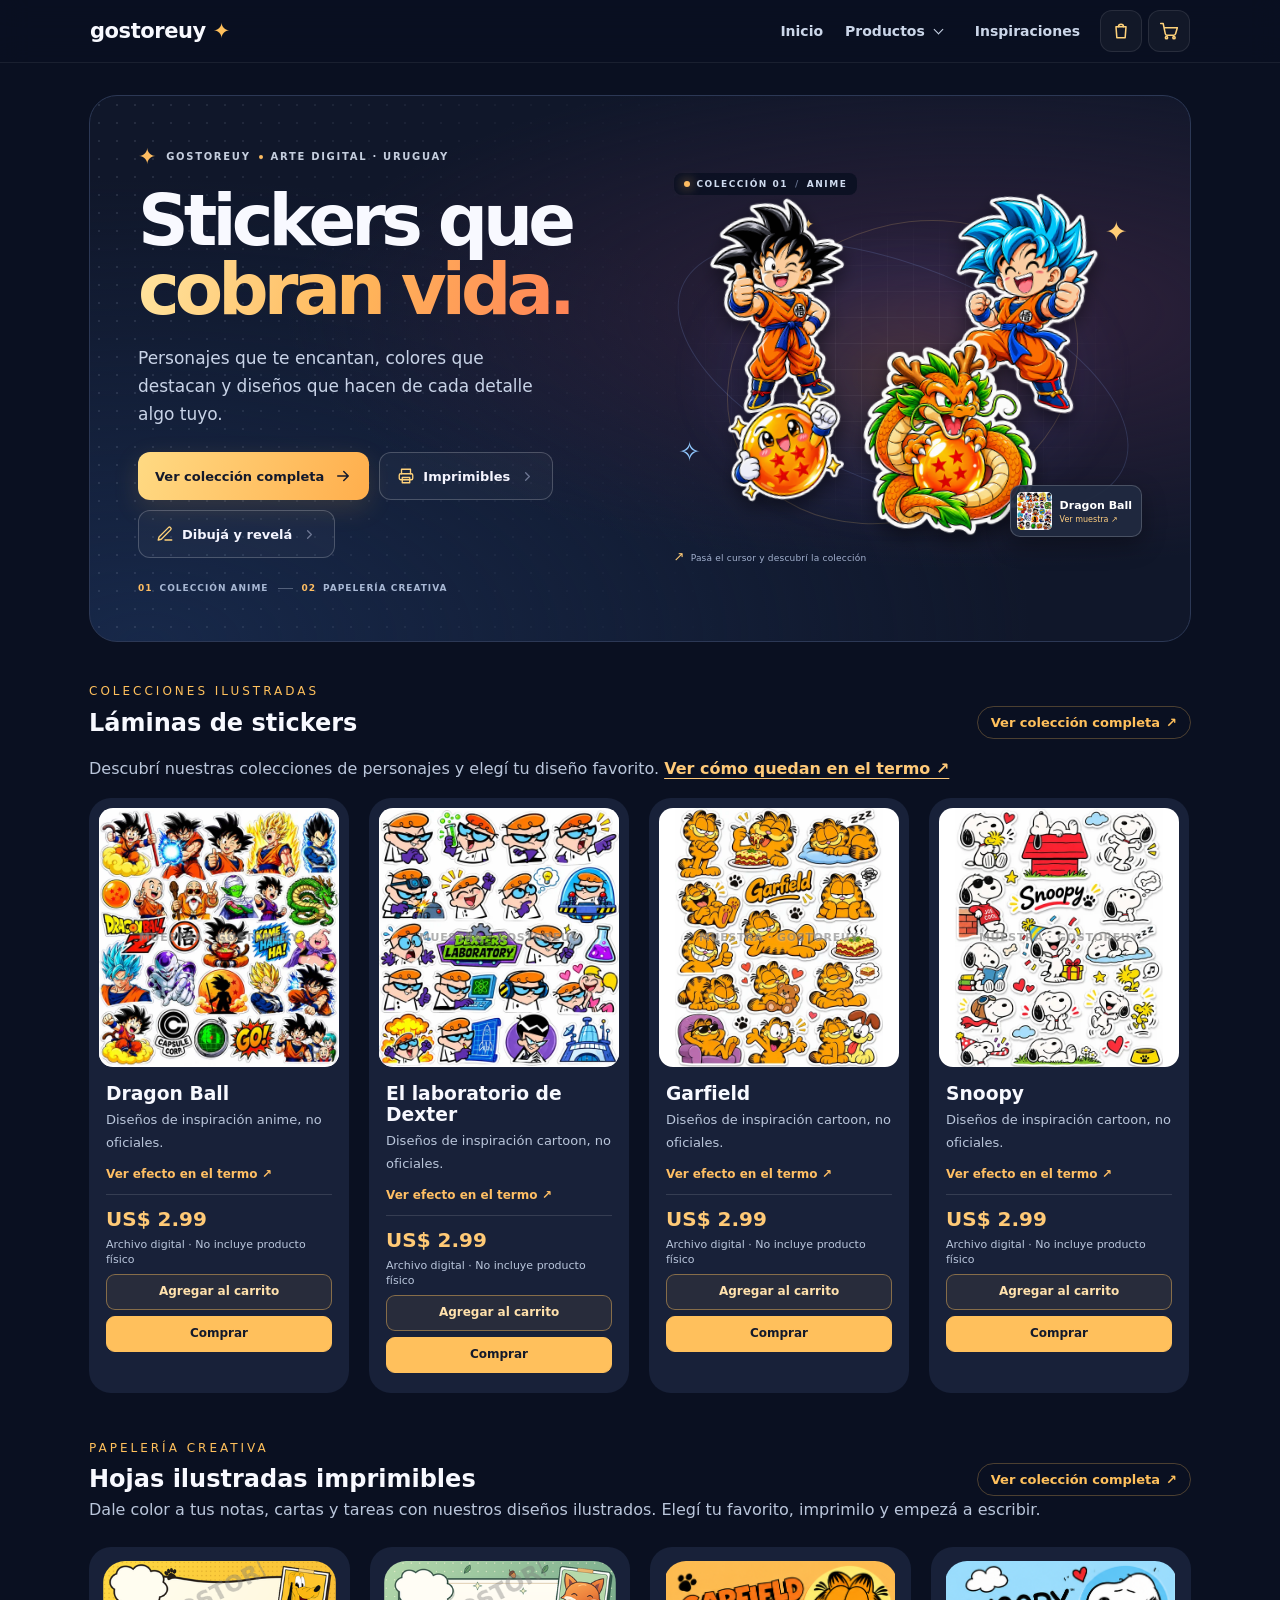
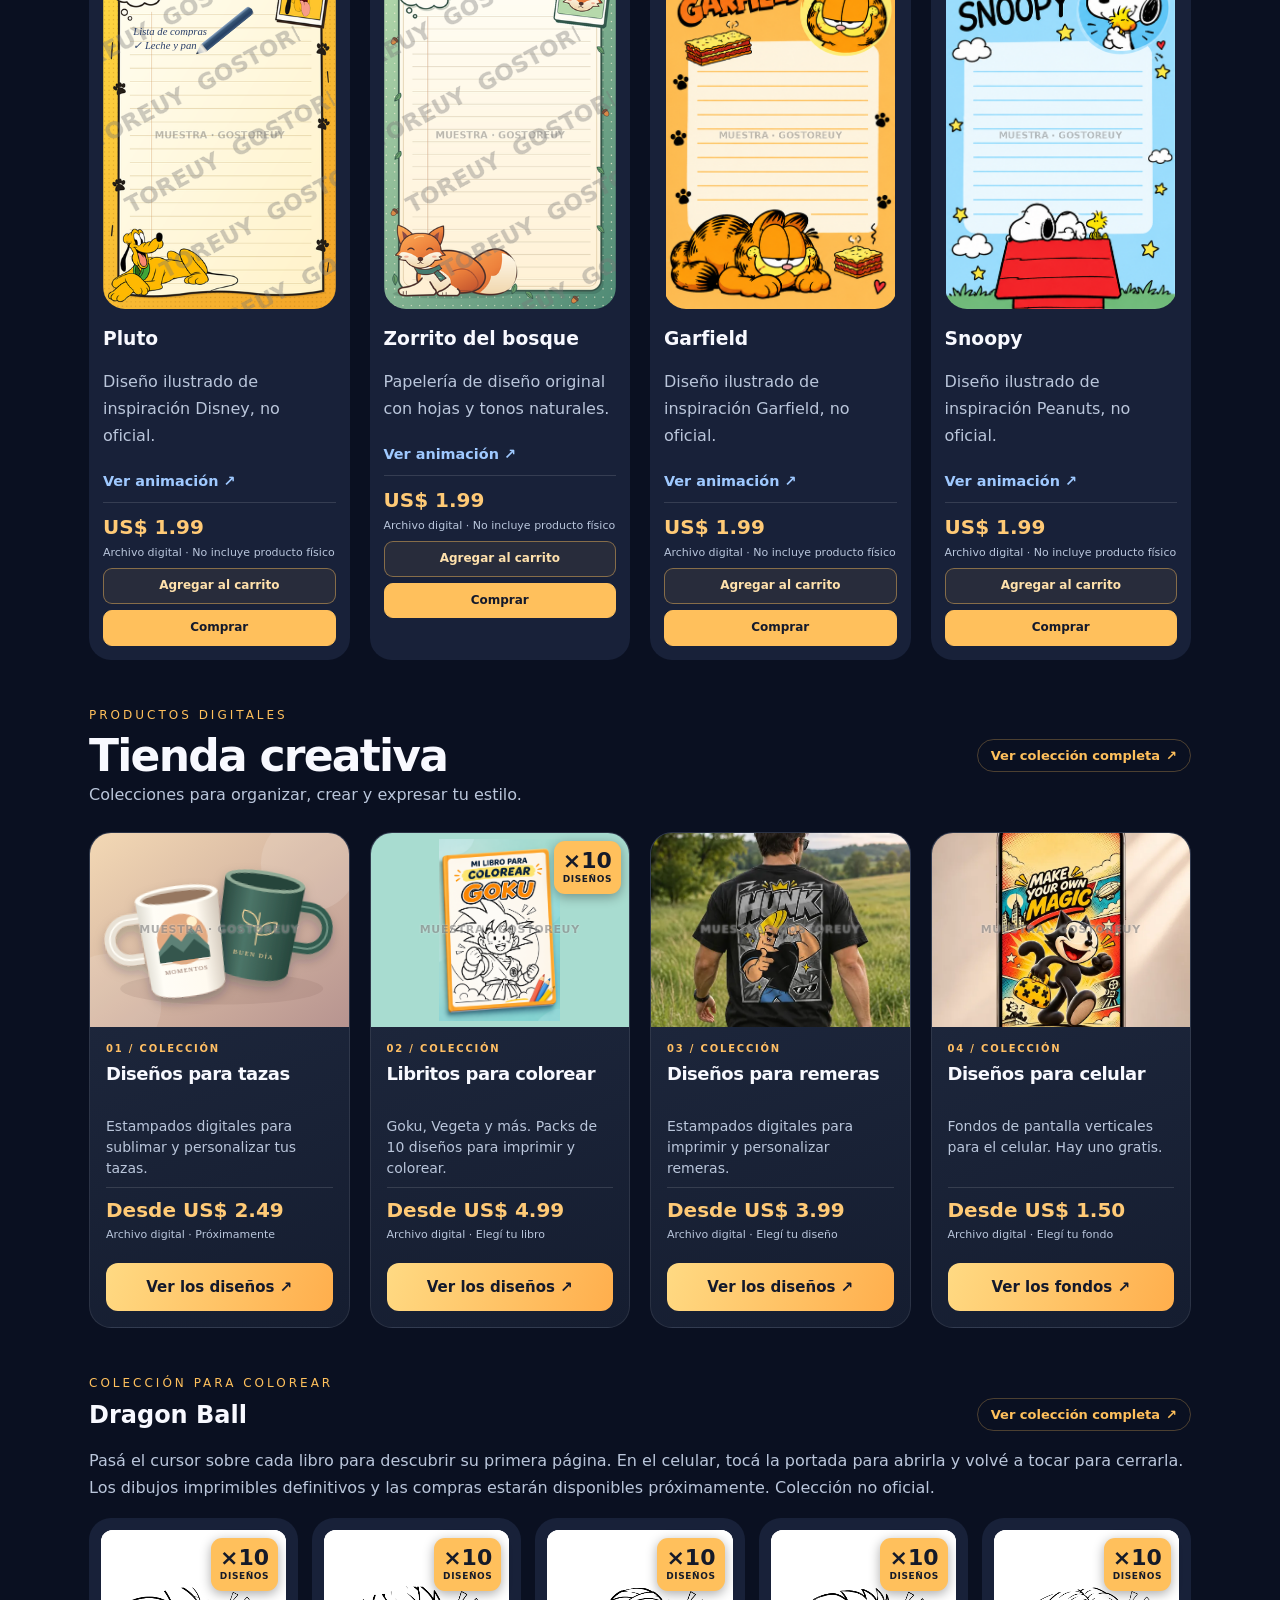
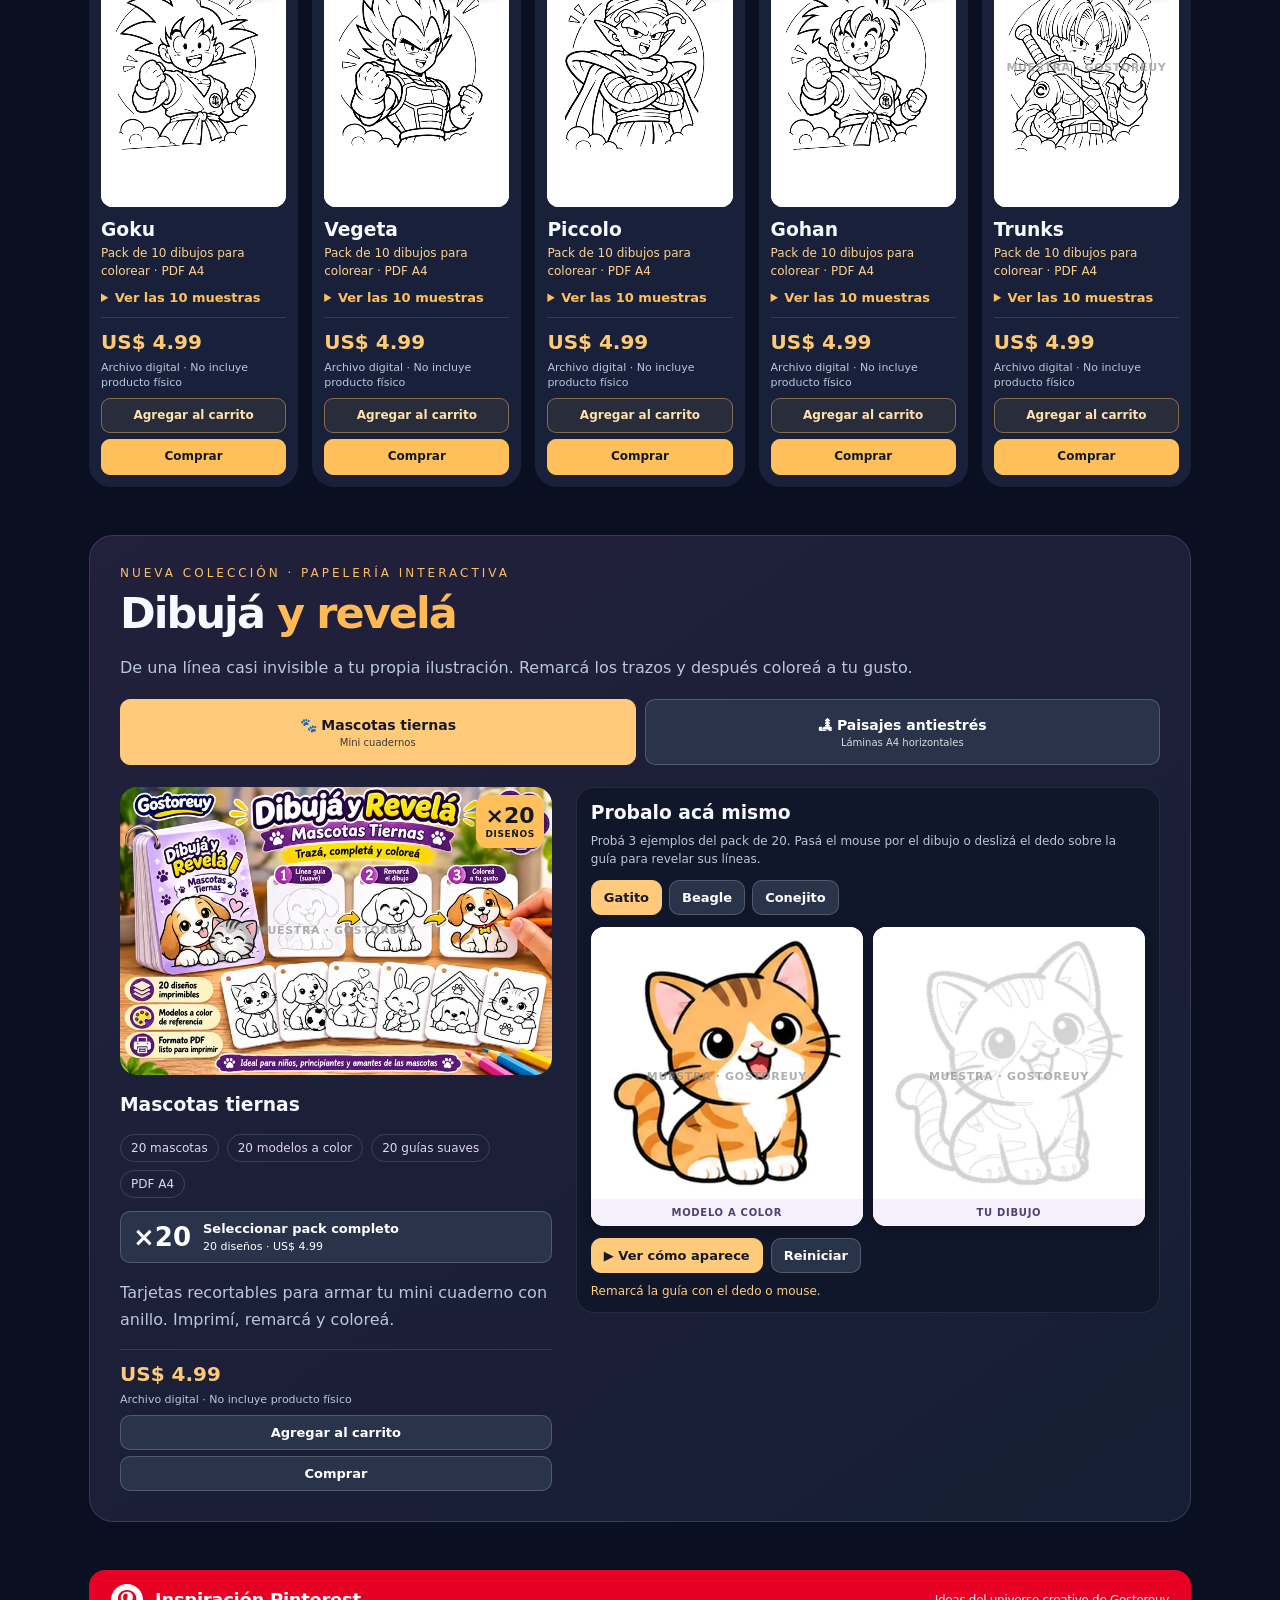
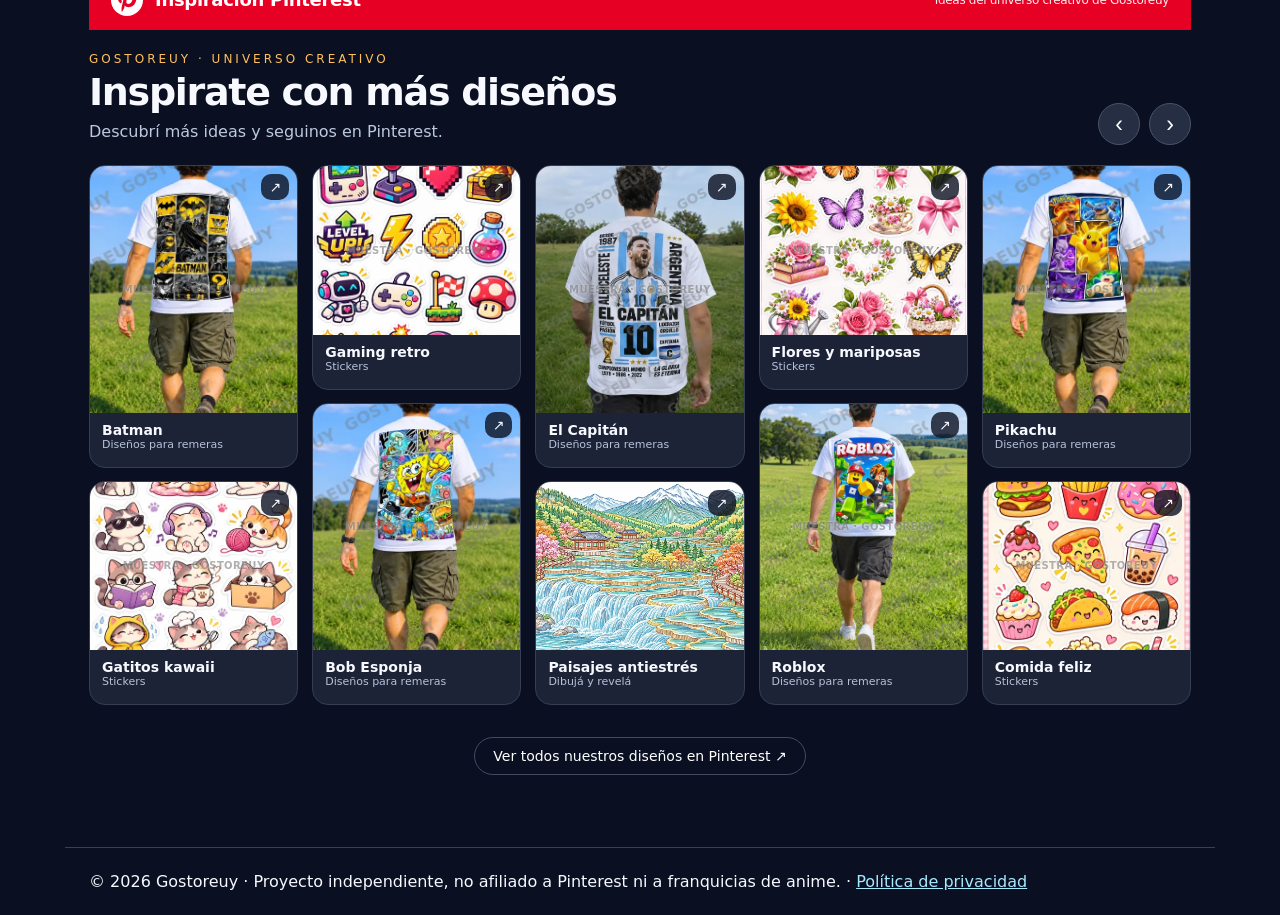
==== index.html @ 4f64a05c "Félix gratis: el botón del banner abre el formulario de mail y entrega el fondo Co-Authored-By: Clau" ====
<!doctype html><html lang="es"><head><meta name="p:domain_verify" content="42e2a59a33531551402f00660d3cdd75"/><meta charset="utf-8"><meta name="viewport" content="width=device-width, initial-scale=1"><title>Gostoreuy — Universo creativo</title><style>*{box-sizing:border-box}body{margin:0;background:#0a1021;color:#f8f9ff;font:16px system-ui}main,header,footer{max-width:1150px;margin:auto;padding:24px}header{display:flex;justify-content:space-between}a{color:#a7e9ff}h1{font-size:clamp(48px,8vw,92px);line-height:1;letter-spacing:-.06em;margin:18px 0}em{color:#ffba55;font-style:normal}p{color:#bac6db;line-height:1.7}.hero{display:grid;grid-template-columns:1fr 1fr;gap:32px;align-items:center;padding:45px 0}.hero img,.card img{width:100%;display:block;border-radius:22px}.tag{color:#ffc05c;text-transform:uppercase;letter-spacing:3px;font-size:12px}.btn{display:inline-block;background:#ffc05c;color:#131324;padding:13px 24px;border-radius:30px;text-decoration:none;font-weight:bold}.grid{display:grid;grid-template-columns:repeat(auto-fit,minmax(230px,1fr));gap:20px}.card{background:#182139;border-radius:22px;overflow:hidden;padding:14px}.card img{aspect-ratio:4/3;object-fit:cover}section{margin-bottom:48px}footer{border-top:1px solid #35405b}@media(max-width:700px){.hero{grid-template-columns:1fr}}.cuadernos-fila{grid-template-columns:repeat(4,minmax(0,1fr));align-items:stretch}.cuadernos-fila .card{min-width:0}@media(max-width:700px){.cuadernos-fila{grid-template-columns:repeat(4,minmax(155px,1fr));overflow-x:auto;padding-bottom:10px}}
/* Portada destacada */
.hero-feature{position:relative;isolation:isolate;display:grid;grid-template-columns:minmax(0,1.02fr) minmax(0,1fr);gap:clamp(20px,3vw,40px);align-items:center;padding:clamp(24px,4vw,48px);margin:8px 0 42px;border:1px solid #2c3855;border-radius:28px;background:radial-gradient(ellipse at 80% 40%,#30213b 0,transparent 55%),radial-gradient(ellipse at 5% 100%,#172849 0,transparent 60%),#10172a;overflow:hidden}
.hero-feature:before{content:"";position:absolute;inset:0;z-index:-1;opacity:.13;background-image:radial-gradient(#bdc9e2 1px,transparent 1px);background-size:18px 18px;mask-image:linear-gradient(90deg,#000,transparent 60%)}
.hero-copy{min-width:0;position:relative;z-index:3}
.hero-kicker{display:flex;gap:8px;align-items:center;flex-wrap:wrap;color:#c5cede;font-size:10px;font-weight:800;letter-spacing:1.7px}
.hero-kicker span{font-size:22px;color:#ffbd61}.hero-kicker i{width:4px;height:4px;border-radius:50%;background:#ffbd61}
.hero-feature h1{font-size:clamp(42px,5.5vw,76px);line-height:.98;letter-spacing:-.07em;font-weight:900;margin:18px 0 19px}
.hero-feature h1 em{white-space:nowrap;color:#ffc466;background:linear-gradient(105deg,#ffe5a0,#ffb75a 50%,#ff8256);background-clip:text;-webkit-background-clip:text;-webkit-text-fill-color:transparent}
.hero-copy p{font-size:clamp(14px,1.45vw,17px);line-height:1.65;max-width:410px;color:#c8d3e7;margin:0 0 24px}
.hero-actions{display:flex;gap:10px;flex-wrap:wrap}
.hero-primary,.hero-secondary{display:inline-flex;align-items:center;justify-content:center;gap:10px;min-height:48px;border-radius:12px;padding:12px 17px;text-decoration:none;font-weight:800;font-size:13px;transition:transform .2s}
.hero-primary{background:linear-gradient(110deg,#ffda83,#ffae4c);color:#14192b;box-shadow:0 8px 26px #ffb84a25}
.hero-secondary{border:1px solid #ffffff35;background:#ffffff08;color:#f5f5ff}.hero-primary:hover,.hero-secondary:hover{transform:translateY(-3px)}
.hero-categories{display:flex;align-items:center;gap:7px;flex-wrap:wrap;font-size:9px;font-weight:800;color:#a8b8d4;letter-spacing:1px;margin-top:25px}
.hero-categories span{color:#ffbe62}.hero-categories b{width:15px;height:1px;background:#52607a;margin:0 2px}
.sticker-stage{position:relative;isolation:isolate;width:100%;aspect-ratio:1.22;min-width:0;border-radius:20px;outline:none}
.stage-grid{position:absolute;inset:10% 3% 9%;border:1px solid #ffffff10;border-radius:20px;background-image:linear-gradient(#ffffff0b 1px,transparent 1px),linear-gradient(90deg,#ffffff0b 1px,transparent 1px);background-size:26px 26px;mask-image:radial-gradient(ellipse,#000 20%,transparent 76%)}
.stage-halo{position:absolute;inset:12% 4% 8%;background:radial-gradient(ellipse,#fcad5d24 0,#7477ff0e 49%,transparent 73%);filter:blur(10px);z-index:-1}
.stage-ring{position:absolute;border-radius:50%;border:1px solid #ffcd7630;pointer-events:none;inset:14% 12% 12%;transform:rotate(-25deg)}.ring-two{inset:24% 0 20%;border-color:#8eafff2b;transform:rotate(22deg)}
.stage-label{position:absolute;top:0;left:2%;display:flex;gap:7px;align-items:center;color:#cfdbef;font-size:9px;letter-spacing:1.5px;font-weight:800}.stage-label>span:not(.stage-dot){color:#65718e}.stage-dot{width:6px;height:6px;background:#ffbd62;border-radius:50%;box-shadow:0 0 12px #ffbd62}
.stage-star{position:absolute;color:#ffcd75;font-size:27px}.star-a{top:11%;right:3%}.star-b{bottom:25%;left:3%;color:#91c8ff}.star-c{top:11%;left:29%;font-size:14px}
.floating-sticker{position:absolute;z-index:2;--r:0deg;--shift:12px;--delay:0ms;animation:sticker-enter .85s cubic-bezier(.2,.8,.2,1) both;animation-delay:var(--delay);transition:transform .55s cubic-bezier(.18,.8,.3,1.25);transform:rotate(var(--r));pointer-events:none}
.hero-feature .floating-sticker img{display:block;width:100%;height:auto;object-fit:contain;border-radius:0;filter:drop-shadow(0 8px 9px #0007);pointer-events:none}
.sticker-goku{left:4%;top:7%;width:41%;--r:-9deg;--delay:80ms;--shift:8px;z-index:4}
.sticker-goku-blue{right:4%;top:5%;width:41%;--r:9deg;--delay:250ms;--shift:12px;z-index:3}
.sticker-dragon{left:37%;top:43%;width:45%;--r:-5deg;--delay:420ms;--shift:13px;z-index:5}
.sticker-esfera{left:13%;top:56%;width:25%;--r:-10deg;--delay:590ms;--shift:6px;z-index:6}
@keyframes sticker-enter{from{opacity:0;transform:translateX(-100px) translateY(18px) scale(.55) rotate(-22deg)}to{opacity:1;transform:translateX(0) rotate(var(--r)) scale(1)}}
@keyframes sticker-hover{0%{transform:translateX(0) rotate(var(--r))}45%{transform:translateX(var(--shift)) translateY(-12px) rotate(0deg) scale(1.05)}100%{transform:translateX(0) rotate(var(--r))}}
.sticker-stage:hover .floating-sticker,.sticker-stage:focus-within .floating-sticker{animation:sticker-hover 1.25s ease-in-out infinite;animation-delay:calc(var(--delay) * .7)}
.sheet-mini{position:absolute;bottom:7%;right:0;z-index:8;display:flex;align-items:center;gap:8px;background:#202a40eF;border:1px solid #ffffff30;box-shadow:0 8px 24px #0005;border-radius:10px;padding:6px 9px 6px 6px;text-decoration:none;color:#fff;transition:transform .2s}
.sheet-mini:hover{transform:translateY(-4px)}.hero-feature .sheet-mini img{width:35px;height:38px;object-fit:contain;background:white;border-radius:5px}.sheet-mini strong,.sheet-mini small{display:block}.sheet-mini strong{font-size:11px}.sheet-mini small{font-size:8px;margin-top:3px;color:#ffcf80}
.stage-hint{position:absolute;bottom:0;left:2%;font-size:9px;color:#a3b1ce;letter-spacing:.2px}.stage-hint span{color:#ffcb76;font-size:13px;margin-right:3px}
.hero-feature a:focus-visible,.sticker-stage:focus-visible{outline:2px solid #ffcb76;outline-offset:4px}
@media(max-width:850px){.hero-feature{padding:26px;gap:20px}.hero-feature h1{font-size:clamp(39px,5.7vw,54px)}.hero-actions a{padding:10px 13px}.stage-label{font-size:8px}}
@media(max-width:700px){.hero-feature{grid-template-columns:1fr;padding:25px 21px 19px;border-radius:22px;gap:21px;margin-top:0}.hero-feature h1{font-size:clamp(39px,10.5vw,65px)}.hero-copy p{margin-bottom:19px}.hero-categories{margin-top:19px}.sticker-stage{max-width:460px;margin:auto;aspect-ratio:1.2}.stage-hint{display:none}.sheet-mini{bottom:1%}}
@media(prefers-reduced-motion:reduce){.hero-feature *{animation:none!important;transition:none!important}.floating-sticker{opacity:1}}
.creative-shop h2{font-size:clamp(28px,4vw,44px);letter-spacing:-.04em;margin:12px 0 8px}.shop-intro{margin:0 0 24px}.shop-grid{grid-template-columns:repeat(3,minmax(0,1fr));gap:20px}.shop-card{padding:0;border:1px solid #ffffff16;background:linear-gradient(160deg,#202a40,#151d30);transition:transform .25s,box-shadow .25s}.shop-card:hover{transform:translateY(-5px);box-shadow:0 12px 32px #0005}.shop-card img{border-radius:0;aspect-ratio:4/3;object-fit:cover}.shop-details{padding:18px 20px 21px}.shop-index{color:#ffbf64;letter-spacing:1.8px;font-size:10px;font-weight:bold}.shop-card h3{font-size:20px;letter-spacing:-.5px;margin:10px 0}.shop-card p{font-size:14px;margin:0 0 16px;line-height:1.6}.shop-status{display:inline-block;color:#c4cfe2;font-size:11px;border:1px solid #ffffff24;padding:6px 10px;border-radius:20px}@media(max-width:700px){.shop-grid{grid-template-columns:1fr}.shop-card{max-width:460px;width:100%;margin:auto}}@media(prefers-reduced-motion:reduce){.shop-card{transition:none}}@media(min-width:1000px){.shop-grid{grid-template-columns:repeat(4,minmax(0,1fr))}.shop-details{padding:16px}.shop-card h3{font-size:18px}}@media(min-width:701px) and (max-width:999px){.shop-grid{grid-template-columns:repeat(2,minmax(0,1fr))}}.sticker-collection-grid{grid-template-columns:repeat(auto-fit,minmax(220px,260px));justify-content:start}.sticker-collection-card{padding:10px;transition:transform .25s}.sticker-collection-card:hover{transform:translateY(-4px)}.sticker-collection-card img{aspect-ratio:1/1.08;object-fit:contain;background:#fff;border-radius:14px}.sticker-collection-info{padding:3px 7px 10px}.sticker-collection-info h3{margin:13px 0 5px}.sticker-collection-info p{font-size:13px;margin:0 0 9px}.sticker-collection-info>a{font-size:12px;color:#ffbf64;text-decoration:none;font-weight:bold}@media(max-width:600px){.sticker-collection-grid{grid-template-columns:repeat(2,minmax(0,1fr));gap:12px}.sticker-collection-info{padding:2px 3px 8px}.sticker-collection-info h3{font-size:15px}}@media(prefers-reduced-motion:reduce){.sticker-collection-card{transition:none}}.coloring-grid{grid-template-columns:repeat(auto-fit,minmax(155px,1fr));gap:14px}.coloring-grid img{aspect-ratio:2/3;object-fit:contain}.coloring-grid h3{margin:12px 0 4px}.coloring-grid p{font-size:13px;margin:4px 0}@media(max-width:600px){.coloring-grid{grid-template-columns:repeat(2,minmax(0,1fr))}}
/* Libro interactivo: portada y vista previa de primera página */
.coloring-grid .book-card{min-width:0;padding:12px;overflow:hidden}
.book-toggle{position:relative;display:block;width:100%;aspect-ratio:2/3;padding:0;border:0;border-radius:12px;background:#fff;cursor:pointer;perspective:950px;isolation:isolate;overflow:hidden}
.book-page{position:absolute;inset:0;display:flex;align-items:center;justify-content:center;background:#fff;border-radius:10px;box-shadow:inset 5px 0 12px #00000015}
.book-page canvas{display:block;width:100%;height:100%;object-fit:contain}
.book-cover{position:absolute;inset:0;display:block;transform-origin:left center;transform:rotateY(0deg);backface-visibility:hidden;transition:transform .85s cubic-bezier(.22,.72,.18,1),opacity .65s;z-index:2;border-radius:10px;overflow:hidden}
.coloring-grid .book-cover img{display:block;width:100%;height:100%;object-fit:contain;aspect-ratio:2/3;border-radius:0}
.book-toggle[aria-expanded="true"] .book-cover{transform:rotateY(-110deg);opacity:0}
.book-toggle:focus-visible{outline:3px solid #ffbe64;outline-offset:3px}
.book-action{display:block;color:#ffca79;font-size:12px;font-weight:700;margin:9px 0 4px}
.book-card .shop-status{margin-top:5px;font-size:10px}
@media(prefers-reduced-motion:reduce){.book-cover{transition:none}}
.book-action[hidden]{display:none}.book-cover{transition:transform .75s cubic-bezier(.22,.72,.18,1),opacity .55s;}.book-toggle[aria-expanded="true"] .book-cover{transform:rotateY(-110deg);opacity:0}

/* Hover nativo: no depende de JavaScript ni del tipo de puntero principal. */
@media (any-hover:hover){#colorear .book-card:hover .book-cover{transform:rotateY(-110deg);opacity:0}}
#colorear .book-toggle[data-hover="true"] .book-cover{transform:rotateY(-110deg);opacity:0}
#colorear .book-cover{pointer-events:none}
#colorear .book-page{pointer-events:none}
@media(prefers-reduced-motion:reduce){#colorear .book-cover{transition:none}}

.termo-heading{font:inherit;font-weight:inherit;color:inherit;background:none;border:0;padding:0;cursor:pointer;text-align:left}.termo-heading:hover{color:#ffca79}.termo-link{color:#ffca79;background:none;border:0;font:inherit;font-weight:700;cursor:pointer;padding:0;text-decoration:underline;text-underline-offset:4px}.termo-heading:focus-visible,.termo-link:focus-visible,.termo-close:focus-visible{outline:2px solid #ffca79;outline-offset:4px}#termo-dialog{color:#f8f9ff;background:#182139;border:1px solid #ffffff30;border-radius:22px;padding:12px;width:min(480px,94vw);max-height:94dvh;box-shadow:0 20px 80px #0009}#termo-dialog::backdrop{background:#080b16c9;backdrop-filter:blur(5px)}.termo-bar{display:flex;align-items:center;justify-content:space-between;gap:10px;padding:4px 6px 12px}.termo-bar strong{font-size:15px}.termo-close{color:#fff;background:#2b3853;border:0;border-radius:99px;width:34px;height:34px;font-size:22px;cursor:pointer;flex-shrink:0}.termo-frame{display:block;border:0;width:100%;height:min(72dvh,690px);background:#1d1b19;border-radius:12px}.termo-footer{display:flex;align-items:center;justify-content:space-between;gap:8px;padding:12px 6px 2px;font-size:12px}.termo-footer a{color:#ffca79}.termo-repeat{background:#ffca79;border:0;border-radius:20px;color:#151d30;font-weight:700;padding:8px 12px;cursor:pointer}
</style><script>(()=>{const key=new URLSearchParams(location.search).get('coleccion');const valid=['stickers','hojas','tienda','libros','todos','tazas','remeras','biblioratos','revela','celular','inspiraciones'];if(valid.includes(key))document.documentElement.dataset.catalog=key;})();</script><style>
.collection-heading{display:flex;align-items:center;justify-content:space-between;gap:12px;flex-wrap:wrap;margin:8px 0 0}.collection-heading h2{margin:0}.collection-title{color:inherit;text-decoration:none}.collection-title:hover,.collection-title:focus-visible{color:#ffc05c}.collection-more,.collection-back{display:inline-flex;align-items:center;gap:6px;color:#ffc05c;font-weight:700;font-size:13px;text-decoration:none;border:1px solid #ffbf5c45;border-radius:999px;padding:8px 13px;white-space:nowrap}.collection-more:hover,.collection-back:hover{background:#ffc05c;color:#11182a}.collection-back{display:none}
html:not([data-catalog]) :is(#coleccion-stickers,#cuadernos) .grid>article:nth-of-type(n+5){display:none!important}
html:not([data-catalog]) #colorear .grid>article:nth-of-type(n+6){display:none!important}
#colorear .coloring-grid{grid-template-columns:repeat(5,minmax(0,1fr));align-items:stretch}
html[data-catalog] main>section{display:none!important}
html[data-catalog="stickers"] main>section#coleccion-stickers,html[data-catalog="hojas"] main>section#cuadernos,html[data-catalog="tienda"] main>section#galeria,html[data-catalog="libros"] main>section#colorear{display:block!important}
html[data-catalog] .collection-more{display:none}html[data-catalog] .collection-back{display:inline-flex}html[data-catalog] .collection-title{pointer-events:none}html[data-catalog] main>section{margin-top:20px}
@media(max-width:700px){#colorear .coloring-grid{grid-template-columns:repeat(2,minmax(0,1fr))}.collection-heading{align-items:flex-start}.collection-more,.collection-back{font-size:12px}html[data-catalog="hojas"] #cuadernos .cuadernos-fila{grid-template-columns:repeat(2,minmax(0,1fr));overflow:visible}}
</style><style id="shop-alignment">
#galeria .shop-grid{align-items:stretch;grid-auto-rows:1fr}
#galeria .shop-card{display:flex;flex-direction:column;align-self:stretch;width:100%;max-width:none;height:100%;margin:0;transition:box-shadow .25s,border-color .25s}
#galeria .shop-card:hover{transform:none;border-color:#ffbf6455;box-shadow:0 12px 32px #0005}
#galeria .shop-card>a{display:block;width:100%;flex:none}
#galeria .shop-card img{display:block;width:100%;aspect-ratio:4/3;object-fit:cover;flex:none;margin:0;border-radius:0}
#galeria .shop-details{display:flex;flex-direction:column;flex:1;align-items:flex-start;min-width:0}
#galeria .shop-card h3{min-height:2.6em;line-height:1.3;margin:10px 0}
#galeria .shop-card p{flex:1;margin-bottom:18px}
#galeria .shop-details>.btn,#galeria .shop-details>.shop-status{margin-top:auto;min-height:42px;display:inline-flex;align-items:center;justify-content:center;padding:9px 14px}
@media(max-width:700px){#galeria .shop-grid{grid-auto-rows:1fr}#galeria .shop-card h3{min-height:3.9em}}
</style><style id="revela-style">
#dibuja-revela{scroll-margin-top:18px;background:linear-gradient(145deg,#22203b,#151e34);border:1px solid #ffffff20;border-radius:24px;padding:clamp(16px,3vw,30px)}
#dibuja-revela h2{margin:8px 0;font-size:clamp(30px,4vw,43px);letter-spacing:-.045em}
#dibuja-revela .rv-layout{display:grid;grid-template-columns:minmax(0,.85fr) minmax(0,1.15fr);gap:24px;align-items:start}
#dibuja-revela .rv-cover{width:100%;display:block;border-radius:17px;aspect-ratio:3/2;object-fit:cover}
#dibuja-revela .rv-meta{display:flex;gap:8px;flex-wrap:wrap;margin:13px 0}
#dibuja-revela .rv-meta span{border:1px solid #ffffff25;border-radius:20px;padding:6px 10px;font-size:12px;color:#ded7ed}
#dibuja-revela .rv-demo{padding:14px;background:#10172a;border:1px solid #ffffff16;border-radius:18px}
#dibuja-revela .rv-demo h3{margin:0 0 6px}
#dibuja-revela .rv-select{display:flex;flex-wrap:wrap;gap:7px;margin:12px 0}
#dibuja-revela button{cursor:pointer;font:inherit;color:#fff;border:1px solid #ffffff30;background:#29344b;border-radius:10px;padding:9px 12px;font-size:13px;font-weight:700}
#dibuja-revela button[aria-pressed=true],#dibuja-revela .rv-play{background:#ffca79;color:#15182a;border-color:#ffca79}
#dibuja-revela button:focus-visible,#dibuja-revela canvas:focus-visible{outline:3px solid #ffca79;outline-offset:3px}
#dibuja-revela .rv-pair{display:grid;grid-template-columns:repeat(2,minmax(0,1fr));gap:10px}
#dibuja-revela .rv-paper{position:relative;background:#fff;border-radius:13px;overflow:hidden;box-shadow:0 5px 12px #0003}
#dibuja-revela canvas{display:block;width:100%;height:auto;aspect-ratio:1}
#dibuja-revela #rv-draw{touch-action:none;cursor:crosshair}
#dibuja-revela .rv-label{display:block;font-size:10px;text-align:center;letter-spacing:.7px;font-weight:800;padding:8px 3px;background:#f5f0fc;color:#50416e}
#dibuja-revela .rv-tools{display:flex;flex-wrap:wrap;gap:8px;margin-top:12px}
#dibuja-revela .rv-hint{font-size:12px;line-height:1.5;margin:9px 0 0}
#dibuja-revela .rv-status{font-size:12px;color:#ffca79;margin-top:11px}
@media(max-width:800px){#dibuja-revela .rv-layout{grid-template-columns:1fr}}
</style><style id="paisaje-a4-css">
#paisajes-antiestres{margin-top:30px;padding-top:26px;border-top:1px solid #ffffff22;scroll-margin-top:20px}
#paisajes-antiestres h3{font-size:clamp(24px,3vw,33px);letter-spacing:-.035em;margin:7px 0}
#paisajes-antiestres .pa-sheet{position:relative;display:block;width:100%;aspect-ratio:297/210;padding:0;border:0;border-radius:6px;background:#fff;perspective:1600px;isolation:isolate;overflow:hidden;box-shadow:0 10px 30px #0006;cursor:pointer}
#paisajes-antiestres .pa-sheet img{display:block;position:absolute;inset:0;width:100%;height:100%;object-fit:contain;border-radius:0;background:#fff;pointer-events:none}
#paisajes-antiestres .pa-guide{z-index:2;transform-origin:left center;backface-visibility:hidden;transition:transform .85s cubic-bezier(.22,.72,.18,1),opacity .6s}
#paisajes-antiestres .pa-sheet[aria-expanded=true] .pa-guide{transform:rotateY(-112deg);opacity:0}
@media(any-hover:hover){#paisajes-antiestres .pa-sheet:hover .pa-guide{transform:rotateY(-112deg);opacity:0}}
#paisajes-antiestres .pa-controls{display:flex;align-items:center;flex-wrap:wrap;gap:12px;margin-top:14px}
#paisajes-antiestres .pa-controls button{background:#ffca79;color:#15182a;border-color:#ffca79}
#paisajes-antiestres .pa-caption{font-size:12px;color:#c5d1e5;margin:10px 0}
@media(prefers-reduced-motion:reduce){#paisajes-antiestres .pa-guide{transition:none}}
</style><style id="rv-collection-tabs-css">
#dibuja-revela .rv-collections{display:grid;grid-template-columns:repeat(2,minmax(0,1fr));gap:9px;margin:18px 0 22px}
#dibuja-revela .rv-collections button{display:flex;flex-direction:column;align-items:center;justify-content:center;gap:4px;text-align:center;min-height:66px;padding:10px 6px;font-size:14px}
#dibuja-revela .rv-collections button small{font-size:10px;font-weight:500;opacity:.82}
#dibuja-revela .rv-collections button[aria-selected=true]{background:#ffca79;color:#15182a;border-color:#ffca79}
#dibuja-revela [role=tabpanel][hidden]{display:none!important}
#dibuja-revela #paisajes-antiestres{margin:0;padding:0;border:0}
#dibuja-revela .pa-banner{position:relative;overflow:hidden;border-radius:17px;background:#eee6d6;color:#24382d;padding:clamp(12px,2.5vw,25px);margin-bottom:20px}
#dibuja-revela .pa-banner-top{text-align:center;margin-bottom:12px}
#dibuja-revela .pa-banner-top strong{font-size:clamp(19px,4vw,35px);font-family:Georgia,serif;display:block;line-height:1.13}
#dibuja-revela .pa-banner-top small{display:block;margin:5px 0;color:#59604e;font-size:12px;font-weight:700}
#dibuja-revela .pa-banner-pair{display:grid;grid-template-columns:1fr 1fr;gap:9px}
#dibuja-revela .pa-banner-pair figure{margin:0;min-width:0}
#dibuja-revela .pa-banner-pair img{width:100%;display:block;aspect-ratio:297/210;object-fit:contain;background:#fff;border-radius:5px;box-shadow:0 3px 9px #44332525}
#dibuja-revela .pa-banner-pair figcaption{text-align:center;margin-top:7px;font-size:clamp(10px,2vw,13px);font-weight:750}
#dibuja-revela .pa-banner-bottom{text-align:center;font-size:12px;font-weight:700;margin:12px 0 0}
@media(max-width:420px){#dibuja-revela .rv-collections button{font-size:12px}}
</style><style>
.site-header{align-items:center;gap:16px;position:relative;z-index:30;flex-wrap:wrap}
.site-brand{font-weight:800;text-decoration:none;color:#f8f9ff;white-space:nowrap}
.site-nav{display:flex;align-items:center;justify-content:flex-end;gap:clamp(12px,2.5vw,28px);font-size:14px;font-weight:650}
.site-nav-link,.product-nav summary{color:#cbd6e9;text-decoration:none;white-space:nowrap;padding:9px 0}
.site-nav-link:hover,.product-nav summary:hover,.product-nav[open] summary{color:#ffc05c}
.product-nav{position:relative}
.product-nav summary{display:flex;align-items:center;gap:7px;cursor:pointer;list-style:none}
.product-nav summary::-webkit-details-marker{display:none}
.nav-chevron{width:7px;height:7px;border-right:1.5px solid currentColor;border-bottom:1.5px solid currentColor;transform:rotate(45deg);margin-top:-4px;transition:transform .18s}
.product-nav[open] .nav-chevron{transform:rotate(225deg);margin-top:3px}
.product-dropdown{position:absolute;top:calc(100% + 8px);right:0;width:252px;max-width:calc(100vw - 32px);background:#182139;border:1px solid #35405b;border-radius:14px;padding:7px;box-shadow:0 15px 38px #0008;z-index:40}
.product-dropdown a{display:block;padding:11px 13px;border-radius:8px;text-decoration:none;color:#e2e9f7;font-size:13px;line-height:1.35}
.product-dropdown a:hover,.product-dropdown a:focus-visible{background:#29344b;color:#ffc05c}
.site-nav a:focus-visible,.product-nav summary:focus-visible,.site-brand:focus-visible{outline:2px solid #ffc05c;outline-offset:4px;border-radius:4px}
#coleccion-stickers,#cuadernos,#colorear,#dibuja-revela,#producto-tazas,#producto-remeras,#producto-biblioratos{scroll-margin-top:24px}
@media(max-width:470px){.site-header{padding:18px 16px;gap:8px 12px}.site-nav{gap:16px;font-size:13px}.product-dropdown{right:-64px;width:236px}}
@media(prefers-reduced-motion:reduce){.nav-chevron{transition:none}}
</style><style id="all-products-navigation">
.product-nav-group{display:flex;align-items:center;gap:0;position:relative}
.product-nav-group .product-nav{position:static}
.product-nav-group .product-nav summary{padding:10px 8px;min-width:28px;min-height:36px;justify-content:center}
.product-nav-group .product-dropdown{top:100%;right:0}
html[data-catalog="todos"] .product-all-link{color:#ffc05c}
.all-products-heading{display:none}
html[data-catalog="todos"] .all-products-heading{display:block;margin:8px 0 32px}
.all-products-heading h1{font-size:clamp(36px,6vw,64px);margin:12px 0;letter-spacing:-.045em}
.all-products-heading p{margin:0}
html[data-catalog="todos"] main>section:not(.hero-feature){display:block!important}
html[data-catalog="todos"] .collection-back{display:none}
html[data-catalog="todos"] .collection-title{pointer-events:auto}
html[data-catalog="todos"] .collection-more{display:inline-flex}
@media(max-width:700px){html[data-catalog="todos"] #cuadernos .cuadernos-fila{grid-template-columns:repeat(2,minmax(0,1fr));overflow:visible}}
@media(max-width:470px){.product-nav-group .product-dropdown{right:-64px}}
</style><style id="pa-destinations-css">#paisajes-antiestres .pa-destination-collection{margin-top:32px;padding-top:24px;border-top:1px solid #ffffff22}html:not([data-catalog]) #paisajes-antiestres .pa-destination-collection{display:none}#paisajes-antiestres .pa-destination-grid{display:grid;grid-template-columns:repeat(auto-fit,minmax(225px,1fr));gap:14px}#paisajes-antiestres .pa-destination{min-width:0;background:#182139;border:1px solid #ffffff16;border-radius:15px;overflow:hidden}#paisajes-antiestres .pa-destination-preview{display:block;width:100%;padding:0;border:0;border-radius:0;background:#fff;cursor:zoom-in;overflow:hidden}#paisajes-antiestres .pa-destination-preview img{display:block;width:100%;height:auto;aspect-ratio:297/210;object-fit:contain;background:#fff}#paisajes-antiestres .pa-destination-info{padding:12px}#paisajes-antiestres .pa-destination-info h4{margin:6px 0 10px;font-size:17px}#pa-destination-dialog{color:#f8f9ff;background:#182139;border:1px solid #ffffff30;border-radius:16px;padding:12px;width:min(1100px,96vw);max-height:94dvh;box-shadow:0 20px 80px #0009}#pa-destination-dialog::backdrop{background:#080b16da}#pa-destination-dialog .pa-dialog-bar{display:flex;justify-content:space-between;align-items:center;gap:8px;margin-bottom:10px}#pa-destination-dialog img{display:block;width:100%;max-height:80dvh;object-fit:contain;background:#fff;border-radius:5px}@media(max-width:500px){#paisajes-antiestres .pa-destination-grid{grid-template-columns:repeat(2,minmax(0,1fr));gap:9px}#paisajes-antiestres .pa-destination-info{padding:8px}#paisajes-antiestres .pa-destination-info h4{font-size:14px}#paisajes-antiestres .pa-destination-info .tag{font-size:9px;letter-spacing:.5px}}</style><style id="isolated-product-categories">html[data-catalog="revela"] main>section#dibuja-revela,html:is([data-catalog="tazas"],[data-catalog="remeras"],[data-catalog="biblioratos"]) main>section#galeria{display:block!important}html:is([data-catalog="tazas"],[data-catalog="remeras"],[data-catalog="biblioratos"]) #galeria .shop-card{display:none}html[data-catalog="tazas"] #galeria #producto-tazas,html[data-catalog="remeras"] #galeria #producto-remeras,html[data-catalog="biblioratos"] #galeria #producto-biblioratos{display:flex}html:is([data-catalog="tazas"],[data-catalog="remeras"],[data-catalog="biblioratos"]) #galeria .shop-grid{grid-template-columns:minmax(0,340px)}</style><style id="remera-gallery">#galeria .remera-extra{display:none}html[data-catalog="remeras"] #galeria .remera-extra{display:flex!important}html[data-catalog="remeras"] #galeria .shop-grid{grid-template-columns:repeat(auto-fit,minmax(min(230px,100%),1fr))}html[data-catalog="remeras"] #galeria .shop-card:is(#producto-remeras,.remera-extra) img{display:block;width:100%;height:auto;aspect-ratio:3/4;object-fit:cover!important;object-position:center center!important}html[data-catalog="remeras"] #galeria .shop-card h3{min-height:0}</style><link rel="stylesheet" href="gostore-cart.css?v=history1"><style id="go-home-category-fix">#galeria .shop-details>.shop-status[hidden]{display:none!important}.go-choose-book{display:block;text-align:center;text-decoration:none;padding:9px 6px;border-radius:9px;font-size:12px;line-height:1.3}</style><style id="go-category-alignment">
#galeria .shop-card:not(.remera-extra):not(.taza-extra) .shop-details{padding:16px;gap:8px}
#galeria .shop-card:not(.remera-extra):not(.taza-extra) .shop-details>h3{min-height:0;margin:0;line-height:1.3;font-size:18px}
#galeria .shop-card:not(.remera-extra):not(.taza-extra) .shop-details>p{flex:none;margin:0;line-height:1.5;font-size:14px}
#galeria .shop-card:not(.remera-extra):not(.taza-extra) .shop-details>.shop-status{display:none!important}
#galeria .shop-card:not(.remera-extra):not(.taza-extra) .go-buy-panel{margin-top:auto;padding-top:10px;gap:6px;grid-template-rows:24px 29px 70px}
#galeria .shop-card:not(.remera-extra):not(.taza-extra) .go-buy-actions{grid-template-rows:repeat(2,minmax(0,1fr));gap:5px}
#galeria .shop-card:not(.remera-extra):not(.taza-extra) .go-price{line-height:24px}
#galeria #producto-libros .go-choose-book{align-self:end;min-height:33px;display:flex;align-items:center;justify-content:center}
#galeria #producto-libros>a{background:radial-gradient(ellipse,#3f526a,#141c2e)}
#galeria #producto-libros img{object-fit:contain;padding:6px}
@media(min-width:701px){#galeria .shop-card:not(.remera-extra):not(.taza-extra) .shop-details>h3{min-height:2.6em}#galeria .shop-card:not(.remera-extra):not(.taza-extra) .shop-details>p{min-height:4.5em}}
</style><style id="go-pack-quantities">
.go-pack-cover,#galeria #producto-libros>a{position:relative}.go-pack-badge{position:absolute;top:8px;right:8px;z-index:5;display:flex;flex-direction:column;align-items:center;justify-content:center;min-width:57px;min-height:53px;padding:6px 9px;background:#ffc05c;color:#151a29;font-size:22px;font-weight:900;line-height:1;border-radius:11px;box-shadow:0 3px 12px #0005;pointer-events:none}.go-pack-badge small{font-size:9px;letter-spacing:.6px;margin-top:3px}.go-pack-info{display:block;font-size:12px;color:#ffd18a;line-height:1.45;margin:5px 0}.go-pack-select{display:flex;align-items:center;gap:12px;text-align:left;width:100%;padding:11px 13px;margin:10px 0 14px;border:1px solid #ffbf6470;border-radius:12px;color:#ffdc9f;background:#ffbf6413;font:inherit;cursor:pointer}.go-pack-select>strong{font-size:26px;line-height:1}.go-pack-select>span{font-size:13px;font-weight:700}.go-pack-select small{display:block;font-size:11px;font-weight:400;margin-top:4px}.go-pack-select[aria-pressed=true]{border-color:#70cba1;color:#c8efd8;background:#70cba11a}.go-pack-select:focus-visible{outline:2px solid #ffc05c;outline-offset:2px}.shop-status[hidden]{display:none!important}
</style><style>.go-checkout.go-paypal{background:#ffc439;color:#003087;border-color:#ffc439}.go-checkout.go-paypal:disabled{opacity:.65}</style><style id="gostore-sample-watermarks">
/* Display-only watermarks: original product images and downloads are unchanged. */
.go-sample-image{display:block;position:relative;width:100%;flex:none}
#coleccion-stickers .sticker-collection-card>a:has(>img),#galeria .shop-card>a:has(>img),#paisajes-antiestres .pa-destination-preview{position:relative;display:block}
:is(.go-sample-image,#coleccion-stickers .sticker-collection-card>a:has(>img),#galeria .shop-card>a:has(>img),#colorear .book-cover,#colorear .book-page,#dibuja-revela .go-pack-cover:has(>.rv-cover),#dibuja-revela .rv-paper,#paisajes-antiestres .pa-sheet,#paisajes-antiestres .pa-destination-preview)::after{content:"MUESTRA · GOSTOREUY";position:absolute;top:50%;left:50%;transform:translate(-50%,-50%);color:rgba(90,90,90,.48);text-shadow:0 0 2px rgba(255,255,255,.55);font:700 11px/1.15 system-ui,sans-serif;letter-spacing:.65px;white-space:nowrap;pointer-events:none;z-index:8;text-align:center}
@media(max-width:480px){:is(.go-sample-image,#coleccion-stickers .sticker-collection-card>a:has(>img),#galeria .shop-card>a:has(>img),#colorear .book-cover,#colorear .book-page,#dibuja-revela .go-pack-cover:has(>.rv-cover),#dibuja-revela .rv-paper,#paisajes-antiestres .pa-sheet,#paisajes-antiestres .pa-destination-preview)::after{font-size:9px;letter-spacing:.3px}}
</style><style id="go-mobile-paper-compact">
@media(max-width:700px){
html #cuadernos .cuadernos-fila{grid-template-columns:repeat(2,minmax(0,1fr));gap:12px;overflow:visible;padding-bottom:0;align-items:stretch}
#cuadernos .paper-intro{font-size:14px;line-height:1.5;margin-bottom:14px!important}
#cuadernos .cuadernos-fila>article.card{display:flex;flex-direction:column;gap:7px;padding:10px;border-radius:16px;min-width:0}
#cuadernos .card>a:first-child{display:block;flex:none}
#cuadernos .card .hoja-preview,#cuadernos .card .hoja-preview img{border-radius:12px}
#cuadernos .card>h3{font-size:15px;line-height:1.2;min-height:2.4em;margin:2px 0 0}
#cuadernos .card>p{font-size:12px;line-height:1.4;margin:0;flex:1}
#cuadernos .card>.hoja-demo-link{font-size:12px;line-height:1.3;margin:0;padding:3px 0;align-self:flex-start}
#cuadernos .card>.go-buy-panel{display:flex;flex-direction:column;gap:5px;margin:0;padding-top:8px}
#cuadernos .card .go-price{font-size:16px;line-height:1.2}
#cuadernos .card .go-digital{font-size:10px;line-height:1.3;min-height:2.6em}
#cuadernos .card .go-buy-actions{display:grid;grid-template-columns:minmax(0,1fr);gap:5px}
#cuadernos .card .go-buy-actions button{width:100%;min-height:38px;padding:6px 4px;font-size:12px;line-height:1.2;border-radius:9px}
}
</style><style id="go-mobile-stickers-compact">
@media(max-width:700px){
#coleccion-stickers .sticker-collection-grid{grid-template-columns:repeat(2,minmax(0,1fr));gap:12px;align-items:stretch;justify-content:stretch}
#coleccion-stickers>p{font-size:14px;line-height:1.5;margin-bottom:14px}
#coleccion-stickers>p .termo-link{font-size:13px;line-height:1.4}
#coleccion-stickers .sticker-collection-card{display:flex;flex-direction:column;gap:7px;padding:10px;border-radius:16px;min-width:0}
#coleccion-stickers .sticker-collection-card>a:first-child{display:block;flex:none}
#coleccion-stickers .sticker-collection-card img{border-radius:12px}
#coleccion-stickers .sticker-collection-info{display:flex;flex-direction:column;flex:1;gap:7px;padding:0;min-width:0}
#coleccion-stickers .sticker-collection-info>h3{font-size:15px;line-height:1.2;min-height:2.4em;margin:2px 0 0;overflow-wrap:anywhere}
#coleccion-stickers .sticker-collection-info>p{font-size:12px;line-height:1.4;margin:0;flex:1}
#coleccion-stickers .sticker-collection-info>a{font-size:12px;line-height:1.3;margin:0;padding:3px 0;align-self:flex-start}
#coleccion-stickers .sticker-collection-info>.go-buy-panel{display:flex;flex-direction:column;gap:5px;margin:0;padding-top:8px}
#coleccion-stickers .go-price{font-size:16px;line-height:1.2}
#coleccion-stickers .go-digital{font-size:10px;line-height:1.3;min-height:2.6em}
#coleccion-stickers .go-buy-actions{display:grid;grid-template-columns:minmax(0,1fr);gap:5px}
#coleccion-stickers .go-buy-actions button{width:100%;min-height:38px;padding:6px 4px;font-size:12px;line-height:1.2;border-radius:9px}
}
</style><style id="go-mobile-nav-aligned">
@media(max-width:700px){
.site-header{display:flex;flex-direction:column;align-items:center;gap:8px;padding:14px 12px 10px}
.site-header>.site-brand{font-size:18px;line-height:1.3}
.site-header>.site-nav{display:grid;grid-template-columns:auto auto minmax(0,1fr) minmax(0,1fr);align-items:center;justify-content:stretch;gap:6px;width:100%;max-width:460px;font-size:12px}
.site-header .site-nav>a.site-nav-link,.site-header .site-nav>.product-nav-group{min-width:0;justify-self:stretch;min-height:40px;display:flex;align-items:center;justify-content:center;text-align:center}
.site-header .site-nav>a.site-nav-link,.site-header .product-nav-group>.site-nav-link{padding:6px 0;font-size:inherit}
.site-header .product-nav-group .product-nav summary{padding:6px 4px;min-width:19px;min-height:40px}
.site-header .product-nav-group .product-dropdown{left:0;right:auto;top:100%;transform:none;width:236px;max-width:calc(100vw - 24px);text-align:left}
.site-header .site-nav>.go-cart-toggle{justify-self:stretch;min-width:0;min-height:40px;margin:0;padding:6px 3px;font-size:12px;line-height:1.2;text-align:center;white-space:nowrap}
}
@media(max-width:350px){
.site-header>.site-nav{grid-template-columns:repeat(2,minmax(0,1fr))}
.site-header .product-nav-group .product-dropdown{left:auto;right:0}
}
</style><style id="go-category-title-links">#galeria .shop-category-title{color:inherit;text-decoration:none;display:inline-block}#galeria .shop-category-title:hover,#galeria .shop-category-title:focus-visible{color:#ffc05c;text-decoration:underline;text-underline-offset:3px}#galeria .shop-category-title:focus-visible{outline:2px solid #ffc05c;outline-offset:4px;border-radius:3px}</style><style id="go-pinterest-showcase-css">
#go-pinterest-showcase{margin:42px 0 36px;padding:0 0 12px;min-width:0}html[data-catalog] main>section#go-pinterest-showcase{display:none!important}
#go-pinterest-showcase .pin-banner{display:flex;align-items:center;gap:12px;background:#e60023;color:#fff;border-radius:16px 16px 0 0;padding:14px 22px;margin-bottom:22px;font-size:18px;font-weight:750;letter-spacing:-.3px;text-decoration:none}
#go-pinterest-showcase .pin-banner svg{width:32px;height:32px;flex:none}#go-pinterest-showcase .pin-banner small{margin-left:auto;font-size:12px;font-weight:500;opacity:.92}
#go-pinterest-showcase .head{display:flex;justify-content:space-between;align-items:end;gap:12px;margin-bottom:20px}#go-pinterest-showcase h2{font-size:clamp(26px,4vw,38px);letter-spacing:-1.3px;margin:5px 0;line-height:1.12}#go-pinterest-showcase p{margin:0;color:#bdc9df}#go-pinterest-showcase .nav{display:flex;gap:9px;flex-shrink:0}
#go-pinterest-showcase .nav button{background:#252e42;border:1px solid #48536a;border-radius:50%;width:42px;height:42px;color:#fff;font-size:23px;cursor:pointer}
#go-pinterest-showcase .rail{display:flex;gap:14px;overflow-x:auto;scroll-snap-type:x mandatory;scrollbar-width:thin;scrollbar-color:#586078 transparent;padding-bottom:14px;align-items:stretch}
#go-pinterest-showcase .stack{flex:0 0 calc((100% - 56px)/5);min-width:0;height:540px;display:grid;gap:13px;scroll-snap-align:start;grid-template-rows:minmax(0,1.35fr) minmax(0,1fr)}#go-pinterest-showcase .stack:nth-child(even){grid-template-rows:minmax(0,1fr) minmax(0,1.35fr)}
#go-pinterest-showcase .pin{position:relative;display:flex;flex-direction:column;min-height:0;color:inherit;text-decoration:none;overflow:hidden;border-radius:16px;background:#1c2337;border:1px solid #343d52;transition:border-color .2s}
#go-pinterest-showcase .pin:hover,#go-pinterest-showcase .pin:focus-visible{border-color:#ffca76;outline:2px solid #ffca76;outline-offset:-2px}
#go-pinterest-showcase .pin-media{position:relative;flex:1 1 0;min-height:0;overflow:hidden;display:block}#go-pinterest-showcase .pin-media img{width:100%;height:100%;display:block;object-fit:cover}
#go-pinterest-showcase .pin-media:after{content:"MUESTRA · GOSTOREUY";position:absolute;top:50%;left:50%;transform:translate(-50%,-50%);color:rgba(90,90,90,.48);text-shadow:0 0 2px rgba(255,255,255,.55);font:700 10px/1.15 system-ui;letter-spacing:.4px;white-space:nowrap;pointer-events:none}
#go-pinterest-showcase .info{flex:0 0 54px;min-height:54px;padding:9px 12px;overflow:hidden}#go-pinterest-showcase .info strong,#go-pinterest-showcase .info small{white-space:nowrap;overflow:hidden;text-overflow:ellipsis;display:block}#go-pinterest-showcase .info strong{font-size:14px}#go-pinterest-showcase .info small{font-size:11px;color:#b5c1d9}
#go-pinterest-showcase .out{position:absolute;top:8px;right:8px;background:#0d1222cc;padding:5px 8px;border-radius:10px;font-size:14px}
#go-pinterest-showcase .cta{display:flex;justify-content:center;margin:18px 0 0}#go-pinterest-showcase .cta a{border:1px solid #414c62;border-radius:999px;padding:10px 18px;text-decoration:none;color:#fff;font-size:14px}#go-pinterest-showcase .cta a:hover{background:#e60023;border-color:#e60023}
@media(max-width:800px){#go-pinterest-showcase .stack{flex-basis:calc((100% - 28px)/3);height:460px}#go-pinterest-showcase .pin-banner{padding:12px 15px}#go-pinterest-showcase .head{align-items:center}#go-pinterest-showcase .nav button{width:35px;height:35px}}
@media(max-width:480px){#go-pinterest-showcase .stack{flex-basis:calc((100% - 14px)/2);height:400px}#go-pinterest-showcase .pin-banner small{display:none}#go-pinterest-showcase .info{padding:8px;flex-basis:50px;min-height:50px}#go-pinterest-showcase .head p{font-size:13px}#go-pinterest-showcase .pin-media:after{font-size:8px}}
#colorear .go-book-samples{margin-top:10px;font-size:13px}#colorear .go-book-samples summary{cursor:pointer;font-weight:700;color:#ffc05c}#colorear .go-book-samples div{display:grid;grid-template-columns:repeat(2,1fr);gap:6px;margin-top:8px}#colorear .go-book-samples img{width:100%;height:auto;background:#fff;border-radius:6px;-webkit-user-drag:none;user-select:none}</style><style id="celular-tile-css">#producto-biblioratos{display:none!important}html[data-catalog="biblioratos"] #galeria #producto-biblioratos{display:flex!important}html[data-catalog="biblioratos"] #galeria #producto-celular{display:none!important}html:is([data-catalog="tazas"],[data-catalog="remeras"],[data-catalog="libros"]) #galeria #producto-celular{display:none!important}</style><style id="insp-css">html[data-catalog="inspiraciones"] main>section#inspiraciones{display:block!important}html:not([data-catalog]) #inspiraciones{display:none}html[data-catalog="todos"] #inspiraciones{display:none!important}#inspiraciones .insp-cat{margin:28px 0 10px;font-size:20px}#inspiraciones .insp-grid{display:grid;grid-template-columns:repeat(auto-fill,minmax(150px,1fr));gap:12px}#inspiraciones .insp-card{display:block;text-decoration:none;color:inherit;background:#182139;border:1px solid #ffffff16;border-radius:12px;overflow:hidden}#inspiraciones .insp-card img{display:block;width:100%;aspect-ratio:3/4;object-fit:cover;background:#fff;-webkit-user-drag:none;user-select:none}#inspiraciones .insp-card span{display:block;padding:8px 10px;font-size:13px;line-height:1.3}#inspiraciones .insp-paid{display:flex;flex-direction:column}#inspiraciones .insp-paid h3{font-size:14px;margin:8px 10px 0;line-height:1.3}#inspiraciones .insp-paid .shop-details{padding:0 0 10px;display:flex;flex-direction:column;flex:1}#inspiraciones .insp-paid .go-buy-panel{margin:8px 10px 0;padding:0;border:0;background:none;box-sizing:border-box;width:calc(100% - 20px);min-width:0}#inspiraciones .insp-paid .go-buy-actions{display:flex;flex-direction:column;gap:6px;width:100%}#inspiraciones .insp-paid .go-add,#inspiraciones .insp-paid .go-buy{width:100%;box-sizing:border-box}#inspiraciones .insp-paid .go-price{font-size:17px}#inspiraciones .insp-paid .go-digital{display:none}#inspiraciones .insp-paid .go-add,#inspiraciones .insp-paid .go-buy{font-size:13px;padding:8px 6px}@media(max-width:480px){#inspiraciones .insp-grid{grid-template-columns:repeat(2,minmax(0,1fr))}}</style><style id="celular-css">#celular .cel-hero{position:relative;width:100%;margin:18px auto 0;overflow:hidden;border-radius:16px;border:1px solid rgba(255,255,255,.12)}#celular .cel-hero img{display:block;width:100%;height:auto}#celular .cel-hero-claim{position:absolute;left:25%;width:50%;top:75%;height:12%;background:transparent;border:0;cursor:pointer}#celular .cel-hero-status{text-align:center;font-size:13px;margin:8px 0 0;color:#a9b3c6}@media(max-width:600px){#celular .cel-hero{border-radius:10px}}html[data-catalog="celular"] main>section#celular{display:block!important}html:not([data-catalog]) #celular{display:none}#celular .cel-card{max-width:360px;margin:18px auto 0;overflow:hidden}#celular .cel-grid{display:grid;grid-template-columns:repeat(auto-fill,minmax(240px,1fr));gap:18px;margin-top:22px}#celular .cel-grid .cel-card{margin:0;max-width:none}#celular .cel-card img{display:block;width:100%;height:auto;aspect-ratio:auto;object-fit:contain;background:#efe3d6}#celular .cel-badge{display:inline-block;background:#2fbf71;color:#08210f;font-weight:800;border-radius:20px;padding:4px 12px;font-size:13px}#celular .cel-btn{padding:12px 16px;border-radius:12px;border:0;font-weight:700;background:#ffc05c;color:#151d30;cursor:pointer;white-space:nowrap}#celular .cel-btn:disabled{opacity:.6;cursor:wait}#celular .cel-claim{max-width:560px;margin:14px auto 0;text-align:center}#celular .cel-claim label{display:block;font-weight:700;margin-bottom:8px}#celular .cel-claim-row{display:flex;gap:8px}#celular .cel-claim input{flex:1;min-width:0;box-sizing:border-box;padding:12px;border-radius:12px;border:1px solid #ffffff33;background:#0f1626;color:#fff;font-size:16px}#celular .cel-claim small{display:block;margin-top:8px;opacity:.75;font-size:12px}#celular .cel-msg{margin:10px 0 0;font-size:14px}#celular .cel-msg a{display:block;margin-top:8px;padding:12px;border-radius:12px;background:#2fbf71;color:#08210f;font-weight:800;text-align:center;text-decoration:none}@media(max-width:420px){#celular .cel-claim-row{flex-direction:column}}</style><style id="celular-grid-alignment">
#celular .cel-grid{grid-template-columns:repeat(auto-fill,minmax(min(100%,240px),1fr));grid-auto-rows:1fr;align-items:stretch}
#celular .cel-grid .cel-card{display:flex;flex-direction:column;gap:0;align-self:stretch;width:100%;height:100%;max-width:none;margin:0;padding:0;min-width:0;box-sizing:border-box;transition:box-shadow .25s,border-color .25s}
#celular .cel-grid .cel-card:hover{transform:none;border-color:#ffbf6455}
#celular .cel-grid .cel-card>img{display:block;flex:none;width:100%;height:auto;aspect-ratio:4/5;object-fit:contain;margin:0;border-radius:0}
#celular .cel-grid .shop-details{display:flex;flex-direction:column;flex:1;min-width:0;box-sizing:border-box;padding:16px}
#celular .cel-grid .shop-details h3{line-height:1.3;min-height:2.6em;margin:0 0 10px;overflow-wrap:anywhere}
#celular .cel-grid .go-buy-panel{margin-top:auto;display:grid;grid-template-columns:minmax(0,1fr);gap:6px;padding-top:12px;width:100%;box-sizing:border-box}
#celular .cel-grid .go-price{line-height:1.25}
#celular .cel-grid .go-digital{line-height:1.35;min-height:2.7em}
#celular .cel-grid .go-buy-actions{grid-template-columns:minmax(0,1fr);grid-template-rows:repeat(2,minmax(38px,auto));gap:6px}
#celular .cel-grid .go-buy-actions button{width:100%;min-height:38px;box-sizing:border-box}
</style><style id="tienda-movil-alturas">@media(max-width:700px){#galeria .shop-grid{grid-auto-rows:auto!important;align-items:start!important}}</style><link rel="stylesheet" href="gostore-header.css?v=2"></head><body><header class="site-header"><a class="site-brand" href="./">gostoreuy ✦</a><nav class="site-nav" aria-label="Navegación principal"><a class="site-nav-link" href="./">Inicio</a><div class="product-nav-group"><a class="site-nav-link product-all-link" href="./?coleccion=todos">Productos</a><details class="product-nav"><summary aria-label="Mostrar categorías de productos" title="Categorías de productos"><span class="nav-chevron" aria-hidden="true"></span></summary><div class="product-dropdown"><a href="./?coleccion=todos">Todos los productos</a><a href="./?coleccion=stickers#coleccion-stickers">Stickers</a><a href="./?coleccion=hojas#cuadernos">Hojas ilustradas imprimibles</a><a href="./?coleccion=tazas#producto-tazas">Diseños para tazas</a><a href="./?coleccion=libros#colorear">Libros para colorear</a><a href="./?coleccion=remeras#producto-remeras">Diseños para remeras</a><a href="./?coleccion=biblioratos#producto-biblioratos">Tiras para biblioratos</a><a href="./?coleccion=revela#dibuja-revela">Dibujá y revelá</a><a href="./?coleccion=celular#celular">Diseños para celular</a></div></details></div><a class="site-nav-link" href="./?coleccion=inspiraciones#inspiraciones">Inspiraciones</a></nav></header><main><div class="all-products-heading"><div class="tag">Catálogo GoStoreUY</div><h1>Todos los productos</h1><p>Explorá nuestras colecciones organizadas por categoría.</p></div><section class="hero hero-feature" id="stickers" aria-labelledby="hero-title">
<div class="hero-copy"><div class="hero-kicker"><span>✦</span> GOSTOREUY <i></i> ARTE DIGITAL · URUGUAY</div>
<h1 id="hero-title">Stickers que<br><em>cobran vida.</em></h1>
<p>Personajes que te encantan, colores que destacan y diseños que hacen de cada detalle algo tuyo.</p>
<div class="hero-actions"><a class="hero-primary" href="?coleccion=stickers#coleccion-stickers">Ver colección completa <svg class="ha-ico" viewBox="0 0 24 24" aria-hidden="true"><path d="M5 12h14M13 6l6 6-6 6"/></svg></a><a class="hero-secondary" href="#cuadernos"><span class="ha-l"><svg class="ha-ico" viewBox="0 0 24 24" aria-hidden="true"><path d="M6 9V3h12v6"/><rect x="3" y="9" width="18" height="8" rx="2"/><path d="M7 14h10v7H7z"/></svg>Imprimibles</span><svg class="ha-ico" viewBox="0 0 24 24" aria-hidden="true"><path d="M9 6l6 6-6 6"/></svg></a><a class="hero-secondary" href="#dibuja-revela"><span class="ha-l"><svg class="ha-ico" viewBox="0 0 24 24" aria-hidden="true"><path d="M12 20h9"/><path d="M16.5 3.5a2.1 2.1 0 0 1 3 3L7 19l-4 1 1-4z"/></svg>Dibujá y revelá</span><svg class="ha-ico" viewBox="0 0 24 24" aria-hidden="true"><path d="M9 6l6 6-6 6"/></svg></a></div>
<div class="hero-categories"><span>01</span> COLECCIÓN ANIME <b></b> <span>02</span> PAPELERÍA CREATIVA</div></div>
<div class="sticker-stage" tabindex="0" aria-label="Presentación animada de stickers de Dragon Ball. La colección completa está disponible en el enlace.">
<div class="stage-grid"></div><div class="stage-ring ring-one"></div><div class="stage-ring ring-two"></div><div class="stage-halo"></div><span class="stage-star star-a">✦</span><span class="stage-star star-b">✧</span><span class="stage-star star-c">✦</span>
<div class="stage-label"><span class="stage-dot"></span> COLECCIÓN 01 <span> / </span> ANIME</div><div class="floating-sticker sticker-goku"><img src="stickers/sticker-goku.png" alt="Goku" decoding="async"></div><div class="floating-sticker sticker-goku-blue"><img src="stickers/sticker-goku-blue.png" alt="Goku Super Saiyan Blue" decoding="async"></div><div class="floating-sticker sticker-dragon"><img src="stickers/sticker-dragon.png" alt="Dragón y esfera" decoding="async"></div><div class="floating-sticker sticker-esfera"><img src="stickers/sticker-esfera.png" alt="Esfera de cuatro estrellas" decoding="async"></div>
<a class="sheet-mini" href="assets/sticker-thumbs/stickers-dragon-ball.webp" aria-label="Ver vista previa de la lámina"><img src="assets/sticker-thumbs/stickers-dragon-ball.webp" alt="" decoding="async"><div><strong>Dragon Ball</strong><small>Ver muestra ↗</small></div></a>
<div class="stage-hint"><span>↗</span> Pasá el cursor y descubrí la colección</div></div>
</section><section id="coleccion-stickers" class="sticker-collection"><div class="tag">Colecciones ilustradas</div><div class="collection-heading"><h2><a class="collection-title" href="?coleccion=stickers#coleccion-stickers">Láminas de stickers</a></h2><a class="collection-more" href="?coleccion=stickers#coleccion-stickers">Ver colección completa <span aria-hidden="true">↗</span></a><a class="collection-back" href="./#coleccion-stickers">← Volver a la portada</a></div><p>Descubrí nuestras colecciones de personajes y elegí tu diseño favorito. <button class="termo-link" type="button" data-termo-demo aria-haspopup="dialog">Ver cómo quedan en el termo ↗</button></p><div class="grid sticker-collection-grid"><article class="card sticker-collection-card"><a href="demo-dragon-ball-prolijo.html?v=privada1" data-termo-demo data-coleccion="dragon-ball" aria-haspopup="dialog"><img src="assets/sticker-thumbs/stickers-dragon-ball.webp" alt="Lámina de stickers Dragon Ball" loading="lazy" decoding="async"></a><div class="sticker-collection-info"><h3>Dragon Ball</h3><p>Diseños de inspiración anime, no oficiales.</p><a href="demo-dragon-ball-prolijo.html?v=privada1" data-termo-demo data-coleccion="dragon-ball" aria-haspopup="dialog">Ver efecto en el termo ↗</a></div></article><article class="card sticker-collection-card"><a href="demo-termo-colecciones.html?coleccion=dexter&v=privada1" data-termo-demo data-coleccion="dexter" aria-haspopup="dialog"><img src="assets/sticker-thumbs/stickers-dexter.webp" alt="Lámina de stickers del Laboratorio de Dexter" loading="lazy" decoding="async"></a><div class="sticker-collection-info"><h3>El laboratorio de Dexter</h3><p>Diseños de inspiración cartoon, no oficiales.</p><a href="demo-termo-colecciones.html?coleccion=dexter&v=privada1" data-termo-demo data-coleccion="dexter" aria-haspopup="dialog">Ver efecto en el termo ↗</a></div></article><article class="card sticker-collection-card"><a href="demo-termo-colecciones.html?coleccion=garfield&v=privada1" data-termo-demo aria-haspopup="dialog"><img src="assets/sticker-thumbs/stickers-garfield.webp" alt="Lámina de stickers de Garfield" loading="lazy" decoding="async"></a><div class="sticker-collection-info"><h3>Garfield</h3><p>Diseños de inspiración cartoon, no oficiales.</p><a href="demo-termo-colecciones.html?coleccion=garfield&v=privada1" data-termo-demo aria-haspopup="dialog">Ver efecto en el termo ↗</a></div></article><article class="card sticker-collection-card"><a href="demo-termo-colecciones.html?coleccion=snoopy&v=privada1" data-termo-demo data-coleccion="snoopy" aria-haspopup="dialog"><img src="assets/sticker-thumbs/stickers-snoopy.webp" alt="Lámina de stickers de Snoopy" loading="lazy" decoding="async"></a><div class="sticker-collection-info"><h3>Snoopy</h3><p>Diseños de inspiración cartoon, no oficiales.</p><a href="demo-termo-colecciones.html?coleccion=snoopy&v=privada1" data-termo-demo data-coleccion="snoopy" aria-haspopup="dialog">Ver efecto en el termo ↗</a></div></article><article class="card sticker-collection-card"><a href="demo-termo-colecciones.html?coleccion=gatitos-kawaii&v=privada1" data-termo-demo data-coleccion="gatitos-kawaii" aria-haspopup="dialog"><img src="assets/sticker-thumbs/stickers-gatitos-kawaii.webp" alt="Lámina de stickers: Gatitos kawaii" loading="lazy" decoding="async"></a><div class="sticker-collection-info"><h3>Gatitos kawaii</h3><p>Lámina ilustrada de stickers.</p><a href="demo-termo-colecciones.html?coleccion=gatitos-kawaii&v=privada1" data-termo-demo data-coleccion="gatitos-kawaii" aria-haspopup="dialog">Ver efecto en el termo ↗</a></div></article><article class="card sticker-collection-card"><a href="demo-termo-colecciones.html?coleccion=perros-aventureros&v=privada1" data-termo-demo data-coleccion="perros-aventureros" aria-haspopup="dialog"><img src="assets/sticker-thumbs/stickers-perros-aventureros.webp" alt="Lámina de stickers: Perros aventureros" loading="lazy" decoding="async"></a><div class="sticker-collection-info"><h3>Perros aventureros</h3><p>Lámina ilustrada de stickers.</p><a href="demo-termo-colecciones.html?coleccion=perros-aventureros&v=privada1" data-termo-demo data-coleccion="perros-aventureros" aria-haspopup="dialog">Ver efecto en el termo ↗</a></div></article><article class="card sticker-collection-card"><a href="demo-termo-colecciones.html?coleccion=dinosaurios-tiernos&v=privada1" data-termo-demo data-coleccion="dinosaurios-tiernos" aria-haspopup="dialog"><img src="assets/sticker-thumbs/stickers-dinosaurios-tiernos.webp" alt="Lámina de stickers: Dinosaurios tiernos" loading="lazy" decoding="async"></a><div class="sticker-collection-info"><h3>Dinosaurios tiernos</h3><p>Lámina ilustrada de stickers.</p><a href="demo-termo-colecciones.html?coleccion=dinosaurios-tiernos&v=privada1" data-termo-demo data-coleccion="dinosaurios-tiernos" aria-haspopup="dialog">Ver efecto en el termo ↗</a></div></article><article class="card sticker-collection-card"><a href="demo-termo-colecciones.html?coleccion=espacio-magico&v=privada1" data-termo-demo data-coleccion="espacio-magico" aria-haspopup="dialog"><img src="assets/sticker-thumbs/stickers-espacio-magico.webp" alt="Lámina de stickers: Espacio mágico" loading="lazy" decoding="async"></a><div class="sticker-collection-info"><h3>Espacio mágico</h3><p>Lámina ilustrada de stickers.</p><a href="demo-termo-colecciones.html?coleccion=espacio-magico&v=privada1" data-termo-demo data-coleccion="espacio-magico" aria-haspopup="dialog">Ver efecto en el termo ↗</a></div></article><article class="card sticker-collection-card"><a href="demo-termo-colecciones.html?coleccion=comida-feliz&v=privada1" data-termo-demo data-coleccion="comida-feliz" aria-haspopup="dialog"><img src="assets/sticker-thumbs/stickers-comida-feliz.webp" alt="Lámina de stickers: Comida feliz" loading="lazy" decoding="async"></a><div class="sticker-collection-info"><h3>Comida feliz</h3><p>Lámina ilustrada de stickers.</p><a href="demo-termo-colecciones.html?coleccion=comida-feliz&v=privada1" data-termo-demo data-coleccion="comida-feliz" aria-haspopup="dialog">Ver efecto en el termo ↗</a></div></article><article class="card sticker-collection-card"><a href="demo-termo-colecciones.html?coleccion=verano&v=privada1" data-termo-demo data-coleccion="verano" aria-haspopup="dialog"><img src="assets/sticker-thumbs/stickers-verano.webp" alt="Lámina de stickers: Verano tropical" loading="lazy" decoding="async"></a><div class="sticker-collection-info"><h3>Verano tropical</h3><p>Lámina ilustrada de stickers.</p><a href="demo-termo-colecciones.html?coleccion=verano&v=privada1" data-termo-demo data-coleccion="verano" aria-haspopup="dialog">Ver efecto en el termo ↗</a></div></article><article class="card sticker-collection-card"><a href="demo-termo-colecciones.html?coleccion=flores-mariposas&v=privada1" data-termo-demo data-coleccion="flores-mariposas" aria-haspopup="dialog"><img src="assets/sticker-thumbs/stickers-flores-mariposas.webp" alt="Lámina de stickers: Flores y mariposas" loading="lazy" decoding="async"></a><div class="sticker-collection-info"><h3>Flores y mariposas</h3><p>Lámina ilustrada de stickers.</p><a href="demo-termo-colecciones.html?coleccion=flores-mariposas&v=privada1" data-termo-demo data-coleccion="flores-mariposas" aria-haspopup="dialog">Ver efecto en el termo ↗</a></div></article><article class="card sticker-collection-card"><a href="demo-termo-colecciones.html?coleccion=gaming-retro&v=privada1" data-termo-demo data-coleccion="gaming-retro" aria-haspopup="dialog"><img src="assets/sticker-thumbs/stickers-gaming-retro.webp" alt="Lámina de stickers: Gaming retro" loading="lazy" decoding="async"></a><div class="sticker-collection-info"><h3>Gaming retro</h3><p>Lámina ilustrada de stickers.</p><a href="demo-termo-colecciones.html?coleccion=gaming-retro&v=privada1" data-termo-demo data-coleccion="gaming-retro" aria-haspopup="dialog">Ver efecto en el termo ↗</a></div></article><article class="card sticker-collection-card"><a href="demo-termo-colecciones.html?coleccion=monstruos-divertidos&v=privada1" data-termo-demo data-coleccion="monstruos-divertidos" aria-haspopup="dialog"><img src="assets/sticker-thumbs/stickers-monstruos-divertidos.webp" alt="Lámina de stickers: Monstruos divertidos" loading="lazy" decoding="async"></a><div class="sticker-collection-info"><h3>Monstruos divertidos</h3><p>Lámina ilustrada de stickers.</p><a href="demo-termo-colecciones.html?coleccion=monstruos-divertidos&v=privada1" data-termo-demo data-coleccion="monstruos-divertidos" aria-haspopup="dialog">Ver efecto en el termo ↗</a></div></article><article class="card sticker-collection-card"><a href="demo-termo-colecciones.html?coleccion=vehiculos&v=privada1" data-termo-demo data-coleccion="vehiculos" aria-haspopup="dialog"><img src="assets/sticker-thumbs/stickers-vehiculos.webp" alt="Lámina de stickers: Vehículos kawaii" loading="lazy" decoding="async"></a><div class="sticker-collection-info"><h3>Vehículos kawaii</h3><p>Lámina ilustrada de stickers.</p><a href="demo-termo-colecciones.html?coleccion=vehiculos&v=privada1" data-termo-demo data-coleccion="vehiculos" aria-haspopup="dialog">Ver efecto en el termo ↗</a></div></article></div></section><section id="cuadernos"><div class="tag">Papelería creativa</div><div class="collection-heading"><h2><a class="collection-title" href="?coleccion=hojas#cuadernos">Hojas ilustradas imprimibles</a></h2><a class="collection-more" href="?coleccion=hojas#cuadernos">Ver colección completa <span aria-hidden="true">↗</span></a><a class="collection-back" href="./#cuadernos">← Volver a la portada</a></div><p class="paper-intro" style="margin:0 0 24px">Dale color a tus notas, cartas y tareas con nuestros diseños ilustrados. Elegí tu favorito, imprimilo y empezá a escribir.</p><div class="grid cuadernos-fila"><article class="card"><a href="demo-hojas-ilustradas.html?hoja=pluto&v=52fc22c" data-hoja-demo="pluto" data-original="cuaderno-pluto.svg" data-label="Lista de compras en la heladera" aria-haspopup="dialog"><span class="hoja-preview"><img style="aspect-ratio:2/3;object-fit:contain" src="cuaderno-pluto.svg" alt="Hoja de notas ilustrada de Pluto"><span class="hoja-ink" aria-hidden="true"></span><span class="hoja-pen" aria-hidden="true"></span></span></a><h3>Pluto</h3><p>Diseño ilustrado de inspiración Disney, no oficial.</p><a class="hoja-demo-link" href="demo-hojas-ilustradas.html?hoja=pluto&v=52fc22c" data-hoja-demo="pluto" data-original="cuaderno-pluto.svg" data-label="Lista de compras en la heladera" aria-haspopup="dialog">Ver animación ↗</a></article><article class="card"><a href="demo-hojas-ilustradas.html?hoja=zorrito&v=52fc22c" data-hoja-demo="zorrito" data-original="cuaderno-zorrito-bosque.svg" data-label="Carta sobre el escritorio" aria-haspopup="dialog"><span class="hoja-preview"><img style="aspect-ratio:2/3;object-fit:contain" src="cuaderno-zorrito-bosque.svg" alt="Hoja de notas ilustrada del zorrito del bosque"><span class="hoja-ink" aria-hidden="true"></span><span class="hoja-pen" aria-hidden="true"></span></span></a><h3>Zorrito del bosque</h3><p>Papelería de diseño original con hojas y tonos naturales.</p><a class="hoja-demo-link" href="demo-hojas-ilustradas.html?hoja=zorrito&v=52fc22c" data-hoja-demo="zorrito" data-original="cuaderno-zorrito-bosque.svg" data-label="Carta sobre el escritorio" aria-haspopup="dialog">Ver animación ↗</a></article><article class="card"><a href="demo-hojas-ilustradas.html?hoja=garfield&v=52fc22c" data-hoja-demo="garfield" data-original="cuaderno-garfield.png" data-label="Receta de lasaña" aria-haspopup="dialog"><span class="hoja-preview"><img style="aspect-ratio:2/3;object-fit:contain" src="cuaderno-garfield.png" alt="Hoja de notas ilustrada de Garfield"><span class="hoja-ink" aria-hidden="true"></span><span class="hoja-pen" aria-hidden="true"></span></span></a><h3>Garfield</h3><p>Diseño ilustrado de inspiración Garfield, no oficial.</p><a class="hoja-demo-link" href="demo-hojas-ilustradas.html?hoja=garfield&v=52fc22c" data-hoja-demo="garfield" data-original="cuaderno-garfield.png" data-label="Receta de lasaña" aria-haspopup="dialog">Ver animación ↗</a></article><article class="card"><a href="demo-hojas-ilustradas.html?hoja=snoopy&v=52fc22c" data-hoja-demo="snoopy" data-original="cuaderno-snoopy.png" data-label="Carta de amor" aria-haspopup="dialog"><span class="hoja-preview"><img style="aspect-ratio:2/3;object-fit:contain" src="cuaderno-snoopy.png" alt="Hoja de notas ilustrada de Snoopy"><span class="hoja-ink" aria-hidden="true"></span><span class="hoja-pen" aria-hidden="true"></span></span></a><h3>Snoopy</h3><p>Diseño ilustrado de inspiración Peanuts, no oficial.</p><a class="hoja-demo-link" href="demo-hojas-ilustradas.html?hoja=snoopy&v=52fc22c" data-hoja-demo="snoopy" data-original="cuaderno-snoopy.png" data-label="Carta de amor" aria-haspopup="dialog">Ver animación ↗</a></article></div></section><section id="galeria" class="creative-shop"><div class="tag">Productos digitales</div><div class="collection-heading"><h2><a class="collection-title" href="?coleccion=tienda#galeria">Tienda creativa</a></h2><a class="collection-more" href="?coleccion=tienda#galeria">Ver colección completa <span aria-hidden="true">↗</span></a><a class="collection-back" href="./#galeria">← Volver a la portada</a></div><p class="shop-intro">Colecciones para organizar, crear y expresar tu estilo.</p><div class="grid shop-grid"><article class="card shop-card" id="producto-tazas"><div class="go-sample-image"><img src="disenos-tazas.svg" alt="Vista conceptual: Tazas personalizadas" loading="eager" decoding="async"></div><div class="shop-details"><span class="shop-index">01 / COLECCIÓN</span><h3><a class="shop-category-title" href="?coleccion=tazas#producto-tazas">Diseños para tazas</a></h3><p>Estampados digitales para sublimar y personalizar tus tazas.</p><span class="shop-status">En preparación</span><a class="shop-cta" href="?coleccion=tazas#producto-tazas">Ver los diseños ↗</a></div></article><article class="card shop-card" id="producto-libros"><a href="?coleccion=libros#colorear"><img src="colorear/portada-goku.png" alt="Ejemplo de librito para colorear de Goku" loading="eager" decoding="async"><span class="go-pack-badge">×10<small>DISEÑOS</small></span></a><div class="shop-details"><span class="shop-index">02 / COLECCIÓN</span><h3><a class="shop-category-title" href="?coleccion=libros#colorear">Libritos para colorear</a></h3><p>Goku, Vegeta y más. Packs de 10 diseños para imprimir y colorear.</p><div class="go-buy-panel"><strong class="go-price">Desde US$ 4.99</strong><small class="go-digital">Archivo digital · Elegí tu libro</small></div><a class="shop-cta" href="?coleccion=libros#colorear">Ver los diseños ↗</a></div></article><article class="card shop-card" id="producto-remeras"><div class="go-sample-image"><img src="assets/remeras/johnny-bravo.webp" alt="Modelo de espaldas con remera negra estampada Johnny Bravo HUNK" loading="eager" decoding="async" style="object-position:center 15%;object-fit:cover"></div><div class="shop-details"><span class="shop-index">03 / COLECCIÓN</span><h3><a class="shop-category-title" href="?coleccion=remeras#producto-remeras">Diseños para remeras</a></h3><p>Estampados digitales para imprimir y personalizar remeras.</p><div class="go-buy-panel"><strong class="go-price">Desde US$ 3.99</strong><small class="go-digital">Archivo digital · Elegí tu diseño</small></div><a class="shop-cta" href="?coleccion=remeras#producto-remeras">Ver los diseños ↗</a></div></article><article class="card shop-card" id="producto-celular"><div class="go-sample-image"><img src="assets/celular/felix-wallpaper-mockup.webp" alt="Fondo de pantalla para celular, vista previa en el teléfono" loading="eager" decoding="async" style="object-fit:cover;object-position:center 20%"></div><div class="shop-details"><span class="shop-index">04 / COLECCIÓN</span><h3><a class="shop-category-title" href="?coleccion=celular#celular">Diseños para celular</a></h3><p>Fondos de pantalla verticales para el celular. Hay uno gratis.</p><div class="go-buy-panel"><strong class="go-price">Desde US$ 1.50</strong><small class="go-digital">Archivo digital · Elegí tu fondo</small></div><a class="shop-cta" href="?coleccion=celular#celular">Ver los fondos ↗</a></div></article><article class="card shop-card" id="producto-biblioratos"><div class="go-sample-image"><img src="tiras-bibliorato.svg" alt="Vista conceptual de etiquetas ilustradas para lomos de biblioratos" loading="eager" decoding="async"></div><div class="shop-details"><span class="shop-index">04 / COLECCIÓN</span><h3><a class="shop-category-title" href="?coleccion=biblioratos#producto-biblioratos">Tiras para biblioratos</a></h3><p>Etiquetas imprimibles para organizar biblioratos y carpetas.</p><span class="shop-status">En preparación</span><a class="shop-cta" href="?coleccion=biblioratos#producto-biblioratos">Ver los diseños ↗</a></div></article><article class="card shop-card remera-extra"><a href="remera-tom-jerry-campo.png"><img src="remera-tom-jerry-campo.png" alt="Modelo de espaldas con remera blanca estampada Tom y Jerry" loading="lazy" style="object-position:center;object-fit:contain;aspect-ratio:3/4"></a><div class="shop-details"><h3>Tom y Jerry</h3><span class="shop-status">En preparación</span></div></article><article class="card shop-card remera-extra"><a href="assets/remeras/felix.webp"><img src="assets/remeras/felix.webp" alt="Remera blanca con diseño Félix Make your own magic" loading="lazy" style="object-position:center;object-fit:contain;aspect-ratio:3/4"></a><div class="shop-details"><h3>Félix · Make your own magic</h3><span class="shop-status">En preparación</span></div></article><article class="card shop-card remera-extra"><a href="assets/remeras/johnny-bravo.webp"><img src="assets/remeras/johnny-bravo.webp" alt="Remera negra con diseño Johnny Bravo HUNK" loading="lazy" style="object-position:center;object-fit:contain;aspect-ratio:3/4"></a><div class="shop-details"><h3>Johnny Bravo · HUNK</h3><span class="shop-status">En preparación</span></div></article><article class="card shop-card remera-extra" data-oculto="breaking-bad" style="display:none!important"><a href="assets/remeras/breaking-bad.webp"><img src="assets/remeras/breaking-bad.webp" alt="Remera blanca con diseño Breaking Bad" loading="lazy" style="object-position:center;object-fit:contain;aspect-ratio:3/4"></a><div class="shop-details"><h3>Breaking Bad</h3><span class="shop-status">En preparación</span></div></article><article class="card shop-card remera-extra"><a href="assets/remeras/the-mask.webp"><img src="assets/remeras/the-mask.webp" alt="Remera negra con diseño The Mask" loading="lazy" style="object-position:center;object-fit:contain;aspect-ratio:3/4"></a><div class="shop-details"><h3>The Mask</h3><span class="shop-status">En preparación</span></div></article><article class="card shop-card remera-extra"><a href="assets/remeras/kairo.webp"><img src="assets/remeras/kairo.webp" alt="Kairo · Blazen · Dravaron en remera blanca" loading="lazy" style="object-position:center;object-fit:contain;aspect-ratio:3/4"></a><div class="shop-details"><h3>Kairo · Blazen · Dravaron</h3><span class="shop-status">En preparación</span></div></article><article class="card shop-card remera-extra"><a href="assets/remeras/goku.webp"><img src="assets/remeras/goku.webp" alt="Dragon Ball Z · Goku en remera blanca" loading="lazy" style="object-position:center;object-fit:contain;aspect-ratio:3/4"></a><div class="shop-details"><h3>Dragon Ball Z · Goku</h3><span class="shop-status">En preparación</span></div></article><article class="card shop-card remera-extra"><a href="assets/remeras/super-saiyan.webp"><img src="assets/remeras/super-saiyan.webp" alt="Dragon Ball Z · Super Saiyan en remera blanca" loading="lazy" style="object-position:center;object-fit:contain;aspect-ratio:3/4"></a><div class="shop-details"><h3>Dragon Ball Z · Super Saiyan</h3><span class="shop-status">En preparación</span></div></article><article class="card shop-card remera-extra"><a href="assets/remeras/merry-christmas.webp"><img src="assets/remeras/merry-christmas.webp" alt="Remera blanca con diseño navideño Merry Christmas" loading="lazy" style="object-position:center;object-fit:contain;aspect-ratio:3/4"></a><div class="shop-details"><h3>Merry Christmas</h3><span class="shop-status">En preparación</span></div></article><article class="card shop-card remera-extra"><a href="assets/remeras/roblox.webp"><img src="assets/remeras/roblox.webp" alt="Remera blanca con diseño Roblox caminando por el campo" loading="lazy" decoding="async" style="object-position:center;object-fit:contain;aspect-ratio:3/4"></a><div class="shop-details"><h3>Roblox</h3><span class="shop-status">En preparación</span></div></article><article class="card shop-card remera-extra"><a href="assets/remeras/el-capitan.webp"><img src="assets/remeras/el-capitan.webp" alt="Remera blanca con diseño El Capitán de Argentina caminando por el campo" loading="lazy" decoding="async" style="object-position:center;object-fit:contain;aspect-ratio:3/4"></a><div class="shop-details"><h3>El Capitán · Argentina</h3><span class="shop-status">En preparación</span></div></article><article class="card shop-card remera-extra"><a href="assets/remeras/sabandija.webp"><img src="assets/remeras/sabandija.webp" alt="Remera blanca con diseño Sabandija de Freezer caminando por el campo" loading="lazy" decoding="async" style="object-position:center;object-fit:contain;aspect-ratio:3/4"></a><div class="shop-details"><h3>Sabandija · Freezer</h3><span class="shop-status">En preparación</span></div></article><article class="card shop-card remera-extra"><a href="assets/remeras/dexter.webp"><img src="assets/remeras/dexter.webp" alt="Remera blanca con diseño del Laboratorio de Dexter caminando por el campo" loading="lazy" decoding="async" style="object-position:center;object-fit:contain;aspect-ratio:3/4"></a><div class="shop-details"><h3>El laboratorio de Dexter</h3><span class="shop-status">En preparación</span></div></article><article class="card shop-card remera-extra"><a href="assets/remeras/pokemon-pikachu.webp"><img src="assets/remeras/pokemon-pikachu.webp" alt="Remera blanca con diseño Pokémon 3D de Pikachu caminando por el campo" loading="lazy" decoding="async" style="object-position:center;object-fit:contain;aspect-ratio:3/4"></a><div class="shop-details"><h3>Pokémon · Pikachu 3D</h3><span class="shop-status">En preparación</span></div></article><article class="card shop-card remera-extra"><a href="assets/remeras/batman.webp"><img src="assets/remeras/batman.webp" alt="Remera blanca con diseño Batman caminando por el campo" loading="lazy" decoding="async" style="object-position:center;object-fit:contain;aspect-ratio:3/4"></a><div class="shop-details"><h3>Batman</h3><span class="shop-status">En preparación</span></div></article><article class="card shop-card remera-extra"><a href="assets/remeras/wolverine-weapon-x.webp"><img src="assets/remeras/wolverine-weapon-x.webp" alt="Remera blanca con diseño Wolverine Weapon X caminando por el campo" loading="lazy" decoding="async" style="object-position:center;object-fit:contain;aspect-ratio:3/4"></a><div class="shop-details"><h3>Wolverine · WEAPON X</h3><span class="shop-status">En preparación</span></div></article><article class="card shop-card remera-extra"><a href="assets/remeras/bob-esponja-anime.webp"><img src="assets/remeras/bob-esponja-anime.webp" alt="Remera blanca con diseño de Bob Esponja estilo anime caminando por el campo" loading="lazy" decoding="async" style="object-position:center;object-fit:contain;aspect-ratio:3/4"></a><div class="shop-details"><h3>Bob Esponja · Anime</h3><span class="shop-status">En preparación</span></div></article><article class="card shop-card remera-extra"><a href="assets/remeras/kobe-bryant.webp"><img src="assets/remeras/kobe-bryant.webp" alt="Remera blanca con diseño Kobe Bryant caminando por el campo" loading="lazy" decoding="async" style="object-position:center;object-fit:contain;aspect-ratio:3/4"></a><div class="shop-details"><h3>Kobe Bryant · 24</h3><span class="shop-status">En preparación</span></div></article></div></section><section id="colorear"><div class="tag">Colección para colorear</div><div class="collection-heading"><h2><a class="collection-title" href="?coleccion=libros#colorear">Dragon Ball</a></h2><a class="collection-more" href="?coleccion=libros#colorear">Ver colección completa <span aria-hidden="true">↗</span></a><a class="collection-back" href="./#colorear">← Volver a la portada</a></div><p>Pasá el cursor sobre cada libro para descubrir su primera página. En el celular, tocá la portada para abrirla y volvé a tocar para cerrarla. Los dibujos imprimibles definitivos y las compras estarán disponibles próximamente. Colección no oficial.</p><div class="grid coloring-grid"><article class="card book-card"><div class="go-pack-cover"><button type="button" class="book-toggle" aria-expanded="false" aria-label="Abrir libro de Goku" data-book="goku"><span class="book-page"><canvas width="600" height="900" role="img" aria-label="Vista previa en blanco y negro de Goku"></canvas></span><span class="book-cover"><img src="colorear/portada-goku.png" alt="Portada de Goku para colorear" loading="lazy"></span></button><span class="go-pack-badge">×10<small>DISEÑOS</small></span></div><h3>Goku</h3><span class="go-pack-info">Pack de 10 dibujos para colorear · PDF A4</span><details class="go-book-samples"><summary>Ver las 10 muestras</summary><div><img src="assets/goku-preview/goku-01.webp" alt="Muestra 1 del libro de Goku (con marca de agua)" width="360" height="450" loading="lazy" decoding="async" draggable="false"><img src="assets/goku-preview/goku-02.webp" alt="Muestra 2 del libro de Goku (con marca de agua)" width="360" height="450" loading="lazy" decoding="async" draggable="false"><img src="assets/goku-preview/goku-03.webp" alt="Muestra 3 del libro de Goku (con marca de agua)" width="360" height="450" loading="lazy" decoding="async" draggable="false"><img src="assets/goku-preview/goku-04.webp" alt="Muestra 4 del libro de Goku (con marca de agua)" width="360" height="450" loading="lazy" decoding="async" draggable="false"><img src="assets/goku-preview/goku-05.webp" alt="Muestra 5 del libro de Goku (con marca de agua)" width="360" height="450" loading="lazy" decoding="async" draggable="false"><img src="assets/goku-preview/goku-06.webp" alt="Muestra 6 del libro de Goku (con marca de agua)" width="360" height="450" loading="lazy" decoding="async" draggable="false"><img src="assets/goku-preview/goku-07.webp" alt="Muestra 7 del libro de Goku (con marca de agua)" width="360" height="450" loading="lazy" decoding="async" draggable="false"><img src="assets/goku-preview/goku-08.webp" alt="Muestra 8 del libro de Goku (con marca de agua)" width="360" height="450" loading="lazy" decoding="async" draggable="false"><img src="assets/goku-preview/goku-09.webp" alt="Muestra 9 del libro de Goku (con marca de agua)" width="360" height="450" loading="lazy" decoding="async" draggable="false"><img src="assets/goku-preview/goku-10.webp" alt="Muestra 10 del libro de Goku (con marca de agua)" width="360" height="450" loading="lazy" decoding="async" draggable="false"></div></details><span class="book-action" aria-live="polite" hidden></span><span class="shop-status">Compra próximamente</span></article><article class="card book-card"><div class="go-pack-cover"><button type="button" class="book-toggle" aria-expanded="false" aria-label="Abrir libro de Vegeta" data-book="vegeta"><span class="book-page"><canvas width="600" height="900" role="img" aria-label="Vista previa en blanco y negro de Vegeta"></canvas></span><span class="book-cover"><img src="colorear/portada-vegeta.png" alt="Portada de Vegeta para colorear" loading="lazy"></span></button><span class="go-pack-badge">×10<small>DISEÑOS</small></span></div><h3>Vegeta</h3><span class="go-pack-info">Pack de 10 dibujos para colorear · PDF A4</span><details class="go-book-samples"><summary>Ver las 10 muestras</summary><div><img src="assets/vegeta-preview/vegeta-01.webp" alt="Muestra 1 del libro de Vegeta (con marca de agua)" width="360" height="509" loading="lazy" decoding="async" draggable="false"><img src="assets/vegeta-preview/vegeta-02.webp" alt="Muestra 2 del libro de Vegeta (con marca de agua)" width="360" height="509" loading="lazy" decoding="async" draggable="false"><img src="assets/vegeta-preview/vegeta-03.webp" alt="Muestra 3 del libro de Vegeta (con marca de agua)" width="360" height="509" loading="lazy" decoding="async" draggable="false"><img src="assets/vegeta-preview/vegeta-04.webp" alt="Muestra 4 del libro de Vegeta (con marca de agua)" width="360" height="509" loading="lazy" decoding="async" draggable="false"><img src="assets/vegeta-preview/vegeta-05.webp" alt="Muestra 5 del libro de Vegeta (con marca de agua)" width="360" height="509" loading="lazy" decoding="async" draggable="false"><img src="assets/vegeta-preview/vegeta-06.webp" alt="Muestra 6 del libro de Vegeta (con marca de agua)" width="360" height="509" loading="lazy" decoding="async" draggable="false"><img src="assets/vegeta-preview/vegeta-07.webp" alt="Muestra 7 del libro de Vegeta (con marca de agua)" width="360" height="509" loading="lazy" decoding="async" draggable="false"><img src="assets/vegeta-preview/vegeta-08.webp" alt="Muestra 8 del libro de Vegeta (con marca de agua)" width="360" height="509" loading="lazy" decoding="async" draggable="false"><img src="assets/vegeta-preview/vegeta-09.webp" alt="Muestra 9 del libro de Vegeta (con marca de agua)" width="360" height="509" loading="lazy" decoding="async" draggable="false"><img src="assets/vegeta-preview/vegeta-10.webp" alt="Muestra 10 del libro de Vegeta (con marca de agua)" width="360" height="450" loading="lazy" decoding="async" draggable="false"></div></details><span class="book-action" aria-live="polite" hidden></span><span class="shop-status">Compra próximamente</span></article><article class="card book-card"><div class="go-pack-cover"><button type="button" class="book-toggle" aria-expanded="false" aria-label="Abrir libro de Piccolo" data-book="piccolo"><span class="book-page"><canvas width="600" height="900" role="img" aria-label="Vista previa en blanco y negro de Piccolo"></canvas></span><span class="book-cover"><img src="colorear/portada-piccolo.png" alt="Portada de Piccolo para colorear" loading="lazy"></span></button><span class="go-pack-badge">×10<small>DISEÑOS</small></span></div><h3>Piccolo</h3><span class="go-pack-info">Pack de 10 dibujos para colorear · PDF A4</span><details class="go-book-samples"><summary>Ver las 10 muestras</summary><div><img src="assets/piccolo-preview/piccolo-01.webp" alt="Muestra 1 del libro de Piccolo (con marca de agua)" width="360" height="450" loading="lazy" decoding="async" draggable="false"><img src="assets/piccolo-preview/piccolo-02.webp" alt="Muestra 2 del libro de Piccolo (con marca de agua)" width="360" height="450" loading="lazy" decoding="async" draggable="false"><img src="assets/piccolo-preview/piccolo-03.webp" alt="Muestra 3 del libro de Piccolo (con marca de agua)" width="360" height="450" loading="lazy" decoding="async" draggable="false"><img src="assets/piccolo-preview/piccolo-04.webp" alt="Muestra 4 del libro de Piccolo (con marca de agua)" width="360" height="450" loading="lazy" decoding="async" draggable="false"><img src="assets/piccolo-preview/piccolo-05.webp" alt="Muestra 5 del libro de Piccolo (con marca de agua)" width="360" height="450" loading="lazy" decoding="async" draggable="false"><img src="assets/piccolo-preview/piccolo-06.webp" alt="Muestra 6 del libro de Piccolo (con marca de agua)" width="360" height="450" loading="lazy" decoding="async" draggable="false"><img src="assets/piccolo-preview/piccolo-07.webp" alt="Muestra 7 del libro de Piccolo (con marca de agua)" width="360" height="450" loading="lazy" decoding="async" draggable="false"><img src="assets/piccolo-preview/piccolo-08.webp" alt="Muestra 8 del libro de Piccolo (con marca de agua)" width="360" height="450" loading="lazy" decoding="async" draggable="false"><img src="assets/piccolo-preview/piccolo-09.webp" alt="Muestra 9 del libro de Piccolo (con marca de agua)" width="360" height="450" loading="lazy" decoding="async" draggable="false"><img src="assets/piccolo-preview/piccolo-10.webp" alt="Muestra 10 del libro de Piccolo (con marca de agua)" width="360" height="450" loading="lazy" decoding="async" draggable="false"></div></details><span class="book-action" aria-live="polite" hidden></span><span class="shop-status">Compra próximamente</span></article><article class="card book-card"><div class="go-pack-cover"><button type="button" class="book-toggle" aria-expanded="false" aria-label="Abrir libro de Gohan" data-book="gohan"><span class="book-page"><canvas width="600" height="900" role="img" aria-label="Vista previa en blanco y negro de Gohan"></canvas></span><span class="book-cover"><img src="colorear/portada-gohan.png" alt="Portada de Gohan para colorear" loading="lazy"></span></button><span class="go-pack-badge">×10<small>DISEÑOS</small></span></div><h3>Gohan</h3><span class="go-pack-info">Pack de 10 dibujos para colorear · PDF A4</span><details class="go-book-samples"><summary>Ver las 10 muestras</summary><div><img src="assets/gohan-preview/gohan-01.webp" alt="Muestra 1 del libro de Gohan (con marca de agua)" width="360" height="480" loading="lazy" decoding="async" draggable="false"><img src="assets/gohan-preview/gohan-02.webp" alt="Muestra 2 del libro de Gohan (con marca de agua)" width="360" height="480" loading="lazy" decoding="async" draggable="false"><img src="assets/gohan-preview/gohan-03.webp" alt="Muestra 3 del libro de Gohan (con marca de agua)" width="360" height="480" loading="lazy" decoding="async" draggable="false"><img src="assets/gohan-preview/gohan-04.webp" alt="Muestra 4 del libro de Gohan (con marca de agua)" width="360" height="480" loading="lazy" decoding="async" draggable="false"><img src="assets/gohan-preview/gohan-05.webp" alt="Muestra 5 del libro de Gohan (con marca de agua)" width="360" height="480" loading="lazy" decoding="async" draggable="false"><img src="assets/gohan-preview/gohan-06.webp" alt="Muestra 6 del libro de Gohan (con marca de agua)" width="360" height="480" loading="lazy" decoding="async" draggable="false"><img src="assets/gohan-preview/gohan-07.webp" alt="Muestra 7 del libro de Gohan (con marca de agua)" width="360" height="480" loading="lazy" decoding="async" draggable="false"><img src="assets/gohan-preview/gohan-08.webp" alt="Muestra 8 del libro de Gohan (con marca de agua)" width="360" height="480" loading="lazy" decoding="async" draggable="false"><img src="assets/gohan-preview/gohan-09.webp" alt="Muestra 9 del libro de Gohan (con marca de agua)" width="360" height="480" loading="lazy" decoding="async" draggable="false"><img src="assets/gohan-preview/gohan-10.webp" alt="Muestra 10 del libro de Gohan (con marca de agua)" width="360" height="480" loading="lazy" decoding="async" draggable="false"></div></details><span class="book-action" aria-live="polite" hidden></span><span class="shop-status">Compra próximamente</span></article><article class="card book-card"><div class="go-pack-cover"><button type="button" class="book-toggle" aria-expanded="false" aria-label="Abrir libro de Trunks" data-book="trunks"><span class="book-page"><canvas width="600" height="900" role="img" aria-label="Vista previa en blanco y negro de Trunks"></canvas></span><span class="book-cover"><img src="colorear/portada-trunks.png" alt="Portada de Trunks para colorear" loading="lazy"></span></button><span class="go-pack-badge">×10<small>DISEÑOS</small></span></div><h3>Trunks</h3><span class="go-pack-info">Pack de 10 dibujos para colorear · PDF A4</span><details class="go-book-samples"><summary>Ver las 10 muestras</summary><div><img src="assets/trunks-preview/trunks-01.webp" alt="Muestra 1 del libro de Trunks (con marca de agua)" width="360" height="450" loading="lazy" decoding="async" draggable="false"><img src="assets/trunks-preview/trunks-02.webp" alt="Muestra 2 del libro de Trunks (con marca de agua)" width="360" height="450" loading="lazy" decoding="async" draggable="false"><img src="assets/trunks-preview/trunks-03.webp" alt="Muestra 3 del libro de Trunks (con marca de agua)" width="360" height="450" loading="lazy" decoding="async" draggable="false"><img src="assets/trunks-preview/trunks-04.webp" alt="Muestra 4 del libro de Trunks (con marca de agua)" width="360" height="450" loading="lazy" decoding="async" draggable="false"><img src="assets/trunks-preview/trunks-05.webp" alt="Muestra 5 del libro de Trunks (con marca de agua)" width="360" height="450" loading="lazy" decoding="async" draggable="false"><img src="assets/trunks-preview/trunks-06.webp" alt="Muestra 6 del libro de Trunks (con marca de agua)" width="360" height="450" loading="lazy" decoding="async" draggable="false"><img src="assets/trunks-preview/trunks-07.webp" alt="Muestra 7 del libro de Trunks (con marca de agua)" width="360" height="450" loading="lazy" decoding="async" draggable="false"><img src="assets/trunks-preview/trunks-08.webp" alt="Muestra 8 del libro de Trunks (con marca de agua)" width="360" height="450" loading="lazy" decoding="async" draggable="false"><img src="assets/trunks-preview/trunks-09.webp" alt="Muestra 9 del libro de Trunks (con marca de agua)" width="360" height="450" loading="lazy" decoding="async" draggable="false"><img src="assets/trunks-preview/trunks-10.webp" alt="Muestra 10 del libro de Trunks (con marca de agua)" width="360" height="450" loading="lazy" decoding="async" draggable="false"></div></details><span class="book-action" aria-live="polite" hidden></span><span class="shop-status">Compra próximamente</span></article></div></section><section id="dibuja-revela" aria-labelledby="rv-title">
<div class="tag">Nueva colección · Papelería interactiva</div><h2 id="rv-title">Dibujá <em>y revelá</em></h2>
<p>De una línea casi invisible a tu propia ilustración. Remarcá los trazos y después coloreá a tu gusto.</p>
<div class="rv-collections" id="rv-collections" role="tablist" aria-label="Elegí una colección de Dibujá y revelá"><button type="button" id="rv-tab-mascotas" role="tab" aria-selected="true" aria-controls="rv-mascotas"><span>🐾 Mascotas tiernas</span><small>Mini cuadernos</small></button><button type="button" id="rv-tab-paisajes" role="tab" aria-selected="false" aria-controls="paisajes-antiestres" tabindex="-1"><span>🏞 Paisajes antiestrés</span><small>Láminas A4 horizontales</small></button></div>
<div id="rv-mascotas" role="tabpanel" aria-labelledby="rv-tab-mascotas"><div class="rv-layout"><div><div class="go-pack-cover"><img class="rv-cover" src="assets/revela-portada.webp" alt="Dibujá y revelá, colección Mascotas tiernas de Gostoreuy" loading="lazy"><span class="go-pack-badge">×20<small>DISEÑOS</small></span></div><h3>Mascotas tiernas</h3><div class="rv-meta"><span>20 mascotas</span><span>20 modelos a color</span><span>20 guías suaves</span><span>PDF A4</span></div><button type="button" id="go-pet-pack-select" class="go-pack-select" aria-pressed="false"><strong>×20</strong><span>Seleccionar pack completo<small>20 diseños · US$ 4.99</small></span></button><p>Tarjetas recortables para armar tu mini cuaderno con anillo. Imprimí, remarcá y coloreá.</p><span class="shop-status">Compra próximamente</span></div>
<div class="rv-demo"><h3>Probalo acá mismo</h3><p class="rv-hint">Probá 3 ejemplos del pack de 20. Pasá el mouse por el dibujo o deslizá el dedo sobre la guía para revelar sus líneas.</p>
<div class="rv-select" role="group" aria-label="Elegir mascota"><button type="button" data-rv-pet="0" aria-pressed="true">Gatito</button><button type="button" data-rv-pet="1" aria-pressed="false">Beagle</button><button type="button" data-rv-pet="2" aria-pressed="false">Conejito</button></div>
<div class="rv-pair"><div class="rv-paper"><canvas id="rv-model" width="360" height="360" role="img" aria-label="Modelo a color"></canvas><span class="rv-label">MODELO A COLOR</span></div><div class="rv-paper"><canvas id="rv-draw" width="360" height="360" aria-label="Guía interactiva para revelar el dibujo"></canvas><span class="rv-label">TU DIBUJO</span></div></div>
<div class="rv-tools"><button class="rv-play" id="rv-play" type="button">▶ Ver cómo aparece</button><button id="rv-reset" type="button">Reiniciar</button></div><div class="rv-status" id="rv-status" role="status">Cargando muestra…</div></div></div>
</div>
<div id="paisajes-antiestres" role="tabpanel" aria-labelledby="rv-tab-paisajes" hidden><div class="pa-banner"><div class="pa-banner-top"><strong>Dibujá y revelá<br>Paisajes antiestrés</strong><small>GOSTOREUY · COLECCIÓN IMPRIMIBLE</small></div><div class="pa-banner-pair"><figure><span class="go-sample-image"><img src="assets/paisaje-a4-guia.webp" alt="Lámina de cascadas con líneas grises tenues"></span><figcaption>1 · Guía suave</figcaption></figure><figure><span class="go-sample-image"><img src="assets/paisaje-a4-color.webp" alt="El mismo paisaje terminado con trazos de colores"></span><figcaption>2 · Revelá el color</figcaption></figure></div><div class="pa-banner-bottom">Imprimí, remarcá y relajate · A4 horizontal</div></div><div class="tag">Dibujá y revelá · Láminas de gran formato</div><h3 id="pa-title">Paisajes antiestrés</h3><p>Una lámina completa para disfrutar del dibujo línea por línea. Remarcá las guías suaves con lapiceras de colores, sin rellenar grandes superficies.</p><div class="rv-meta"><span>A4 horizontal · 29,7 × 21 cm</span><span>Guía de trazos tenues</span><span>Modelo a color</span></div>
<button class="pa-sheet" id="pa-sheet" type="button" aria-expanded="false" aria-label="Abrir la lámina para ver el paisaje a color"><img src="assets/paisaje-a4-color.webp" alt="Paisaje de cascadas y montañas revelado con trazos de colores" loading="lazy"><img class="pa-guide" src="assets/paisaje-a4-guia.webp" alt="El mismo paisaje con líneas grises tenues para remarcar" loading="lazy"></button>
<p class="pa-caption">Valle de las cascadas · Vista previa de la lámina A4 horizontal. Pasá el mouse por encima o tocá la lámina para revelar el color.</p><div class="pa-controls"><button id="pa-toggle" type="button" aria-controls="pa-sheet">Ver paisaje a color</button><span class="shop-status">Compra próximamente</span></div><div class="pa-destination-collection"><div class="tag">15 destinos · Colección turística</div><h3>Viajá dibujando</h3><p>Quince láminas independientes para remarcar y colorear a tu ritmo. Tocá cualquier imagen para ampliar los detalles.</p><div class="pa-destination-grid"><article class="pa-destination"><button type="button" class="pa-destination-preview" aria-label="Ampliar lámina de Nueva York"><img src="assets/paisajes-a4/01-nueva-york.webp" alt="Paisaje antiestrés de Nueva York, guía de trazos grises suaves" loading="lazy" decoding="async" width="1491" height="1055"></button><div class="pa-destination-info"><span class="tag">01 · A4 horizontal</span><h4>Nueva York</h4><span class="shop-status">Compra próximamente</span></div></article><article class="pa-destination"><button type="button" class="pa-destination-preview" aria-label="Ampliar lámina de París"><img src="assets/paisajes-a4/02-paris.webp" alt="Paisaje antiestrés de París, guía de trazos grises suaves" loading="lazy" decoding="async" width="1491" height="1055"></button><div class="pa-destination-info"><span class="tag">02 · A4 horizontal</span><h4>París</h4><span class="shop-status">Compra próximamente</span></div></article><article class="pa-destination"><button type="button" class="pa-destination-preview" aria-label="Ampliar lámina de Londres"><img src="assets/paisajes-a4/03-londres.webp" alt="Paisaje antiestrés de Londres, guía de trazos grises suaves" loading="lazy" decoding="async" width="1491" height="1055"></button><div class="pa-destination-info"><span class="tag">03 · A4 horizontal</span><h4>Londres</h4><span class="shop-status">Compra próximamente</span></div></article><article class="pa-destination"><button type="button" class="pa-destination-preview" aria-label="Ampliar lámina de Venecia"><img src="assets/paisajes-a4/04-venecia.webp" alt="Paisaje antiestrés de Venecia, guía de trazos grises suaves" loading="lazy" decoding="async" width="1491" height="1055"></button><div class="pa-destination-info"><span class="tag">04 · A4 horizontal</span><h4>Venecia</h4><span class="shop-status">Compra próximamente</span></div></article><article class="pa-destination"><button type="button" class="pa-destination-preview" aria-label="Ampliar lámina de Japón"><img src="assets/paisajes-a4/05-japon.webp" alt="Paisaje antiestrés de Japón, guía de trazos grises suaves" loading="lazy" decoding="async" width="1491" height="1055"></button><div class="pa-destination-info"><span class="tag">05 · A4 horizontal</span><h4>Japón</h4><span class="shop-status">Compra próximamente</span></div></article><article class="pa-destination"><button type="button" class="pa-destination-preview" aria-label="Ampliar lámina de Egipto"><img src="assets/paisajes-a4/06-egipto.webp" alt="Paisaje antiestrés de Egipto, guía de trazos grises suaves" loading="lazy" decoding="async" width="1491" height="1055"></button><div class="pa-destination-info"><span class="tag">06 · A4 horizontal</span><h4>Egipto</h4><span class="shop-status">Compra próximamente</span></div></article><article class="pa-destination"><button type="button" class="pa-destination-preview" aria-label="Ampliar lámina de China"><img src="assets/paisajes-a4/07-china.webp" alt="Paisaje antiestrés de China, guía de trazos grises suaves" loading="lazy" decoding="async" width="1492" height="1054"></button><div class="pa-destination-info"><span class="tag">07 · A4 horizontal</span><h4>China</h4><span class="shop-status">Compra próximamente</span></div></article><article class="pa-destination"><button type="button" class="pa-destination-preview" aria-label="Ampliar lámina de Río de Janeiro"><img src="assets/paisajes-a4/08-rio-de-janeiro.webp" alt="Paisaje antiestrés de Río de Janeiro, guía de trazos grises suaves" loading="lazy" decoding="async" width="1492" height="1054"></button><div class="pa-destination-info"><span class="tag">08 · A4 horizontal</span><h4>Río de Janeiro</h4><span class="shop-status">Compra próximamente</span></div></article><article class="pa-destination"><button type="button" class="pa-destination-preview" aria-label="Ampliar lámina de Países Bajos"><img src="assets/paisajes-a4/09-paises-bajos.webp" alt="Paisaje antiestrés de Países Bajos, guía de trazos grises suaves" loading="lazy" decoding="async" width="1492" height="1054"></button><div class="pa-destination-info"><span class="tag">09 · A4 horizontal</span><h4>Países Bajos</h4><span class="shop-status">Compra próximamente</span></div></article><article class="pa-destination"><button type="button" class="pa-destination-preview" aria-label="Ampliar lámina de Santorini"><img src="assets/paisajes-a4/10-santorini.webp" alt="Paisaje antiestrés de Santorini, guía de trazos grises suaves" loading="lazy" decoding="async" width="1492" height="1054"></button><div class="pa-destination-info"><span class="tag">10 · A4 horizontal</span><h4>Santorini</h4><span class="shop-status">Compra próximamente</span></div></article><article class="pa-destination"><button type="button" class="pa-destination-preview" aria-label="Ampliar lámina de Coliseo de Roma"><img src="assets/paisajes-a4/11-roma.webp" alt="Paisaje antiestrés de Coliseo de Roma, guía de trazos grises suaves" loading="lazy" decoding="async" width="1491" height="1055"></button><div class="pa-destination-info"><span class="tag">11 · A4 horizontal</span><h4>Coliseo de Roma</h4><span class="shop-status">Compra próximamente</span></div></article><article class="pa-destination"><button type="button" class="pa-destination-preview" aria-label="Ampliar lámina de Machu Picchu"><img src="assets/paisajes-a4/12-machu-picchu.webp" alt="Paisaje antiestrés de Machu Picchu, guía de trazos grises suaves" loading="lazy" decoding="async" width="1491" height="1055"></button><div class="pa-destination-info"><span class="tag">12 · A4 horizontal</span><h4>Machu Picchu</h4><span class="shop-status">Compra próximamente</span></div></article><article class="pa-destination"><button type="button" class="pa-destination-preview" aria-label="Ampliar lámina de Taj Mahal"><img src="assets/paisajes-a4/13-taj-mahal.webp" alt="Paisaje antiestrés de Taj Mahal, guía de trazos grises suaves" loading="lazy" decoding="async" width="1491" height="1055"></button><div class="pa-destination-info"><span class="tag">13 · A4 horizontal</span><h4>Taj Mahal</h4><span class="shop-status">Compra próximamente</span></div></article><article class="pa-destination"><button type="button" class="pa-destination-preview" aria-label="Ampliar lámina de Ópera de Sídney"><img src="assets/paisajes-a4/14-sidney.webp" alt="Paisaje antiestrés de Ópera de Sídney, guía de trazos grises suaves" loading="lazy" decoding="async" width="1491" height="1055"></button><div class="pa-destination-info"><span class="tag">14 · A4 horizontal</span><h4>Ópera de Sídney</h4><span class="shop-status">Compra próximamente</span></div></article><article class="pa-destination"><button type="button" class="pa-destination-preview" aria-label="Ampliar lámina de Cabaña junto al lago"><img src="assets/paisajes-a4/15-cabana-lago.webp" alt="Paisaje antiestrés de Cabaña junto al lago, guía de trazos grises suaves" loading="lazy" decoding="async" width="1491" height="1055"></button><div class="pa-destination-info"><span class="tag">15 · A4 horizontal</span><h4>Cabaña junto al lago</h4><span class="shop-status">Compra próximamente</span></div></article></div></div><dialog id="pa-destination-dialog" aria-labelledby="pa-destination-title"><div class="pa-dialog-bar"><strong id="pa-destination-title"></strong><button type="button" id="pa-destination-close" aria-label="Cerrar vista previa">Cerrar ×</button></div><div class="go-sample-image"><img id="pa-destination-full" alt=""></div></dialog></div>
<script id="pa-destinations-script">(()=>{const d=document.getElementById('pa-destination-dialog'),full=document.getElementById('pa-destination-full'),title=document.getElementById('pa-destination-title');document.querySelectorAll('.pa-destination-preview').forEach(b=>b.addEventListener('click',()=>{const im=b.querySelector('img');full.src=im.src;full.alt=im.alt;title.textContent=b.closest('article').querySelector('h4').textContent;d.showModal()}));document.getElementById('pa-destination-close').addEventListener('click',()=>d.close());d.addEventListener('click',e=>{if(e.target===d)d.close()});d.addEventListener('close',()=>{full.removeAttribute('src')})})();</script>
<script id="pa-script">(()=>{const s=document.getElementById('pa-sheet'),b=document.getElementById('pa-toggle');function toggle(){const open=s.getAttribute('aria-expanded')!=='true';s.setAttribute('aria-expanded',String(open));s.setAttribute('aria-label',open?'Cerrar la lámina y volver a la guía suave':'Abrir la lámina para ver el paisaje a color');b.textContent=open?'Volver a la guía suave':'Ver paisaje a color'}s.addEventListener('click',toggle);b.addEventListener('click',toggle)})();</script>
<script id="rv-collection-tabs-js">(()=>{const tabs=[document.getElementById('rv-tab-mascotas'),document.getElementById('rv-tab-paisajes')],panels=[document.getElementById('rv-mascotas'),document.getElementById('paisajes-antiestres')];function show(i){tabs.forEach((t,k)=>{t.setAttribute('aria-selected',String(k===i));t.tabIndex=k===i?0:-1;panels[k].hidden=k!==i})}function select(i){show(i);const u=new URL(location.href);u.hash=i?'paisajes-antiestres':'dibuja-revela';history.replaceState(null,'',u)}function fromHash(){show(location.hash==='#paisajes-antiestres'?1:0)}tabs.forEach((t,i)=>{t.addEventListener('click',()=>select(i));t.addEventListener('keydown',e=>{let j;if(e.key==='ArrowLeft'||e.key==='ArrowRight')j=1-i;else if(e.key==='Home')j=0;else if(e.key==='End')j=1;else return;e.preventDefault();select(j);tabs[j].focus()})});addEventListener('hashchange',fromHash);fromHash()})();</script>
</section>
<script id="revela-script">
(()=>{const root=document.getElementById('dibuja-revela'),model=root.querySelector('#rv-model'),draw=root.querySelector('#rv-draw'),m=model.getContext('2d'),d=draw.getContext('2d'),status=root.querySelector('#rv-status'),atlas=new Image();let pet=0,ready=false,run=0,last=null,held=false;
const tile=(ctx,row)=>ctx.drawImage(atlas,pet*360,row*360,360,360,0,0,360,360);
function reset(){run++;last=null;held=false;if(!ready)return;m.clearRect(0,0,360,360);tile(m,0);d.clearRect(0,0,360,360);tile(d,1);status.textContent='Remarcá la guía con el dedo o mouse.'}
function point(e){const r=draw.getBoundingClientRect();return{x:(e.clientX-r.left)*360/r.width,y:(e.clientY-r.top)*360/r.height}}
function brush(p,q=p){d.save();d.beginPath();const dx=q.x-p.x,dy=q.y-p.y,n=Math.max(1,Math.ceil(Math.hypot(dx,dy)/9));for(let k=0;k<=n;k++){const x=p.x+dx*k/n,y=p.y+dy*k/n;d.moveTo(x+24,y);d.arc(x,y,24,0,Math.PI*2)}d.clip();tile(d,2);d.restore()}
function mark(e){if(!ready)return;const p=point(e);brush(last||p,p);last=p;status.textContent='¡Los trazos están apareciendo!'}
draw.addEventListener('pointerdown',e=>{if(!ready)return;run++;held=true;last=null;draw.setPointerCapture(e.pointerId);mark(e)});
draw.addEventListener('pointermove',e=>{if(e.pointerType==='mouse'||held){run++;mark(e)}});
function stop(){held=false;last=null}draw.addEventListener('pointerup',stop);draw.addEventListener('pointercancel',stop);draw.addEventListener('lostpointercapture',stop);draw.addEventListener('pointerleave',()=>{if(!held)last=null});
root.querySelectorAll('[data-rv-pet]').forEach(b=>b.addEventListener('click',()=>{pet=Number(b.dataset.rvPet);root.querySelectorAll('[data-rv-pet]').forEach(x=>x.setAttribute('aria-pressed',String(x===b)));reset()}));
root.querySelector('#rv-reset').addEventListener('click',reset);
root.querySelector('#rv-play').addEventListener('click',()=>{if(!ready)return;reset();const token=run,t0=performance.now();status.textContent='Revelando el dibujo…';const reduced=matchMedia('(prefers-reduced-motion: reduce)').matches;function tick(t){if(token!==run)return;const h=reduced?360:Math.min(360,(t-t0)*360/3500);d.save();d.beginPath();d.rect(0,0,360,h);d.clip();tile(d,2);d.restore();if(h<360)requestAnimationFrame(tick);else status.textContent='¡Listo! Ahora podés colorearlo.'}requestAnimationFrame(tick)});
atlas.onload=()=>{ready=true;reset()};atlas.onerror=()=>status.textContent='No se pudo cargar la muestra. Recargá la página.';atlas.src='assets/revela-atlas.webp';
})();
</script><section id="go-pinterest-showcase" aria-labelledby="go-pinterest-title"><a class="pin-banner" href="https://www.pinterest.com/gvelazcamp/" target="_blank" rel="noopener noreferrer" aria-label="Abrir nuestro perfil de Pinterest"><svg viewBox="0 0 24 24" aria-label="Pinterest" role="img"><circle cx="12" cy="12" r="12" fill="white"/><path fill="#e60023" d="M10.4 16.2c.5.8 1.5 1.3 2.7 1.3 3.5 0 5.9-3.1 5.9-6.6 0-3.7-3-6.4-6.8-6.4-4.6 0-7 3.3-7 6.1 0 1.7.7 3.2 2.1 3.8.2.1.4 0 .4-.2l.4-1.3c.1-.2 0-.3-.1-.5-.4-.5-.7-1.1-.7-1.9 0-2.5 1.9-4.7 4.9-4.7 2.7 0 4.2 1.6 4.2 3.8 0 2.9-1.3 5.4-3.3 5.4-1.1 0-1.9-.9-1.6-2.1.4-1.4 1-3 1-4.1 0-.9-.5-1.6-1.4-1.6-1.1 0-2 1.2-2 2.7 0 1 .3 1.6.3 1.6l-1.3 5.4c-.3 1.3-.2 2.8-.1 3.7.1.2.3.2.4 0 .6-.8 1.4-2.1 1.7-3.4z"/></svg><span>Inspiración Pinterest</span><small>Ideas del universo creativo de Gostoreuy</small></a><div class="head"><div><div class="tag">GOSTOREUY · UNIVERSO CREATIVO</div><h2 id="go-pinterest-title">Inspirate con más diseños</h2><p>Descubrí más ideas y seguinos en Pinterest.</p></div><div class="nav"><button type="button" aria-label="Anterior" onclick="document.getElementById('go-pin-rail').scrollBy({left:-450,behavior:'smooth'})">‹</button><button type="button" aria-label="Siguiente" onclick="document.getElementById('go-pin-rail').scrollBy({left:450,behavior:'smooth'})">›</button></div></div><div class="rail" id="go-pin-rail"><div class="stack"><a class="pin tall" href="https://www.pinterest.com/pin/1047298088374891910/" target="_blank" rel="noopener noreferrer" aria-label="Batman · Ver pin en Pinterest"><span class="pin-media"><img src="assets/remeras/batman.webp" alt="Batman" loading="lazy" decoding="async"></span><span class="out">↗</span><div class="info"><strong>Batman</strong><small>Diseños para remeras</small></div></a><a class="pin short" href="https://www.pinterest.com/gvelazcamp/" target="_blank" rel="noopener noreferrer" aria-label="Gatitos kawaii · Ver perfil en Pinterest"><span class="pin-media"><img src="assets/sticker-thumbs/stickers-gatitos-kawaii.webp" alt="Gatitos kawaii" loading="lazy" decoding="async"></span><span class="out">↗</span><div class="info"><strong>Gatitos kawaii</strong><small>Stickers</small></div></a></div><div class="stack"><a class="pin short" href="https://www.pinterest.com/gvelazcamp/" target="_blank" rel="noopener noreferrer" aria-label="Gaming retro · Ver perfil en Pinterest"><span class="pin-media"><img src="assets/sticker-thumbs/stickers-gaming-retro.webp" alt="Gaming retro" loading="lazy" decoding="async"></span><span class="out">↗</span><div class="info"><strong>Gaming retro</strong><small>Stickers</small></div></a><a class="pin tall" href="https://www.pinterest.com/pin/1047298088374891870/" target="_blank" rel="noopener noreferrer" aria-label="Bob Esponja · Ver pin en Pinterest"><span class="pin-media"><img src="assets/remeras/bob-esponja-anime.webp" alt="Bob Esponja" loading="lazy" decoding="async"></span><span class="out">↗</span><div class="info"><strong>Bob Esponja</strong><small>Diseños para remeras</small></div></a></div><div class="stack"><a class="pin " href="https://www.pinterest.com/pin/1047298088374891954/" target="_blank" rel="noopener noreferrer" aria-label="El Capitán · Ver pin en Pinterest"><span class="pin-media"><img src="assets/remeras/el-capitan.webp" alt="El Capitán" loading="lazy" decoding="async"></span><span class="out">↗</span><div class="info"><strong>El Capitán</strong><small>Diseños para remeras</small></div></a><a class="pin short" href="https://www.pinterest.com/pin/1047298088374843343/" target="_blank" rel="noopener noreferrer" aria-label="Paisajes antiestrés · Ver pin en Pinterest"><span class="pin-media"><img src="assets/paisaje-a4-color.webp" alt="Paisajes antiestrés" loading="lazy" decoding="async"></span><span class="out">↗</span><div class="info"><strong>Paisajes antiestrés</strong><small>Dibujá y revelá</small></div></a></div><div class="stack"><a class="pin " href="https://www.pinterest.com/gvelazcamp/" target="_blank" rel="noopener noreferrer" aria-label="Flores y mariposas · Ver perfil en Pinterest"><span class="pin-media"><img src="assets/sticker-thumbs/stickers-flores-mariposas.webp" alt="Flores y mariposas" loading="lazy" decoding="async"></span><span class="out">↗</span><div class="info"><strong>Flores y mariposas</strong><small>Stickers</small></div></a><a class="pin " href="https://www.pinterest.com/pin/1047298088374891949/" target="_blank" rel="noopener noreferrer" aria-label="Roblox · Ver pin en Pinterest"><span class="pin-media"><img src="assets/remeras/roblox.webp" alt="Roblox" loading="lazy" decoding="async"></span><span class="out">↗</span><div class="info"><strong>Roblox</strong><small>Diseños para remeras</small></div></a></div><div class="stack"><a class="pin tall" href="https://www.pinterest.com/gvelazcamp/" target="_blank" rel="noopener noreferrer" aria-label="Pikachu · Ver perfil en Pinterest"><span class="pin-media"><img src="assets/remeras/pokemon-pikachu.webp" alt="Pikachu" loading="lazy" decoding="async"></span><span class="out">↗</span><div class="info"><strong>Pikachu</strong><small>Diseños para remeras</small></div></a><a class="pin short" href="https://www.pinterest.com/gvelazcamp/" target="_blank" rel="noopener noreferrer" aria-label="Comida feliz · Ver perfil en Pinterest"><span class="pin-media"><img src="assets/sticker-thumbs/stickers-comida-feliz.webp" alt="Comida feliz" loading="lazy" decoding="async"></span><span class="out">↗</span><div class="info"><strong>Comida feliz</strong><small>Stickers</small></div></a></div><div class="stack"><a class="pin " href="https://www.pinterest.com/gvelazcamp/" target="_blank" rel="noopener noreferrer" aria-label="The Mask · Ver perfil en Pinterest"><span class="pin-media"><img src="assets/remeras/the-mask.webp" alt="The Mask" loading="lazy" decoding="async"></span><span class="out">↗</span><div class="info"><strong>The Mask</strong><small>Diseños para remeras</small></div></a><a class="pin short" href="https://www.pinterest.com/gvelazcamp/" target="_blank" rel="noopener noreferrer" aria-label="Espacio mágico · Ver perfil en Pinterest"><span class="pin-media"><img src="assets/sticker-thumbs/stickers-espacio-magico.webp" alt="Espacio mágico" loading="lazy" decoding="async"></span><span class="out">↗</span><div class="info"><strong>Espacio mágico</strong><small>Stickers</small></div></a></div><div class="stack"><a class="pin tall" href="https://www.pinterest.com/gvelazcamp/" target="_blank" rel="noopener noreferrer" aria-label="Weapon X · Ver perfil en Pinterest"><span class="pin-media"><img src="assets/remeras/wolverine-weapon-x.webp" alt="Weapon X" loading="lazy" decoding="async"></span><span class="out">↗</span><div class="info"><strong>Weapon X</strong><small>Diseños para remeras</small></div></a><a class="pin short" href="https://www.pinterest.com/gvelazcamp/" target="_blank" rel="noopener noreferrer" aria-label="Mascotas tiernas · Ver perfil en Pinterest"><span class="pin-media"><img src="assets/revela-portada.webp" alt="Mascotas tiernas" loading="lazy" decoding="async"></span><span class="out">↗</span><div class="info"><strong>Mascotas tiernas</strong><small>Dibujá y revelá</small></div></a></div></div><div class="cta"><a href="https://www.pinterest.com/gvelazcamp/" target="_blank" rel="noopener noreferrer">Ver todos nuestros diseños en Pinterest ↗</a></div></section><section id="celular"><div class="tag">Fondos de pantalla</div><div class="collection-heading"><h2>Diseños para celular</h2><a class="collection-back" href="./#celular">← Volver a la portada</a></div><p>Fondos verticales para el celular, con vista previa en pantalla. Colección no oficial.</p><div class="cel-hero"><img src="assets/celular/banner-celular-felix.webp" alt="Diseños para celular. Félix: Make your own magic. Fondos verticales de alta calidad. Reclamar gratis – descargar." width="1672" height="941" decoding="async"><button type="button" class="cel-hero-claim" aria-label="Reclamar gratis – descargar: ir al formulario"></button></div><form class="cel-claim" id="claim-felix" novalidate><label for="claim-mail">Dejá tu mail y descargá el fondo de Félix gratis</label><div class="cel-claim-row"><input id="claim-mail" type="email" name="email" placeholder="tu@mail.com" autocomplete="email" required><button type="submit" class="cel-btn">Reclamar gratis</button></div><small>Usamos tu mail solo para registrar este reclamo.</small><p class="cel-msg" role="status" aria-live="polite"></p></form><div class="cel-grid"><article class="card shop-card cel-card cel-paid"><img src="assets/celular/popeye.webp" alt="Fondo de pantalla Popeye Power, vista previa en celular" loading="lazy" width="640" height="800"><div class="shop-details"><h3>Popeye Power</h3><span class="shop-status">En preparación</span></div></article><article class="card shop-card cel-card cel-paid"><img src="assets/celular/inspector-gadget.webp" alt="Fondo de pantalla Inspector Gadget, vista previa en celular" loading="lazy" width="640" height="800"><div class="shop-details"><h3>Inspector Gadget</h3><span class="shop-status">En preparación</span></div></article><article class="card shop-card cel-card cel-paid"><img src="assets/celular/inspector-gadget-curious.webp" alt="Fondo de pantalla Inspector Gadget · Stay Curious, vista previa en celular" loading="lazy" width="640" height="800"><div class="shop-details"><h3>Inspector Gadget · Stay Curious</h3><span class="shop-status">En preparación</span></div></article><article class="card shop-card cel-card cel-paid"><img src="assets/celular/samurai-jack.webp" alt="Fondo de pantalla Samurai Jack · Break the Limits, vista previa en celular" loading="lazy" width="640" height="800"><div class="shop-details"><h3>Samurai Jack · Break the Limits</h3><span class="shop-status">En preparación</span></div></article><article class="card shop-card cel-card cel-paid"><img src="assets/celular/pantera-rosa.webp" alt="Fondo de pantalla Pantera Rosa · Stay Cool, vista previa en celular" loading="lazy" width="640" height="800"><div class="shop-details"><h3>Pantera Rosa · Stay Cool</h3><span class="shop-status">En preparación</span></div></article><article class="card shop-card cel-card cel-paid"><img src="assets/celular/pantera-rosa-comic.webp" alt="Fondo de pantalla Pantera Rosa · Comic, vista previa en celular" loading="lazy" width="640" height="800"><div class="shop-details"><h3>Pantera Rosa · Comic</h3><span class="shop-status">En preparación</span></div></article><article class="card shop-card cel-card cel-paid"><img src="assets/celular/coraje.webp" alt="Fondo de pantalla Coraje · Stay Spooky, vista previa en celular" loading="lazy" width="640" height="800"><div class="shop-details"><h3>Coraje · Stay Spooky</h3><span class="shop-status">En preparación</span></div></article><article class="card shop-card cel-card cel-paid"><img src="assets/celular/sonic.webp" alt="Fondo de pantalla Sonic · Neon Speed, vista previa en celular" loading="lazy" width="640" height="800"><div class="shop-details"><h3>Sonic · Neon Speed</h3><span class="shop-status">En preparación</span></div></article><article class="card shop-card cel-card cel-paid"><img src="assets/celular/dexter.webp" alt="Fondo de pantalla Dexter · Genius Mode, vista previa en celular" loading="lazy" width="640" height="800"><div class="shop-details"><h3>Dexter · Genius Mode</h3><span class="shop-status">En preparación</span></div></article><article class="card shop-card cel-card cel-paid"><img src="assets/celular/scooby.webp" alt="Fondo de pantalla Scooby-Doo · Stay Spooky, vista previa en celular" loading="lazy" width="640" height="800"><div class="shop-details"><h3>Scooby-Doo · Stay Spooky</h3><span class="shop-status">En preparación</span></div></article><article class="card shop-card cel-card cel-paid"><img src="assets/celular/alien.webp" alt="Fondo de pantalla Buena Vibra Siempre, vista previa en celular" loading="lazy" width="640" height="800"><div class="shop-details"><h3>Buena Vibra Siempre</h3><span class="shop-status">En preparación</span></div></article><article class="card shop-card cel-card cel-paid"><img src="assets/celular/carpincho.webp" alt="Fondo de pantalla Carpincho World, vista previa en celular" loading="lazy" width="640" height="800"><div class="shop-details"><h3>Carpincho World</h3><span class="shop-status">En preparación</span></div></article><article class="card shop-card cel-card cel-paid"><img src="assets/celular/charizard.webp" alt="Fondo de pantalla Charizard · Retro Fire, vista previa en celular" loading="lazy" width="640" height="800"><div class="shop-details"><h3>Charizard · Retro Fire</h3><span class="shop-status">En preparación</span></div></article><article class="card shop-card cel-card cel-paid"><img src="assets/celular/gta-vice-city.webp" alt="Fondo de pantalla GTA Vice City · Miami Neon, vista previa en celular" loading="lazy" width="640" height="800"><div class="shop-details"><h3>GTA Vice City · Miami Neon</h3><span class="shop-status">En preparación</span></div></article><article class="card shop-card cel-card cel-paid"><img src="assets/celular/mickey.webp" alt="Fondo de pantalla Mickey Mouse · Magic World, vista previa en celular" loading="lazy" width="640" height="800"><div class="shop-details"><h3>Mickey Mouse · Magic World</h3><span class="shop-status">En preparación</span></div></article><article class="card shop-card cel-card cel-paid"><img src="assets/celular/midnight-ramen.webp" alt="Fondo de pantalla Midnight Ramen, vista previa en celular" loading="lazy" width="640" height="800"><div class="shop-details"><h3>Midnight Ramen</h3><span class="shop-status">En preparación</span></div></article><article class="card shop-card cel-card cel-paid"><img src="assets/celular/zombie-party.webp" alt="Fondo de pantalla Zombie Party, vista previa en celular" loading="lazy" width="640" height="800"><div class="shop-details"><h3>Zombie Party</h3><span class="shop-status">En preparación</span></div></article></div><p style="text-align:center;opacity:.8;margin-top:18px">Más fondos para celular, muy pronto.</p></section><section id="inspiraciones"><div class="tag">Galería</div><div class="collection-heading"><h2>Inspiraciones</h2><a class="collection-back" href="./#inspiraciones">← Volver a la portada</a></div><p>Pósters de GoStoreUY para imprimir, a US$ 1,50 cada uno. Las vistas previas tienen marca de agua; el archivo que recibís no. Colección no oficial.</p><h3 class="insp-cat">Pósters</h3><div class="insp-grid"><article class="insp-card insp-paid"><img src="assets/inspiraciones/pin-popeye-power-20261127.webp" alt="Popeye Power" loading="lazy" decoding="async" draggable="false"><div class="shop-details"><h3>Popeye Power</h3><span class="shop-status">En preparación</span></div></article><article class="insp-card insp-paid"><img src="assets/inspiraciones/pin-inspector-gadget-comic-20261127.webp" alt="Inspector Gadget" loading="lazy" decoding="async" draggable="false"><div class="shop-details"><h3>Inspector Gadget</h3><span class="shop-status">En preparación</span></div></article><article class="insp-card insp-paid"><img src="assets/inspiraciones/pin-inspector-gadget-stay-curious-20261127.webp" alt="Inspector Gadget · Stay Curious" loading="lazy" decoding="async" draggable="false"><div class="shop-details"><h3>Inspector Gadget · Stay Curious</h3><span class="shop-status">En preparación</span></div></article><article class="insp-card insp-paid"><img src="assets/inspiraciones/pin-samurai-jack-break-the-limits-20261127.webp" alt="Samurai Jack · Break the Limits" loading="lazy" decoding="async" draggable="false"><div class="shop-details"><h3>Samurai Jack · Break the Limits</h3><span class="shop-status">En preparación</span></div></article><article class="insp-card insp-paid"><img src="assets/inspiraciones/pin-pantera-rosa-stay-cool-20261127.webp" alt="Pantera Rosa · Stay Cool" loading="lazy" decoding="async" draggable="false"><div class="shop-details"><h3>Pantera Rosa · Stay Cool</h3><span class="shop-status">En preparación</span></div></article><article class="insp-card insp-paid"><img src="assets/inspiraciones/pin-pink-panther-comic-20261127.webp" alt="Pantera Rosa · Comic" loading="lazy" decoding="async" draggable="false"><div class="shop-details"><h3>Pantera Rosa · Comic</h3><span class="shop-status">En preparación</span></div></article><article class="insp-card insp-paid"><img src="assets/inspiraciones/pin-coraje-stay-spooky-20261127.webp" alt="Coraje · Stay Spooky" loading="lazy" decoding="async" draggable="false"><div class="shop-details"><h3>Coraje · Stay Spooky</h3><span class="shop-status">En preparación</span></div></article><article class="insp-card insp-paid"><img src="assets/inspiraciones/pin-sonic-neon-speed-20261127.webp" alt="Sonic · Neon Speed" loading="lazy" decoding="async" draggable="false"><div class="shop-details"><h3>Sonic · Neon Speed</h3><span class="shop-status">En preparación</span></div></article><article class="insp-card insp-paid"><img src="assets/inspiraciones/pin-dexter-genius-mode-20261127.webp" alt="Dexter · Genius Mode" loading="lazy" decoding="async" draggable="false"><div class="shop-details"><h3>Dexter · Genius Mode</h3><span class="shop-status">En preparación</span></div></article><article class="insp-card insp-paid"><img src="assets/inspiraciones/pin-scooby-doo-stay-spooky-20261127.webp" alt="Scooby-Doo · Stay Spooky" loading="lazy" decoding="async" draggable="false"><div class="shop-details"><h3>Scooby-Doo · Stay Spooky</h3><span class="shop-status">En preparación</span></div></article><article class="insp-card insp-paid"><img src="assets/inspiraciones/pin-felix-make-your-own-magic-20261127.webp" alt="Félix · Make your own magic" loading="lazy" decoding="async" draggable="false"><div class="shop-details"><h3>Félix · Make your own magic</h3><span class="shop-status">En preparación</span></div></article><article class="insp-card insp-paid"><img src="assets/inspiraciones/pin-buena-vibra-alien-20261126.webp" alt="Buena Vibra Siempre" loading="lazy" decoding="async" draggable="false"><div class="shop-details"><h3>Buena Vibra Siempre</h3><span class="shop-status">En preparación</span></div></article><article class="insp-card insp-paid"><img src="assets/inspiraciones/pin-carpincho-world-20261126.webp" alt="Carpincho World" loading="lazy" decoding="async" draggable="false"><div class="shop-details"><h3>Carpincho World</h3><span class="shop-status">En preparación</span></div></article><article class="insp-card insp-paid"><img src="assets/inspiraciones/pin-charizard-retro-20261126.webp" alt="Charizard · Retro Fire" loading="lazy" decoding="async" draggable="false"><div class="shop-details"><h3>Charizard · Retro Fire</h3><span class="shop-status">En preparación</span></div></article><article class="insp-card insp-paid"><img src="assets/inspiraciones/pin-gta-vice-city-pin-20261126.webp" alt="GTA Vice City · Miami Neon" loading="lazy" decoding="async" draggable="false"><div class="shop-details"><h3>GTA Vice City · Miami Neon</h3><span class="shop-status">En preparación</span></div></article><article class="insp-card insp-paid"><img src="assets/inspiraciones/pin-mickey-magic-20261126.webp" alt="Mickey Mouse · Magic World" loading="lazy" decoding="async" draggable="false"><div class="shop-details"><h3>Mickey Mouse · Magic World</h3><span class="shop-status">En preparación</span></div></article><article class="insp-card insp-paid"><img src="assets/inspiraciones/pin-midnight-ramen-20261127.webp" alt="Midnight Ramen" loading="lazy" decoding="async" draggable="false"><div class="shop-details"><h3>Midnight Ramen</h3><span class="shop-status">En preparación</span></div></article><article class="insp-card insp-paid"><img src="assets/inspiraciones/pin-zombie-party-20261126.webp" alt="Zombie Party" loading="lazy" decoding="async" draggable="false"><div class="shop-details"><h3>Zombie Party</h3><span class="shop-status">En preparación</span></div></article><article class="insp-card insp-paid"><img src="assets/inspiraciones/pin-find-your-magic-20261126.webp" alt="Find your Magic" loading="lazy" decoding="async" draggable="false"><div class="shop-details"><h3>Find your Magic</h3><span class="shop-status">En preparación</span></div></article></div></section></main><footer>© 2026 Gostoreuy · Proyecto independiente, no afiliado a Pinterest ni a franquicias de anime. · <a href="privacy.html">Política de privacidad</a></footer><script>
(()=>{const masks={goku:[[30,171],[57,163],[91,165],[113,157],[146,153],[159,158],[170,175],[205,160],[257,158],[268,320],[246,335],[225,398],[37,410]],vegeta:[[29,176],[68,167],[104,164],[129,153],[153,153],[178,153],[200,160],[245,157],[267,318],[244,337],[221,399],[38,410]],gohan:[[30,171],[63,165],[105,160],[146,157],[178,155],[201,157],[254,157],[268,319],[246,337],[223,399],[37,410]],piccolo:[[29,175],[60,167],[98,164],[143,155],[177,155],[204,157],[254,154],[268,320],[244,339],[220,400],[38,410]],trunks:[[29,175],[57,168],[94,164],[135,158],[174,153],[201,154],[250,157],[267,320],[244,336],[222,400],[38,410]]};
document.querySelectorAll('#colorear .book-toggle').forEach(btn=>{const img=btn.querySelector('img'),page=btn.querySelector('canvas'),ctx=page.getContext('2d'),label=btn.closest('article').querySelector('.book-action'),name=btn.closest('article').querySelector('h3').textContent;let ready=false;ctx.fillStyle='#fff';ctx.fillRect(0,0,600,900);
function prepare(){if(ready||!img.naturalWidth)return;const source=document.createElement('canvas');source.width=600;source.height=900;const c=source.getContext('2d',{willReadFrequently:true});c.fillStyle='#fff';c.fillRect(0,0,600,900);c.save();c.beginPath();masks[btn.dataset.book].forEach(([x,y],i)=>i?c.lineTo(x*2,y*2):c.moveTo(x*2,y*2));c.closePath();c.clip();c.drawImage(img,0,0,600,900);c.restore();const pixels=c.getImageData(0,0,600,900);for(let i=0;i<pixels.data.length;i+=4){const r=pixels.data[i],g=pixels.data[i+1],b=pixels.data[i+2],avg=(r+g+b)/3;const v=Math.max(r,g,b)-Math.min(r,g,b)>45?255:255-Math.min(255,Math.max(0,(150-avg)*2));pixels.data[i]=pixels.data[i+1]=pixels.data[i+2]=v;pixels.data[i+3]=255;}c.putImageData(pixels,0,0);ctx.fillStyle='#fff';ctx.fillRect(0,0,600,900);ctx.drawImage(source,50,290,505,538,35,167,530,565);ready=true;}
function safePrepare(){try{prepare()}catch(e){console.warn('Vista previa',e)}}if(img.complete&&img.naturalWidth)safePrepare();else img.addEventListener('load',safePrepare,{once:true});function setOpen(open){if(open=== (btn.getAttribute('aria-expanded')==='true'))return;if(open&&!ready){try{prepare()}catch(e){label.textContent='No se pudo cargar la muestra';return}if(!ready){label.textContent='Cargando muestra…';return}}btn.setAttribute('aria-expanded',String(open));btn.setAttribute('aria-label',(open?'Cerrar':'Abrir')+' libro de '+name);label.textContent=open?'Cerrar libro ↶':'Abrir libro ↗';} 
const card=btn.closest('article');
card.addEventListener('pointerenter',e=>{if(e.pointerType==='mouse'||e.pointerType==='pen'){btn.dataset.hover='true';safePrepare()}});
card.addEventListener('pointerleave',()=>{delete btn.dataset.hover;setOpen(false)});
btn.addEventListener('click',e=>{if(e.pointerType!=='mouse'||e.detail===0||!window.matchMedia('(any-hover:hover)').matches)setOpen(btn.getAttribute('aria-expanded')!=='true')});
btn.addEventListener('keydown',e=>{if(e.key==='Escape'){delete btn.dataset.hover;setOpen(false)}});
btn.addEventListener('blur',()=>{if(!card.matches(':hover')){delete btn.dataset.hover;setOpen(false)}});
});})();
</script><dialog id="termo-dialog" aria-labelledby="termo-title"><div class="termo-bar"><strong id="termo-title">Garfield · Personalizá tu termo</strong><button class="termo-close" type="button" aria-label="Cerrar demostración">×</button></div><iframe class="termo-frame" title="Animación original de stickers pegados al termo" src="about:blank" sandbox="allow-scripts allow-same-origin"></iframe><div class="termo-footer"><button class="termo-repeat" type="button">↻ Repetir efecto</button><a href="assets/sticker-thumbs/stickers-garfield.webp">Ver lámina completa ↗</a></div></dialog><script>(()=>{const d=document.getElementById('termo-dialog'),f=d.querySelector('iframe'),title=d.querySelector('#termo-title'),link=d.querySelector('.termo-footer a');const collections={'garfield':['Garfield','demo-termo-colecciones.html?coleccion=garfield&v=privada1','assets/sticker-thumbs/stickers-garfield.webp'],'dragon-ball':['Dragon Ball','demo-dragon-ball-prolijo.html?v=privada1','assets/sticker-thumbs/stickers-dragon-ball.webp'],'dexter':['El laboratorio de Dexter','demo-termo-colecciones.html?coleccion=dexter&v=privada1','assets/sticker-thumbs/stickers-dexter.webp'],'snoopy':['Snoopy','demo-termo-colecciones.html?coleccion=snoopy&v=privada1','assets/sticker-thumbs/stickers-snoopy.webp']};for(const [key,name] of Object.entries({"gatitos-kawaii":"Gatitos kawaii","perros-aventureros":"Perros aventureros","dinosaurios-tiernos":"Dinosaurios tiernos","espacio-magico":"Espacio mágico","comida-feliz":"Comida feliz","verano":"Verano tropical","flores-mariposas":"Flores y mariposas","gaming-retro":"Gaming retro","monstruos-divertidos":"Monstruos divertidos","vehiculos":"Vehículos"}))collections[key]=[name,'demo-termo-colecciones.html?coleccion='+key+'&v=privada1','assets/sticker-thumbs/stickers-'+key+'.webp'];let trigger=null,current=collections.garfield;function replay(){f.src=current[1]}document.querySelectorAll('[data-termo-demo]').forEach(el=>el.addEventListener('click',e=>{current=collections[el.dataset.coleccion]||collections.garfield;title.textContent=current[0]+' · Personalizá tu termo';link.href=current[2];trigger=el;if(typeof d.showModal!=='function'){e.preventDefault();location.href=current[1];return}try{d.showModal();replay();e.preventDefault()}catch(err){e.preventDefault();location.href=current[1]}}));d.querySelector('.termo-repeat').onclick=replay;d.querySelector('.termo-close').onclick=()=>d.close();d.addEventListener('click',e=>{if(e.target===d){const b=d.getBoundingClientRect();if(e.clientX<b.left||e.clientX>b.right||e.clientY<b.top||e.clientY>b.bottom)d.close()}});d.addEventListener('close',()=>{f.src='about:blank';if(trigger)trigger.focus()});})();</script><style>#cuadernos .hoja-demo-link{display:inline-block;margin-top:8px;color:#9fc9ff;font-size:.9rem;font-weight:600;text-decoration:none}#cuadernos .hoja-demo-link:hover{text-decoration:underline}#hoja-dialog{padding:0;border:1px solid #35415e;border-radius:16px;background:#161e30;color:#fff;width:min(94vw,540px);max-height:94dvh;overflow:hidden}#hoja-dialog::backdrop{background:#000b}#hoja-dialog .termo-frame{display:block;width:100%;height:min(72dvh,660px);border:0;background:#242323}</style><dialog id="hoja-dialog" aria-labelledby="hoja-title"><div class="termo-bar"><strong id="hoja-title">Hojas ilustradas</strong><button class="termo-close" type="button" aria-label="Cerrar">×</button></div><iframe class="termo-frame" title="Animación de escritura sobre la hoja de muestra" src="about:blank" sandbox="allow-scripts allow-same-origin"></iframe><div class="termo-footer"><button class="termo-repeat" type="button">↻ Repetir efecto</button><a class="hoja-original" href="cuaderno-pluto.svg" target="_blank" rel="noopener">Ver hoja de muestra ↗</a></div></dialog><script>(()=>{const d=document.getElementById('hoja-dialog'),f=d.querySelector('iframe'),t=d.querySelector('#hoja-title'),link=d.querySelector('.hoja-original');let active=null;function replay(){if(active)f.src=active.href}document.querySelectorAll('[data-hoja-demo]').forEach(a=>a.addEventListener('click',e=>{if(typeof d.showModal!=='function')return;try{active=a;t.textContent=a.dataset.label;link.href=a.dataset.original;d.showModal();replay();e.preventDefault()}catch(err){location.href=a.href}}));d.querySelector('.termo-close').onclick=()=>d.close();d.querySelector('.termo-repeat').onclick=replay;d.addEventListener('close',()=>{f.src='about:blank';active?.focus()});d.addEventListener('click',e=>{if(e.target!==d)return;const b=d.getBoundingClientRect();if(e.clientX<b.left||e.clientX>b.right||e.clientY<b.top||e.clientY>b.bottom)d.close()})})();</script><style>
#cuadernos .hoja-preview{position:relative;display:block;width:100%;aspect-ratio:2/3;overflow:hidden;border-radius:inherit}
#cuadernos .hoja-preview img{display:block;width:100%;height:100%;margin:0;object-fit:contain}
#cuadernos .hoja-ink{position:absolute;inset:0;pointer-events:none;overflow:hidden}
#cuadernos .hoja-ink span{position:absolute;display:block;white-space:nowrap;color:#293e69;font-family:"Segoe Print","Bradley Hand","Comic Sans MS",cursive;font-weight:500;font-style:italic;line-height:1;clip-path:inset(0 100% 0 0)}
#cuadernos .hoja-pen{position:absolute;z-index:2;pointer-events:none;width:31%;height:3%;opacity:0;transform:rotate(-39deg);transform-origin:0 50%;filter:drop-shadow(1px 2px 1px #0005);background:linear-gradient(180deg,#a6bedb 0%,#375676 35%,#243e62 70%,#476383 100%);clip-path:polygon(0 50%,13% 5%,98% 5%,100% 50%,98% 95%,13% 95%);border-radius:8px}
#cuadernos .hoja-pen::before{content:"";position:absolute;left:0;top:0;width:15%;height:100%;background:linear-gradient(90deg,#202c40 20%,#b8c1c9 25%,#f0ece1 80%,#b6b5b3)}
@media(prefers-reduced-motion:reduce){#cuadernos .hoja-pen{display:none}}
</style><script>(()=>{const section=document.getElementById('cuadernos');if(!section)return;
const cfg={pluto:{x:.13,y:.186,step:.041,lines:['Lista de compras','✓ Leche y pan','✓ Huevos','✓ Fruta fresca','✓ Queso','✓ Galletitas para Pluto']},zorrito:{x:.13,y:.185,step:.045,lines:['Querida amiga:','Que nunca te falten','los pequeños momentos','que hacen especial el día.','Te mando un abrazo.','Con cariño ♥']},garfield:{x:.12,y:.297,step:.041,lines:['Lasaña de Garfield','Salsa de tomate','Pasta y mucho queso','Capas de amor...','¡Al horno!','No compartir :)']},snoopy:{x:.13,y:.286,step:.041,lines:['Para alguien especial:','Gracias por hacer','mis días más lindos.','Te quiero hasta','la luna y de vuelta.','Con todo mi cariño ♥']}};
const cards=Array.from(section.querySelectorAll('article.card')).map(card=>{const a=card.querySelector('a[data-hoja-demo]');return {card,a,preview:a.querySelector('.hoja-preview'),ink:a.querySelector('.hoja-ink'),pen:a.querySelector('.hoja-pen'),cfg:cfg[a.dataset.hojaDemo],run:0,playing:false}});let active=null,autoStarted=false,userMoved=false;
const wait=ms=>new Promise(r=>setTimeout(r,ms));function reset(c){c.run++;c.playing=false;c.ink.replaceChildren();c.pen.style.opacity='0';if(active===c)active=null}
async function play(c){if(!c||c.playing)return;if(active&&active!==c)reset(active);reset(c);active=c;c.playing=true;const token=c.run,valid=()=>c.run===token;const reduced=matchMedia('(prefers-reduced-motion: reduce)').matches;await wait(100);if(!valid())return;
for(let i=0;i<c.cfg.lines.length;i++){if(!valid())return;const el=document.createElement('span');el.textContent=c.cfg.lines[i];el.style.left=(c.cfg.x*100)+'%';el.style.top=((c.cfg.y+i*c.cfg.step)*100)+'%';el.style.fontSize=Math.max(8,c.preview.clientWidth*.046)+'px';c.ink.appendChild(el);const width=el.offsetWidth/c.preview.clientWidth*100,ms=reduced?0:380+el.textContent.length*13;const start=performance.now();c.pen.style.opacity=reduced?'0':'1';await new Promise(resolve=>{function tick(now){if(!valid()){resolve();return}const t=ms?Math.min(1,(now-start)/ms):1;el.style.clipPath='inset(0 '+(100*(1-t))+'% 0 0)';c.pen.style.left=(c.cfg.x*100+width*t)+'%';c.pen.style.top=((c.cfg.y+i*c.cfg.step)*100+2.3+Math.sin(t*el.textContent.length*3)*.35)+'%';if(t<1)requestAnimationFrame(tick);else resolve()}requestAnimationFrame(tick)});await wait(65)}
if(valid()){c.pen.style.opacity='0';c.playing=false}}
cards.forEach(c=>{c.card.addEventListener('pointerenter',e=>{if(e.pointerType==='mouse'||e.pointerType==='pen'){userMoved=true;autoStarted=true;if(active!==c||!c.playing)play(c)}});c.card.addEventListener('pointerleave',e=>{if(e.pointerType==='mouse'||e.pointerType==='pen')reset(c)});c.a.addEventListener('focus',()=>{userMoved=true;autoStarted=true;if(active!==c||!c.playing)play(c)});c.a.addEventListener('blur',()=>{if(!c.card.matches(':hover'))reset(c)})});
function startFirst(){if(autoStarted||userMoved)return;autoStarted=true;play(cards[0])}if('IntersectionObserver'in window){const observer=new IntersectionObserver(entries=>{if(entries.some(e=>e.isIntersecting)){startFirst();observer.disconnect()}},{threshold:.25});observer.observe(cards[0].card)}else startFirst();
})();</script><script>(()=>{const menu=document.querySelector('.product-nav');if(!menu)return;menu.querySelectorAll('a').forEach(a=>a.addEventListener('click',()=>{menu.open=false}));document.addEventListener('click',e=>{if(menu.open&&!menu.contains(e.target))menu.open=false});document.addEventListener('keydown',e=>{if(e.key==='Escape'&&menu.open){menu.open=false;menu.querySelector('summary').focus()}})})();</script><script src="paypal-config.js?v=2"></script><script src="gostore-history.js?v=1"></script><script src="gostore-cart.js?v=history1"></script><script src="gostore-header.js?v=2"></script></body></html>
---- gostore-cart.css ----
.site-nav{flex-wrap:wrap}.go-cart-toggle{border:1px solid #ffc05c;background:#ffbf6417;color:#ffcf83;border-radius:11px;padding:9px 12px;font:inherit;font-size:13px;white-space:nowrap;cursor:pointer}.go-buy-panel{display:grid;gap:7px;border-top:1px solid #ffffff20;padding-top:12px;margin-top:12px;width:100%;min-width:0}.go-price{font-size:20px;color:#ffca76;font-weight:850;font-variant-numeric:tabular-nums}.go-digital{color:#b9c6dc;font-size:11px;line-height:1.35}.go-buy-actions{display:grid;gap:6px;grid-template-columns:1fr}.go-add,.go-buy,.go-checkout,.go-back,.go-close,.go-remove{font:inherit;cursor:pointer;border-radius:9px}.go-add,.go-buy{padding:9px 6px;font-size:12px;font-weight:750;line-height:1.3;white-space:normal}.go-add{color:#ffe1ac;background:#ffbf6412;border:1px solid #ffc05c70}.go-add[aria-pressed=true]{color:#c8efd8;border-color:#66c99c70;background:#66c99c13}.go-buy,.go-checkout{background:#ffc05c;color:#14192b;border:1px solid #ffc05c;font-weight:800}.go-buy:hover:not(:disabled),.go-checkout:hover:not(:disabled){background:#ffda91}.go-add:hover:not(:disabled){background:#ffbf6430}.go-buy-actions button:disabled,.go-checkout:disabled{opacity:.5;cursor:not-allowed}.go-cart-dialog{color:#f8f9ff;background:#10182b;border:1px solid #3a4761;border-radius:20px;padding:22px;width:min(94vw,490px);max-height:92dvh;overflow:auto;box-shadow:0 18px 60px #0009}.go-cart-dialog::backdrop{background:#030710bf}.go-cart-bar{display:flex;justify-content:space-between;align-items:center;gap:10px}.go-cart-bar h2{margin:0;font-size:24px}.go-close{background:transparent;color:#cdd8ea;border:1px solid #ffffff33;font-size:25px;width:38px;height:38px}.go-cart-note,.go-payment-note{font-size:13px;line-height:1.5;color:#bac6db}.go-cart-list{display:grid;gap:10px;margin:16px 0}.go-cart-item{display:grid;grid-template-columns:60px minmax(0,1fr) auto;align-items:center;gap:12px;padding:10px;background:#1b253b;border:1px solid #ffffff15;border-radius:11px}.go-cart-item img{width:60px;height:60px;object-fit:contain;border-radius:7px;background:#fff}.go-cart-info,.go-cart-end{display:grid;gap:4px}.go-cart-info strong{font-size:14px;overflow-wrap:anywhere}.go-cart-info small{color:#b4c3d9;font-size:11px}.go-cart-end{text-align:right;font-size:14px}.go-remove{font-size:12px;background:none;color:#d4def0;border:0;padding:4px;text-decoration:underline}.go-cart-footer{border-top:1px solid #ffffff25;padding-top:14px;display:grid;gap:10px}.go-total{display:flex;justify-content:space-between;align-items:center;font-size:16px}.go-total strong{color:#ffc05c;font-size:23px}.go-payment-note{margin:0}.go-checkout,.go-back{min-height:44px;padding:10px}.go-back{border:1px solid #ffffff35;background:transparent;color:#dbe4f5}.go-empty{text-align:center;padding:18px 0}.go-toast{position:fixed;bottom:18px;left:50%;transform:translate(-50%,12px);opacity:0;pointer-events:none;background:#26344d;border:1px solid #ffc05c80;color:white;padding:12px 18px;border-radius:12px;z-index:1000;transition:opacity .18s,transform .18s;font-size:14px;max-width:90vw}.go-toast.go-show{opacity:1;transform:translate(-50%,0)}.go-buy-panel button:focus-visible,.go-cart-dialog button:focus-visible,.go-cart-toggle:focus-visible{outline:2px solid #ffda91;outline-offset:2px}.pa-controls .go-buy-panel{flex-basis:100%}@media(max-width:540px){.site-nav{gap:9px;justify-content:flex-start}.go-cart-toggle{font-size:12px;padding:8px}.go-cart-dialog{padding:15px}.go-price{font-size:17px}.go-cart-item{gap:8px;grid-template-columns:49px minmax(0,1fr) auto}.go-cart-item img{width:49px;height:49px}}
.go-history-offer{margin-top:18px;padding:14px;border:1px solid #a78bfa65;background:#a78bfa12;border-radius:12px;display:grid;gap:8px}.go-history-offer p{margin:0}.go-history-offer button,.go-history-dialog button:not(.go-close){padding:10px 12px}.go-history-content{display:grid;gap:12px;margin-top:14px}.go-history-form{display:grid;gap:12px}.go-history-form label{display:grid;gap:6px;font-size:13px;color:#d9e3f4}.go-history-form input{font:inherit;width:100%;box-sizing:border-box;background:#202b43;color:#fff;border:1px solid #596882;border-radius:8px;padding:12px}.go-history-summary,.go-history-order{display:grid;gap:8px;padding:14px;border:1px solid #ffffff20;border-radius:12px;background:#1b253b;overflow-wrap:anywhere}.go-history-order ul{padding-left:19px;margin:4px 0;font-size:13px;line-height:1.6}.go-history-summary strong{color:#ffca76}.go-history-dialog .go-payment-note{min-height:1.4em}
---- gostore-header.css ----
/* Header compacto + botones hero (gostoreuy) */
html body .site-header.gh-ready{position:sticky!important;top:0;z-index:60!important;display:flex!important;flex-direction:row!important;flex-wrap:nowrap!important;align-items:center!important;justify-content:space-between!important;gap:20px!important;min-height:62px;max-width:none!important;width:100%!important;margin:0!important;box-sizing:border-box;padding:10px max(16px,calc((100% - 1100px)/2))!important;background:rgba(10,16,33,.82);-webkit-backdrop-filter:blur(14px);backdrop-filter:blur(14px);border-bottom:1px solid rgba(255,255,255,.07)}
html body .site-header.gh-ready>.site-brand{font-size:21px!important;letter-spacing:-.02em;line-height:1!important}
.gh-star{color:#ffc05c}
.gh-ready .site-nav{display:flex!important;align-items:center;gap:22px!important;margin-left:auto;width:auto!important;max-width:none!important;font-size:14px!important}
.gh-ready .site-nav>.go-cart-toggle{display:none!important}
.gh-actions{display:flex;gap:6px;flex-shrink:0}
.gh-ib{position:relative;width:42px;height:42px;display:grid;place-items:center;border-radius:12px;background:rgba(255,255,255,.04);border:1px solid rgba(255,255,255,.09);cursor:pointer;padding:0;color:#ffd27a}
.gh-ib:hover{background:rgba(255,193,107,.1);border-color:rgba(255,193,107,.4)}
.gh-ib:focus-visible,.gh-item:focus-visible,.gh-go:focus-visible{outline:2px solid #ffda91;outline-offset:2px}
.gh-ib svg,.gh-item svg,.gh-go svg{width:20px;height:20px;fill:none;stroke:currentColor;stroke-width:1.8;stroke-linecap:round;stroke-linejoin:round}
.gh-badge{position:absolute;top:-6px;right:-6px;min-width:19px;height:19px;padding:0 4px;border-radius:10px;background:linear-gradient(135deg,#ffd27a,#ff9a5a);color:#1a1204;font:800 11px/19px system-ui;text-align:center;border:2px solid #0a1021}
.gh-badge[hidden]{display:none}
.gh-menu{display:none}
@media(max-width:760px){
 .gh-ready .site-nav{display:none!important}
 .gh-menu{display:grid}
 html body .site-header.gh-ready{padding:10px 16px!important}
}
/* Drawer */
.gh-overlay{position:fixed;inset:0;background:rgba(3,5,12,.6);z-index:900;opacity:0;pointer-events:none;transition:opacity .2s}
.gh-overlay.open{opacity:1;pointer-events:auto}
.gh-drawer{position:fixed;top:0;right:0;bottom:0;width:min(86vw,320px);z-index:901;background:#0f1528;border-left:1px solid rgba(255,255,255,.08);padding:16px 16px 20px;display:flex;flex-direction:column;gap:2px;overflow-y:auto;transform:translateX(100%);transition:transform .25s ease;visibility:hidden;color:#f8f9ff}
.gh-drawer.open{transform:none;visibility:visible}
.gh-dtop{display:flex;justify-content:space-between;align-items:center;margin-bottom:14px}
.gh-dtop strong{font-size:19px}
.gh-item{display:flex;align-items:center;justify-content:space-between;width:100%;min-height:52px;padding:0 12px;border-radius:12px;background:none;border:0;color:#f8f9ff;font:600 15.5px system-ui;text-decoration:none;cursor:pointer;text-align:left}
.gh-item>span{display:flex;align-items:center;gap:12px}
.gh-item>span svg{color:#ffd27a}
.gh-item>svg{color:#6f7894;width:16px;height:16px;transition:transform .2s}
.gh-item:hover,.gh-acc[aria-expanded=true]{background:rgba(255,193,107,.08)}
.gh-acc[aria-expanded=true]>svg{transform:rotate(180deg)}
.gh-sub{margin:2px 0 8px 43px;border-left:1px solid rgba(255,255,255,.1);display:flex;flex-direction:column}
.gh-sub[hidden]{display:none}
.gh-sub a{padding:11px 14px;color:#aab1c7;font-size:14px;text-decoration:none}
.gh-sub a:hover{color:#ffc05c}
.gh-cartbox{margin-top:auto;border-radius:16px;padding:14px;background:rgba(255,193,107,.07);border:1px solid rgba(255,193,107,.25);display:grid;gap:4px}
.gh-cartbox small{color:#aab1c7;font-size:12.5px}
.gh-go{margin-top:10px;height:48px;border:0;border-radius:13px;background:linear-gradient(90deg,#ffd27a,#ffad5e);color:#1a1204;font:700 15px system-ui;display:flex;align-items:center;justify-content:center;gap:8px;cursor:pointer}
body.gh-lock{overflow:hidden}
/* Botones del hero */
.hero-actions .ha-ico{width:18px;height:18px;fill:none;stroke:currentColor;stroke-width:2;stroke-linecap:round;stroke-linejoin:round;flex-shrink:0}
.hero-secondary .ha-l{display:inline-flex;align-items:center;gap:8px}
.hero-secondary .ha-l .ha-ico{color:#ffd27a;stroke-width:1.8}
.hero-secondary>.ha-ico{color:#6f7894;width:15px;height:15px}
@media(max-width:700px){
 .hero-actions{display:grid!important;grid-template-columns:1fr 1fr;gap:10px!important}
 .hero-actions a.hero-primary{grid-column:1/-1;min-height:54px;font-size:15.5px;border-radius:14px;padding:0 16px}
 .hero-actions a.hero-secondary{min-height:52px;justify-content:center;padding:0 8px;font-size:13.5px;border-radius:14px;white-space:nowrap}
 .hero-secondary>.ha-ico{display:none}
}
/* Etiqueta de colección por encima de los stickers */
.stage-label{z-index:20;background:rgba(10,16,33,.85);padding:6px 10px;border-radius:8px}
/* Tienda creativa: las 4 tarjetas con el mismo formato */
#galeria .shop-card:not(.remera-extra):not(.taza-extra)>:is(a,.go-sample-image){position:relative;aspect-ratio:4/3;overflow:hidden}
#galeria .shop-card:not(.remera-extra):not(.taza-extra)>:is(a,.go-sample-image) img{width:100%!important;height:100%!important;aspect-ratio:auto!important;object-fit:cover!important}
#galeria #producto-libros>a{background:#a8dcd0}
#galeria #producto-libros>a img{object-fit:contain!important}
#galeria #producto-remeras .go-sample-image img{object-position:center 15%!important}
#galeria .shop-card:not(.remera-extra):not(.taza-extra) .go-buy-panel{grid-template-rows:auto!important;margin-top:auto}
#galeria .shop-card:not(.remera-extra):not(.taza-extra) .go-buy-actions{display:none!important}
#galeria .shop-card .shop-cta{order:99;margin-top:12px;width:100%;min-height:48px;display:flex;align-items:center;justify-content:center;border-radius:12px;background:linear-gradient(110deg,#ffda83,#ffae4c);color:#14192b;font-weight:800;font-size:15px;text-decoration:none;box-sizing:border-box}
#galeria .shop-card .shop-cta:hover{filter:brightness(1.05)}
#galeria .shop-card .shop-cta:focus-visible{outline:2px solid #ffda91;outline-offset:2px}
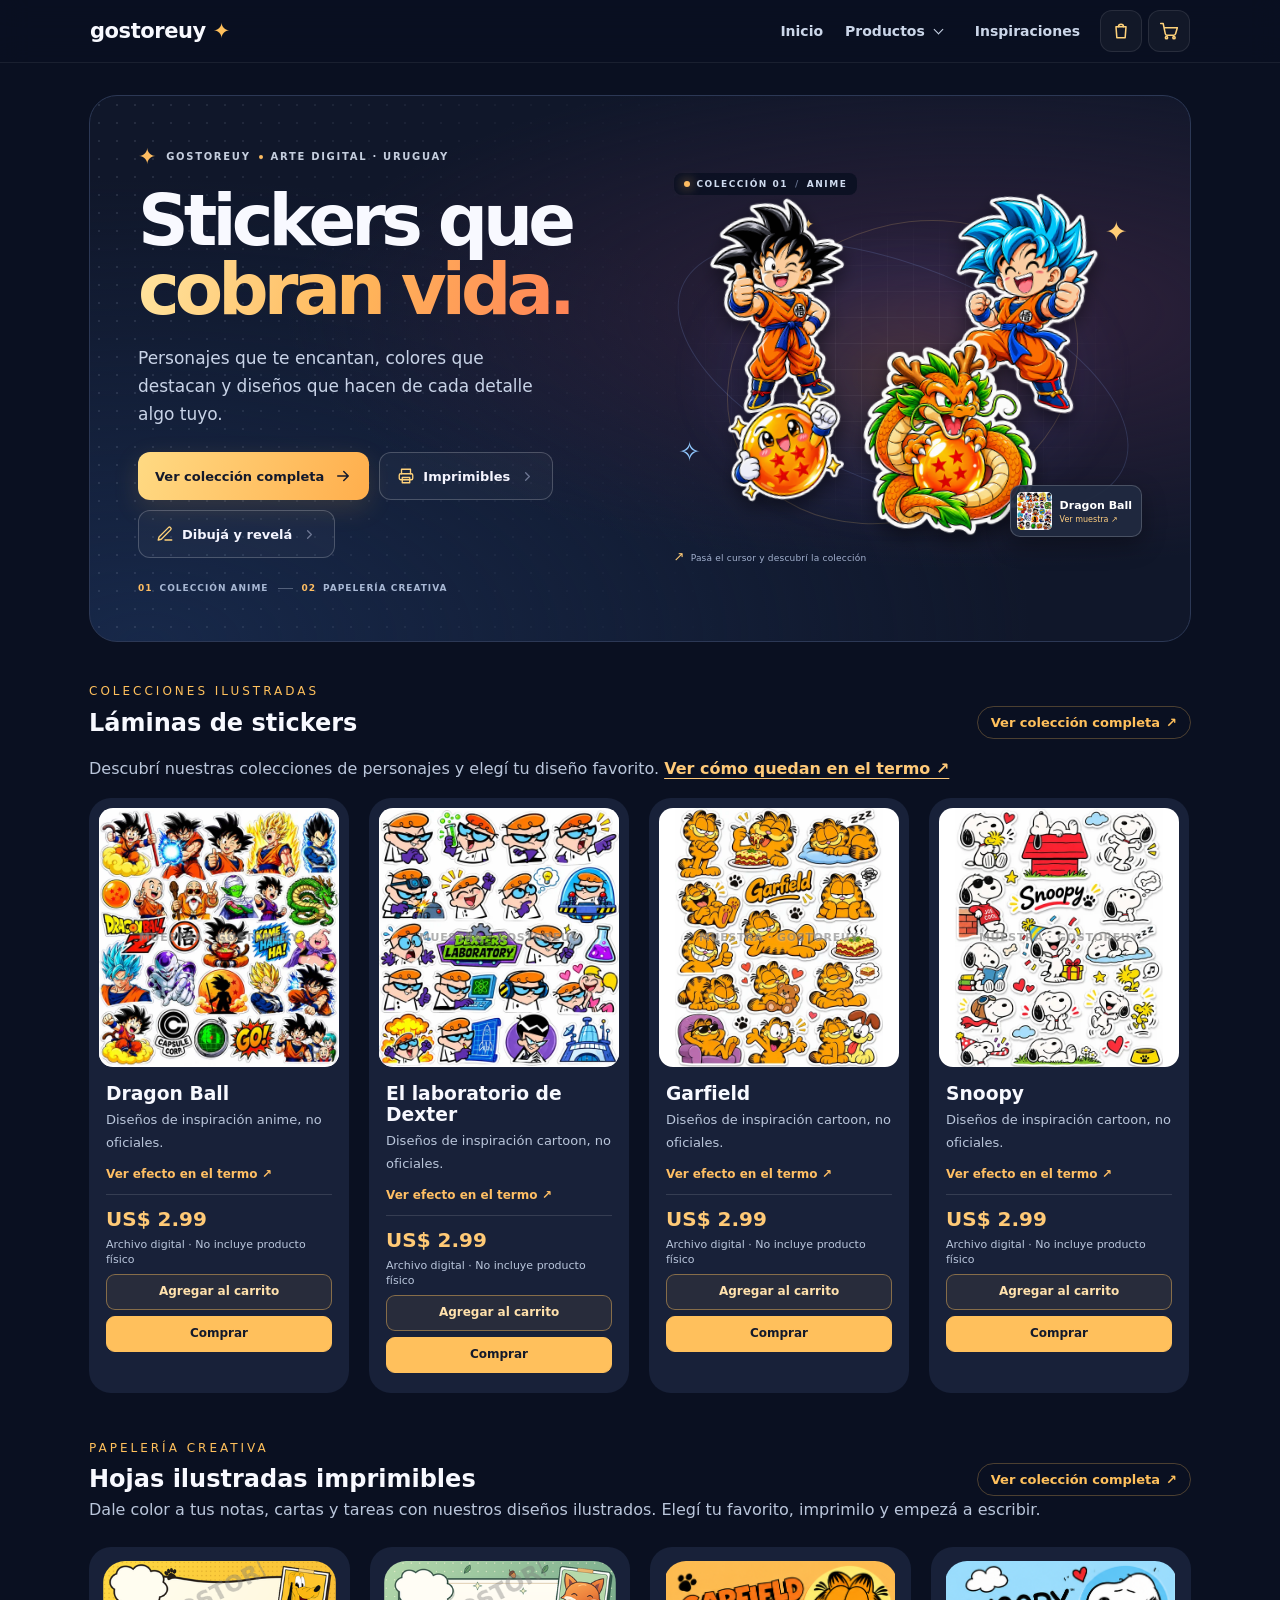
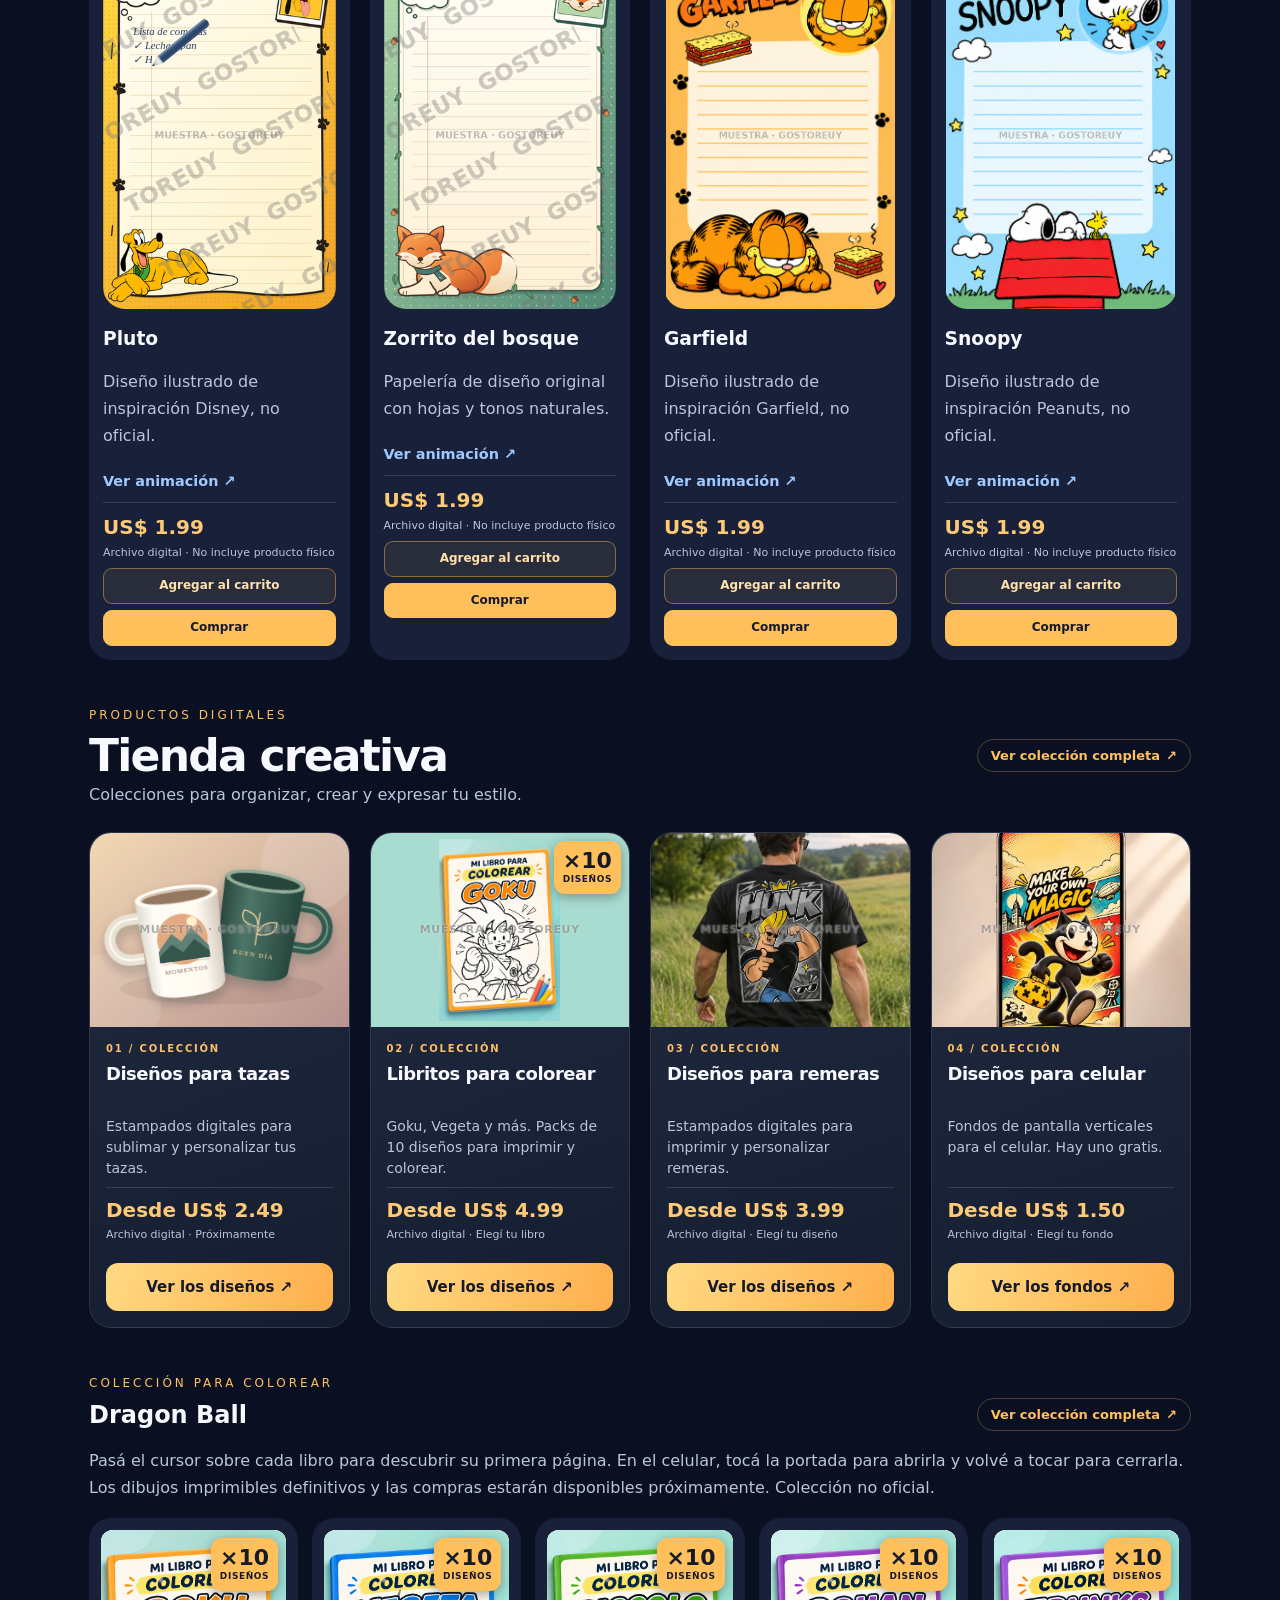
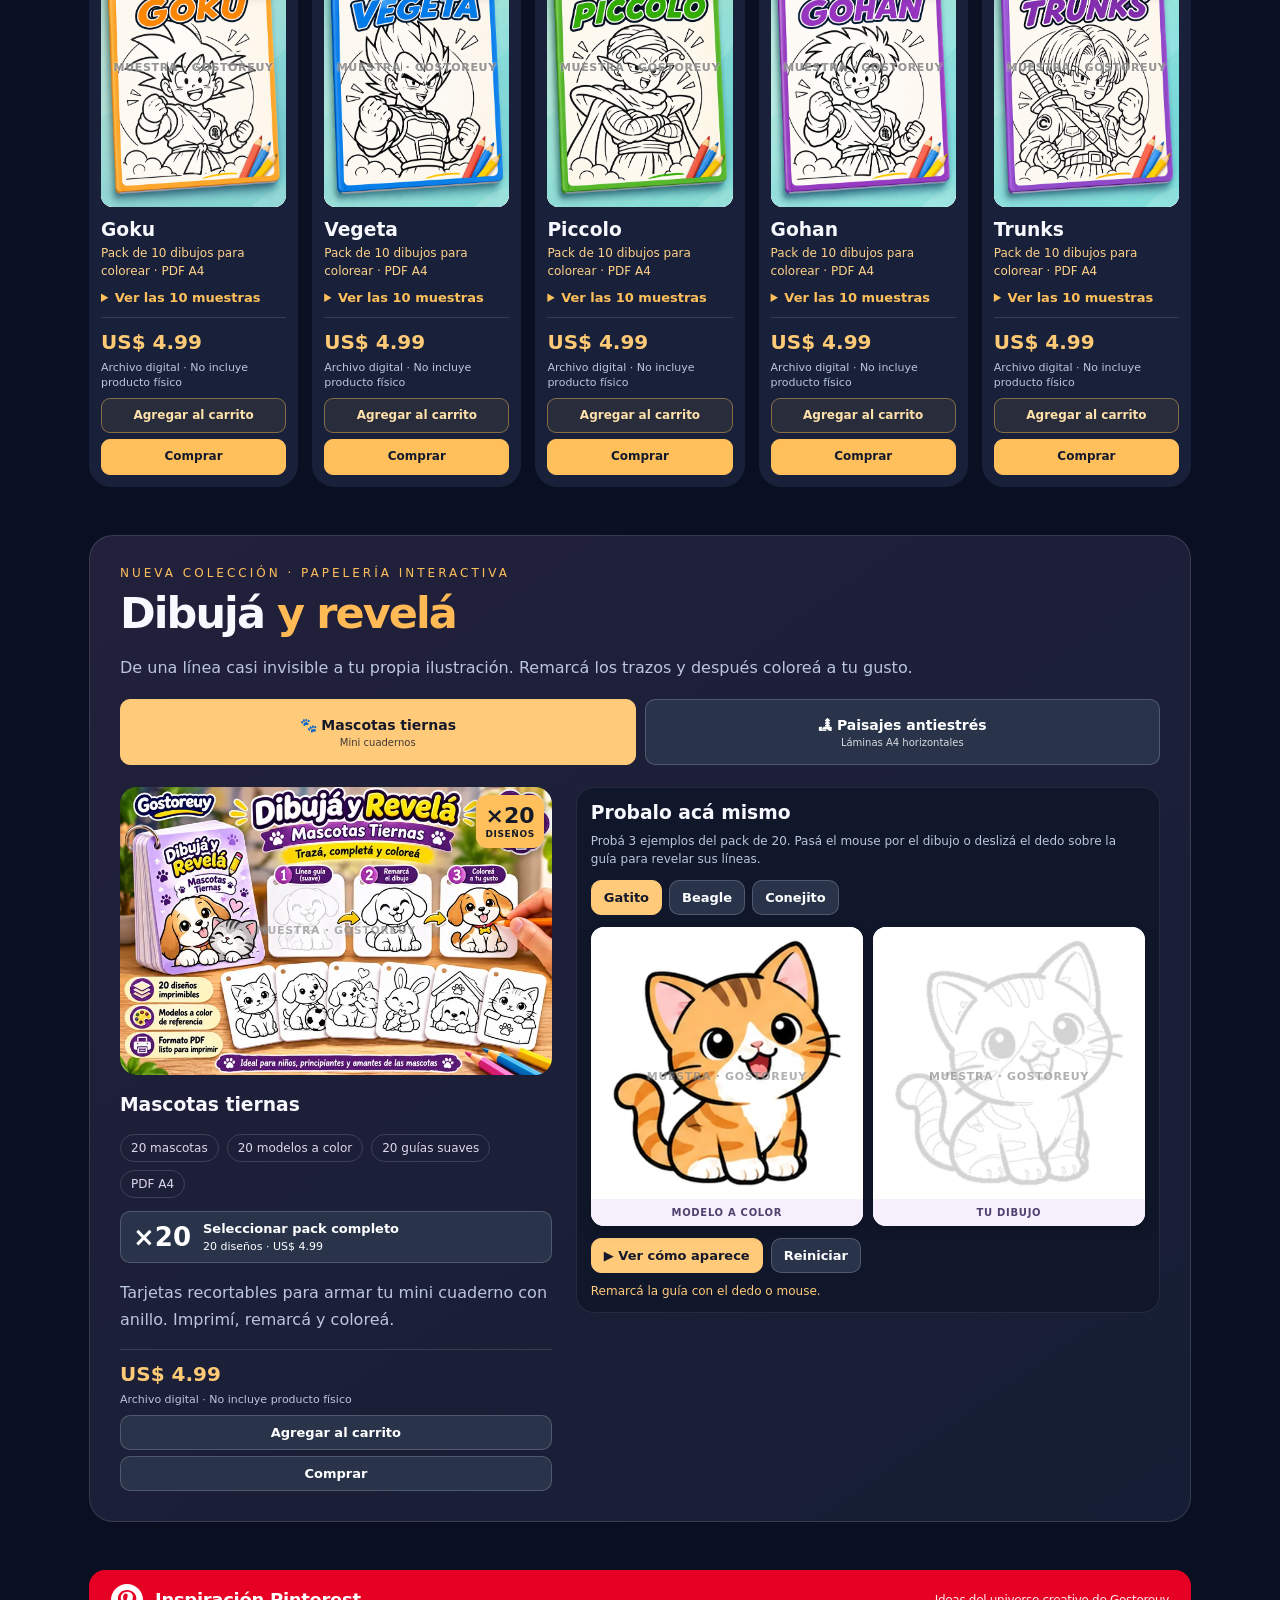
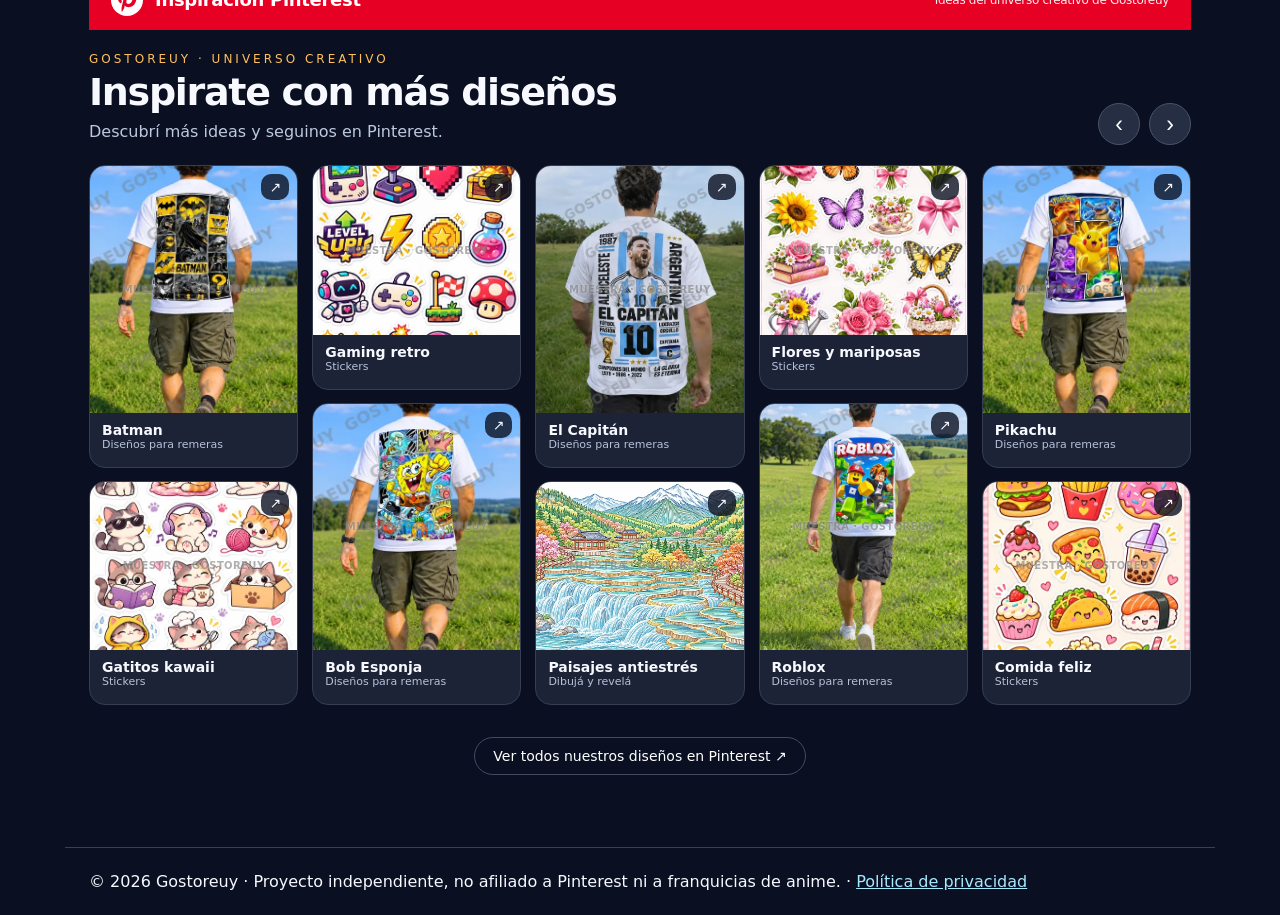
==== commit 07086d4e: "Reclamo gratis de Félix: casilla opcional de novedades con registro del permiso Co-Authored-By: Clau" ====
--- a/index.html
+++ b/index.html
@@ -250,7 +250,7 @@
 #go-pinterest-showcase .cta{display:flex;justify-content:center;margin:18px 0 0}#go-pinterest-showcase .cta a{border:1px solid #414c62;border-radius:999px;padding:10px 18px;text-decoration:none;color:#fff;font-size:14px}#go-pinterest-showcase .cta a:hover{background:#e60023;border-color:#e60023}
 @media(max-width:800px){#go-pinterest-showcase .stack{flex-basis:calc((100% - 28px)/3);height:460px}#go-pinterest-showcase .pin-banner{padding:12px 15px}#go-pinterest-showcase .head{align-items:center}#go-pinterest-showcase .nav button{width:35px;height:35px}}
 @media(max-width:480px){#go-pinterest-showcase .stack{flex-basis:calc((100% - 14px)/2);height:400px}#go-pinterest-showcase .pin-banner small{display:none}#go-pinterest-showcase .info{padding:8px;flex-basis:50px;min-height:50px}#go-pinterest-showcase .head p{font-size:13px}#go-pinterest-showcase .pin-media:after{font-size:8px}}
-#colorear .go-book-samples{margin-top:10px;font-size:13px}#colorear .go-book-samples summary{cursor:pointer;font-weight:700;color:#ffc05c}#colorear .go-book-samples div{display:grid;grid-template-columns:repeat(2,1fr);gap:6px;margin-top:8px}#colorear .go-book-samples img{width:100%;height:auto;background:#fff;border-radius:6px;-webkit-user-drag:none;user-select:none}</style><style id="celular-tile-css">#producto-biblioratos{display:none!important}html[data-catalog="biblioratos"] #galeria #producto-biblioratos{display:flex!important}html[data-catalog="biblioratos"] #galeria #producto-celular{display:none!important}html:is([data-catalog="tazas"],[data-catalog="remeras"],[data-catalog="libros"]) #galeria #producto-celular{display:none!important}</style><style id="insp-css">html[data-catalog="inspiraciones"] main>section#inspiraciones{display:block!important}html:not([data-catalog]) #inspiraciones{display:none}html[data-catalog="todos"] #inspiraciones{display:none!important}#inspiraciones .insp-cat{margin:28px 0 10px;font-size:20px}#inspiraciones .insp-grid{display:grid;grid-template-columns:repeat(auto-fill,minmax(150px,1fr));gap:12px}#inspiraciones .insp-card{display:block;text-decoration:none;color:inherit;background:#182139;border:1px solid #ffffff16;border-radius:12px;overflow:hidden}#inspiraciones .insp-card img{display:block;width:100%;aspect-ratio:3/4;object-fit:cover;background:#fff;-webkit-user-drag:none;user-select:none}#inspiraciones .insp-card span{display:block;padding:8px 10px;font-size:13px;line-height:1.3}#inspiraciones .insp-paid{display:flex;flex-direction:column}#inspiraciones .insp-paid h3{font-size:14px;margin:8px 10px 0;line-height:1.3}#inspiraciones .insp-paid .shop-details{padding:0 0 10px;display:flex;flex-direction:column;flex:1}#inspiraciones .insp-paid .go-buy-panel{margin:8px 10px 0;padding:0;border:0;background:none;box-sizing:border-box;width:calc(100% - 20px);min-width:0}#inspiraciones .insp-paid .go-buy-actions{display:flex;flex-direction:column;gap:6px;width:100%}#inspiraciones .insp-paid .go-add,#inspiraciones .insp-paid .go-buy{width:100%;box-sizing:border-box}#inspiraciones .insp-paid .go-price{font-size:17px}#inspiraciones .insp-paid .go-digital{display:none}#inspiraciones .insp-paid .go-add,#inspiraciones .insp-paid .go-buy{font-size:13px;padding:8px 6px}@media(max-width:480px){#inspiraciones .insp-grid{grid-template-columns:repeat(2,minmax(0,1fr))}}</style><style id="celular-css">#celular .cel-hero{position:relative;width:100%;margin:18px auto 0;overflow:hidden;border-radius:16px;border:1px solid rgba(255,255,255,.12)}#celular .cel-hero img{display:block;width:100%;height:auto}#celular .cel-hero-claim{position:absolute;left:25%;width:50%;top:75%;height:12%;background:transparent;border:0;cursor:pointer}#celular .cel-hero-status{text-align:center;font-size:13px;margin:8px 0 0;color:#a9b3c6}@media(max-width:600px){#celular .cel-hero{border-radius:10px}}html[data-catalog="celular"] main>section#celular{display:block!important}html:not([data-catalog]) #celular{display:none}#celular .cel-card{max-width:360px;margin:18px auto 0;overflow:hidden}#celular .cel-grid{display:grid;grid-template-columns:repeat(auto-fill,minmax(240px,1fr));gap:18px;margin-top:22px}#celular .cel-grid .cel-card{margin:0;max-width:none}#celular .cel-card img{display:block;width:100%;height:auto;aspect-ratio:auto;object-fit:contain;background:#efe3d6}#celular .cel-badge{display:inline-block;background:#2fbf71;color:#08210f;font-weight:800;border-radius:20px;padding:4px 12px;font-size:13px}#celular .cel-btn{padding:12px 16px;border-radius:12px;border:0;font-weight:700;background:#ffc05c;color:#151d30;cursor:pointer;white-space:nowrap}#celular .cel-btn:disabled{opacity:.6;cursor:wait}#celular .cel-claim{max-width:560px;margin:14px auto 0;text-align:center}#celular .cel-claim label{display:block;font-weight:700;margin-bottom:8px}#celular .cel-claim-row{display:flex;gap:8px}#celular .cel-claim input{flex:1;min-width:0;box-sizing:border-box;padding:12px;border-radius:12px;border:1px solid #ffffff33;background:#0f1626;color:#fff;font-size:16px}#celular .cel-claim small{display:block;margin-top:8px;opacity:.75;font-size:12px}#celular .cel-msg{margin:10px 0 0;font-size:14px}#celular .cel-msg a{display:block;margin-top:8px;padding:12px;border-radius:12px;background:#2fbf71;color:#08210f;font-weight:800;text-align:center;text-decoration:none}@media(max-width:420px){#celular .cel-claim-row{flex-direction:column}}</style><style id="celular-grid-alignment">
+#colorear .go-book-samples{margin-top:10px;font-size:13px}#colorear .go-book-samples summary{cursor:pointer;font-weight:700;color:#ffc05c}#colorear .go-book-samples div{display:grid;grid-template-columns:repeat(2,1fr);gap:6px;margin-top:8px}#colorear .go-book-samples img{width:100%;height:auto;background:#fff;border-radius:6px;-webkit-user-drag:none;user-select:none}</style><style id="celular-tile-css">#producto-biblioratos{display:none!important}html[data-catalog="biblioratos"] #galeria #producto-biblioratos{display:flex!important}html[data-catalog="biblioratos"] #galeria #producto-celular{display:none!important}html:is([data-catalog="tazas"],[data-catalog="remeras"],[data-catalog="libros"]) #galeria #producto-celular{display:none!important}</style><style id="insp-css">html[data-catalog="inspiraciones"] main>section#inspiraciones{display:block!important}html:not([data-catalog]) #inspiraciones{display:none}html[data-catalog="todos"] #inspiraciones{display:none!important}#inspiraciones .insp-cat{margin:28px 0 10px;font-size:20px}#inspiraciones .insp-grid{display:grid;grid-template-columns:repeat(auto-fill,minmax(150px,1fr));gap:12px}#inspiraciones .insp-card{display:block;text-decoration:none;color:inherit;background:#182139;border:1px solid #ffffff16;border-radius:12px;overflow:hidden}#inspiraciones .insp-card img{display:block;width:100%;aspect-ratio:3/4;object-fit:cover;background:#fff;-webkit-user-drag:none;user-select:none}#inspiraciones .insp-card span{display:block;padding:8px 10px;font-size:13px;line-height:1.3}#inspiraciones .insp-paid{display:flex;flex-direction:column}#inspiraciones .insp-paid h3{font-size:14px;margin:8px 10px 0;line-height:1.3}#inspiraciones .insp-paid .shop-details{padding:0 0 10px;display:flex;flex-direction:column;flex:1}#inspiraciones .insp-paid .go-buy-panel{margin:8px 10px 0;padding:0;border:0;background:none;box-sizing:border-box;width:calc(100% - 20px);min-width:0}#inspiraciones .insp-paid .go-buy-actions{display:flex;flex-direction:column;gap:6px;width:100%}#inspiraciones .insp-paid .go-add,#inspiraciones .insp-paid .go-buy{width:100%;box-sizing:border-box}#inspiraciones .insp-paid .go-price{font-size:17px}#inspiraciones .insp-paid .go-digital{display:none}#inspiraciones .insp-paid .go-add,#inspiraciones .insp-paid .go-buy{font-size:13px;padding:8px 6px}@media(max-width:480px){#inspiraciones .insp-grid{grid-template-columns:repeat(2,minmax(0,1fr))}}</style><style id="celular-css">#celular .cel-hero{position:relative;width:100%;margin:18px auto 0;overflow:hidden;border-radius:16px;border:1px solid rgba(255,255,255,.12)}#celular .cel-hero img{display:block;width:100%;height:auto}#celular .cel-hero-claim{position:absolute;left:25%;width:50%;top:75%;height:12%;background:transparent;border:0;cursor:pointer}#celular .cel-hero-status{text-align:center;font-size:13px;margin:8px 0 0;color:#a9b3c6}@media(max-width:600px){#celular .cel-hero{border-radius:10px}}html[data-catalog="celular"] main>section#celular{display:block!important}html:not([data-catalog]) #celular{display:none}#celular .cel-card{max-width:360px;margin:18px auto 0;overflow:hidden}#celular .cel-grid{display:grid;grid-template-columns:repeat(auto-fill,minmax(240px,1fr));gap:18px;margin-top:22px}#celular .cel-grid .cel-card{margin:0;max-width:none}#celular .cel-card img{display:block;width:100%;height:auto;aspect-ratio:auto;object-fit:contain;background:#efe3d6}#celular .cel-badge{display:inline-block;background:#2fbf71;color:#08210f;font-weight:800;border-radius:20px;padding:4px 12px;font-size:13px}#celular .cel-btn{padding:12px 16px;border-radius:12px;border:0;font-weight:700;background:#ffc05c;color:#151d30;cursor:pointer;white-space:nowrap}#celular .cel-btn:disabled{opacity:.6;cursor:wait}#celular .cel-claim{max-width:560px;margin:14px auto 0;text-align:center}#celular .cel-claim label{display:block;font-weight:700;margin-bottom:8px}#celular .cel-claim-row{display:flex;gap:8px}#celular .cel-claim input{flex:1;min-width:0;box-sizing:border-box;padding:12px;border-radius:12px;border:1px solid #ffffff33;background:#0f1626;color:#fff;font-size:16px}#celular .cel-claim label.cel-news{display:flex;align-items:flex-start;gap:8px;justify-content:center;text-align:left;font-weight:400;font-size:13px;margin:10px 0 0;cursor:pointer}#celular .cel-claim label.cel-news input{flex:none;width:18px;height:18px;margin:1px 0 0;padding:0}#celular .cel-claim small{display:block;margin-top:8px;opacity:.75;font-size:12px}#celular .cel-msg{margin:10px 0 0;font-size:14px}#celular .cel-msg a{display:block;margin-top:8px;padding:12px;border-radius:12px;background:#2fbf71;color:#08210f;font-weight:800;text-align:center;text-decoration:none}@media(max-width:420px){#celular .cel-claim-row{flex-direction:column}}</style><style id="celular-grid-alignment">
 #celular .cel-grid{grid-template-columns:repeat(auto-fill,minmax(min(100%,240px),1fr));grid-auto-rows:1fr;align-items:stretch}
 #celular .cel-grid .cel-card{display:flex;flex-direction:column;gap:0;align-self:stretch;width:100%;height:100%;max-width:none;margin:0;padding:0;min-width:0;box-sizing:border-box;transition:box-shadow .25s,border-color .25s}
 #celular .cel-grid .cel-card:hover{transform:none;border-color:#ffbf6455}
@@ -305,7 +305,7 @@
 root.querySelector('#rv-play').addEventListener('click',()=>{if(!ready)return;reset();const token=run,t0=performance.now();status.textContent='Revelando el dibujo…';const reduced=matchMedia('(prefers-reduced-motion: reduce)').matches;function tick(t){if(token!==run)return;const h=reduced?360:Math.min(360,(t-t0)*360/3500);d.save();d.beginPath();d.rect(0,0,360,h);d.clip();tile(d,2);d.restore();if(h<360)requestAnimationFrame(tick);else status.textContent='¡Listo! Ahora podés colorearlo.'}requestAnimationFrame(tick)});
 atlas.onload=()=>{ready=true;reset()};atlas.onerror=()=>status.textContent='No se pudo cargar la muestra. Recargá la página.';atlas.src='assets/revela-atlas.webp';
 })();
-</script><section id="go-pinterest-showcase" aria-labelledby="go-pinterest-title"><a class="pin-banner" href="https://www.pinterest.com/gvelazcamp/" target="_blank" rel="noopener noreferrer" aria-label="Abrir nuestro perfil de Pinterest"><svg viewBox="0 0 24 24" aria-label="Pinterest" role="img"><circle cx="12" cy="12" r="12" fill="white"/><path fill="#e60023" d="M10.4 16.2c.5.8 1.5 1.3 2.7 1.3 3.5 0 5.9-3.1 5.9-6.6 0-3.7-3-6.4-6.8-6.4-4.6 0-7 3.3-7 6.1 0 1.7.7 3.2 2.1 3.8.2.1.4 0 .4-.2l.4-1.3c.1-.2 0-.3-.1-.5-.4-.5-.7-1.1-.7-1.9 0-2.5 1.9-4.7 4.9-4.7 2.7 0 4.2 1.6 4.2 3.8 0 2.9-1.3 5.4-3.3 5.4-1.1 0-1.9-.9-1.6-2.1.4-1.4 1-3 1-4.1 0-.9-.5-1.6-1.4-1.6-1.1 0-2 1.2-2 2.7 0 1 .3 1.6.3 1.6l-1.3 5.4c-.3 1.3-.2 2.8-.1 3.7.1.2.3.2.4 0 .6-.8 1.4-2.1 1.7-3.4z"/></svg><span>Inspiración Pinterest</span><small>Ideas del universo creativo de Gostoreuy</small></a><div class="head"><div><div class="tag">GOSTOREUY · UNIVERSO CREATIVO</div><h2 id="go-pinterest-title">Inspirate con más diseños</h2><p>Descubrí más ideas y seguinos en Pinterest.</p></div><div class="nav"><button type="button" aria-label="Anterior" onclick="document.getElementById('go-pin-rail').scrollBy({left:-450,behavior:'smooth'})">‹</button><button type="button" aria-label="Siguiente" onclick="document.getElementById('go-pin-rail').scrollBy({left:450,behavior:'smooth'})">›</button></div></div><div class="rail" id="go-pin-rail"><div class="stack"><a class="pin tall" href="https://www.pinterest.com/pin/1047298088374891910/" target="_blank" rel="noopener noreferrer" aria-label="Batman · Ver pin en Pinterest"><span class="pin-media"><img src="assets/remeras/batman.webp" alt="Batman" loading="lazy" decoding="async"></span><span class="out">↗</span><div class="info"><strong>Batman</strong><small>Diseños para remeras</small></div></a><a class="pin short" href="https://www.pinterest.com/gvelazcamp/" target="_blank" rel="noopener noreferrer" aria-label="Gatitos kawaii · Ver perfil en Pinterest"><span class="pin-media"><img src="assets/sticker-thumbs/stickers-gatitos-kawaii.webp" alt="Gatitos kawaii" loading="lazy" decoding="async"></span><span class="out">↗</span><div class="info"><strong>Gatitos kawaii</strong><small>Stickers</small></div></a></div><div class="stack"><a class="pin short" href="https://www.pinterest.com/gvelazcamp/" target="_blank" rel="noopener noreferrer" aria-label="Gaming retro · Ver perfil en Pinterest"><span class="pin-media"><img src="assets/sticker-thumbs/stickers-gaming-retro.webp" alt="Gaming retro" loading="lazy" decoding="async"></span><span class="out">↗</span><div class="info"><strong>Gaming retro</strong><small>Stickers</small></div></a><a class="pin tall" href="https://www.pinterest.com/pin/1047298088374891870/" target="_blank" rel="noopener noreferrer" aria-label="Bob Esponja · Ver pin en Pinterest"><span class="pin-media"><img src="assets/remeras/bob-esponja-anime.webp" alt="Bob Esponja" loading="lazy" decoding="async"></span><span class="out">↗</span><div class="info"><strong>Bob Esponja</strong><small>Diseños para remeras</small></div></a></div><div class="stack"><a class="pin " href="https://www.pinterest.com/pin/1047298088374891954/" target="_blank" rel="noopener noreferrer" aria-label="El Capitán · Ver pin en Pinterest"><span class="pin-media"><img src="assets/remeras/el-capitan.webp" alt="El Capitán" loading="lazy" decoding="async"></span><span class="out">↗</span><div class="info"><strong>El Capitán</strong><small>Diseños para remeras</small></div></a><a class="pin short" href="https://www.pinterest.com/pin/1047298088374843343/" target="_blank" rel="noopener noreferrer" aria-label="Paisajes antiestrés · Ver pin en Pinterest"><span class="pin-media"><img src="assets/paisaje-a4-color.webp" alt="Paisajes antiestrés" loading="lazy" decoding="async"></span><span class="out">↗</span><div class="info"><strong>Paisajes antiestrés</strong><small>Dibujá y revelá</small></div></a></div><div class="stack"><a class="pin " href="https://www.pinterest.com/gvelazcamp/" target="_blank" rel="noopener noreferrer" aria-label="Flores y mariposas · Ver perfil en Pinterest"><span class="pin-media"><img src="assets/sticker-thumbs/stickers-flores-mariposas.webp" alt="Flores y mariposas" loading="lazy" decoding="async"></span><span class="out">↗</span><div class="info"><strong>Flores y mariposas</strong><small>Stickers</small></div></a><a class="pin " href="https://www.pinterest.com/pin/1047298088374891949/" target="_blank" rel="noopener noreferrer" aria-label="Roblox · Ver pin en Pinterest"><span class="pin-media"><img src="assets/remeras/roblox.webp" alt="Roblox" loading="lazy" decoding="async"></span><span class="out">↗</span><div class="info"><strong>Roblox</strong><small>Diseños para remeras</small></div></a></div><div class="stack"><a class="pin tall" href="https://www.pinterest.com/gvelazcamp/" target="_blank" rel="noopener noreferrer" aria-label="Pikachu · Ver perfil en Pinterest"><span class="pin-media"><img src="assets/remeras/pokemon-pikachu.webp" alt="Pikachu" loading="lazy" decoding="async"></span><span class="out">↗</span><div class="info"><strong>Pikachu</strong><small>Diseños para remeras</small></div></a><a class="pin short" href="https://www.pinterest.com/gvelazcamp/" target="_blank" rel="noopener noreferrer" aria-label="Comida feliz · Ver perfil en Pinterest"><span class="pin-media"><img src="assets/sticker-thumbs/stickers-comida-feliz.webp" alt="Comida feliz" loading="lazy" decoding="async"></span><span class="out">↗</span><div class="info"><strong>Comida feliz</strong><small>Stickers</small></div></a></div><div class="stack"><a class="pin " href="https://www.pinterest.com/gvelazcamp/" target="_blank" rel="noopener noreferrer" aria-label="The Mask · Ver perfil en Pinterest"><span class="pin-media"><img src="assets/remeras/the-mask.webp" alt="The Mask" loading="lazy" decoding="async"></span><span class="out">↗</span><div class="info"><strong>The Mask</strong><small>Diseños para remeras</small></div></a><a class="pin short" href="https://www.pinterest.com/gvelazcamp/" target="_blank" rel="noopener noreferrer" aria-label="Espacio mágico · Ver perfil en Pinterest"><span class="pin-media"><img src="assets/sticker-thumbs/stickers-espacio-magico.webp" alt="Espacio mágico" loading="lazy" decoding="async"></span><span class="out">↗</span><div class="info"><strong>Espacio mágico</strong><small>Stickers</small></div></a></div><div class="stack"><a class="pin tall" href="https://www.pinterest.com/gvelazcamp/" target="_blank" rel="noopener noreferrer" aria-label="Weapon X · Ver perfil en Pinterest"><span class="pin-media"><img src="assets/remeras/wolverine-weapon-x.webp" alt="Weapon X" loading="lazy" decoding="async"></span><span class="out">↗</span><div class="info"><strong>Weapon X</strong><small>Diseños para remeras</small></div></a><a class="pin short" href="https://www.pinterest.com/gvelazcamp/" target="_blank" rel="noopener noreferrer" aria-label="Mascotas tiernas · Ver perfil en Pinterest"><span class="pin-media"><img src="assets/revela-portada.webp" alt="Mascotas tiernas" loading="lazy" decoding="async"></span><span class="out">↗</span><div class="info"><strong>Mascotas tiernas</strong><small>Dibujá y revelá</small></div></a></div></div><div class="cta"><a href="https://www.pinterest.com/gvelazcamp/" target="_blank" rel="noopener noreferrer">Ver todos nuestros diseños en Pinterest ↗</a></div></section><section id="celular"><div class="tag">Fondos de pantalla</div><div class="collection-heading"><h2>Diseños para celular</h2><a class="collection-back" href="./#celular">← Volver a la portada</a></div><p>Fondos verticales para el celular, con vista previa en pantalla. Colección no oficial.</p><div class="cel-hero"><img src="assets/celular/banner-celular-felix.webp" alt="Diseños para celular. Félix: Make your own magic. Fondos verticales de alta calidad. Reclamar gratis – descargar." width="1672" height="941" decoding="async"><button type="button" class="cel-hero-claim" aria-label="Reclamar gratis – descargar: ir al formulario"></button></div><form class="cel-claim" id="claim-felix" novalidate><label for="claim-mail">Dejá tu mail y descargá el fondo de Félix gratis</label><div class="cel-claim-row"><input id="claim-mail" type="email" name="email" placeholder="tu@mail.com" autocomplete="email" required><button type="submit" class="cel-btn">Reclamar gratis</button></div><small>Usamos tu mail solo para registrar este reclamo.</small><p class="cel-msg" role="status" aria-live="polite"></p></form><div class="cel-grid"><article class="card shop-card cel-card cel-paid"><img src="assets/celular/popeye.webp" alt="Fondo de pantalla Popeye Power, vista previa en celular" loading="lazy" width="640" height="800"><div class="shop-details"><h3>Popeye Power</h3><span class="shop-status">En preparación</span></div></article><article class="card shop-card cel-card cel-paid"><img src="assets/celular/inspector-gadget.webp" alt="Fondo de pantalla Inspector Gadget, vista previa en celular" loading="lazy" width="640" height="800"><div class="shop-details"><h3>Inspector Gadget</h3><span class="shop-status">En preparación</span></div></article><article class="card shop-card cel-card cel-paid"><img src="assets/celular/inspector-gadget-curious.webp" alt="Fondo de pantalla Inspector Gadget · Stay Curious, vista previa en celular" loading="lazy" width="640" height="800"><div class="shop-details"><h3>Inspector Gadget · Stay Curious</h3><span class="shop-status">En preparación</span></div></article><article class="card shop-card cel-card cel-paid"><img src="assets/celular/samurai-jack.webp" alt="Fondo de pantalla Samurai Jack · Break the Limits, vista previa en celular" loading="lazy" width="640" height="800"><div class="shop-details"><h3>Samurai Jack · Break the Limits</h3><span class="shop-status">En preparación</span></div></article><article class="card shop-card cel-card cel-paid"><img src="assets/celular/pantera-rosa.webp" alt="Fondo de pantalla Pantera Rosa · Stay Cool, vista previa en celular" loading="lazy" width="640" height="800"><div class="shop-details"><h3>Pantera Rosa · Stay Cool</h3><span class="shop-status">En preparación</span></div></article><article class="card shop-card cel-card cel-paid"><img src="assets/celular/pantera-rosa-comic.webp" alt="Fondo de pantalla Pantera Rosa · Comic, vista previa en celular" loading="lazy" width="640" height="800"><div class="shop-details"><h3>Pantera Rosa · Comic</h3><span class="shop-status">En preparación</span></div></article><article class="card shop-card cel-card cel-paid"><img src="assets/celular/coraje.webp" alt="Fondo de pantalla Coraje · Stay Spooky, vista previa en celular" loading="lazy" width="640" height="800"><div class="shop-details"><h3>Coraje · Stay Spooky</h3><span class="shop-status">En preparación</span></div></article><article class="card shop-card cel-card cel-paid"><img src="assets/celular/sonic.webp" alt="Fondo de pantalla Sonic · Neon Speed, vista previa en celular" loading="lazy" width="640" height="800"><div class="shop-details"><h3>Sonic · Neon Speed</h3><span class="shop-status">En preparación</span></div></article><article class="card shop-card cel-card cel-paid"><img src="assets/celular/dexter.webp" alt="Fondo de pantalla Dexter · Genius Mode, vista previa en celular" loading="lazy" width="640" height="800"><div class="shop-details"><h3>Dexter · Genius Mode</h3><span class="shop-status">En preparación</span></div></article><article class="card shop-card cel-card cel-paid"><img src="assets/celular/scooby.webp" alt="Fondo de pantalla Scooby-Doo · Stay Spooky, vista previa en celular" loading="lazy" width="640" height="800"><div class="shop-details"><h3>Scooby-Doo · Stay Spooky</h3><span class="shop-status">En preparación</span></div></article><article class="card shop-card cel-card cel-paid"><img src="assets/celular/alien.webp" alt="Fondo de pantalla Buena Vibra Siempre, vista previa en celular" loading="lazy" width="640" height="800"><div class="shop-details"><h3>Buena Vibra Siempre</h3><span class="shop-status">En preparación</span></div></article><article class="card shop-card cel-card cel-paid"><img src="assets/celular/carpincho.webp" alt="Fondo de pantalla Carpincho World, vista previa en celular" loading="lazy" width="640" height="800"><div class="shop-details"><h3>Carpincho World</h3><span class="shop-status">En preparación</span></div></article><article class="card shop-card cel-card cel-paid"><img src="assets/celular/charizard.webp" alt="Fondo de pantalla Charizard · Retro Fire, vista previa en celular" loading="lazy" width="640" height="800"><div class="shop-details"><h3>Charizard · Retro Fire</h3><span class="shop-status">En preparación</span></div></article><article class="card shop-card cel-card cel-paid"><img src="assets/celular/gta-vice-city.webp" alt="Fondo de pantalla GTA Vice City · Miami Neon, vista previa en celular" loading="lazy" width="640" height="800"><div class="shop-details"><h3>GTA Vice City · Miami Neon</h3><span class="shop-status">En preparación</span></div></article><article class="card shop-card cel-card cel-paid"><img src="assets/celular/mickey.webp" alt="Fondo de pantalla Mickey Mouse · Magic World, vista previa en celular" loading="lazy" width="640" height="800"><div class="shop-details"><h3>Mickey Mouse · Magic World</h3><span class="shop-status">En preparación</span></div></article><article class="card shop-card cel-card cel-paid"><img src="assets/celular/midnight-ramen.webp" alt="Fondo de pantalla Midnight Ramen, vista previa en celular" loading="lazy" width="640" height="800"><div class="shop-details"><h3>Midnight Ramen</h3><span class="shop-status">En preparación</span></div></article><article class="card shop-card cel-card cel-paid"><img src="assets/celular/zombie-party.webp" alt="Fondo de pantalla Zombie Party, vista previa en celular" loading="lazy" width="640" height="800"><div class="shop-details"><h3>Zombie Party</h3><span class="shop-status">En preparación</span></div></article></div><p style="text-align:center;opacity:.8;margin-top:18px">Más fondos para celular, muy pronto.</p></section><section id="inspiraciones"><div class="tag">Galería</div><div class="collection-heading"><h2>Inspiraciones</h2><a class="collection-back" href="./#inspiraciones">← Volver a la portada</a></div><p>Pósters de GoStoreUY para imprimir, a US$ 1,50 cada uno. Las vistas previas tienen marca de agua; el archivo que recibís no. Colección no oficial.</p><h3 class="insp-cat">Pósters</h3><div class="insp-grid"><article class="insp-card insp-paid"><img src="assets/inspiraciones/pin-popeye-power-20261127.webp" alt="Popeye Power" loading="lazy" decoding="async" draggable="false"><div class="shop-details"><h3>Popeye Power</h3><span class="shop-status">En preparación</span></div></article><article class="insp-card insp-paid"><img src="assets/inspiraciones/pin-inspector-gadget-comic-20261127.webp" alt="Inspector Gadget" loading="lazy" decoding="async" draggable="false"><div class="shop-details"><h3>Inspector Gadget</h3><span class="shop-status">En preparación</span></div></article><article class="insp-card insp-paid"><img src="assets/inspiraciones/pin-inspector-gadget-stay-curious-20261127.webp" alt="Inspector Gadget · Stay Curious" loading="lazy" decoding="async" draggable="false"><div class="shop-details"><h3>Inspector Gadget · Stay Curious</h3><span class="shop-status">En preparación</span></div></article><article class="insp-card insp-paid"><img src="assets/inspiraciones/pin-samurai-jack-break-the-limits-20261127.webp" alt="Samurai Jack · Break the Limits" loading="lazy" decoding="async" draggable="false"><div class="shop-details"><h3>Samurai Jack · Break the Limits</h3><span class="shop-status">En preparación</span></div></article><article class="insp-card insp-paid"><img src="assets/inspiraciones/pin-pantera-rosa-stay-cool-20261127.webp" alt="Pantera Rosa · Stay Cool" loading="lazy" decoding="async" draggable="false"><div class="shop-details"><h3>Pantera Rosa · Stay Cool</h3><span class="shop-status">En preparación</span></div></article><article class="insp-card insp-paid"><img src="assets/inspiraciones/pin-pink-panther-comic-20261127.webp" alt="Pantera Rosa · Comic" loading="lazy" decoding="async" draggable="false"><div class="shop-details"><h3>Pantera Rosa · Comic</h3><span class="shop-status">En preparación</span></div></article><article class="insp-card insp-paid"><img src="assets/inspiraciones/pin-coraje-stay-spooky-20261127.webp" alt="Coraje · Stay Spooky" loading="lazy" decoding="async" draggable="false"><div class="shop-details"><h3>Coraje · Stay Spooky</h3><span class="shop-status">En preparación</span></div></article><article class="insp-card insp-paid"><img src="assets/inspiraciones/pin-sonic-neon-speed-20261127.webp" alt="Sonic · Neon Speed" loading="lazy" decoding="async" draggable="false"><div class="shop-details"><h3>Sonic · Neon Speed</h3><span class="shop-status">En preparación</span></div></article><article class="insp-card insp-paid"><img src="assets/inspiraciones/pin-dexter-genius-mode-20261127.webp" alt="Dexter · Genius Mode" loading="lazy" decoding="async" draggable="false"><div class="shop-details"><h3>Dexter · Genius Mode</h3><span class="shop-status">En preparación</span></div></article><article class="insp-card insp-paid"><img src="assets/inspiraciones/pin-scooby-doo-stay-spooky-20261127.webp" alt="Scooby-Doo · Stay Spooky" loading="lazy" decoding="async" draggable="false"><div class="shop-details"><h3>Scooby-Doo · Stay Spooky</h3><span class="shop-status">En preparación</span></div></article><article class="insp-card insp-paid"><img src="assets/inspiraciones/pin-felix-make-your-own-magic-20261127.webp" alt="Félix · Make your own magic" loading="lazy" decoding="async" draggable="false"><div class="shop-details"><h3>Félix · Make your own magic</h3><span class="shop-status">En preparación</span></div></article><article class="insp-card insp-paid"><img src="assets/inspiraciones/pin-buena-vibra-alien-20261126.webp" alt="Buena Vibra Siempre" loading="lazy" decoding="async" draggable="false"><div class="shop-details"><h3>Buena Vibra Siempre</h3><span class="shop-status">En preparación</span></div></article><article class="insp-card insp-paid"><img src="assets/inspiraciones/pin-carpincho-world-20261126.webp" alt="Carpincho World" loading="lazy" decoding="async" draggable="false"><div class="shop-details"><h3>Carpincho World</h3><span class="shop-status">En preparación</span></div></article><article class="insp-card insp-paid"><img src="assets/inspiraciones/pin-charizard-retro-20261126.webp" alt="Charizard · Retro Fire" loading="lazy" decoding="async" draggable="false"><div class="shop-details"><h3>Charizard · Retro Fire</h3><span class="shop-status">En preparación</span></div></article><article class="insp-card insp-paid"><img src="assets/inspiraciones/pin-gta-vice-city-pin-20261126.webp" alt="GTA Vice City · Miami Neon" loading="lazy" decoding="async" draggable="false"><div class="shop-details"><h3>GTA Vice City · Miami Neon</h3><span class="shop-status">En preparación</span></div></article><article class="insp-card insp-paid"><img src="assets/inspiraciones/pin-mickey-magic-20261126.webp" alt="Mickey Mouse · Magic World" loading="lazy" decoding="async" draggable="false"><div class="shop-details"><h3>Mickey Mouse · Magic World</h3><span class="shop-status">En preparación</span></div></article><article class="insp-card insp-paid"><img src="assets/inspiraciones/pin-midnight-ramen-20261127.webp" alt="Midnight Ramen" loading="lazy" decoding="async" draggable="false"><div class="shop-details"><h3>Midnight Ramen</h3><span class="shop-status">En preparación</span></div></article><article class="insp-card insp-paid"><img src="assets/inspiraciones/pin-zombie-party-20261126.webp" alt="Zombie Party" loading="lazy" decoding="async" draggable="false"><div class="shop-details"><h3>Zombie Party</h3><span class="shop-status">En preparación</span></div></article><article class="insp-card insp-paid"><img src="assets/inspiraciones/pin-find-your-magic-20261126.webp" alt="Find your Magic" loading="lazy" decoding="async" draggable="false"><div class="shop-details"><h3>Find your Magic</h3><span class="shop-status">En preparación</span></div></article></div></section></main><footer>© 2026 Gostoreuy · Proyecto independiente, no afiliado a Pinterest ni a franquicias de anime. · <a href="privacy.html">Política de privacidad</a></footer><script>
+</script><section id="go-pinterest-showcase" aria-labelledby="go-pinterest-title"><a class="pin-banner" href="https://www.pinterest.com/gvelazcamp/" target="_blank" rel="noopener noreferrer" aria-label="Abrir nuestro perfil de Pinterest"><svg viewBox="0 0 24 24" aria-label="Pinterest" role="img"><circle cx="12" cy="12" r="12" fill="white"/><path fill="#e60023" d="M10.4 16.2c.5.8 1.5 1.3 2.7 1.3 3.5 0 5.9-3.1 5.9-6.6 0-3.7-3-6.4-6.8-6.4-4.6 0-7 3.3-7 6.1 0 1.7.7 3.2 2.1 3.8.2.1.4 0 .4-.2l.4-1.3c.1-.2 0-.3-.1-.5-.4-.5-.7-1.1-.7-1.9 0-2.5 1.9-4.7 4.9-4.7 2.7 0 4.2 1.6 4.2 3.8 0 2.9-1.3 5.4-3.3 5.4-1.1 0-1.9-.9-1.6-2.1.4-1.4 1-3 1-4.1 0-.9-.5-1.6-1.4-1.6-1.1 0-2 1.2-2 2.7 0 1 .3 1.6.3 1.6l-1.3 5.4c-.3 1.3-.2 2.8-.1 3.7.1.2.3.2.4 0 .6-.8 1.4-2.1 1.7-3.4z"/></svg><span>Inspiración Pinterest</span><small>Ideas del universo creativo de Gostoreuy</small></a><div class="head"><div><div class="tag">GOSTOREUY · UNIVERSO CREATIVO</div><h2 id="go-pinterest-title">Inspirate con más diseños</h2><p>Descubrí más ideas y seguinos en Pinterest.</p></div><div class="nav"><button type="button" aria-label="Anterior" onclick="document.getElementById('go-pin-rail').scrollBy({left:-450,behavior:'smooth'})">‹</button><button type="button" aria-label="Siguiente" onclick="document.getElementById('go-pin-rail').scrollBy({left:450,behavior:'smooth'})">›</button></div></div><div class="rail" id="go-pin-rail"><div class="stack"><a class="pin tall" href="https://www.pinterest.com/pin/1047298088374891910/" target="_blank" rel="noopener noreferrer" aria-label="Batman · Ver pin en Pinterest"><span class="pin-media"><img src="assets/remeras/batman.webp" alt="Batman" loading="lazy" decoding="async"></span><span class="out">↗</span><div class="info"><strong>Batman</strong><small>Diseños para remeras</small></div></a><a class="pin short" href="https://www.pinterest.com/gvelazcamp/" target="_blank" rel="noopener noreferrer" aria-label="Gatitos kawaii · Ver perfil en Pinterest"><span class="pin-media"><img src="assets/sticker-thumbs/stickers-gatitos-kawaii.webp" alt="Gatitos kawaii" loading="lazy" decoding="async"></span><span class="out">↗</span><div class="info"><strong>Gatitos kawaii</strong><small>Stickers</small></div></a></div><div class="stack"><a class="pin short" href="https://www.pinterest.com/gvelazcamp/" target="_blank" rel="noopener noreferrer" aria-label="Gaming retro · Ver perfil en Pinterest"><span class="pin-media"><img src="assets/sticker-thumbs/stickers-gaming-retro.webp" alt="Gaming retro" loading="lazy" decoding="async"></span><span class="out">↗</span><div class="info"><strong>Gaming retro</strong><small>Stickers</small></div></a><a class="pin tall" href="https://www.pinterest.com/pin/1047298088374891870/" target="_blank" rel="noopener noreferrer" aria-label="Bob Esponja · Ver pin en Pinterest"><span class="pin-media"><img src="assets/remeras/bob-esponja-anime.webp" alt="Bob Esponja" loading="lazy" decoding="async"></span><span class="out">↗</span><div class="info"><strong>Bob Esponja</strong><small>Diseños para remeras</small></div></a></div><div class="stack"><a class="pin " href="https://www.pinterest.com/pin/1047298088374891954/" target="_blank" rel="noopener noreferrer" aria-label="El Capitán · Ver pin en Pinterest"><span class="pin-media"><img src="assets/remeras/el-capitan.webp" alt="El Capitán" loading="lazy" decoding="async"></span><span class="out">↗</span><div class="info"><strong>El Capitán</strong><small>Diseños para remeras</small></div></a><a class="pin short" href="https://www.pinterest.com/pin/1047298088374843343/" target="_blank" rel="noopener noreferrer" aria-label="Paisajes antiestrés · Ver pin en Pinterest"><span class="pin-media"><img src="assets/paisaje-a4-color.webp" alt="Paisajes antiestrés" loading="lazy" decoding="async"></span><span class="out">↗</span><div class="info"><strong>Paisajes antiestrés</strong><small>Dibujá y revelá</small></div></a></div><div class="stack"><a class="pin " href="https://www.pinterest.com/gvelazcamp/" target="_blank" rel="noopener noreferrer" aria-label="Flores y mariposas · Ver perfil en Pinterest"><span class="pin-media"><img src="assets/sticker-thumbs/stickers-flores-mariposas.webp" alt="Flores y mariposas" loading="lazy" decoding="async"></span><span class="out">↗</span><div class="info"><strong>Flores y mariposas</strong><small>Stickers</small></div></a><a class="pin " href="https://www.pinterest.com/pin/1047298088374891949/" target="_blank" rel="noopener noreferrer" aria-label="Roblox · Ver pin en Pinterest"><span class="pin-media"><img src="assets/remeras/roblox.webp" alt="Roblox" loading="lazy" decoding="async"></span><span class="out">↗</span><div class="info"><strong>Roblox</strong><small>Diseños para remeras</small></div></a></div><div class="stack"><a class="pin tall" href="https://www.pinterest.com/gvelazcamp/" target="_blank" rel="noopener noreferrer" aria-label="Pikachu · Ver perfil en Pinterest"><span class="pin-media"><img src="assets/remeras/pokemon-pikachu.webp" alt="Pikachu" loading="lazy" decoding="async"></span><span class="out">↗</span><div class="info"><strong>Pikachu</strong><small>Diseños para remeras</small></div></a><a class="pin short" href="https://www.pinterest.com/gvelazcamp/" target="_blank" rel="noopener noreferrer" aria-label="Comida feliz · Ver perfil en Pinterest"><span class="pin-media"><img src="assets/sticker-thumbs/stickers-comida-feliz.webp" alt="Comida feliz" loading="lazy" decoding="async"></span><span class="out">↗</span><div class="info"><strong>Comida feliz</strong><small>Stickers</small></div></a></div><div class="stack"><a class="pin " href="https://www.pinterest.com/gvelazcamp/" target="_blank" rel="noopener noreferrer" aria-label="The Mask · Ver perfil en Pinterest"><span class="pin-media"><img src="assets/remeras/the-mask.webp" alt="The Mask" loading="lazy" decoding="async"></span><span class="out">↗</span><div class="info"><strong>The Mask</strong><small>Diseños para remeras</small></div></a><a class="pin short" href="https://www.pinterest.com/gvelazcamp/" target="_blank" rel="noopener noreferrer" aria-label="Espacio mágico · Ver perfil en Pinterest"><span class="pin-media"><img src="assets/sticker-thumbs/stickers-espacio-magico.webp" alt="Espacio mágico" loading="lazy" decoding="async"></span><span class="out">↗</span><div class="info"><strong>Espacio mágico</strong><small>Stickers</small></div></a></div><div class="stack"><a class="pin tall" href="https://www.pinterest.com/gvelazcamp/" target="_blank" rel="noopener noreferrer" aria-label="Weapon X · Ver perfil en Pinterest"><span class="pin-media"><img src="assets/remeras/wolverine-weapon-x.webp" alt="Weapon X" loading="lazy" decoding="async"></span><span class="out">↗</span><div class="info"><strong>Weapon X</strong><small>Diseños para remeras</small></div></a><a class="pin short" href="https://www.pinterest.com/gvelazcamp/" target="_blank" rel="noopener noreferrer" aria-label="Mascotas tiernas · Ver perfil en Pinterest"><span class="pin-media"><img src="assets/revela-portada.webp" alt="Mascotas tiernas" loading="lazy" decoding="async"></span><span class="out">↗</span><div class="info"><strong>Mascotas tiernas</strong><small>Dibujá y revelá</small></div></a></div></div><div class="cta"><a href="https://www.pinterest.com/gvelazcamp/" target="_blank" rel="noopener noreferrer">Ver todos nuestros diseños en Pinterest ↗</a></div></section><section id="celular"><div class="tag">Fondos de pantalla</div><div class="collection-heading"><h2>Diseños para celular</h2><a class="collection-back" href="./#celular">← Volver a la portada</a></div><p>Fondos verticales para el celular, con vista previa en pantalla. Colección no oficial.</p><div class="cel-hero"><img src="assets/celular/banner-celular-felix.webp" alt="Diseños para celular. Félix: Make your own magic. Fondos verticales de alta calidad. Reclamar gratis – descargar." width="1672" height="941" decoding="async"><button type="button" class="cel-hero-claim" aria-label="Reclamar gratis – descargar: ir al formulario"></button></div><form class="cel-claim" id="claim-felix" novalidate><label for="claim-mail">Dejá tu mail y descargá el fondo de Félix gratis</label><div class="cel-claim-row"><input id="claim-mail" type="email" name="email" placeholder="tu@mail.com" autocomplete="email" required><button type="submit" class="cel-btn">Reclamar gratis</button></div><label class="cel-news"><input type="checkbox" name="accepts_news" id="claim-news"> Quiero recibir novedades y fondos nuevos de GoStoreUY por mail (opcional)</label><small id="claim-note">Usamos tu mail solo para registrar este reclamo.</small><p class="cel-msg" role="status" aria-live="polite"></p></form><div class="cel-grid"><article class="card shop-card cel-card cel-paid"><img src="assets/celular/popeye.webp" alt="Fondo de pantalla Popeye Power, vista previa en celular" loading="lazy" width="640" height="800"><div class="shop-details"><h3>Popeye Power</h3><span class="shop-status">En preparación</span></div></article><article class="card shop-card cel-card cel-paid"><img src="assets/celular/inspector-gadget.webp" alt="Fondo de pantalla Inspector Gadget, vista previa en celular" loading="lazy" width="640" height="800"><div class="shop-details"><h3>Inspector Gadget</h3><span class="shop-status">En preparación</span></div></article><article class="card shop-card cel-card cel-paid"><img src="assets/celular/inspector-gadget-curious.webp" alt="Fondo de pantalla Inspector Gadget · Stay Curious, vista previa en celular" loading="lazy" width="640" height="800"><div class="shop-details"><h3>Inspector Gadget · Stay Curious</h3><span class="shop-status">En preparación</span></div></article><article class="card shop-card cel-card cel-paid"><img src="assets/celular/samurai-jack.webp" alt="Fondo de pantalla Samurai Jack · Break the Limits, vista previa en celular" loading="lazy" width="640" height="800"><div class="shop-details"><h3>Samurai Jack · Break the Limits</h3><span class="shop-status">En preparación</span></div></article><article class="card shop-card cel-card cel-paid"><img src="assets/celular/pantera-rosa.webp" alt="Fondo de pantalla Pantera Rosa · Stay Cool, vista previa en celular" loading="lazy" width="640" height="800"><div class="shop-details"><h3>Pantera Rosa · Stay Cool</h3><span class="shop-status">En preparación</span></div></article><article class="card shop-card cel-card cel-paid"><img src="assets/celular/pantera-rosa-comic.webp" alt="Fondo de pantalla Pantera Rosa · Comic, vista previa en celular" loading="lazy" width="640" height="800"><div class="shop-details"><h3>Pantera Rosa · Comic</h3><span class="shop-status">En preparación</span></div></article><article class="card shop-card cel-card cel-paid"><img src="assets/celular/coraje.webp" alt="Fondo de pantalla Coraje · Stay Spooky, vista previa en celular" loading="lazy" width="640" height="800"><div class="shop-details"><h3>Coraje · Stay Spooky</h3><span class="shop-status">En preparación</span></div></article><article class="card shop-card cel-card cel-paid"><img src="assets/celular/sonic.webp" alt="Fondo de pantalla Sonic · Neon Speed, vista previa en celular" loading="lazy" width="640" height="800"><div class="shop-details"><h3>Sonic · Neon Speed</h3><span class="shop-status">En preparación</span></div></article><article class="card shop-card cel-card cel-paid"><img src="assets/celular/dexter.webp" alt="Fondo de pantalla Dexter · Genius Mode, vista previa en celular" loading="lazy" width="640" height="800"><div class="shop-details"><h3>Dexter · Genius Mode</h3><span class="shop-status">En preparación</span></div></article><article class="card shop-card cel-card cel-paid"><img src="assets/celular/scooby.webp" alt="Fondo de pantalla Scooby-Doo · Stay Spooky, vista previa en celular" loading="lazy" width="640" height="800"><div class="shop-details"><h3>Scooby-Doo · Stay Spooky</h3><span class="shop-status">En preparación</span></div></article><article class="card shop-card cel-card cel-paid"><img src="assets/celular/alien.webp" alt="Fondo de pantalla Buena Vibra Siempre, vista previa en celular" loading="lazy" width="640" height="800"><div class="shop-details"><h3>Buena Vibra Siempre</h3><span class="shop-status">En preparación</span></div></article><article class="card shop-card cel-card cel-paid"><img src="assets/celular/carpincho.webp" alt="Fondo de pantalla Carpincho World, vista previa en celular" loading="lazy" width="640" height="800"><div class="shop-details"><h3>Carpincho World</h3><span class="shop-status">En preparación</span></div></article><article class="card shop-card cel-card cel-paid"><img src="assets/celular/charizard.webp" alt="Fondo de pantalla Charizard · Retro Fire, vista previa en celular" loading="lazy" width="640" height="800"><div class="shop-details"><h3>Charizard · Retro Fire</h3><span class="shop-status">En preparación</span></div></article><article class="card shop-card cel-card cel-paid"><img src="assets/celular/gta-vice-city.webp" alt="Fondo de pantalla GTA Vice City · Miami Neon, vista previa en celular" loading="lazy" width="640" height="800"><div class="shop-details"><h3>GTA Vice City · Miami Neon</h3><span class="shop-status">En preparación</span></div></article><article class="card shop-card cel-card cel-paid"><img src="assets/celular/mickey.webp" alt="Fondo de pantalla Mickey Mouse · Magic World, vista previa en celular" loading="lazy" width="640" height="800"><div class="shop-details"><h3>Mickey Mouse · Magic World</h3><span class="shop-status">En preparación</span></div></article><article class="card shop-card cel-card cel-paid"><img src="assets/celular/midnight-ramen.webp" alt="Fondo de pantalla Midnight Ramen, vista previa en celular" loading="lazy" width="640" height="800"><div class="shop-details"><h3>Midnight Ramen</h3><span class="shop-status">En preparación</span></div></article><article class="card shop-card cel-card cel-paid"><img src="assets/celular/zombie-party.webp" alt="Fondo de pantalla Zombie Party, vista previa en celular" loading="lazy" width="640" height="800"><div class="shop-details"><h3>Zombie Party</h3><span class="shop-status">En preparación</span></div></article></div><p style="text-align:center;opacity:.8;margin-top:18px">Más fondos para celular, muy pronto.</p></section><section id="inspiraciones"><div class="tag">Galería</div><div class="collection-heading"><h2>Inspiraciones</h2><a class="collection-back" href="./#inspiraciones">← Volver a la portada</a></div><p>Pósters de GoStoreUY para imprimir, a US$ 1,50 cada uno. Las vistas previas tienen marca de agua; el archivo que recibís no. Colección no oficial.</p><h3 class="insp-cat">Pósters</h3><div class="insp-grid"><article class="insp-card insp-paid"><img src="assets/inspiraciones/pin-popeye-power-20261127.webp" alt="Popeye Power" loading="lazy" decoding="async" draggable="false"><div class="shop-details"><h3>Popeye Power</h3><span class="shop-status">En preparación</span></div></article><article class="insp-card insp-paid"><img src="assets/inspiraciones/pin-inspector-gadget-comic-20261127.webp" alt="Inspector Gadget" loading="lazy" decoding="async" draggable="false"><div class="shop-details"><h3>Inspector Gadget</h3><span class="shop-status">En preparación</span></div></article><article class="insp-card insp-paid"><img src="assets/inspiraciones/pin-inspector-gadget-stay-curious-20261127.webp" alt="Inspector Gadget · Stay Curious" loading="lazy" decoding="async" draggable="false"><div class="shop-details"><h3>Inspector Gadget · Stay Curious</h3><span class="shop-status">En preparación</span></div></article><article class="insp-card insp-paid"><img src="assets/inspiraciones/pin-samurai-jack-break-the-limits-20261127.webp" alt="Samurai Jack · Break the Limits" loading="lazy" decoding="async" draggable="false"><div class="shop-details"><h3>Samurai Jack · Break the Limits</h3><span class="shop-status">En preparación</span></div></article><article class="insp-card insp-paid"><img src="assets/inspiraciones/pin-pantera-rosa-stay-cool-20261127.webp" alt="Pantera Rosa · Stay Cool" loading="lazy" decoding="async" draggable="false"><div class="shop-details"><h3>Pantera Rosa · Stay Cool</h3><span class="shop-status">En preparación</span></div></article><article class="insp-card insp-paid"><img src="assets/inspiraciones/pin-pink-panther-comic-20261127.webp" alt="Pantera Rosa · Comic" loading="lazy" decoding="async" draggable="false"><div class="shop-details"><h3>Pantera Rosa · Comic</h3><span class="shop-status">En preparación</span></div></article><article class="insp-card insp-paid"><img src="assets/inspiraciones/pin-coraje-stay-spooky-20261127.webp" alt="Coraje · Stay Spooky" loading="lazy" decoding="async" draggable="false"><div class="shop-details"><h3>Coraje · Stay Spooky</h3><span class="shop-status">En preparación</span></div></article><article class="insp-card insp-paid"><img src="assets/inspiraciones/pin-sonic-neon-speed-20261127.webp" alt="Sonic · Neon Speed" loading="lazy" decoding="async" draggable="false"><div class="shop-details"><h3>Sonic · Neon Speed</h3><span class="shop-status">En preparación</span></div></article><article class="insp-card insp-paid"><img src="assets/inspiraciones/pin-dexter-genius-mode-20261127.webp" alt="Dexter · Genius Mode" loading="lazy" decoding="async" draggable="false"><div class="shop-details"><h3>Dexter · Genius Mode</h3><span class="shop-status">En preparación</span></div></article><article class="insp-card insp-paid"><img src="assets/inspiraciones/pin-scooby-doo-stay-spooky-20261127.webp" alt="Scooby-Doo · Stay Spooky" loading="lazy" decoding="async" draggable="false"><div class="shop-details"><h3>Scooby-Doo · Stay Spooky</h3><span class="shop-status">En preparación</span></div></article><article class="insp-card insp-paid"><img src="assets/inspiraciones/pin-felix-make-your-own-magic-20261127.webp" alt="Félix · Make your own magic" loading="lazy" decoding="async" draggable="false"><div class="shop-details"><h3>Félix · Make your own magic</h3><span class="shop-status">En preparación</span></div></article><article class="insp-card insp-paid"><img src="assets/inspiraciones/pin-buena-vibra-alien-20261126.webp" alt="Buena Vibra Siempre" loading="lazy" decoding="async" draggable="false"><div class="shop-details"><h3>Buena Vibra Siempre</h3><span class="shop-status">En preparación</span></div></article><article class="insp-card insp-paid"><img src="assets/inspiraciones/pin-carpincho-world-20261126.webp" alt="Carpincho World" loading="lazy" decoding="async" draggable="false"><div class="shop-details"><h3>Carpincho World</h3><span class="shop-status">En preparación</span></div></article><article class="insp-card insp-paid"><img src="assets/inspiraciones/pin-charizard-retro-20261126.webp" alt="Charizard · Retro Fire" loading="lazy" decoding="async" draggable="false"><div class="shop-details"><h3>Charizard · Retro Fire</h3><span class="shop-status">En preparación</span></div></article><article class="insp-card insp-paid"><img src="assets/inspiraciones/pin-gta-vice-city-pin-20261126.webp" alt="GTA Vice City · Miami Neon" loading="lazy" decoding="async" draggable="false"><div class="shop-details"><h3>GTA Vice City · Miami Neon</h3><span class="shop-status">En preparación</span></div></article><article class="insp-card insp-paid"><img src="assets/inspiraciones/pin-mickey-magic-20261126.webp" alt="Mickey Mouse · Magic World" loading="lazy" decoding="async" draggable="false"><div class="shop-details"><h3>Mickey Mouse · Magic World</h3><span class="shop-status">En preparación</span></div></article><article class="insp-card insp-paid"><img src="assets/inspiraciones/pin-midnight-ramen-20261127.webp" alt="Midnight Ramen" loading="lazy" decoding="async" draggable="false"><div class="shop-details"><h3>Midnight Ramen</h3><span class="shop-status">En preparación</span></div></article><article class="insp-card insp-paid"><img src="assets/inspiraciones/pin-zombie-party-20261126.webp" alt="Zombie Party" loading="lazy" decoding="async" draggable="false"><div class="shop-details"><h3>Zombie Party</h3><span class="shop-status">En preparación</span></div></article><article class="insp-card insp-paid"><img src="assets/inspiraciones/pin-find-your-magic-20261126.webp" alt="Find your Magic" loading="lazy" decoding="async" draggable="false"><div class="shop-details"><h3>Find your Magic</h3><span class="shop-status">En preparación</span></div></article></div></section></main><footer>© 2026 Gostoreuy · Proyecto independiente, no afiliado a Pinterest ni a franquicias de anime. · <a href="privacy.html">Política de privacidad</a></footer><script>
 (()=>{const masks={goku:[[30,171],[57,163],[91,165],[113,157],[146,153],[159,158],[170,175],[205,160],[257,158],[268,320],[246,335],[225,398],[37,410]],vegeta:[[29,176],[68,167],[104,164],[129,153],[153,153],[178,153],[200,160],[245,157],[267,318],[244,337],[221,399],[38,410]],gohan:[[30,171],[63,165],[105,160],[146,157],[178,155],[201,157],[254,157],[268,319],[246,337],[223,399],[37,410]],piccolo:[[29,175],[60,167],[98,164],[143,155],[177,155],[204,157],[254,154],[268,320],[244,339],[220,400],[38,410]],trunks:[[29,175],[57,168],[94,164],[135,158],[174,153],[201,154],[250,157],[267,320],[244,336],[222,400],[38,410]]};
 document.querySelectorAll('#colorear .book-toggle').forEach(btn=>{const img=btn.querySelector('img'),page=btn.querySelector('canvas'),ctx=page.getContext('2d'),label=btn.closest('article').querySelector('.book-action'),name=btn.closest('article').querySelector('h3').textContent;let ready=false;ctx.fillStyle='#fff';ctx.fillRect(0,0,600,900);
 function prepare(){if(ready||!img.naturalWidth)return;const source=document.createElement('canvas');source.width=600;source.height=900;const c=source.getContext('2d',{willReadFrequently:true});c.fillStyle='#fff';c.fillRect(0,0,600,900);c.save();c.beginPath();masks[btn.dataset.book].forEach(([x,y],i)=>i?c.lineTo(x*2,y*2):c.moveTo(x*2,y*2));c.closePath();c.clip();c.drawImage(img,0,0,600,900);c.restore();const pixels=c.getImageData(0,0,600,900);for(let i=0;i<pixels.data.length;i+=4){const r=pixels.data[i],g=pixels.data[i+1],b=pixels.data[i+2],avg=(r+g+b)/3;const v=Math.max(r,g,b)-Math.min(r,g,b)>45?255:255-Math.min(255,Math.max(0,(150-avg)*2));pixels.data[i]=pixels.data[i+1]=pixels.data[i+2]=v;pixels.data[i+3]=255;}c.putImageData(pixels,0,0);ctx.fillStyle='#fff';ctx.fillRect(0,0,600,900);ctx.drawImage(source,50,290,505,538,35,167,530,565);ready=true;}
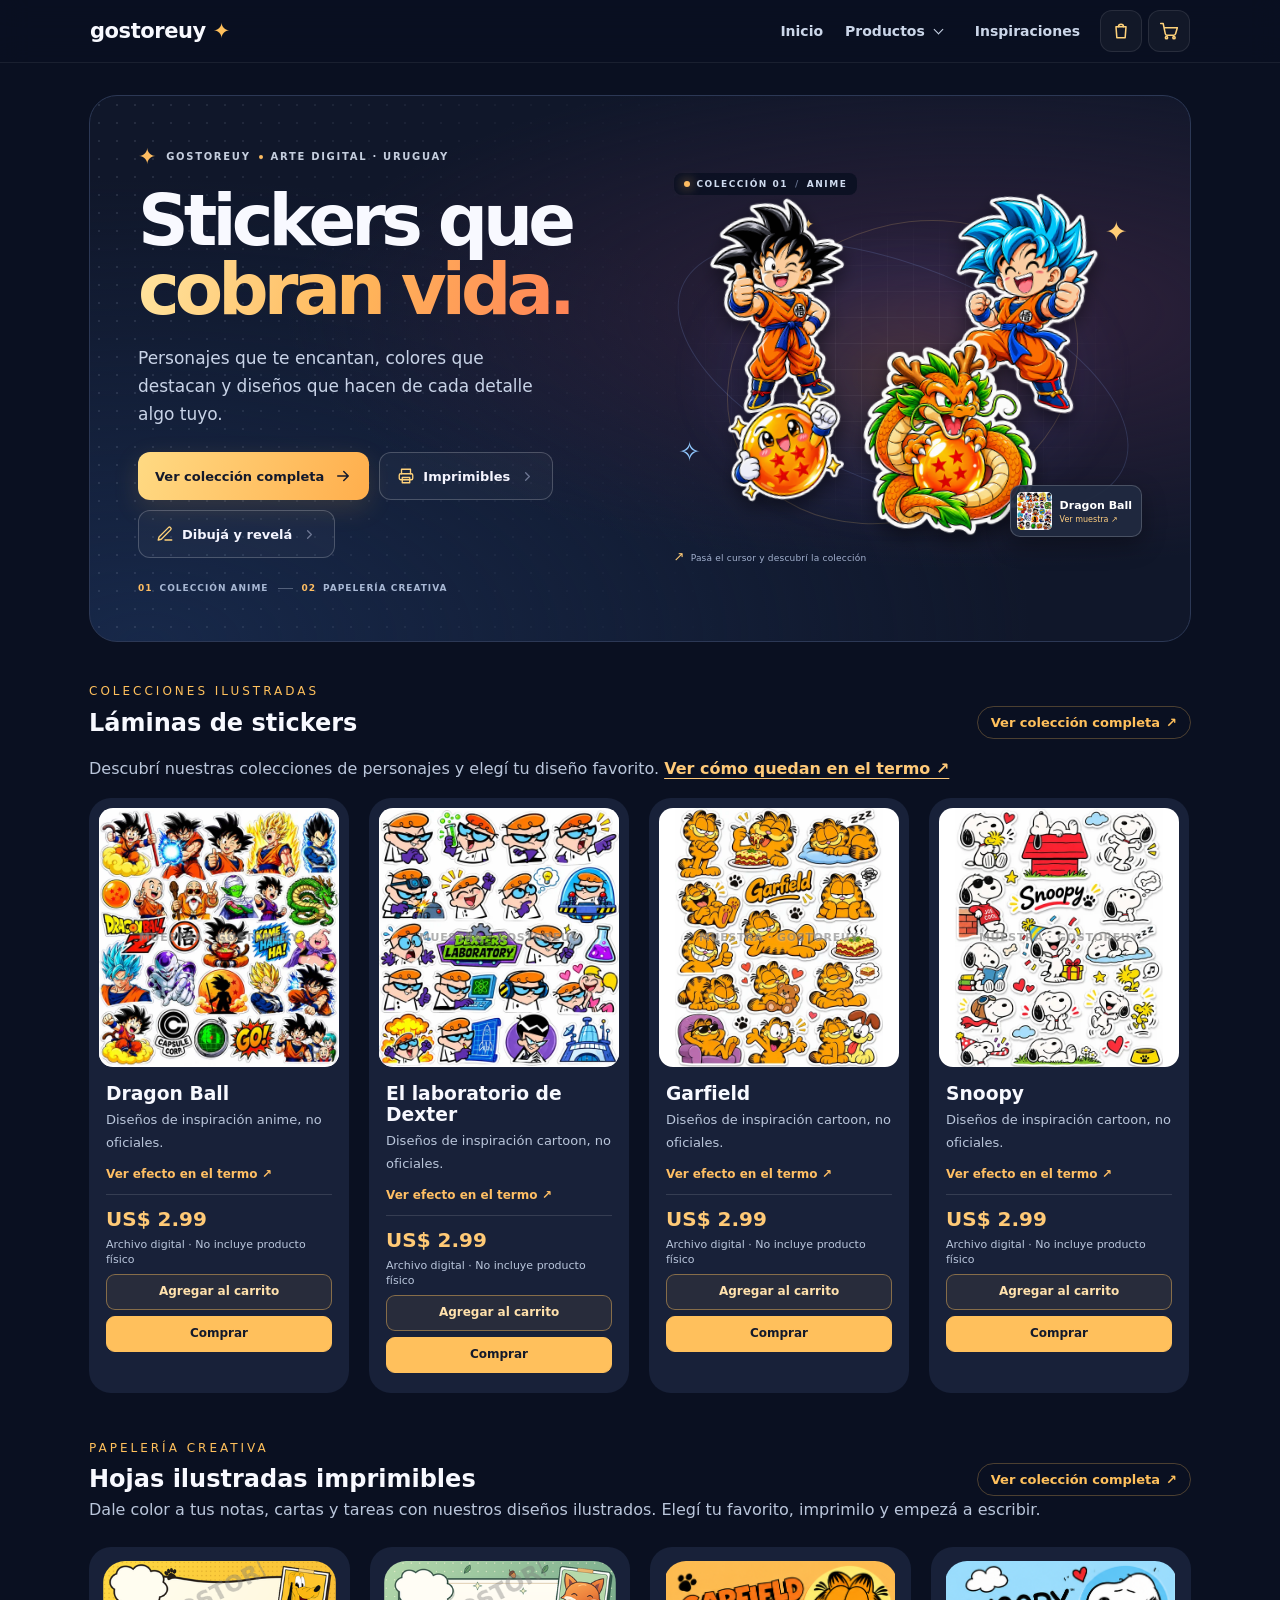
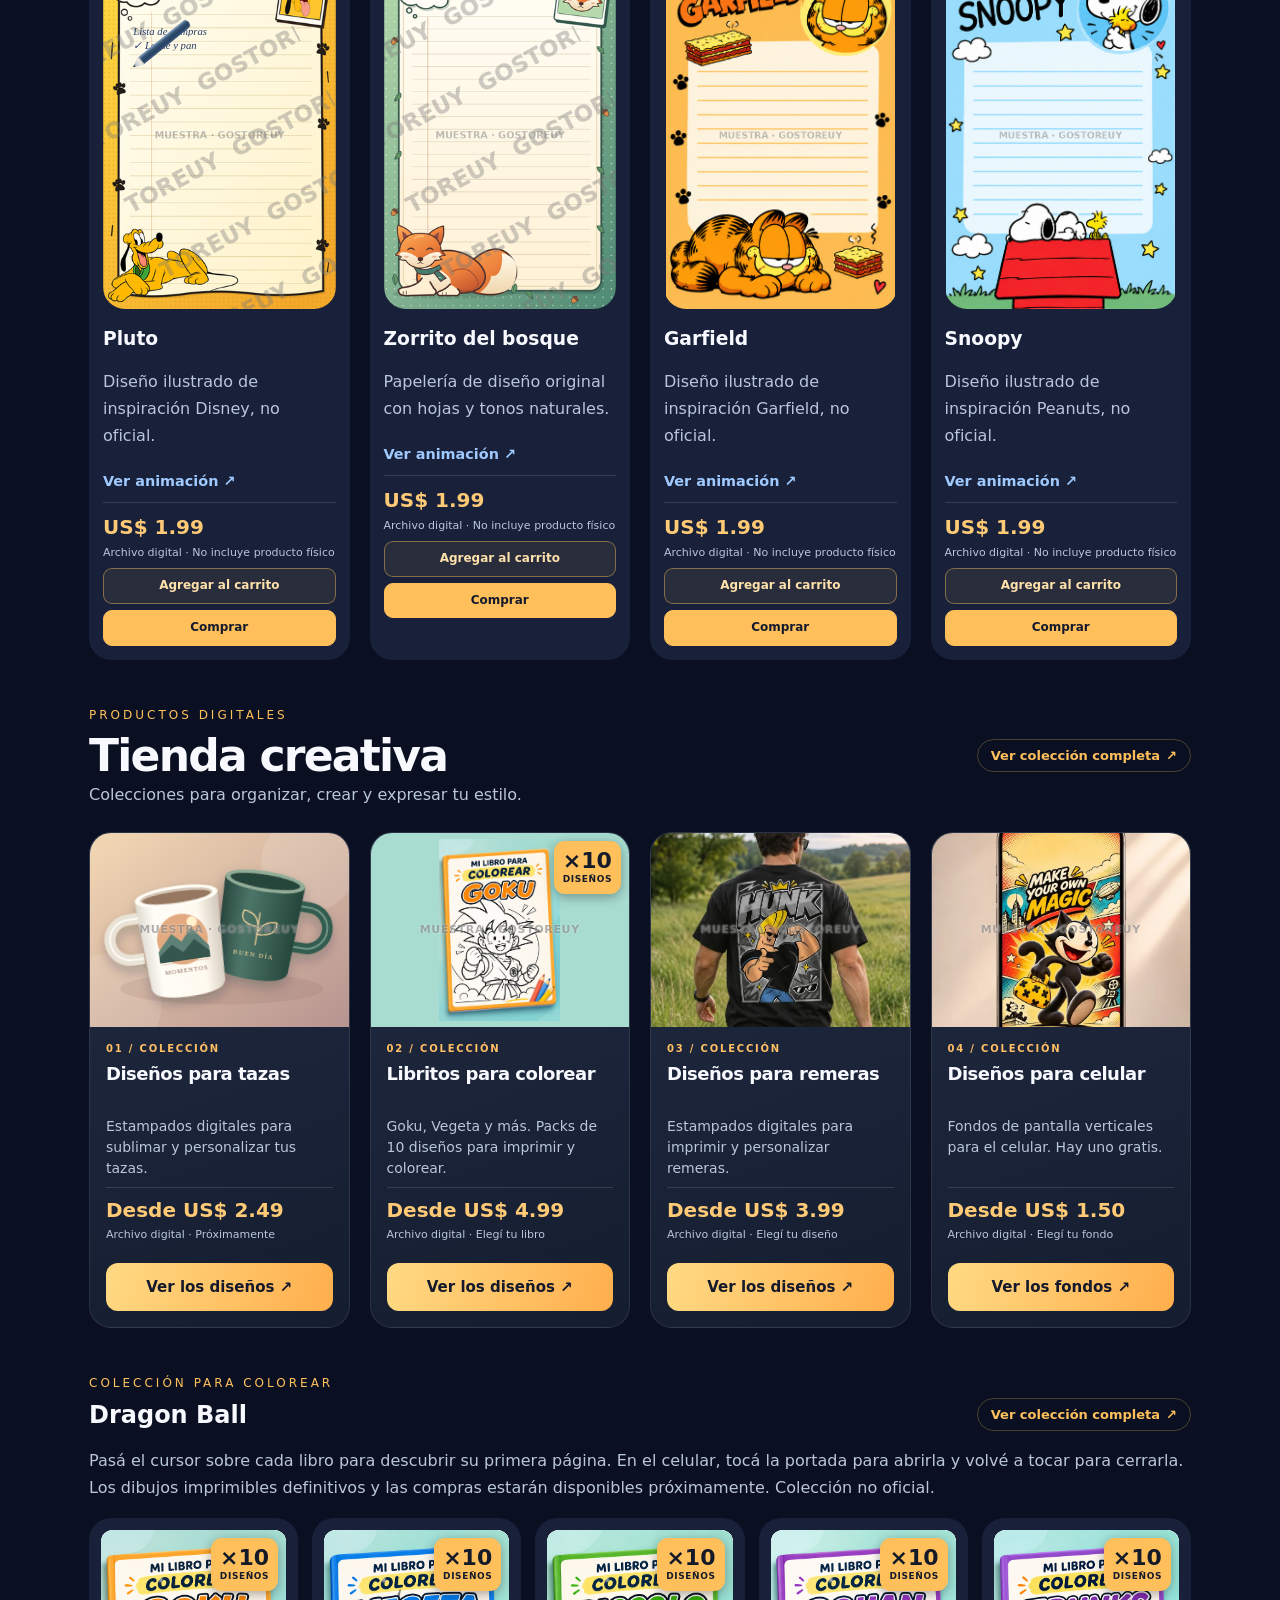
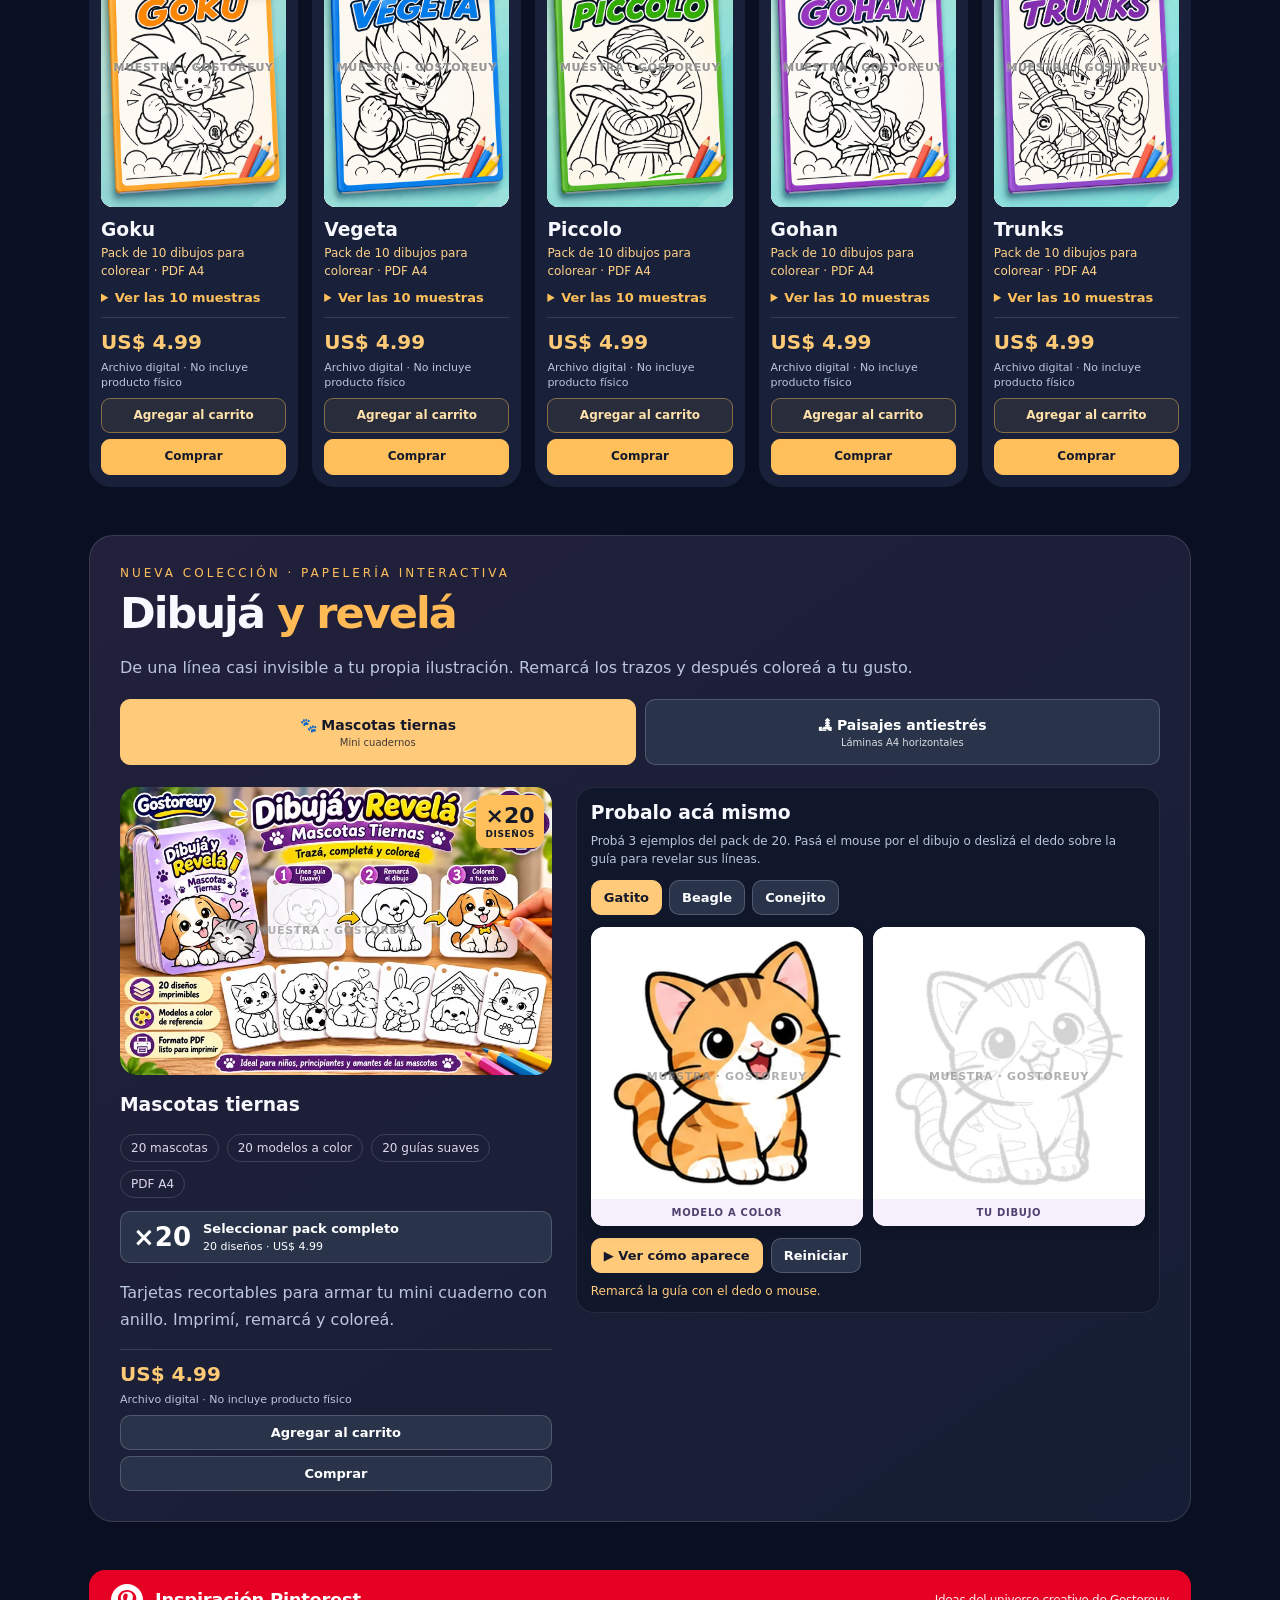
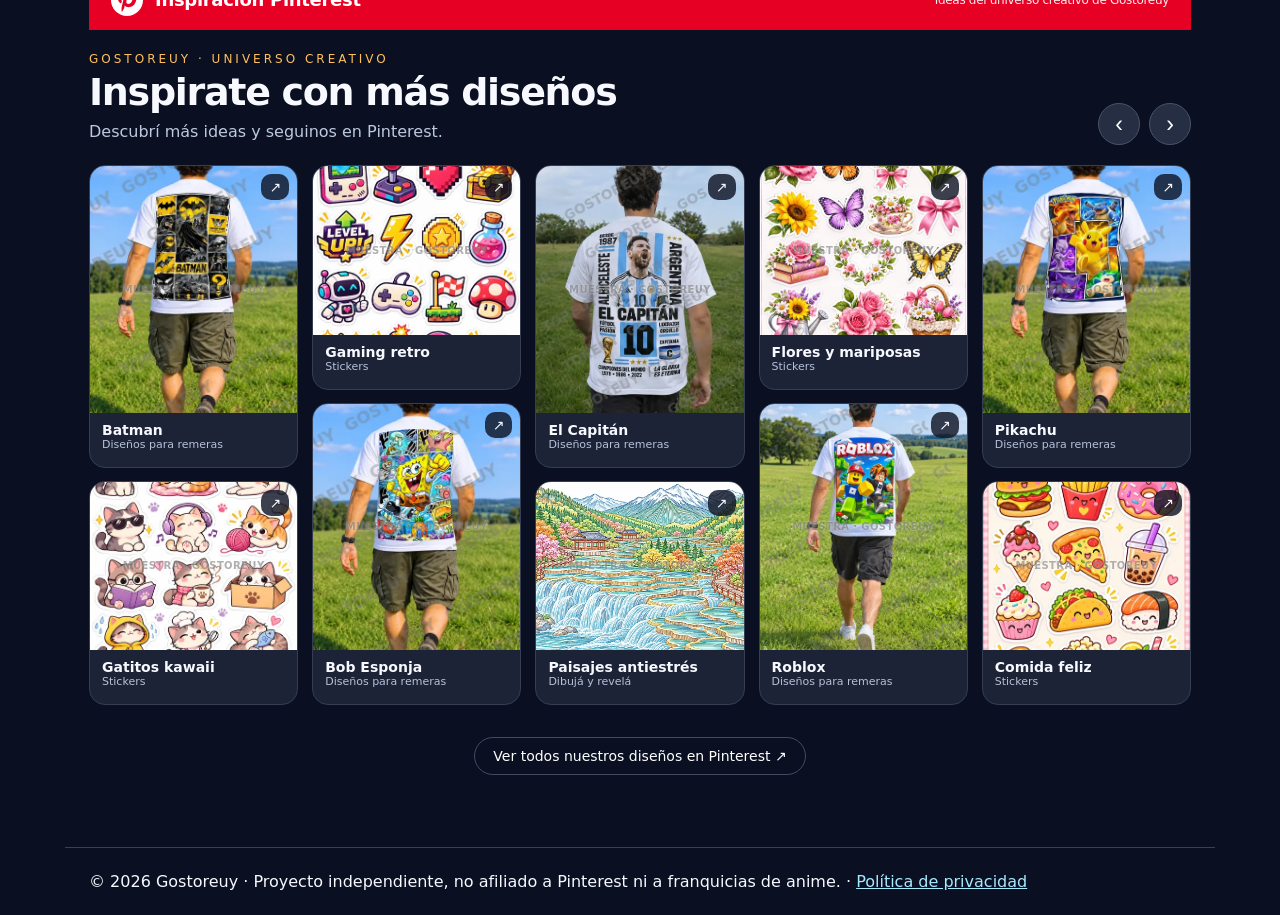
==== commit 4152444c: "Borrado de mail a pedido: acción delete en gostoreuy-claim y formulario "Borrar mi mail" Co-Authored" ====
--- a/index.html
+++ b/index.html
@@ -250,7 +250,7 @@
 #go-pinterest-showcase .cta{display:flex;justify-content:center;margin:18px 0 0}#go-pinterest-showcase .cta a{border:1px solid #414c62;border-radius:999px;padding:10px 18px;text-decoration:none;color:#fff;font-size:14px}#go-pinterest-showcase .cta a:hover{background:#e60023;border-color:#e60023}
 @media(max-width:800px){#go-pinterest-showcase .stack{flex-basis:calc((100% - 28px)/3);height:460px}#go-pinterest-showcase .pin-banner{padding:12px 15px}#go-pinterest-showcase .head{align-items:center}#go-pinterest-showcase .nav button{width:35px;height:35px}}
 @media(max-width:480px){#go-pinterest-showcase .stack{flex-basis:calc((100% - 14px)/2);height:400px}#go-pinterest-showcase .pin-banner small{display:none}#go-pinterest-showcase .info{padding:8px;flex-basis:50px;min-height:50px}#go-pinterest-showcase .head p{font-size:13px}#go-pinterest-showcase .pin-media:after{font-size:8px}}
-#colorear .go-book-samples{margin-top:10px;font-size:13px}#colorear .go-book-samples summary{cursor:pointer;font-weight:700;color:#ffc05c}#colorear .go-book-samples div{display:grid;grid-template-columns:repeat(2,1fr);gap:6px;margin-top:8px}#colorear .go-book-samples img{width:100%;height:auto;background:#fff;border-radius:6px;-webkit-user-drag:none;user-select:none}</style><style id="celular-tile-css">#producto-biblioratos{display:none!important}html[data-catalog="biblioratos"] #galeria #producto-biblioratos{display:flex!important}html[data-catalog="biblioratos"] #galeria #producto-celular{display:none!important}html:is([data-catalog="tazas"],[data-catalog="remeras"],[data-catalog="libros"]) #galeria #producto-celular{display:none!important}</style><style id="insp-css">html[data-catalog="inspiraciones"] main>section#inspiraciones{display:block!important}html:not([data-catalog]) #inspiraciones{display:none}html[data-catalog="todos"] #inspiraciones{display:none!important}#inspiraciones .insp-cat{margin:28px 0 10px;font-size:20px}#inspiraciones .insp-grid{display:grid;grid-template-columns:repeat(auto-fill,minmax(150px,1fr));gap:12px}#inspiraciones .insp-card{display:block;text-decoration:none;color:inherit;background:#182139;border:1px solid #ffffff16;border-radius:12px;overflow:hidden}#inspiraciones .insp-card img{display:block;width:100%;aspect-ratio:3/4;object-fit:cover;background:#fff;-webkit-user-drag:none;user-select:none}#inspiraciones .insp-card span{display:block;padding:8px 10px;font-size:13px;line-height:1.3}#inspiraciones .insp-paid{display:flex;flex-direction:column}#inspiraciones .insp-paid h3{font-size:14px;margin:8px 10px 0;line-height:1.3}#inspiraciones .insp-paid .shop-details{padding:0 0 10px;display:flex;flex-direction:column;flex:1}#inspiraciones .insp-paid .go-buy-panel{margin:8px 10px 0;padding:0;border:0;background:none;box-sizing:border-box;width:calc(100% - 20px);min-width:0}#inspiraciones .insp-paid .go-buy-actions{display:flex;flex-direction:column;gap:6px;width:100%}#inspiraciones .insp-paid .go-add,#inspiraciones .insp-paid .go-buy{width:100%;box-sizing:border-box}#inspiraciones .insp-paid .go-price{font-size:17px}#inspiraciones .insp-paid .go-digital{display:none}#inspiraciones .insp-paid .go-add,#inspiraciones .insp-paid .go-buy{font-size:13px;padding:8px 6px}@media(max-width:480px){#inspiraciones .insp-grid{grid-template-columns:repeat(2,minmax(0,1fr))}}</style><style id="celular-css">#celular .cel-hero{position:relative;width:100%;margin:18px auto 0;overflow:hidden;border-radius:16px;border:1px solid rgba(255,255,255,.12)}#celular .cel-hero img{display:block;width:100%;height:auto}#celular .cel-hero-claim{position:absolute;left:25%;width:50%;top:75%;height:12%;background:transparent;border:0;cursor:pointer}#celular .cel-hero-status{text-align:center;font-size:13px;margin:8px 0 0;color:#a9b3c6}@media(max-width:600px){#celular .cel-hero{border-radius:10px}}html[data-catalog="celular"] main>section#celular{display:block!important}html:not([data-catalog]) #celular{display:none}#celular .cel-card{max-width:360px;margin:18px auto 0;overflow:hidden}#celular .cel-grid{display:grid;grid-template-columns:repeat(auto-fill,minmax(240px,1fr));gap:18px;margin-top:22px}#celular .cel-grid .cel-card{margin:0;max-width:none}#celular .cel-card img{display:block;width:100%;height:auto;aspect-ratio:auto;object-fit:contain;background:#efe3d6}#celular .cel-badge{display:inline-block;background:#2fbf71;color:#08210f;font-weight:800;border-radius:20px;padding:4px 12px;font-size:13px}#celular .cel-btn{padding:12px 16px;border-radius:12px;border:0;font-weight:700;background:#ffc05c;color:#151d30;cursor:pointer;white-space:nowrap}#celular .cel-btn:disabled{opacity:.6;cursor:wait}#celular .cel-claim{max-width:560px;margin:14px auto 0;text-align:center}#celular .cel-claim label{display:block;font-weight:700;margin-bottom:8px}#celular .cel-claim-row{display:flex;gap:8px}#celular .cel-claim input{flex:1;min-width:0;box-sizing:border-box;padding:12px;border-radius:12px;border:1px solid #ffffff33;background:#0f1626;color:#fff;font-size:16px}#celular .cel-claim label.cel-news{display:flex;align-items:flex-start;gap:8px;justify-content:center;text-align:left;font-weight:400;font-size:13px;margin:10px 0 0;cursor:pointer}#celular .cel-claim label.cel-news input{flex:none;width:18px;height:18px;margin:1px 0 0;padding:0}#celular .cel-claim small{display:block;margin-top:8px;opacity:.75;font-size:12px}#celular .cel-msg{margin:10px 0 0;font-size:14px}#celular .cel-msg a{display:block;margin-top:8px;padding:12px;border-radius:12px;background:#2fbf71;color:#08210f;font-weight:800;text-align:center;text-decoration:none}@media(max-width:420px){#celular .cel-claim-row{flex-direction:column}}</style><style id="celular-grid-alignment">
+#colorear .go-book-samples{margin-top:10px;font-size:13px}#colorear .go-book-samples summary{cursor:pointer;font-weight:700;color:#ffc05c}#colorear .go-book-samples div{display:grid;grid-template-columns:repeat(2,1fr);gap:6px;margin-top:8px}#colorear .go-book-samples img{width:100%;height:auto;background:#fff;border-radius:6px;-webkit-user-drag:none;user-select:none}</style><style id="celular-tile-css">#producto-biblioratos{display:none!important}html[data-catalog="biblioratos"] #galeria #producto-biblioratos{display:flex!important}html[data-catalog="biblioratos"] #galeria #producto-celular{display:none!important}html:is([data-catalog="tazas"],[data-catalog="remeras"],[data-catalog="libros"]) #galeria #producto-celular{display:none!important}</style><style id="insp-css">html[data-catalog="inspiraciones"] main>section#inspiraciones{display:block!important}html:not([data-catalog]) #inspiraciones{display:none}html[data-catalog="todos"] #inspiraciones{display:none!important}#inspiraciones .insp-cat{margin:28px 0 10px;font-size:20px}#inspiraciones .insp-grid{display:grid;grid-template-columns:repeat(auto-fill,minmax(150px,1fr));gap:12px}#inspiraciones .insp-card{display:block;text-decoration:none;color:inherit;background:#182139;border:1px solid #ffffff16;border-radius:12px;overflow:hidden}#inspiraciones .insp-card img{display:block;width:100%;aspect-ratio:3/4;object-fit:cover;background:#fff;-webkit-user-drag:none;user-select:none}#inspiraciones .insp-card span{display:block;padding:8px 10px;font-size:13px;line-height:1.3}#inspiraciones .insp-paid{display:flex;flex-direction:column}#inspiraciones .insp-paid h3{font-size:14px;margin:8px 10px 0;line-height:1.3}#inspiraciones .insp-paid .shop-details{padding:0 0 10px;display:flex;flex-direction:column;flex:1}#inspiraciones .insp-paid .go-buy-panel{margin:8px 10px 0;padding:0;border:0;background:none;box-sizing:border-box;width:calc(100% - 20px);min-width:0}#inspiraciones .insp-paid .go-buy-actions{display:flex;flex-direction:column;gap:6px;width:100%}#inspiraciones .insp-paid .go-add,#inspiraciones .insp-paid .go-buy{width:100%;box-sizing:border-box}#inspiraciones .insp-paid .go-price{font-size:17px}#inspiraciones .insp-paid .go-digital{display:none}#inspiraciones .insp-paid .go-add,#inspiraciones .insp-paid .go-buy{font-size:13px;padding:8px 6px}@media(max-width:480px){#inspiraciones .insp-grid{grid-template-columns:repeat(2,minmax(0,1fr))}}</style><style id="celular-css">#celular .cel-hero{position:relative;width:100%;margin:18px auto 0;overflow:hidden;border-radius:16px;border:1px solid rgba(255,255,255,.12)}#celular .cel-hero img{display:block;width:100%;height:auto}#celular .cel-hero-claim{position:absolute;left:25%;width:50%;top:75%;height:12%;background:transparent;border:0;cursor:pointer}#celular .cel-hero-status{text-align:center;font-size:13px;margin:8px 0 0;color:#a9b3c6}@media(max-width:600px){#celular .cel-hero{border-radius:10px}}html[data-catalog="celular"] main>section#celular{display:block!important}html:not([data-catalog]) #celular{display:none}#celular .cel-card{max-width:360px;margin:18px auto 0;overflow:hidden}#celular .cel-grid{display:grid;grid-template-columns:repeat(auto-fill,minmax(240px,1fr));gap:18px;margin-top:22px}#celular .cel-grid .cel-card{margin:0;max-width:none}#celular .cel-card img{display:block;width:100%;height:auto;aspect-ratio:auto;object-fit:contain;background:#efe3d6}#celular .cel-badge{display:inline-block;background:#2fbf71;color:#08210f;font-weight:800;border-radius:20px;padding:4px 12px;font-size:13px}#celular .cel-btn{padding:12px 16px;border-radius:12px;border:0;font-weight:700;background:#ffc05c;color:#151d30;cursor:pointer;white-space:nowrap}#celular .cel-btn:disabled{opacity:.6;cursor:wait}#celular .cel-claim{max-width:560px;margin:14px auto 0;text-align:center}#celular .cel-claim label{display:block;font-weight:700;margin-bottom:8px}#celular .cel-claim-row{display:flex;gap:8px}#celular .cel-claim input{flex:1;min-width:0;box-sizing:border-box;padding:12px;border-radius:12px;border:1px solid #ffffff33;background:#0f1626;color:#fff;font-size:16px}#celular .cel-claim label.cel-news{display:flex;align-items:flex-start;gap:8px;justify-content:center;text-align:left;font-weight:400;font-size:13px;margin:10px 0 0;cursor:pointer}#celular .cel-claim label.cel-news input{flex:none;width:18px;height:18px;margin:1px 0 0;padding:0}#celular .cel-claim small{display:block;margin-top:8px;opacity:.75;font-size:12px}#celular .cel-del{max-width:560px;margin:12px auto 0;text-align:center;font-size:13px}#celular .cel-del summary{cursor:pointer;opacity:.8}#celular .cel-del form{margin-top:10px}#celular .cel-del input{flex:1;min-width:0;box-sizing:border-box;padding:12px;border-radius:12px;border:1px solid #ffffff33;background:#0f1626;color:#fff;font-size:16px}#celular .cel-del .cel-btn{background:#2a3350;color:#fff}#celular .cel-msg{margin:10px 0 0;font-size:14px}#celular .cel-msg a{display:block;margin-top:8px;padding:12px;border-radius:12px;background:#2fbf71;color:#08210f;font-weight:800;text-align:center;text-decoration:none}@media(max-width:420px){#celular .cel-claim-row{flex-direction:column}}</style><style id="celular-grid-alignment">
 #celular .cel-grid{grid-template-columns:repeat(auto-fill,minmax(min(100%,240px),1fr));grid-auto-rows:1fr;align-items:stretch}
 #celular .cel-grid .cel-card{display:flex;flex-direction:column;gap:0;align-self:stretch;width:100%;height:100%;max-width:none;margin:0;padding:0;min-width:0;box-sizing:border-box;transition:box-shadow .25s,border-color .25s}
 #celular .cel-grid .cel-card:hover{transform:none;border-color:#ffbf6455}
@@ -305,7 +305,7 @@
 root.querySelector('#rv-play').addEventListener('click',()=>{if(!ready)return;reset();const token=run,t0=performance.now();status.textContent='Revelando el dibujo…';const reduced=matchMedia('(prefers-reduced-motion: reduce)').matches;function tick(t){if(token!==run)return;const h=reduced?360:Math.min(360,(t-t0)*360/3500);d.save();d.beginPath();d.rect(0,0,360,h);d.clip();tile(d,2);d.restore();if(h<360)requestAnimationFrame(tick);else status.textContent='¡Listo! Ahora podés colorearlo.'}requestAnimationFrame(tick)});
 atlas.onload=()=>{ready=true;reset()};atlas.onerror=()=>status.textContent='No se pudo cargar la muestra. Recargá la página.';atlas.src='assets/revela-atlas.webp';
 })();
-</script><section id="go-pinterest-showcase" aria-labelledby="go-pinterest-title"><a class="pin-banner" href="https://www.pinterest.com/gvelazcamp/" target="_blank" rel="noopener noreferrer" aria-label="Abrir nuestro perfil de Pinterest"><svg viewBox="0 0 24 24" aria-label="Pinterest" role="img"><circle cx="12" cy="12" r="12" fill="white"/><path fill="#e60023" d="M10.4 16.2c.5.8 1.5 1.3 2.7 1.3 3.5 0 5.9-3.1 5.9-6.6 0-3.7-3-6.4-6.8-6.4-4.6 0-7 3.3-7 6.1 0 1.7.7 3.2 2.1 3.8.2.1.4 0 .4-.2l.4-1.3c.1-.2 0-.3-.1-.5-.4-.5-.7-1.1-.7-1.9 0-2.5 1.9-4.7 4.9-4.7 2.7 0 4.2 1.6 4.2 3.8 0 2.9-1.3 5.4-3.3 5.4-1.1 0-1.9-.9-1.6-2.1.4-1.4 1-3 1-4.1 0-.9-.5-1.6-1.4-1.6-1.1 0-2 1.2-2 2.7 0 1 .3 1.6.3 1.6l-1.3 5.4c-.3 1.3-.2 2.8-.1 3.7.1.2.3.2.4 0 .6-.8 1.4-2.1 1.7-3.4z"/></svg><span>Inspiración Pinterest</span><small>Ideas del universo creativo de Gostoreuy</small></a><div class="head"><div><div class="tag">GOSTOREUY · UNIVERSO CREATIVO</div><h2 id="go-pinterest-title">Inspirate con más diseños</h2><p>Descubrí más ideas y seguinos en Pinterest.</p></div><div class="nav"><button type="button" aria-label="Anterior" onclick="document.getElementById('go-pin-rail').scrollBy({left:-450,behavior:'smooth'})">‹</button><button type="button" aria-label="Siguiente" onclick="document.getElementById('go-pin-rail').scrollBy({left:450,behavior:'smooth'})">›</button></div></div><div class="rail" id="go-pin-rail"><div class="stack"><a class="pin tall" href="https://www.pinterest.com/pin/1047298088374891910/" target="_blank" rel="noopener noreferrer" aria-label="Batman · Ver pin en Pinterest"><span class="pin-media"><img src="assets/remeras/batman.webp" alt="Batman" loading="lazy" decoding="async"></span><span class="out">↗</span><div class="info"><strong>Batman</strong><small>Diseños para remeras</small></div></a><a class="pin short" href="https://www.pinterest.com/gvelazcamp/" target="_blank" rel="noopener noreferrer" aria-label="Gatitos kawaii · Ver perfil en Pinterest"><span class="pin-media"><img src="assets/sticker-thumbs/stickers-gatitos-kawaii.webp" alt="Gatitos kawaii" loading="lazy" decoding="async"></span><span class="out">↗</span><div class="info"><strong>Gatitos kawaii</strong><small>Stickers</small></div></a></div><div class="stack"><a class="pin short" href="https://www.pinterest.com/gvelazcamp/" target="_blank" rel="noopener noreferrer" aria-label="Gaming retro · Ver perfil en Pinterest"><span class="pin-media"><img src="assets/sticker-thumbs/stickers-gaming-retro.webp" alt="Gaming retro" loading="lazy" decoding="async"></span><span class="out">↗</span><div class="info"><strong>Gaming retro</strong><small>Stickers</small></div></a><a class="pin tall" href="https://www.pinterest.com/pin/1047298088374891870/" target="_blank" rel="noopener noreferrer" aria-label="Bob Esponja · Ver pin en Pinterest"><span class="pin-media"><img src="assets/remeras/bob-esponja-anime.webp" alt="Bob Esponja" loading="lazy" decoding="async"></span><span class="out">↗</span><div class="info"><strong>Bob Esponja</strong><small>Diseños para remeras</small></div></a></div><div class="stack"><a class="pin " href="https://www.pinterest.com/pin/1047298088374891954/" target="_blank" rel="noopener noreferrer" aria-label="El Capitán · Ver pin en Pinterest"><span class="pin-media"><img src="assets/remeras/el-capitan.webp" alt="El Capitán" loading="lazy" decoding="async"></span><span class="out">↗</span><div class="info"><strong>El Capitán</strong><small>Diseños para remeras</small></div></a><a class="pin short" href="https://www.pinterest.com/pin/1047298088374843343/" target="_blank" rel="noopener noreferrer" aria-label="Paisajes antiestrés · Ver pin en Pinterest"><span class="pin-media"><img src="assets/paisaje-a4-color.webp" alt="Paisajes antiestrés" loading="lazy" decoding="async"></span><span class="out">↗</span><div class="info"><strong>Paisajes antiestrés</strong><small>Dibujá y revelá</small></div></a></div><div class="stack"><a class="pin " href="https://www.pinterest.com/gvelazcamp/" target="_blank" rel="noopener noreferrer" aria-label="Flores y mariposas · Ver perfil en Pinterest"><span class="pin-media"><img src="assets/sticker-thumbs/stickers-flores-mariposas.webp" alt="Flores y mariposas" loading="lazy" decoding="async"></span><span class="out">↗</span><div class="info"><strong>Flores y mariposas</strong><small>Stickers</small></div></a><a class="pin " href="https://www.pinterest.com/pin/1047298088374891949/" target="_blank" rel="noopener noreferrer" aria-label="Roblox · Ver pin en Pinterest"><span class="pin-media"><img src="assets/remeras/roblox.webp" alt="Roblox" loading="lazy" decoding="async"></span><span class="out">↗</span><div class="info"><strong>Roblox</strong><small>Diseños para remeras</small></div></a></div><div class="stack"><a class="pin tall" href="https://www.pinterest.com/gvelazcamp/" target="_blank" rel="noopener noreferrer" aria-label="Pikachu · Ver perfil en Pinterest"><span class="pin-media"><img src="assets/remeras/pokemon-pikachu.webp" alt="Pikachu" loading="lazy" decoding="async"></span><span class="out">↗</span><div class="info"><strong>Pikachu</strong><small>Diseños para remeras</small></div></a><a class="pin short" href="https://www.pinterest.com/gvelazcamp/" target="_blank" rel="noopener noreferrer" aria-label="Comida feliz · Ver perfil en Pinterest"><span class="pin-media"><img src="assets/sticker-thumbs/stickers-comida-feliz.webp" alt="Comida feliz" loading="lazy" decoding="async"></span><span class="out">↗</span><div class="info"><strong>Comida feliz</strong><small>Stickers</small></div></a></div><div class="stack"><a class="pin " href="https://www.pinterest.com/gvelazcamp/" target="_blank" rel="noopener noreferrer" aria-label="The Mask · Ver perfil en Pinterest"><span class="pin-media"><img src="assets/remeras/the-mask.webp" alt="The Mask" loading="lazy" decoding="async"></span><span class="out">↗</span><div class="info"><strong>The Mask</strong><small>Diseños para remeras</small></div></a><a class="pin short" href="https://www.pinterest.com/gvelazcamp/" target="_blank" rel="noopener noreferrer" aria-label="Espacio mágico · Ver perfil en Pinterest"><span class="pin-media"><img src="assets/sticker-thumbs/stickers-espacio-magico.webp" alt="Espacio mágico" loading="lazy" decoding="async"></span><span class="out">↗</span><div class="info"><strong>Espacio mágico</strong><small>Stickers</small></div></a></div><div class="stack"><a class="pin tall" href="https://www.pinterest.com/gvelazcamp/" target="_blank" rel="noopener noreferrer" aria-label="Weapon X · Ver perfil en Pinterest"><span class="pin-media"><img src="assets/remeras/wolverine-weapon-x.webp" alt="Weapon X" loading="lazy" decoding="async"></span><span class="out">↗</span><div class="info"><strong>Weapon X</strong><small>Diseños para remeras</small></div></a><a class="pin short" href="https://www.pinterest.com/gvelazcamp/" target="_blank" rel="noopener noreferrer" aria-label="Mascotas tiernas · Ver perfil en Pinterest"><span class="pin-media"><img src="assets/revela-portada.webp" alt="Mascotas tiernas" loading="lazy" decoding="async"></span><span class="out">↗</span><div class="info"><strong>Mascotas tiernas</strong><small>Dibujá y revelá</small></div></a></div></div><div class="cta"><a href="https://www.pinterest.com/gvelazcamp/" target="_blank" rel="noopener noreferrer">Ver todos nuestros diseños en Pinterest ↗</a></div></section><section id="celular"><div class="tag">Fondos de pantalla</div><div class="collection-heading"><h2>Diseños para celular</h2><a class="collection-back" href="./#celular">← Volver a la portada</a></div><p>Fondos verticales para el celular, con vista previa en pantalla. Colección no oficial.</p><div class="cel-hero"><img src="assets/celular/banner-celular-felix.webp" alt="Diseños para celular. Félix: Make your own magic. Fondos verticales de alta calidad. Reclamar gratis – descargar." width="1672" height="941" decoding="async"><button type="button" class="cel-hero-claim" aria-label="Reclamar gratis – descargar: ir al formulario"></button></div><form class="cel-claim" id="claim-felix" novalidate><label for="claim-mail">Dejá tu mail y descargá el fondo de Félix gratis</label><div class="cel-claim-row"><input id="claim-mail" type="email" name="email" placeholder="tu@mail.com" autocomplete="email" required><button type="submit" class="cel-btn">Reclamar gratis</button></div><label class="cel-news"><input type="checkbox" name="accepts_news" id="claim-news"> Quiero recibir novedades y fondos nuevos de GoStoreUY por mail (opcional)</label><small id="claim-note">Usamos tu mail solo para registrar este reclamo.</small><p class="cel-msg" role="status" aria-live="polite"></p></form><div class="cel-grid"><article class="card shop-card cel-card cel-paid"><img src="assets/celular/popeye.webp" alt="Fondo de pantalla Popeye Power, vista previa en celular" loading="lazy" width="640" height="800"><div class="shop-details"><h3>Popeye Power</h3><span class="shop-status">En preparación</span></div></article><article class="card shop-card cel-card cel-paid"><img src="assets/celular/inspector-gadget.webp" alt="Fondo de pantalla Inspector Gadget, vista previa en celular" loading="lazy" width="640" height="800"><div class="shop-details"><h3>Inspector Gadget</h3><span class="shop-status">En preparación</span></div></article><article class="card shop-card cel-card cel-paid"><img src="assets/celular/inspector-gadget-curious.webp" alt="Fondo de pantalla Inspector Gadget · Stay Curious, vista previa en celular" loading="lazy" width="640" height="800"><div class="shop-details"><h3>Inspector Gadget · Stay Curious</h3><span class="shop-status">En preparación</span></div></article><article class="card shop-card cel-card cel-paid"><img src="assets/celular/samurai-jack.webp" alt="Fondo de pantalla Samurai Jack · Break the Limits, vista previa en celular" loading="lazy" width="640" height="800"><div class="shop-details"><h3>Samurai Jack · Break the Limits</h3><span class="shop-status">En preparación</span></div></article><article class="card shop-card cel-card cel-paid"><img src="assets/celular/pantera-rosa.webp" alt="Fondo de pantalla Pantera Rosa · Stay Cool, vista previa en celular" loading="lazy" width="640" height="800"><div class="shop-details"><h3>Pantera Rosa · Stay Cool</h3><span class="shop-status">En preparación</span></div></article><article class="card shop-card cel-card cel-paid"><img src="assets/celular/pantera-rosa-comic.webp" alt="Fondo de pantalla Pantera Rosa · Comic, vista previa en celular" loading="lazy" width="640" height="800"><div class="shop-details"><h3>Pantera Rosa · Comic</h3><span class="shop-status">En preparación</span></div></article><article class="card shop-card cel-card cel-paid"><img src="assets/celular/coraje.webp" alt="Fondo de pantalla Coraje · Stay Spooky, vista previa en celular" loading="lazy" width="640" height="800"><div class="shop-details"><h3>Coraje · Stay Spooky</h3><span class="shop-status">En preparación</span></div></article><article class="card shop-card cel-card cel-paid"><img src="assets/celular/sonic.webp" alt="Fondo de pantalla Sonic · Neon Speed, vista previa en celular" loading="lazy" width="640" height="800"><div class="shop-details"><h3>Sonic · Neon Speed</h3><span class="shop-status">En preparación</span></div></article><article class="card shop-card cel-card cel-paid"><img src="assets/celular/dexter.webp" alt="Fondo de pantalla Dexter · Genius Mode, vista previa en celular" loading="lazy" width="640" height="800"><div class="shop-details"><h3>Dexter · Genius Mode</h3><span class="shop-status">En preparación</span></div></article><article class="card shop-card cel-card cel-paid"><img src="assets/celular/scooby.webp" alt="Fondo de pantalla Scooby-Doo · Stay Spooky, vista previa en celular" loading="lazy" width="640" height="800"><div class="shop-details"><h3>Scooby-Doo · Stay Spooky</h3><span class="shop-status">En preparación</span></div></article><article class="card shop-card cel-card cel-paid"><img src="assets/celular/alien.webp" alt="Fondo de pantalla Buena Vibra Siempre, vista previa en celular" loading="lazy" width="640" height="800"><div class="shop-details"><h3>Buena Vibra Siempre</h3><span class="shop-status">En preparación</span></div></article><article class="card shop-card cel-card cel-paid"><img src="assets/celular/carpincho.webp" alt="Fondo de pantalla Carpincho World, vista previa en celular" loading="lazy" width="640" height="800"><div class="shop-details"><h3>Carpincho World</h3><span class="shop-status">En preparación</span></div></article><article class="card shop-card cel-card cel-paid"><img src="assets/celular/charizard.webp" alt="Fondo de pantalla Charizard · Retro Fire, vista previa en celular" loading="lazy" width="640" height="800"><div class="shop-details"><h3>Charizard · Retro Fire</h3><span class="shop-status">En preparación</span></div></article><article class="card shop-card cel-card cel-paid"><img src="assets/celular/gta-vice-city.webp" alt="Fondo de pantalla GTA Vice City · Miami Neon, vista previa en celular" loading="lazy" width="640" height="800"><div class="shop-details"><h3>GTA Vice City · Miami Neon</h3><span class="shop-status">En preparación</span></div></article><article class="card shop-card cel-card cel-paid"><img src="assets/celular/mickey.webp" alt="Fondo de pantalla Mickey Mouse · Magic World, vista previa en celular" loading="lazy" width="640" height="800"><div class="shop-details"><h3>Mickey Mouse · Magic World</h3><span class="shop-status">En preparación</span></div></article><article class="card shop-card cel-card cel-paid"><img src="assets/celular/midnight-ramen.webp" alt="Fondo de pantalla Midnight Ramen, vista previa en celular" loading="lazy" width="640" height="800"><div class="shop-details"><h3>Midnight Ramen</h3><span class="shop-status">En preparación</span></div></article><article class="card shop-card cel-card cel-paid"><img src="assets/celular/zombie-party.webp" alt="Fondo de pantalla Zombie Party, vista previa en celular" loading="lazy" width="640" height="800"><div class="shop-details"><h3>Zombie Party</h3><span class="shop-status">En preparación</span></div></article></div><p style="text-align:center;opacity:.8;margin-top:18px">Más fondos para celular, muy pronto.</p></section><section id="inspiraciones"><div class="tag">Galería</div><div class="collection-heading"><h2>Inspiraciones</h2><a class="collection-back" href="./#inspiraciones">← Volver a la portada</a></div><p>Pósters de GoStoreUY para imprimir, a US$ 1,50 cada uno. Las vistas previas tienen marca de agua; el archivo que recibís no. Colección no oficial.</p><h3 class="insp-cat">Pósters</h3><div class="insp-grid"><article class="insp-card insp-paid"><img src="assets/inspiraciones/pin-popeye-power-20261127.webp" alt="Popeye Power" loading="lazy" decoding="async" draggable="false"><div class="shop-details"><h3>Popeye Power</h3><span class="shop-status">En preparación</span></div></article><article class="insp-card insp-paid"><img src="assets/inspiraciones/pin-inspector-gadget-comic-20261127.webp" alt="Inspector Gadget" loading="lazy" decoding="async" draggable="false"><div class="shop-details"><h3>Inspector Gadget</h3><span class="shop-status">En preparación</span></div></article><article class="insp-card insp-paid"><img src="assets/inspiraciones/pin-inspector-gadget-stay-curious-20261127.webp" alt="Inspector Gadget · Stay Curious" loading="lazy" decoding="async" draggable="false"><div class="shop-details"><h3>Inspector Gadget · Stay Curious</h3><span class="shop-status">En preparación</span></div></article><article class="insp-card insp-paid"><img src="assets/inspiraciones/pin-samurai-jack-break-the-limits-20261127.webp" alt="Samurai Jack · Break the Limits" loading="lazy" decoding="async" draggable="false"><div class="shop-details"><h3>Samurai Jack · Break the Limits</h3><span class="shop-status">En preparación</span></div></article><article class="insp-card insp-paid"><img src="assets/inspiraciones/pin-pantera-rosa-stay-cool-20261127.webp" alt="Pantera Rosa · Stay Cool" loading="lazy" decoding="async" draggable="false"><div class="shop-details"><h3>Pantera Rosa · Stay Cool</h3><span class="shop-status">En preparación</span></div></article><article class="insp-card insp-paid"><img src="assets/inspiraciones/pin-pink-panther-comic-20261127.webp" alt="Pantera Rosa · Comic" loading="lazy" decoding="async" draggable="false"><div class="shop-details"><h3>Pantera Rosa · Comic</h3><span class="shop-status">En preparación</span></div></article><article class="insp-card insp-paid"><img src="assets/inspiraciones/pin-coraje-stay-spooky-20261127.webp" alt="Coraje · Stay Spooky" loading="lazy" decoding="async" draggable="false"><div class="shop-details"><h3>Coraje · Stay Spooky</h3><span class="shop-status">En preparación</span></div></article><article class="insp-card insp-paid"><img src="assets/inspiraciones/pin-sonic-neon-speed-20261127.webp" alt="Sonic · Neon Speed" loading="lazy" decoding="async" draggable="false"><div class="shop-details"><h3>Sonic · Neon Speed</h3><span class="shop-status">En preparación</span></div></article><article class="insp-card insp-paid"><img src="assets/inspiraciones/pin-dexter-genius-mode-20261127.webp" alt="Dexter · Genius Mode" loading="lazy" decoding="async" draggable="false"><div class="shop-details"><h3>Dexter · Genius Mode</h3><span class="shop-status">En preparación</span></div></article><article class="insp-card insp-paid"><img src="assets/inspiraciones/pin-scooby-doo-stay-spooky-20261127.webp" alt="Scooby-Doo · Stay Spooky" loading="lazy" decoding="async" draggable="false"><div class="shop-details"><h3>Scooby-Doo · Stay Spooky</h3><span class="shop-status">En preparación</span></div></article><article class="insp-card insp-paid"><img src="assets/inspiraciones/pin-felix-make-your-own-magic-20261127.webp" alt="Félix · Make your own magic" loading="lazy" decoding="async" draggable="false"><div class="shop-details"><h3>Félix · Make your own magic</h3><span class="shop-status">En preparación</span></div></article><article class="insp-card insp-paid"><img src="assets/inspiraciones/pin-buena-vibra-alien-20261126.webp" alt="Buena Vibra Siempre" loading="lazy" decoding="async" draggable="false"><div class="shop-details"><h3>Buena Vibra Siempre</h3><span class="shop-status">En preparación</span></div></article><article class="insp-card insp-paid"><img src="assets/inspiraciones/pin-carpincho-world-20261126.webp" alt="Carpincho World" loading="lazy" decoding="async" draggable="false"><div class="shop-details"><h3>Carpincho World</h3><span class="shop-status">En preparación</span></div></article><article class="insp-card insp-paid"><img src="assets/inspiraciones/pin-charizard-retro-20261126.webp" alt="Charizard · Retro Fire" loading="lazy" decoding="async" draggable="false"><div class="shop-details"><h3>Charizard · Retro Fire</h3><span class="shop-status">En preparación</span></div></article><article class="insp-card insp-paid"><img src="assets/inspiraciones/pin-gta-vice-city-pin-20261126.webp" alt="GTA Vice City · Miami Neon" loading="lazy" decoding="async" draggable="false"><div class="shop-details"><h3>GTA Vice City · Miami Neon</h3><span class="shop-status">En preparación</span></div></article><article class="insp-card insp-paid"><img src="assets/inspiraciones/pin-mickey-magic-20261126.webp" alt="Mickey Mouse · Magic World" loading="lazy" decoding="async" draggable="false"><div class="shop-details"><h3>Mickey Mouse · Magic World</h3><span class="shop-status">En preparación</span></div></article><article class="insp-card insp-paid"><img src="assets/inspiraciones/pin-midnight-ramen-20261127.webp" alt="Midnight Ramen" loading="lazy" decoding="async" draggable="false"><div class="shop-details"><h3>Midnight Ramen</h3><span class="shop-status">En preparación</span></div></article><article class="insp-card insp-paid"><img src="assets/inspiraciones/pin-zombie-party-20261126.webp" alt="Zombie Party" loading="lazy" decoding="async" draggable="false"><div class="shop-details"><h3>Zombie Party</h3><span class="shop-status">En preparación</span></div></article><article class="insp-card insp-paid"><img src="assets/inspiraciones/pin-find-your-magic-20261126.webp" alt="Find your Magic" loading="lazy" decoding="async" draggable="false"><div class="shop-details"><h3>Find your Magic</h3><span class="shop-status">En preparación</span></div></article></div></section></main><footer>© 2026 Gostoreuy · Proyecto independiente, no afiliado a Pinterest ni a franquicias de anime. · <a href="privacy.html">Política de privacidad</a></footer><script>
+</script><section id="go-pinterest-showcase" aria-labelledby="go-pinterest-title"><a class="pin-banner" href="https://www.pinterest.com/gvelazcamp/" target="_blank" rel="noopener noreferrer" aria-label="Abrir nuestro perfil de Pinterest"><svg viewBox="0 0 24 24" aria-label="Pinterest" role="img"><circle cx="12" cy="12" r="12" fill="white"/><path fill="#e60023" d="M10.4 16.2c.5.8 1.5 1.3 2.7 1.3 3.5 0 5.9-3.1 5.9-6.6 0-3.7-3-6.4-6.8-6.4-4.6 0-7 3.3-7 6.1 0 1.7.7 3.2 2.1 3.8.2.1.4 0 .4-.2l.4-1.3c.1-.2 0-.3-.1-.5-.4-.5-.7-1.1-.7-1.9 0-2.5 1.9-4.7 4.9-4.7 2.7 0 4.2 1.6 4.2 3.8 0 2.9-1.3 5.4-3.3 5.4-1.1 0-1.9-.9-1.6-2.1.4-1.4 1-3 1-4.1 0-.9-.5-1.6-1.4-1.6-1.1 0-2 1.2-2 2.7 0 1 .3 1.6.3 1.6l-1.3 5.4c-.3 1.3-.2 2.8-.1 3.7.1.2.3.2.4 0 .6-.8 1.4-2.1 1.7-3.4z"/></svg><span>Inspiración Pinterest</span><small>Ideas del universo creativo de Gostoreuy</small></a><div class="head"><div><div class="tag">GOSTOREUY · UNIVERSO CREATIVO</div><h2 id="go-pinterest-title">Inspirate con más diseños</h2><p>Descubrí más ideas y seguinos en Pinterest.</p></div><div class="nav"><button type="button" aria-label="Anterior" onclick="document.getElementById('go-pin-rail').scrollBy({left:-450,behavior:'smooth'})">‹</button><button type="button" aria-label="Siguiente" onclick="document.getElementById('go-pin-rail').scrollBy({left:450,behavior:'smooth'})">›</button></div></div><div class="rail" id="go-pin-rail"><div class="stack"><a class="pin tall" href="https://www.pinterest.com/pin/1047298088374891910/" target="_blank" rel="noopener noreferrer" aria-label="Batman · Ver pin en Pinterest"><span class="pin-media"><img src="assets/remeras/batman.webp" alt="Batman" loading="lazy" decoding="async"></span><span class="out">↗</span><div class="info"><strong>Batman</strong><small>Diseños para remeras</small></div></a><a class="pin short" href="https://www.pinterest.com/gvelazcamp/" target="_blank" rel="noopener noreferrer" aria-label="Gatitos kawaii · Ver perfil en Pinterest"><span class="pin-media"><img src="assets/sticker-thumbs/stickers-gatitos-kawaii.webp" alt="Gatitos kawaii" loading="lazy" decoding="async"></span><span class="out">↗</span><div class="info"><strong>Gatitos kawaii</strong><small>Stickers</small></div></a></div><div class="stack"><a class="pin short" href="https://www.pinterest.com/gvelazcamp/" target="_blank" rel="noopener noreferrer" aria-label="Gaming retro · Ver perfil en Pinterest"><span class="pin-media"><img src="assets/sticker-thumbs/stickers-gaming-retro.webp" alt="Gaming retro" loading="lazy" decoding="async"></span><span class="out">↗</span><div class="info"><strong>Gaming retro</strong><small>Stickers</small></div></a><a class="pin tall" href="https://www.pinterest.com/pin/1047298088374891870/" target="_blank" rel="noopener noreferrer" aria-label="Bob Esponja · Ver pin en Pinterest"><span class="pin-media"><img src="assets/remeras/bob-esponja-anime.webp" alt="Bob Esponja" loading="lazy" decoding="async"></span><span class="out">↗</span><div class="info"><strong>Bob Esponja</strong><small>Diseños para remeras</small></div></a></div><div class="stack"><a class="pin " href="https://www.pinterest.com/pin/1047298088374891954/" target="_blank" rel="noopener noreferrer" aria-label="El Capitán · Ver pin en Pinterest"><span class="pin-media"><img src="assets/remeras/el-capitan.webp" alt="El Capitán" loading="lazy" decoding="async"></span><span class="out">↗</span><div class="info"><strong>El Capitán</strong><small>Diseños para remeras</small></div></a><a class="pin short" href="https://www.pinterest.com/pin/1047298088374843343/" target="_blank" rel="noopener noreferrer" aria-label="Paisajes antiestrés · Ver pin en Pinterest"><span class="pin-media"><img src="assets/paisaje-a4-color.webp" alt="Paisajes antiestrés" loading="lazy" decoding="async"></span><span class="out">↗</span><div class="info"><strong>Paisajes antiestrés</strong><small>Dibujá y revelá</small></div></a></div><div class="stack"><a class="pin " href="https://www.pinterest.com/gvelazcamp/" target="_blank" rel="noopener noreferrer" aria-label="Flores y mariposas · Ver perfil en Pinterest"><span class="pin-media"><img src="assets/sticker-thumbs/stickers-flores-mariposas.webp" alt="Flores y mariposas" loading="lazy" decoding="async"></span><span class="out">↗</span><div class="info"><strong>Flores y mariposas</strong><small>Stickers</small></div></a><a class="pin " href="https://www.pinterest.com/pin/1047298088374891949/" target="_blank" rel="noopener noreferrer" aria-label="Roblox · Ver pin en Pinterest"><span class="pin-media"><img src="assets/remeras/roblox.webp" alt="Roblox" loading="lazy" decoding="async"></span><span class="out">↗</span><div class="info"><strong>Roblox</strong><small>Diseños para remeras</small></div></a></div><div class="stack"><a class="pin tall" href="https://www.pinterest.com/gvelazcamp/" target="_blank" rel="noopener noreferrer" aria-label="Pikachu · Ver perfil en Pinterest"><span class="pin-media"><img src="assets/remeras/pokemon-pikachu.webp" alt="Pikachu" loading="lazy" decoding="async"></span><span class="out">↗</span><div class="info"><strong>Pikachu</strong><small>Diseños para remeras</small></div></a><a class="pin short" href="https://www.pinterest.com/gvelazcamp/" target="_blank" rel="noopener noreferrer" aria-label="Comida feliz · Ver perfil en Pinterest"><span class="pin-media"><img src="assets/sticker-thumbs/stickers-comida-feliz.webp" alt="Comida feliz" loading="lazy" decoding="async"></span><span class="out">↗</span><div class="info"><strong>Comida feliz</strong><small>Stickers</small></div></a></div><div class="stack"><a class="pin " href="https://www.pinterest.com/gvelazcamp/" target="_blank" rel="noopener noreferrer" aria-label="The Mask · Ver perfil en Pinterest"><span class="pin-media"><img src="assets/remeras/the-mask.webp" alt="The Mask" loading="lazy" decoding="async"></span><span class="out">↗</span><div class="info"><strong>The Mask</strong><small>Diseños para remeras</small></div></a><a class="pin short" href="https://www.pinterest.com/gvelazcamp/" target="_blank" rel="noopener noreferrer" aria-label="Espacio mágico · Ver perfil en Pinterest"><span class="pin-media"><img src="assets/sticker-thumbs/stickers-espacio-magico.webp" alt="Espacio mágico" loading="lazy" decoding="async"></span><span class="out">↗</span><div class="info"><strong>Espacio mágico</strong><small>Stickers</small></div></a></div><div class="stack"><a class="pin tall" href="https://www.pinterest.com/gvelazcamp/" target="_blank" rel="noopener noreferrer" aria-label="Weapon X · Ver perfil en Pinterest"><span class="pin-media"><img src="assets/remeras/wolverine-weapon-x.webp" alt="Weapon X" loading="lazy" decoding="async"></span><span class="out">↗</span><div class="info"><strong>Weapon X</strong><small>Diseños para remeras</small></div></a><a class="pin short" href="https://www.pinterest.com/gvelazcamp/" target="_blank" rel="noopener noreferrer" aria-label="Mascotas tiernas · Ver perfil en Pinterest"><span class="pin-media"><img src="assets/revela-portada.webp" alt="Mascotas tiernas" loading="lazy" decoding="async"></span><span class="out">↗</span><div class="info"><strong>Mascotas tiernas</strong><small>Dibujá y revelá</small></div></a></div></div><div class="cta"><a href="https://www.pinterest.com/gvelazcamp/" target="_blank" rel="noopener noreferrer">Ver todos nuestros diseños en Pinterest ↗</a></div></section><section id="celular"><div class="tag">Fondos de pantalla</div><div class="collection-heading"><h2>Diseños para celular</h2><a class="collection-back" href="./#celular">← Volver a la portada</a></div><p>Fondos verticales para el celular, con vista previa en pantalla. Colección no oficial.</p><div class="cel-hero"><img src="assets/celular/banner-celular-felix.webp" alt="Diseños para celular. Félix: Make your own magic. Fondos verticales de alta calidad. Reclamar gratis – descargar." width="1672" height="941" decoding="async"><button type="button" class="cel-hero-claim" aria-label="Reclamar gratis – descargar: ir al formulario"></button></div><form class="cel-claim" id="claim-felix" novalidate><label for="claim-mail">Dejá tu mail y descargá el fondo de Félix gratis</label><div class="cel-claim-row"><input id="claim-mail" type="email" name="email" placeholder="tu@mail.com" autocomplete="email" required><button type="submit" class="cel-btn">Reclamar gratis</button></div><label class="cel-news"><input type="checkbox" name="accepts_news" id="claim-news"> Quiero recibir novedades y fondos nuevos de GoStoreUY por mail (opcional)</label><small id="claim-note">Usamos tu mail solo para registrar este reclamo.</small><p class="cel-msg" role="status" aria-live="polite"></p></form><details class="cel-del"><summary>Borrar mi mail</summary><form id="claim-del" novalidate><div class="cel-claim-row"><input type="email" id="del-mail" placeholder="tu@mail.com" autocomplete="email" required aria-label="Mail a borrar"><button type="submit" class="cel-btn">Borrar</button></div><p class="cel-msg" role="status" aria-live="polite"></p></form></details><div class="cel-grid"><article class="card shop-card cel-card cel-paid"><img src="assets/celular/popeye.webp" alt="Fondo de pantalla Popeye Power, vista previa en celular" loading="lazy" width="640" height="800"><div class="shop-details"><h3>Popeye Power</h3><span class="shop-status">En preparación</span></div></article><article class="card shop-card cel-card cel-paid"><img src="assets/celular/inspector-gadget.webp" alt="Fondo de pantalla Inspector Gadget, vista previa en celular" loading="lazy" width="640" height="800"><div class="shop-details"><h3>Inspector Gadget</h3><span class="shop-status">En preparación</span></div></article><article class="card shop-card cel-card cel-paid"><img src="assets/celular/inspector-gadget-curious.webp" alt="Fondo de pantalla Inspector Gadget · Stay Curious, vista previa en celular" loading="lazy" width="640" height="800"><div class="shop-details"><h3>Inspector Gadget · Stay Curious</h3><span class="shop-status">En preparación</span></div></article><article class="card shop-card cel-card cel-paid"><img src="assets/celular/samurai-jack.webp" alt="Fondo de pantalla Samurai Jack · Break the Limits, vista previa en celular" loading="lazy" width="640" height="800"><div class="shop-details"><h3>Samurai Jack · Break the Limits</h3><span class="shop-status">En preparación</span></div></article><article class="card shop-card cel-card cel-paid"><img src="assets/celular/pantera-rosa.webp" alt="Fondo de pantalla Pantera Rosa · Stay Cool, vista previa en celular" loading="lazy" width="640" height="800"><div class="shop-details"><h3>Pantera Rosa · Stay Cool</h3><span class="shop-status">En preparación</span></div></article><article class="card shop-card cel-card cel-paid"><img src="assets/celular/pantera-rosa-comic.webp" alt="Fondo de pantalla Pantera Rosa · Comic, vista previa en celular" loading="lazy" width="640" height="800"><div class="shop-details"><h3>Pantera Rosa · Comic</h3><span class="shop-status">En preparación</span></div></article><article class="card shop-card cel-card cel-paid"><img src="assets/celular/coraje.webp" alt="Fondo de pantalla Coraje · Stay Spooky, vista previa en celular" loading="lazy" width="640" height="800"><div class="shop-details"><h3>Coraje · Stay Spooky</h3><span class="shop-status">En preparación</span></div></article><article class="card shop-card cel-card cel-paid"><img src="assets/celular/sonic.webp" alt="Fondo de pantalla Sonic · Neon Speed, vista previa en celular" loading="lazy" width="640" height="800"><div class="shop-details"><h3>Sonic · Neon Speed</h3><span class="shop-status">En preparación</span></div></article><article class="card shop-card cel-card cel-paid"><img src="assets/celular/dexter.webp" alt="Fondo de pantalla Dexter · Genius Mode, vista previa en celular" loading="lazy" width="640" height="800"><div class="shop-details"><h3>Dexter · Genius Mode</h3><span class="shop-status">En preparación</span></div></article><article class="card shop-card cel-card cel-paid"><img src="assets/celular/scooby.webp" alt="Fondo de pantalla Scooby-Doo · Stay Spooky, vista previa en celular" loading="lazy" width="640" height="800"><div class="shop-details"><h3>Scooby-Doo · Stay Spooky</h3><span class="shop-status">En preparación</span></div></article><article class="card shop-card cel-card cel-paid"><img src="assets/celular/alien.webp" alt="Fondo de pantalla Buena Vibra Siempre, vista previa en celular" loading="lazy" width="640" height="800"><div class="shop-details"><h3>Buena Vibra Siempre</h3><span class="shop-status">En preparación</span></div></article><article class="card shop-card cel-card cel-paid"><img src="assets/celular/carpincho.webp" alt="Fondo de pantalla Carpincho World, vista previa en celular" loading="lazy" width="640" height="800"><div class="shop-details"><h3>Carpincho World</h3><span class="shop-status">En preparación</span></div></article><article class="card shop-card cel-card cel-paid"><img src="assets/celular/charizard.webp" alt="Fondo de pantalla Charizard · Retro Fire, vista previa en celular" loading="lazy" width="640" height="800"><div class="shop-details"><h3>Charizard · Retro Fire</h3><span class="shop-status">En preparación</span></div></article><article class="card shop-card cel-card cel-paid"><img src="assets/celular/gta-vice-city.webp" alt="Fondo de pantalla GTA Vice City · Miami Neon, vista previa en celular" loading="lazy" width="640" height="800"><div class="shop-details"><h3>GTA Vice City · Miami Neon</h3><span class="shop-status">En preparación</span></div></article><article class="card shop-card cel-card cel-paid"><img src="assets/celular/mickey.webp" alt="Fondo de pantalla Mickey Mouse · Magic World, vista previa en celular" loading="lazy" width="640" height="800"><div class="shop-details"><h3>Mickey Mouse · Magic World</h3><span class="shop-status">En preparación</span></div></article><article class="card shop-card cel-card cel-paid"><img src="assets/celular/midnight-ramen.webp" alt="Fondo de pantalla Midnight Ramen, vista previa en celular" loading="lazy" width="640" height="800"><div class="shop-details"><h3>Midnight Ramen</h3><span class="shop-status">En preparación</span></div></article><article class="card shop-card cel-card cel-paid"><img src="assets/celular/zombie-party.webp" alt="Fondo de pantalla Zombie Party, vista previa en celular" loading="lazy" width="640" height="800"><div class="shop-details"><h3>Zombie Party</h3><span class="shop-status">En preparación</span></div></article></div><p style="text-align:center;opacity:.8;margin-top:18px">Más fondos para celular, muy pronto.</p></section><section id="inspiraciones"><div class="tag">Galería</div><div class="collection-heading"><h2>Inspiraciones</h2><a class="collection-back" href="./#inspiraciones">← Volver a la portada</a></div><p>Pósters de GoStoreUY para imprimir, a US$ 1,50 cada uno. Las vistas previas tienen marca de agua; el archivo que recibís no. Colección no oficial.</p><h3 class="insp-cat">Pósters</h3><div class="insp-grid"><article class="insp-card insp-paid"><img src="assets/inspiraciones/pin-popeye-power-20261127.webp" alt="Popeye Power" loading="lazy" decoding="async" draggable="false"><div class="shop-details"><h3>Popeye Power</h3><span class="shop-status">En preparación</span></div></article><article class="insp-card insp-paid"><img src="assets/inspiraciones/pin-inspector-gadget-comic-20261127.webp" alt="Inspector Gadget" loading="lazy" decoding="async" draggable="false"><div class="shop-details"><h3>Inspector Gadget</h3><span class="shop-status">En preparación</span></div></article><article class="insp-card insp-paid"><img src="assets/inspiraciones/pin-inspector-gadget-stay-curious-20261127.webp" alt="Inspector Gadget · Stay Curious" loading="lazy" decoding="async" draggable="false"><div class="shop-details"><h3>Inspector Gadget · Stay Curious</h3><span class="shop-status">En preparación</span></div></article><article class="insp-card insp-paid"><img src="assets/inspiraciones/pin-samurai-jack-break-the-limits-20261127.webp" alt="Samurai Jack · Break the Limits" loading="lazy" decoding="async" draggable="false"><div class="shop-details"><h3>Samurai Jack · Break the Limits</h3><span class="shop-status">En preparación</span></div></article><article class="insp-card insp-paid"><img src="assets/inspiraciones/pin-pantera-rosa-stay-cool-20261127.webp" alt="Pantera Rosa · Stay Cool" loading="lazy" decoding="async" draggable="false"><div class="shop-details"><h3>Pantera Rosa · Stay Cool</h3><span class="shop-status">En preparación</span></div></article><article class="insp-card insp-paid"><img src="assets/inspiraciones/pin-pink-panther-comic-20261127.webp" alt="Pantera Rosa · Comic" loading="lazy" decoding="async" draggable="false"><div class="shop-details"><h3>Pantera Rosa · Comic</h3><span class="shop-status">En preparación</span></div></article><article class="insp-card insp-paid"><img src="assets/inspiraciones/pin-coraje-stay-spooky-20261127.webp" alt="Coraje · Stay Spooky" loading="lazy" decoding="async" draggable="false"><div class="shop-details"><h3>Coraje · Stay Spooky</h3><span class="shop-status">En preparación</span></div></article><article class="insp-card insp-paid"><img src="assets/inspiraciones/pin-sonic-neon-speed-20261127.webp" alt="Sonic · Neon Speed" loading="lazy" decoding="async" draggable="false"><div class="shop-details"><h3>Sonic · Neon Speed</h3><span class="shop-status">En preparación</span></div></article><article class="insp-card insp-paid"><img src="assets/inspiraciones/pin-dexter-genius-mode-20261127.webp" alt="Dexter · Genius Mode" loading="lazy" decoding="async" draggable="false"><div class="shop-details"><h3>Dexter · Genius Mode</h3><span class="shop-status">En preparación</span></div></article><article class="insp-card insp-paid"><img src="assets/inspiraciones/pin-scooby-doo-stay-spooky-20261127.webp" alt="Scooby-Doo · Stay Spooky" loading="lazy" decoding="async" draggable="false"><div class="shop-details"><h3>Scooby-Doo · Stay Spooky</h3><span class="shop-status">En preparación</span></div></article><article class="insp-card insp-paid"><img src="assets/inspiraciones/pin-felix-make-your-own-magic-20261127.webp" alt="Félix · Make your own magic" loading="lazy" decoding="async" draggable="false"><div class="shop-details"><h3>Félix · Make your own magic</h3><span class="shop-status">En preparación</span></div></article><article class="insp-card insp-paid"><img src="assets/inspiraciones/pin-buena-vibra-alien-20261126.webp" alt="Buena Vibra Siempre" loading="lazy" decoding="async" draggable="false"><div class="shop-details"><h3>Buena Vibra Siempre</h3><span class="shop-status">En preparación</span></div></article><article class="insp-card insp-paid"><img src="assets/inspiraciones/pin-carpincho-world-20261126.webp" alt="Carpincho World" loading="lazy" decoding="async" draggable="false"><div class="shop-details"><h3>Carpincho World</h3><span class="shop-status">En preparación</span></div></article><article class="insp-card insp-paid"><img src="assets/inspiraciones/pin-charizard-retro-20261126.webp" alt="Charizard · Retro Fire" loading="lazy" decoding="async" draggable="false"><div class="shop-details"><h3>Charizard · Retro Fire</h3><span class="shop-status">En preparación</span></div></article><article class="insp-card insp-paid"><img src="assets/inspiraciones/pin-gta-vice-city-pin-20261126.webp" alt="GTA Vice City · Miami Neon" loading="lazy" decoding="async" draggable="false"><div class="shop-details"><h3>GTA Vice City · Miami Neon</h3><span class="shop-status">En preparación</span></div></article><article class="insp-card insp-paid"><img src="assets/inspiraciones/pin-mickey-magic-20261126.webp" alt="Mickey Mouse · Magic World" loading="lazy" decoding="async" draggable="false"><div class="shop-details"><h3>Mickey Mouse · Magic World</h3><span class="shop-status">En preparación</span></div></article><article class="insp-card insp-paid"><img src="assets/inspiraciones/pin-midnight-ramen-20261127.webp" alt="Midnight Ramen" loading="lazy" decoding="async" draggable="false"><div class="shop-details"><h3>Midnight Ramen</h3><span class="shop-status">En preparación</span></div></article><article class="insp-card insp-paid"><img src="assets/inspiraciones/pin-zombie-party-20261126.webp" alt="Zombie Party" loading="lazy" decoding="async" draggable="false"><div class="shop-details"><h3>Zombie Party</h3><span class="shop-status">En preparación</span></div></article><article class="insp-card insp-paid"><img src="assets/inspiraciones/pin-find-your-magic-20261126.webp" alt="Find your Magic" loading="lazy" decoding="async" draggable="false"><div class="shop-details"><h3>Find your Magic</h3><span class="shop-status">En preparación</span></div></article></div></section></main><footer>© 2026 Gostoreuy · Proyecto independiente, no afiliado a Pinterest ni a franquicias de anime. · <a href="privacy.html">Política de privacidad</a></footer><script>
 (()=>{const masks={goku:[[30,171],[57,163],[91,165],[113,157],[146,153],[159,158],[170,175],[205,160],[257,158],[268,320],[246,335],[225,398],[37,410]],vegeta:[[29,176],[68,167],[104,164],[129,153],[153,153],[178,153],[200,160],[245,157],[267,318],[244,337],[221,399],[38,410]],gohan:[[30,171],[63,165],[105,160],[146,157],[178,155],[201,157],[254,157],[268,319],[246,337],[223,399],[37,410]],piccolo:[[29,175],[60,167],[98,164],[143,155],[177,155],[204,157],[254,154],[268,320],[244,339],[220,400],[38,410]],trunks:[[29,175],[57,168],[94,164],[135,158],[174,153],[201,154],[250,157],[267,320],[244,336],[222,400],[38,410]]};
 document.querySelectorAll('#colorear .book-toggle').forEach(btn=>{const img=btn.querySelector('img'),page=btn.querySelector('canvas'),ctx=page.getContext('2d'),label=btn.closest('article').querySelector('.book-action'),name=btn.closest('article').querySelector('h3').textContent;let ready=false;ctx.fillStyle='#fff';ctx.fillRect(0,0,600,900);
 function prepare(){if(ready||!img.naturalWidth)return;const source=document.createElement('canvas');source.width=600;source.height=900;const c=source.getContext('2d',{willReadFrequently:true});c.fillStyle='#fff';c.fillRect(0,0,600,900);c.save();c.beginPath();masks[btn.dataset.book].forEach(([x,y],i)=>i?c.lineTo(x*2,y*2):c.moveTo(x*2,y*2));c.closePath();c.clip();c.drawImage(img,0,0,600,900);c.restore();const pixels=c.getImageData(0,0,600,900);for(let i=0;i<pixels.data.length;i+=4){const r=pixels.data[i],g=pixels.data[i+1],b=pixels.data[i+2],avg=(r+g+b)/3;const v=Math.max(r,g,b)-Math.min(r,g,b)>45?255:255-Math.min(255,Math.max(0,(150-avg)*2));pixels.data[i]=pixels.data[i+1]=pixels.data[i+2]=v;pixels.data[i+3]=255;}c.putImageData(pixels,0,0);ctx.fillStyle='#fff';ctx.fillRect(0,0,600,900);ctx.drawImage(source,50,290,505,538,35,167,530,565);ready=true;}
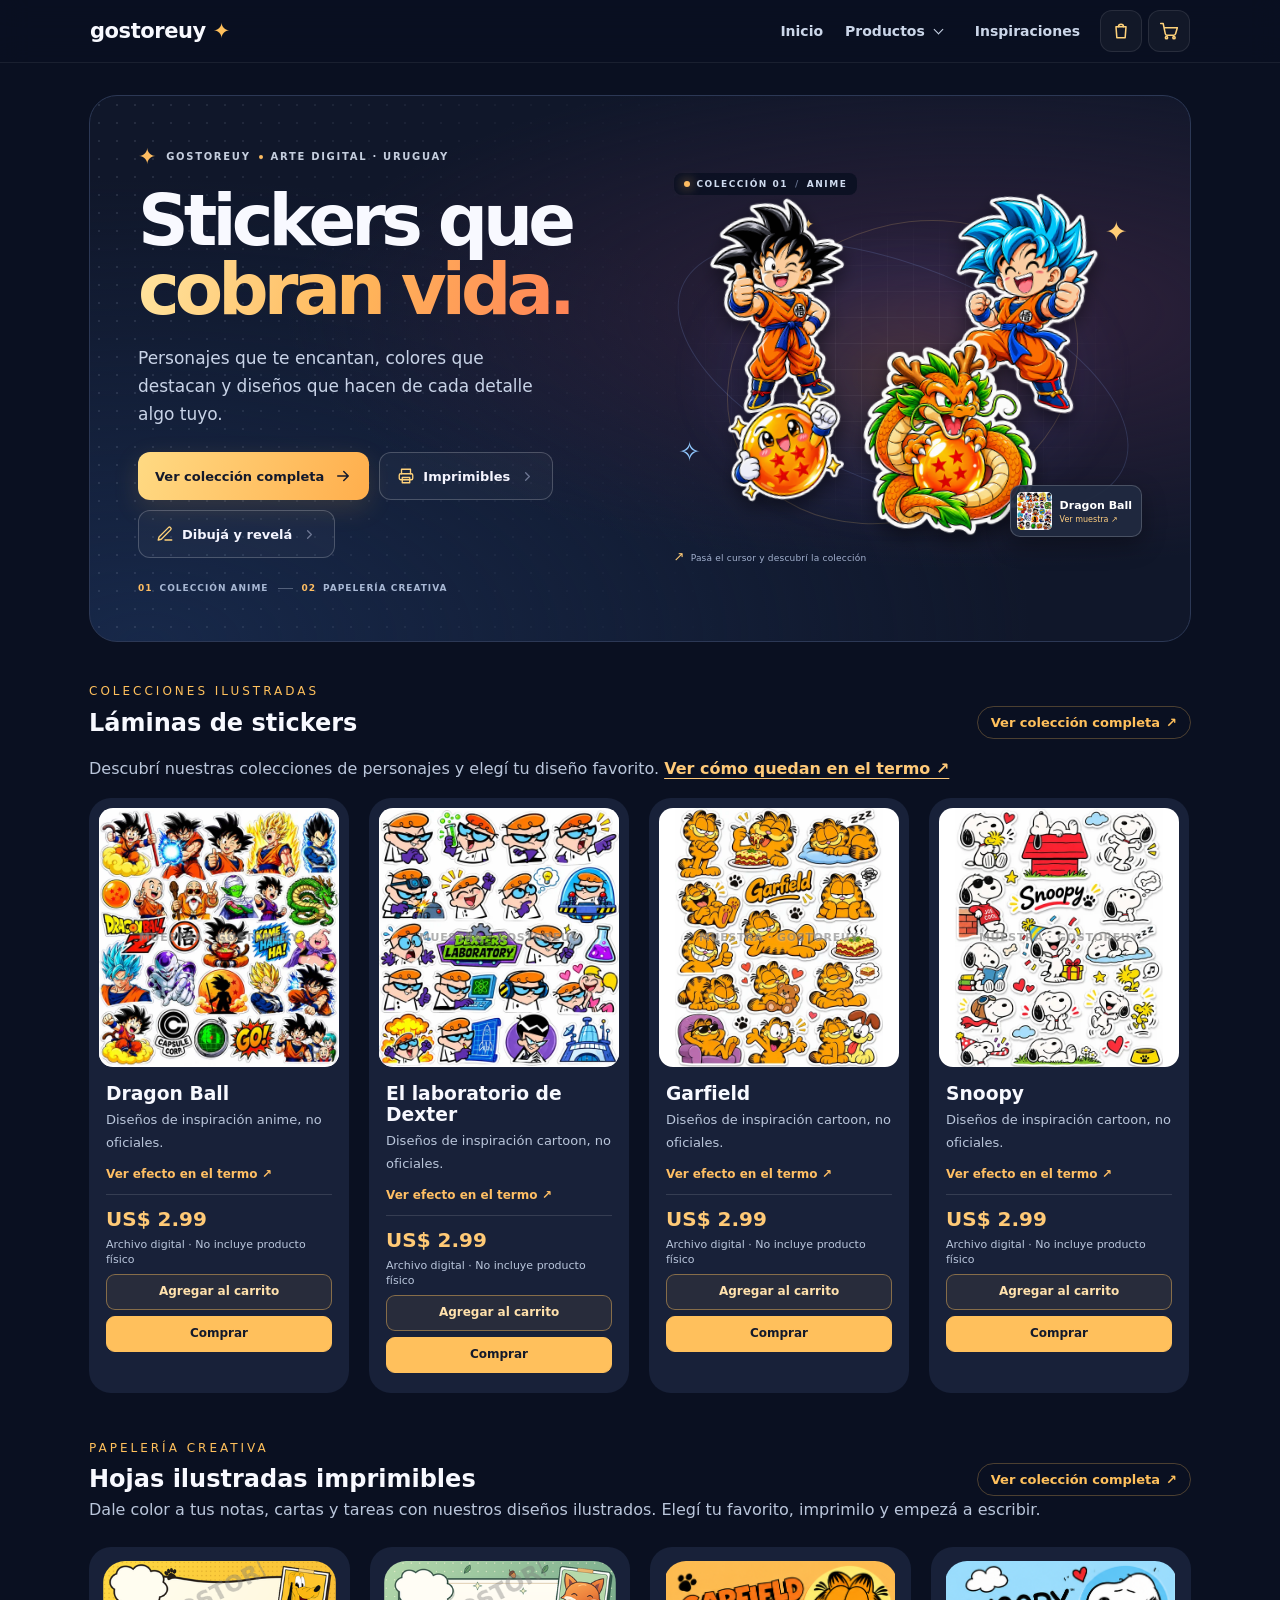
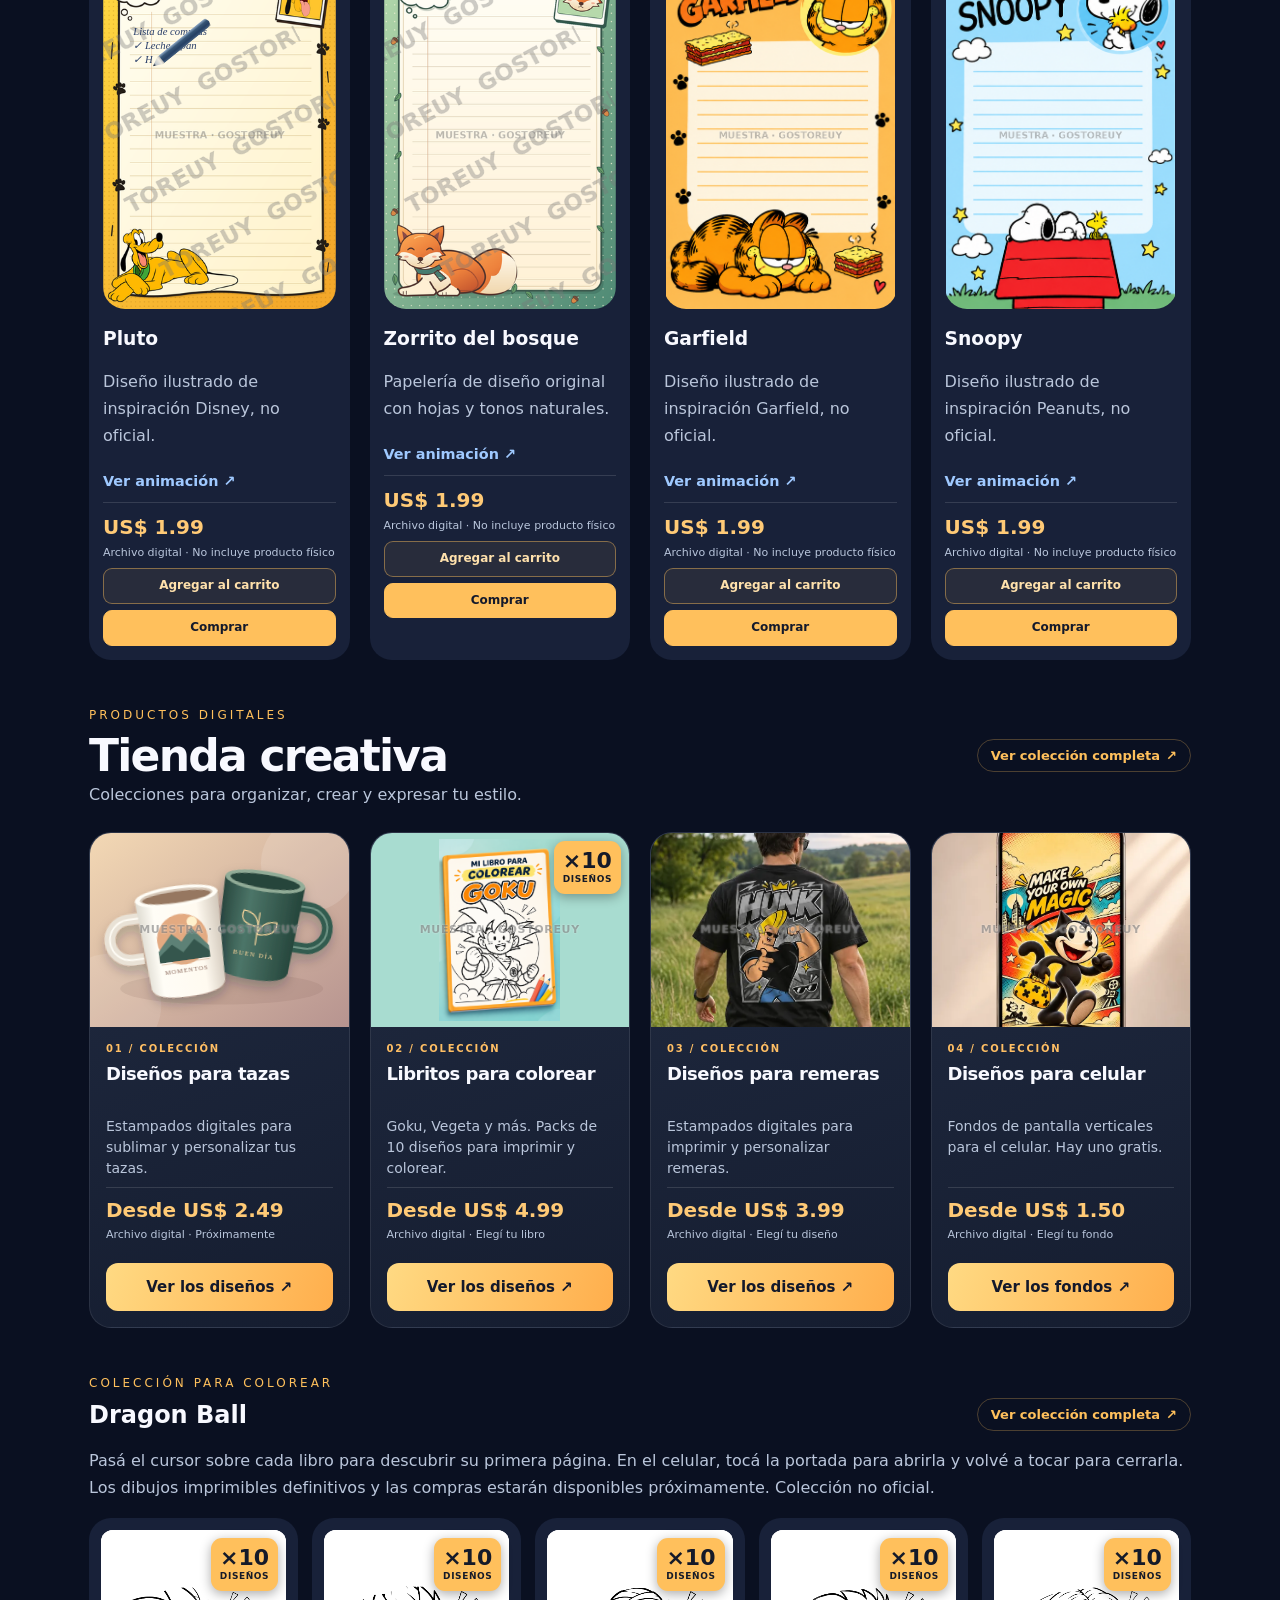
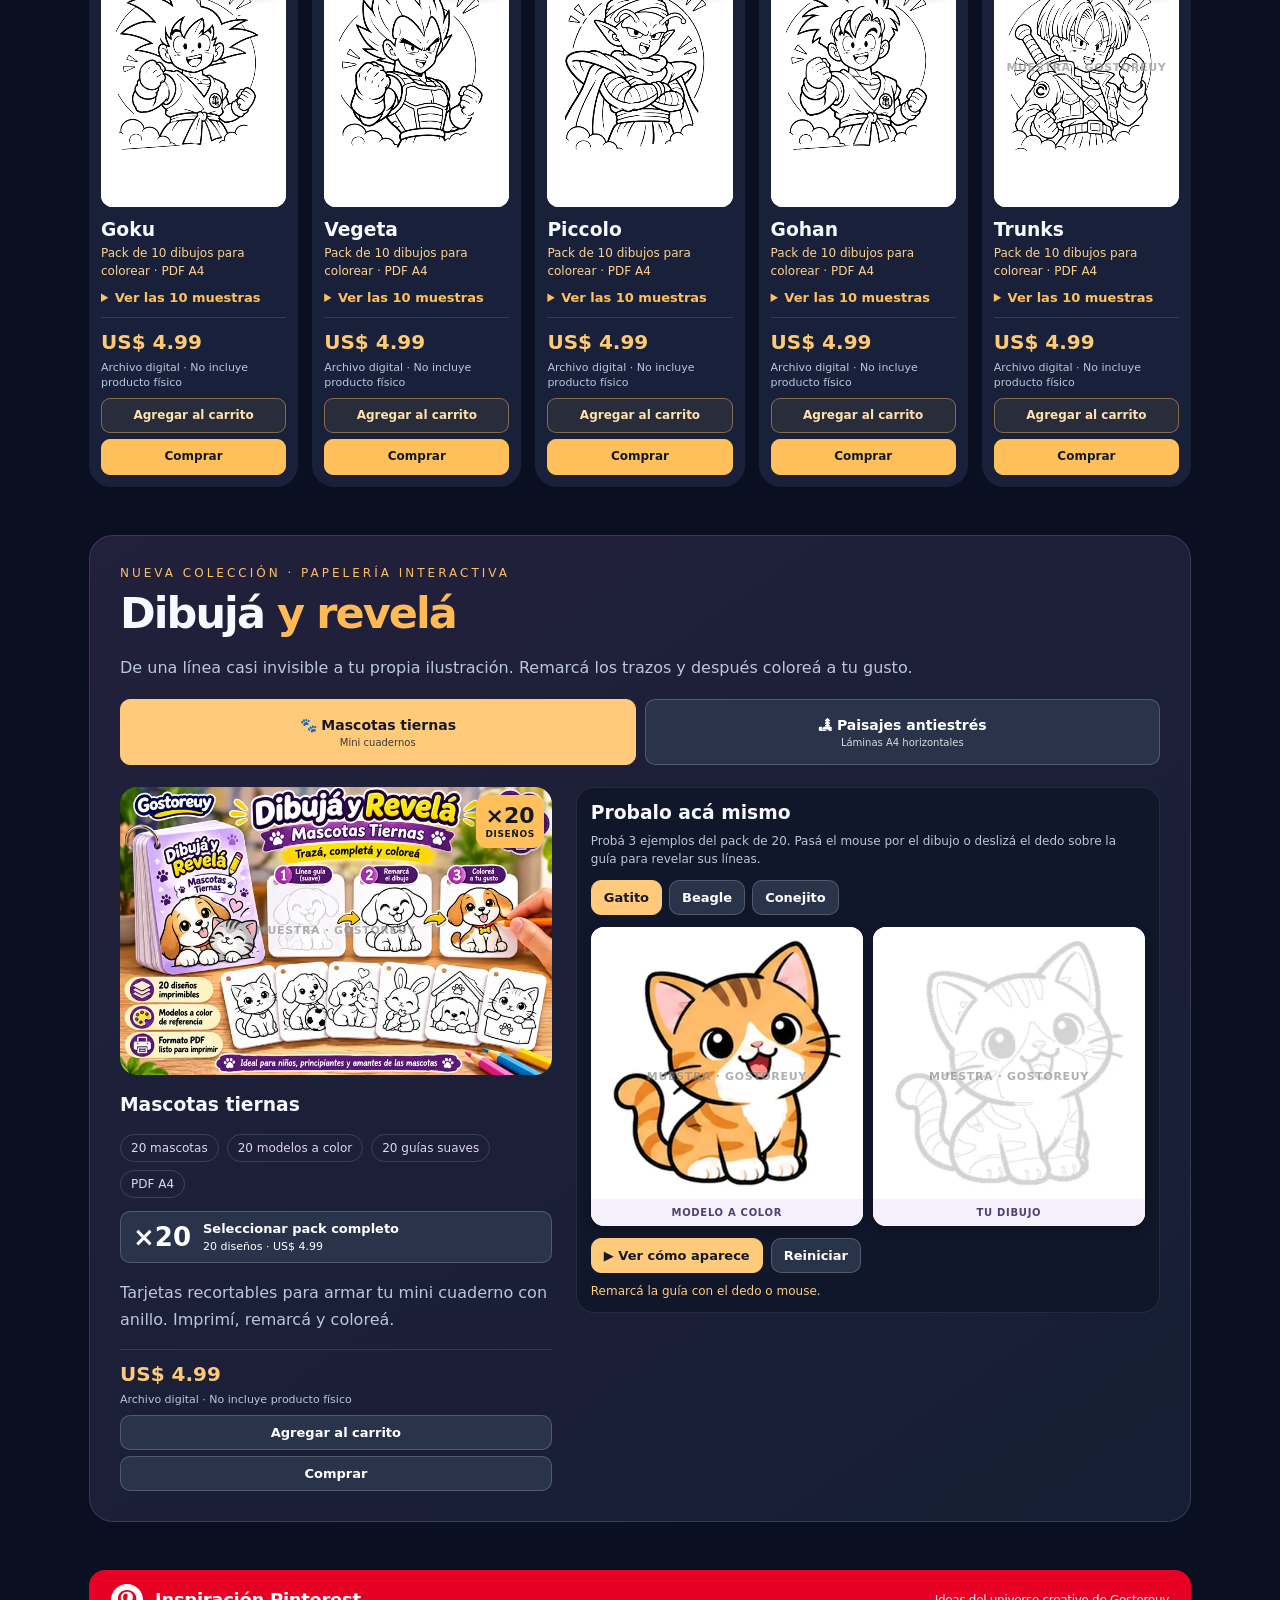
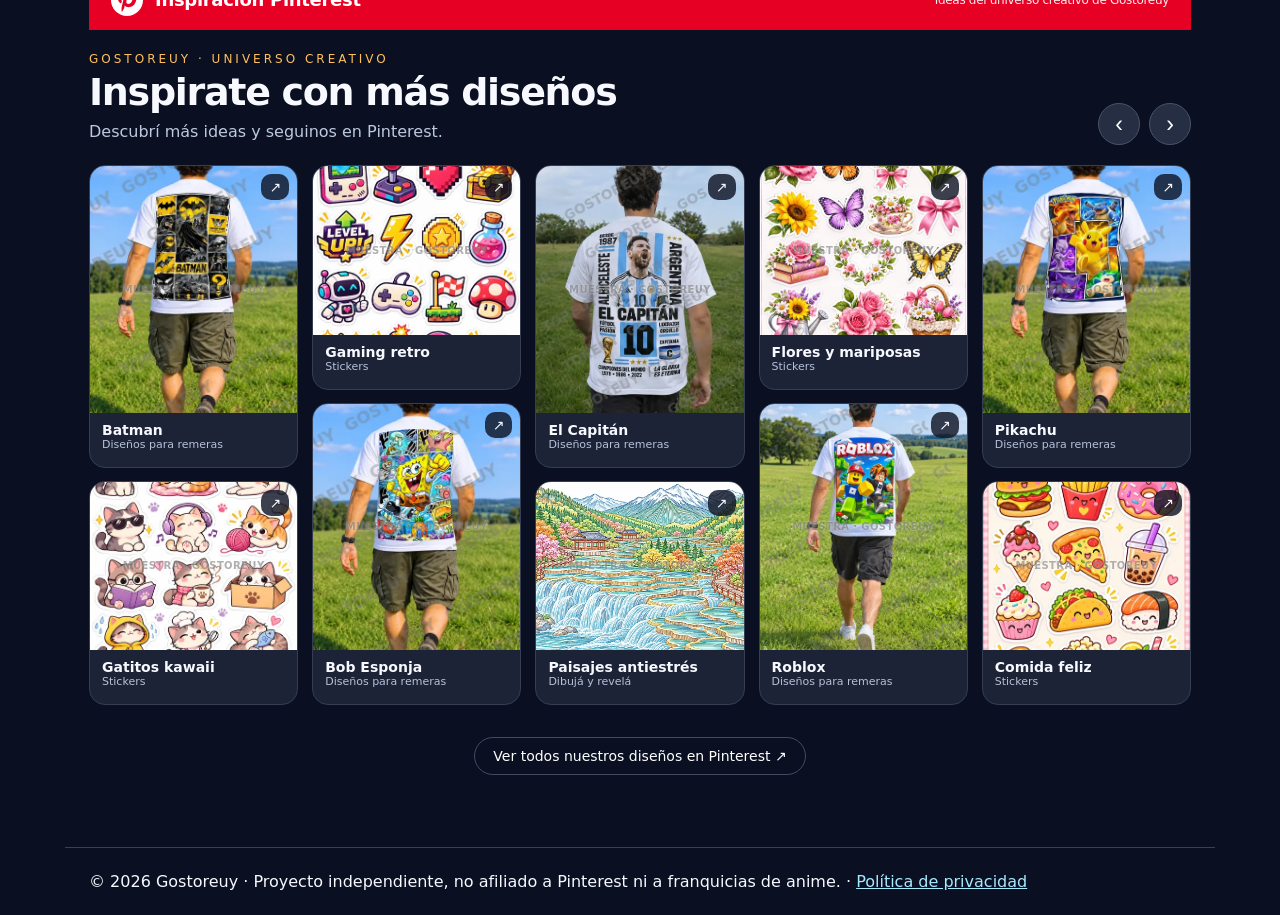
==== commit a63016ad: "Inspiraciones: alinear precios y botones de los pósters en todas las filas Co-Authored-By: Claude So" ====
--- a/index.html
+++ b/index.html
@@ -250,7 +250,7 @@
 #go-pinterest-showcase .cta{display:flex;justify-content:center;margin:18px 0 0}#go-pinterest-showcase .cta a{border:1px solid #414c62;border-radius:999px;padding:10px 18px;text-decoration:none;color:#fff;font-size:14px}#go-pinterest-showcase .cta a:hover{background:#e60023;border-color:#e60023}
 @media(max-width:800px){#go-pinterest-showcase .stack{flex-basis:calc((100% - 28px)/3);height:460px}#go-pinterest-showcase .pin-banner{padding:12px 15px}#go-pinterest-showcase .head{align-items:center}#go-pinterest-showcase .nav button{width:35px;height:35px}}
 @media(max-width:480px){#go-pinterest-showcase .stack{flex-basis:calc((100% - 14px)/2);height:400px}#go-pinterest-showcase .pin-banner small{display:none}#go-pinterest-showcase .info{padding:8px;flex-basis:50px;min-height:50px}#go-pinterest-showcase .head p{font-size:13px}#go-pinterest-showcase .pin-media:after{font-size:8px}}
-#colorear .go-book-samples{margin-top:10px;font-size:13px}#colorear .go-book-samples summary{cursor:pointer;font-weight:700;color:#ffc05c}#colorear .go-book-samples div{display:grid;grid-template-columns:repeat(2,1fr);gap:6px;margin-top:8px}#colorear .go-book-samples img{width:100%;height:auto;background:#fff;border-radius:6px;-webkit-user-drag:none;user-select:none}</style><style id="celular-tile-css">#producto-biblioratos{display:none!important}html[data-catalog="biblioratos"] #galeria #producto-biblioratos{display:flex!important}html[data-catalog="biblioratos"] #galeria #producto-celular{display:none!important}html:is([data-catalog="tazas"],[data-catalog="remeras"],[data-catalog="libros"]) #galeria #producto-celular{display:none!important}</style><style id="insp-css">html[data-catalog="inspiraciones"] main>section#inspiraciones{display:block!important}html:not([data-catalog]) #inspiraciones{display:none}html[data-catalog="todos"] #inspiraciones{display:none!important}#inspiraciones .insp-cat{margin:28px 0 10px;font-size:20px}#inspiraciones .insp-grid{display:grid;grid-template-columns:repeat(auto-fill,minmax(150px,1fr));gap:12px}#inspiraciones .insp-card{display:block;text-decoration:none;color:inherit;background:#182139;border:1px solid #ffffff16;border-radius:12px;overflow:hidden}#inspiraciones .insp-card img{display:block;width:100%;aspect-ratio:3/4;object-fit:cover;background:#fff;-webkit-user-drag:none;user-select:none}#inspiraciones .insp-card span{display:block;padding:8px 10px;font-size:13px;line-height:1.3}#inspiraciones .insp-paid{display:flex;flex-direction:column}#inspiraciones .insp-paid h3{font-size:14px;margin:8px 10px 0;line-height:1.3}#inspiraciones .insp-paid .shop-details{padding:0 0 10px;display:flex;flex-direction:column;flex:1}#inspiraciones .insp-paid .go-buy-panel{margin:8px 10px 0;padding:0;border:0;background:none;box-sizing:border-box;width:calc(100% - 20px);min-width:0}#inspiraciones .insp-paid .go-buy-actions{display:flex;flex-direction:column;gap:6px;width:100%}#inspiraciones .insp-paid .go-add,#inspiraciones .insp-paid .go-buy{width:100%;box-sizing:border-box}#inspiraciones .insp-paid .go-price{font-size:17px}#inspiraciones .insp-paid .go-digital{display:none}#inspiraciones .insp-paid .go-add,#inspiraciones .insp-paid .go-buy{font-size:13px;padding:8px 6px}@media(max-width:480px){#inspiraciones .insp-grid{grid-template-columns:repeat(2,minmax(0,1fr))}}</style><style id="celular-css">#celular .cel-hero{position:relative;width:100%;margin:18px auto 0;overflow:hidden;border-radius:16px;border:1px solid rgba(255,255,255,.12)}#celular .cel-hero img{display:block;width:100%;height:auto}#celular .cel-hero-claim{position:absolute;left:25%;width:50%;top:75%;height:12%;background:transparent;border:0;cursor:pointer}#celular .cel-hero-status{text-align:center;font-size:13px;margin:8px 0 0;color:#a9b3c6}@media(max-width:600px){#celular .cel-hero{border-radius:10px}}html[data-catalog="celular"] main>section#celular{display:block!important}html:not([data-catalog]) #celular{display:none}#celular .cel-card{max-width:360px;margin:18px auto 0;overflow:hidden}#celular .cel-grid{display:grid;grid-template-columns:repeat(auto-fill,minmax(240px,1fr));gap:18px;margin-top:22px}#celular .cel-grid .cel-card{margin:0;max-width:none}#celular .cel-card img{display:block;width:100%;height:auto;aspect-ratio:auto;object-fit:contain;background:#efe3d6}#celular .cel-badge{display:inline-block;background:#2fbf71;color:#08210f;font-weight:800;border-radius:20px;padding:4px 12px;font-size:13px}#celular .cel-btn{padding:12px 16px;border-radius:12px;border:0;font-weight:700;background:#ffc05c;color:#151d30;cursor:pointer;white-space:nowrap}#celular .cel-btn:disabled{opacity:.6;cursor:wait}#celular .cel-claim{max-width:560px;margin:14px auto 0;text-align:center}#celular .cel-claim label{display:block;font-weight:700;margin-bottom:8px}#celular .cel-claim-row{display:flex;gap:8px}#celular .cel-claim input{flex:1;min-width:0;box-sizing:border-box;padding:12px;border-radius:12px;border:1px solid #ffffff33;background:#0f1626;color:#fff;font-size:16px}#celular .cel-claim label.cel-news{display:flex;align-items:flex-start;gap:8px;justify-content:center;text-align:left;font-weight:400;font-size:13px;margin:10px 0 0;cursor:pointer}#celular .cel-claim label.cel-news input{flex:none;width:18px;height:18px;margin:1px 0 0;padding:0}#celular .cel-claim small{display:block;margin-top:8px;opacity:.75;font-size:12px}#celular .cel-del{max-width:560px;margin:12px auto 0;text-align:center;font-size:13px}#celular .cel-del summary{cursor:pointer;opacity:.8}#celular .cel-del form{margin-top:10px}#celular .cel-del input{flex:1;min-width:0;box-sizing:border-box;padding:12px;border-radius:12px;border:1px solid #ffffff33;background:#0f1626;color:#fff;font-size:16px}#celular .cel-del .cel-btn{background:#2a3350;color:#fff}#celular .cel-msg{margin:10px 0 0;font-size:14px}#celular .cel-msg a{display:block;margin-top:8px;padding:12px;border-radius:12px;background:#2fbf71;color:#08210f;font-weight:800;text-align:center;text-decoration:none}@media(max-width:420px){#celular .cel-claim-row{flex-direction:column}}</style><style id="celular-grid-alignment">
+#colorear .go-book-samples{margin-top:10px;font-size:13px}#colorear .go-book-samples summary{cursor:pointer;font-weight:700;color:#ffc05c}#colorear .go-book-samples div{display:grid;grid-template-columns:repeat(2,1fr);gap:6px;margin-top:8px}#colorear .go-book-samples img{width:100%;height:auto;background:#fff;border-radius:6px;-webkit-user-drag:none;user-select:none}</style><style id="celular-tile-css">#producto-biblioratos{display:none!important}html[data-catalog="biblioratos"] #galeria #producto-biblioratos{display:flex!important}html[data-catalog="biblioratos"] #galeria #producto-celular{display:none!important}html:is([data-catalog="tazas"],[data-catalog="remeras"],[data-catalog="libros"]) #galeria #producto-celular{display:none!important}</style><style id="insp-css">html[data-catalog="inspiraciones"] main>section#inspiraciones{display:block!important}html:not([data-catalog]) #inspiraciones{display:none}html[data-catalog="todos"] #inspiraciones{display:none!important}#inspiraciones .insp-cat{margin:28px 0 10px;font-size:20px}#inspiraciones .insp-grid{display:grid;grid-template-columns:repeat(auto-fill,minmax(150px,1fr));gap:12px}#inspiraciones .insp-card{display:block;text-decoration:none;color:inherit;background:#182139;border:1px solid #ffffff16;border-radius:12px;overflow:hidden}#inspiraciones .insp-card img{display:block;width:100%;aspect-ratio:3/4;object-fit:cover;background:#fff;-webkit-user-drag:none;user-select:none}#inspiraciones .insp-card span{display:block;padding:8px 10px;font-size:13px;line-height:1.3}#inspiraciones .insp-paid{display:flex;flex-direction:column}#inspiraciones .insp-paid h3{font-size:14px;margin:8px 10px 0;line-height:1.3;min-height:2.6em}#inspiraciones .insp-grid{align-items:stretch}#inspiraciones .insp-paid .go-buy-panel{margin-top:auto!important;padding-top:8px}#inspiraciones .insp-paid .shop-status{display:none}#inspiraciones .insp-paid .shop-details{padding:0 0 10px;display:flex;flex-direction:column;flex:1}#inspiraciones .insp-paid .go-buy-panel{margin:8px 10px 0;padding:0;border:0;background:none;box-sizing:border-box;width:calc(100% - 20px);min-width:0}#inspiraciones .insp-paid .go-buy-actions{display:flex;flex-direction:column;gap:6px;width:100%}#inspiraciones .insp-paid .go-add,#inspiraciones .insp-paid .go-buy{width:100%;box-sizing:border-box}#inspiraciones .insp-paid .go-price{font-size:17px}#inspiraciones .insp-paid .go-digital{display:none}#inspiraciones .insp-paid .go-add,#inspiraciones .insp-paid .go-buy{font-size:13px;padding:8px 6px}@media(max-width:480px){#inspiraciones .insp-grid{grid-template-columns:repeat(2,minmax(0,1fr))}}</style><style id="celular-css">#celular .cel-hero{position:relative;width:100%;margin:18px auto 0;overflow:hidden;border-radius:16px;border:1px solid rgba(255,255,255,.12)}#celular .cel-hero img{display:block;width:100%;height:auto}#celular .cel-hero-claim{position:absolute;left:25%;width:50%;top:75%;height:12%;background:transparent;border:0;cursor:pointer}#celular .cel-hero-status{text-align:center;font-size:13px;margin:8px 0 0;color:#a9b3c6}@media(max-width:600px){#celular .cel-hero{border-radius:10px}}html[data-catalog="celular"] main>section#celular{display:block!important}html:not([data-catalog]) #celular{display:none}#celular .cel-card{max-width:360px;margin:18px auto 0;overflow:hidden}#celular .cel-grid{display:grid;grid-template-columns:repeat(auto-fill,minmax(240px,1fr));gap:18px;margin-top:22px}#celular .cel-grid .cel-card{margin:0;max-width:none}#celular .cel-card img{display:block;width:100%;height:auto;aspect-ratio:auto;object-fit:contain;background:#efe3d6}#celular .cel-badge{display:inline-block;background:#2fbf71;color:#08210f;font-weight:800;border-radius:20px;padding:4px 12px;font-size:13px}#celular .cel-btn{padding:12px 16px;border-radius:12px;border:0;font-weight:700;background:#ffc05c;color:#151d30;cursor:pointer;white-space:nowrap}#celular .cel-btn:disabled{opacity:.6;cursor:wait}#celular .cel-claim{max-width:560px;margin:14px auto 0;text-align:center}#celular .cel-claim label{display:block;font-weight:700;margin-bottom:8px}#celular .cel-claim-row{display:flex;gap:8px}#celular .cel-claim input{flex:1;min-width:0;box-sizing:border-box;padding:12px;border-radius:12px;border:1px solid #ffffff33;background:#0f1626;color:#fff;font-size:16px}#celular .cel-claim label.cel-news{display:flex;align-items:flex-start;gap:8px;justify-content:center;text-align:left;font-weight:400;font-size:13px;margin:10px 0 0;cursor:pointer}#celular .cel-claim label.cel-news input{flex:none;width:18px;height:18px;margin:1px 0 0;padding:0}#celular .cel-claim small{display:block;margin-top:8px;opacity:.75;font-size:12px}#celular .cel-del{max-width:560px;margin:12px auto 0;text-align:center;font-size:13px}#celular .cel-del summary{cursor:pointer;opacity:.8}#celular .cel-del form{margin-top:10px}#celular .cel-del input{flex:1;min-width:0;box-sizing:border-box;padding:12px;border-radius:12px;border:1px solid #ffffff33;background:#0f1626;color:#fff;font-size:16px}#celular .cel-del .cel-btn{background:#2a3350;color:#fff}#celular .cel-msg{margin:10px 0 0;font-size:14px}#celular .cel-msg a{display:block;margin-top:8px;padding:12px;border-radius:12px;background:#2fbf71;color:#08210f;font-weight:800;text-align:center;text-decoration:none}@media(max-width:420px){#celular .cel-claim-row{flex-direction:column}}</style><style id="celular-grid-alignment">
 #celular .cel-grid{grid-template-columns:repeat(auto-fill,minmax(min(100%,240px),1fr));grid-auto-rows:1fr;align-items:stretch}
 #celular .cel-grid .cel-card{display:flex;flex-direction:column;gap:0;align-self:stretch;width:100%;height:100%;max-width:none;margin:0;padding:0;min-width:0;box-sizing:border-box;transition:box-shadow .25s,border-color .25s}
 #celular .cel-grid .cel-card:hover{transform:none;border-color:#ffbf6455}
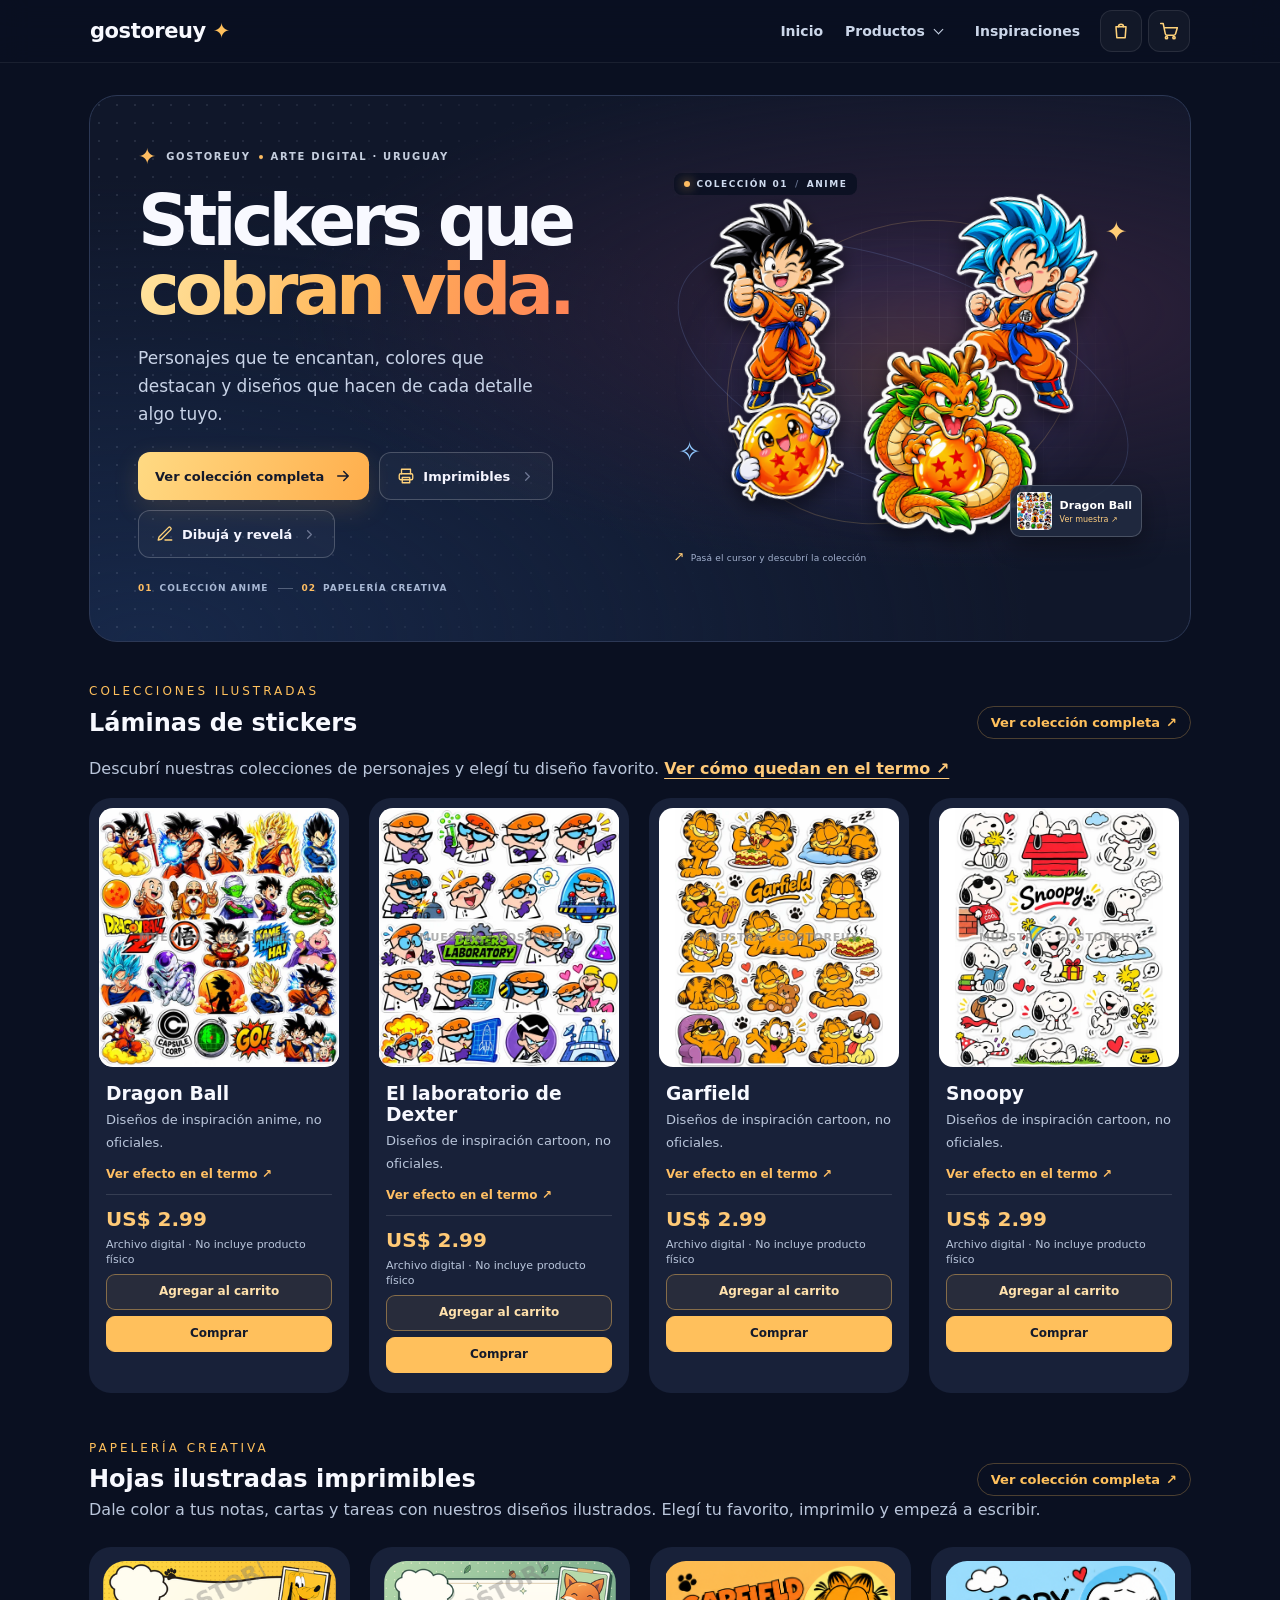
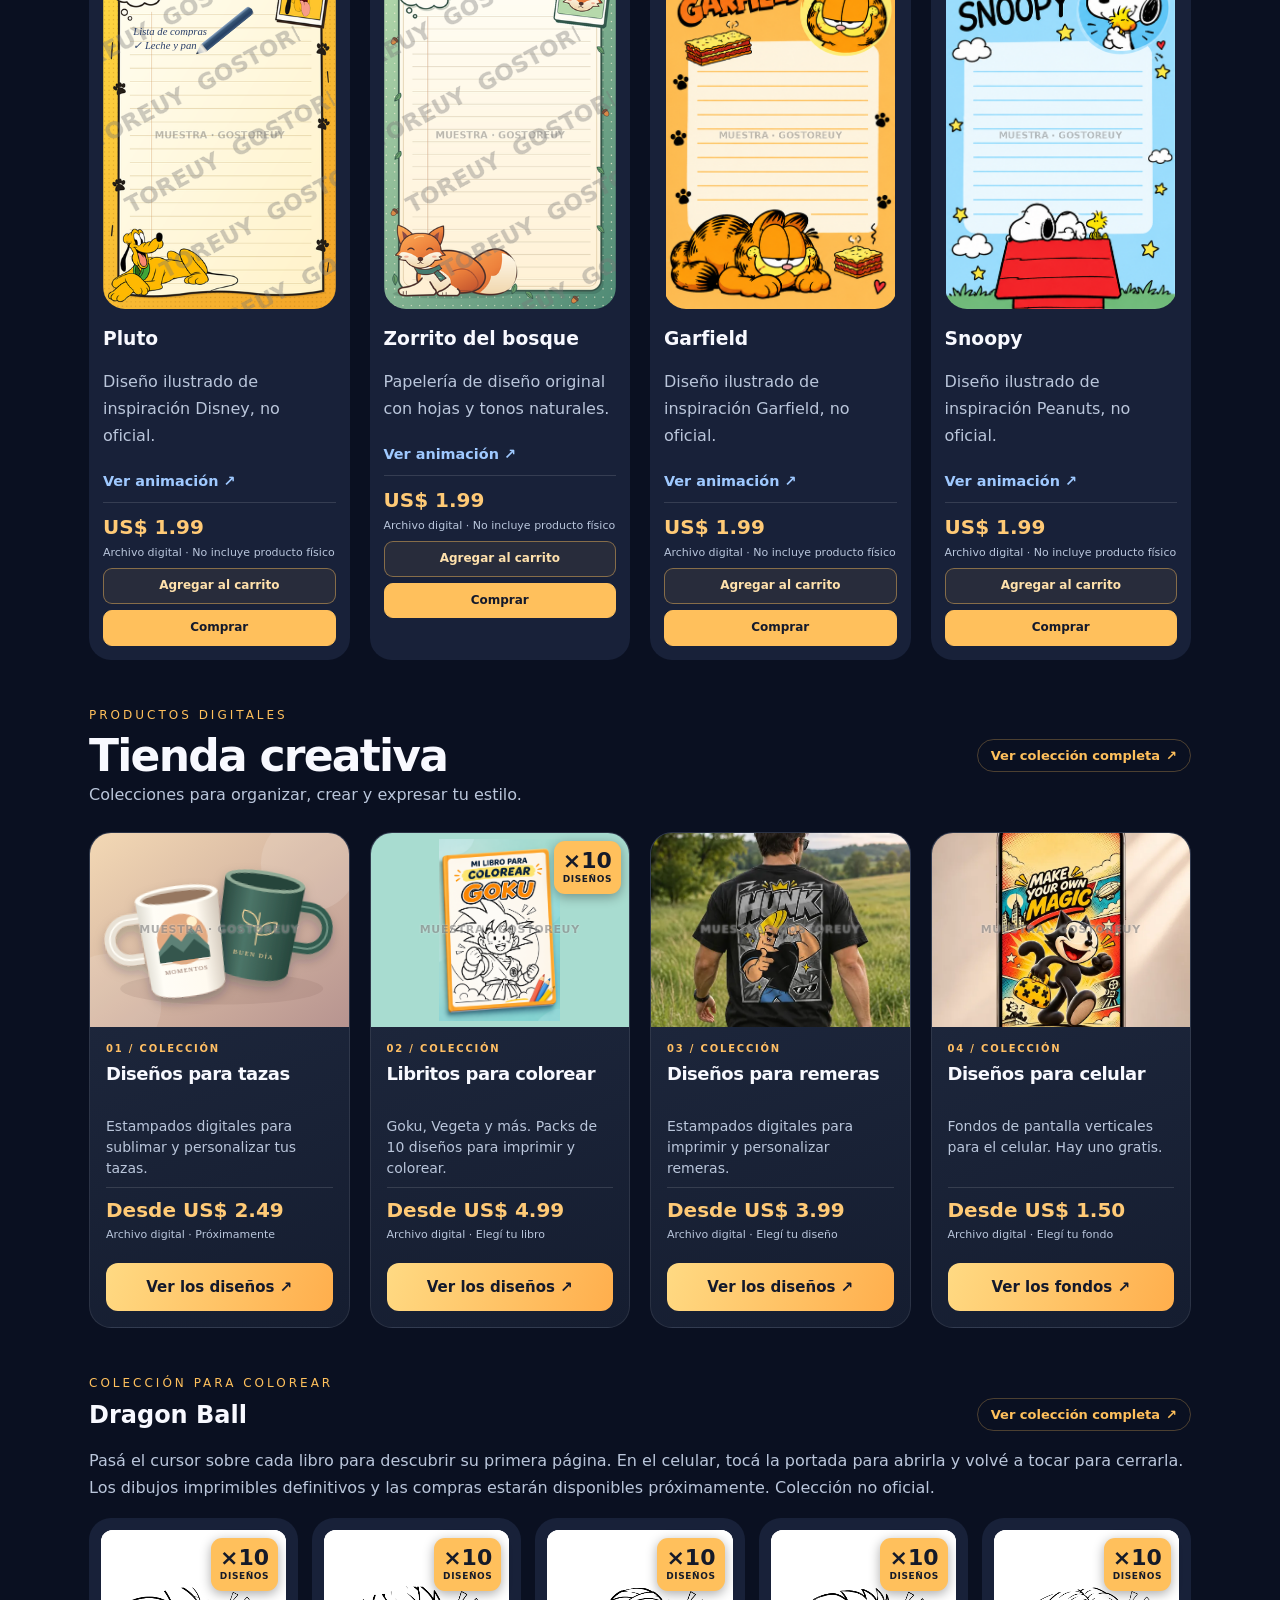
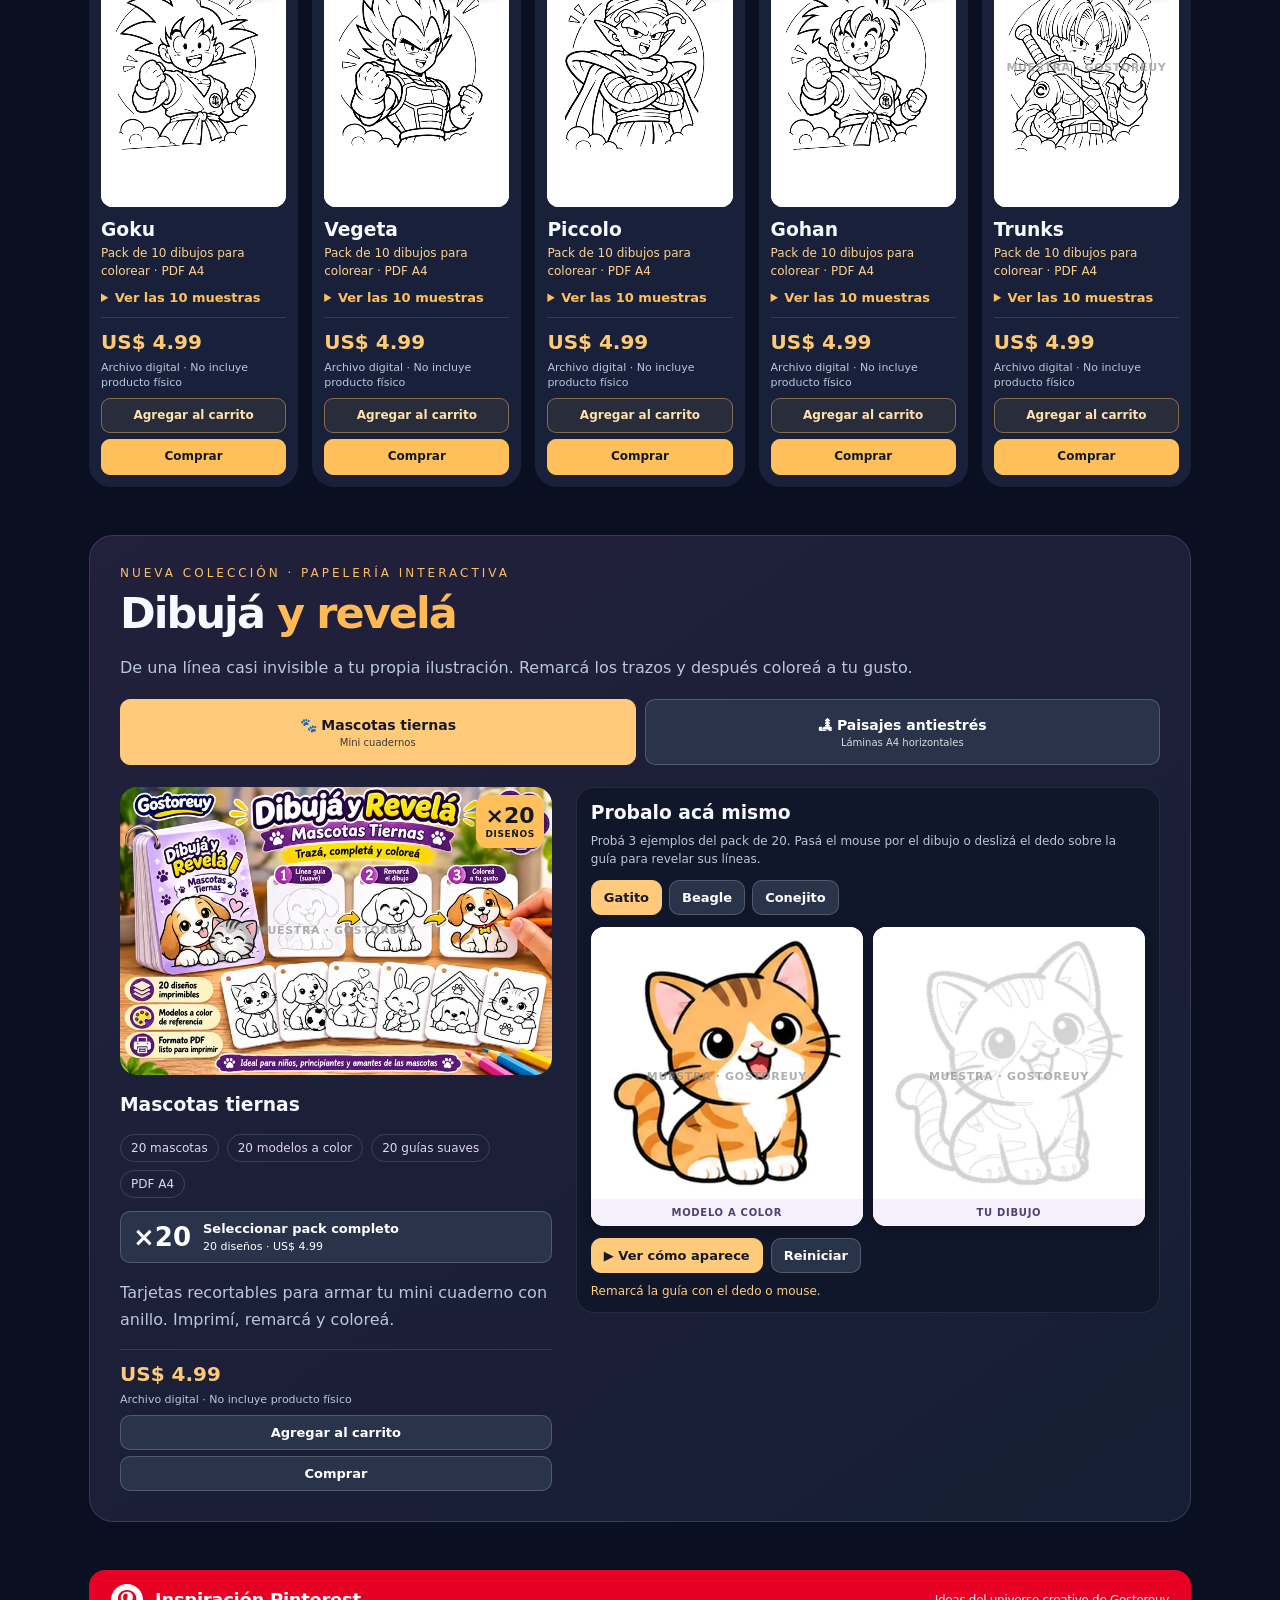
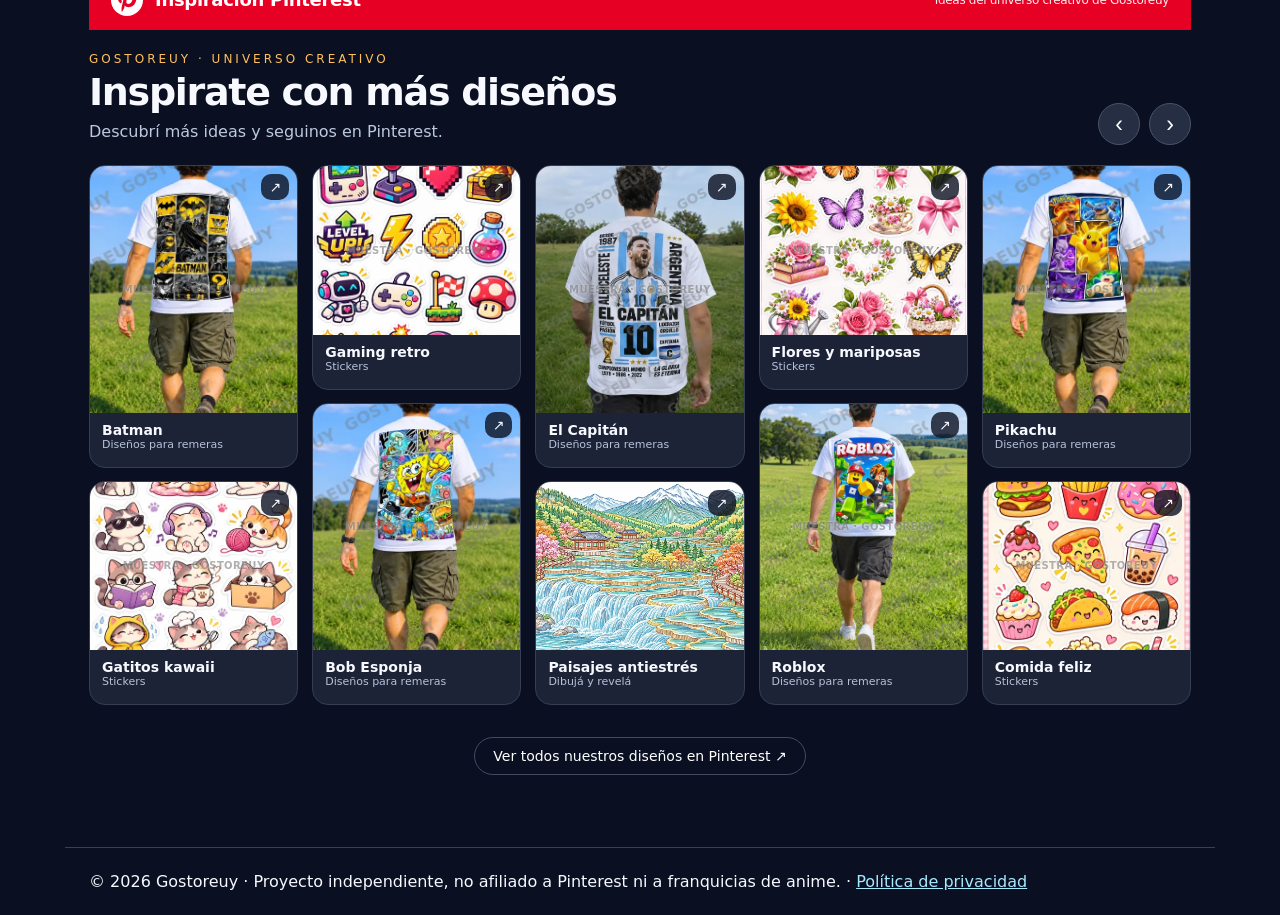
==== commit 9bc06ec0: "Diseños para celular: Find your Magic (US$ 1,50) con entrega Co-Authored-By: Claude Sonnet 5.5 <nore" ====
--- a/index.html
+++ b/index.html
@@ -305,7 +305,7 @@
 root.querySelector('#rv-play').addEventListener('click',()=>{if(!ready)return;reset();const token=run,t0=performance.now();status.textContent='Revelando el dibujo…';const reduced=matchMedia('(prefers-reduced-motion: reduce)').matches;function tick(t){if(token!==run)return;const h=reduced?360:Math.min(360,(t-t0)*360/3500);d.save();d.beginPath();d.rect(0,0,360,h);d.clip();tile(d,2);d.restore();if(h<360)requestAnimationFrame(tick);else status.textContent='¡Listo! Ahora podés colorearlo.'}requestAnimationFrame(tick)});
 atlas.onload=()=>{ready=true;reset()};atlas.onerror=()=>status.textContent='No se pudo cargar la muestra. Recargá la página.';atlas.src='assets/revela-atlas.webp';
 })();
-</script><section id="go-pinterest-showcase" aria-labelledby="go-pinterest-title"><a class="pin-banner" href="https://www.pinterest.com/gvelazcamp/" target="_blank" rel="noopener noreferrer" aria-label="Abrir nuestro perfil de Pinterest"><svg viewBox="0 0 24 24" aria-label="Pinterest" role="img"><circle cx="12" cy="12" r="12" fill="white"/><path fill="#e60023" d="M10.4 16.2c.5.8 1.5 1.3 2.7 1.3 3.5 0 5.9-3.1 5.9-6.6 0-3.7-3-6.4-6.8-6.4-4.6 0-7 3.3-7 6.1 0 1.7.7 3.2 2.1 3.8.2.1.4 0 .4-.2l.4-1.3c.1-.2 0-.3-.1-.5-.4-.5-.7-1.1-.7-1.9 0-2.5 1.9-4.7 4.9-4.7 2.7 0 4.2 1.6 4.2 3.8 0 2.9-1.3 5.4-3.3 5.4-1.1 0-1.9-.9-1.6-2.1.4-1.4 1-3 1-4.1 0-.9-.5-1.6-1.4-1.6-1.1 0-2 1.2-2 2.7 0 1 .3 1.6.3 1.6l-1.3 5.4c-.3 1.3-.2 2.8-.1 3.7.1.2.3.2.4 0 .6-.8 1.4-2.1 1.7-3.4z"/></svg><span>Inspiración Pinterest</span><small>Ideas del universo creativo de Gostoreuy</small></a><div class="head"><div><div class="tag">GOSTOREUY · UNIVERSO CREATIVO</div><h2 id="go-pinterest-title">Inspirate con más diseños</h2><p>Descubrí más ideas y seguinos en Pinterest.</p></div><div class="nav"><button type="button" aria-label="Anterior" onclick="document.getElementById('go-pin-rail').scrollBy({left:-450,behavior:'smooth'})">‹</button><button type="button" aria-label="Siguiente" onclick="document.getElementById('go-pin-rail').scrollBy({left:450,behavior:'smooth'})">›</button></div></div><div class="rail" id="go-pin-rail"><div class="stack"><a class="pin tall" href="https://www.pinterest.com/pin/1047298088374891910/" target="_blank" rel="noopener noreferrer" aria-label="Batman · Ver pin en Pinterest"><span class="pin-media"><img src="assets/remeras/batman.webp" alt="Batman" loading="lazy" decoding="async"></span><span class="out">↗</span><div class="info"><strong>Batman</strong><small>Diseños para remeras</small></div></a><a class="pin short" href="https://www.pinterest.com/gvelazcamp/" target="_blank" rel="noopener noreferrer" aria-label="Gatitos kawaii · Ver perfil en Pinterest"><span class="pin-media"><img src="assets/sticker-thumbs/stickers-gatitos-kawaii.webp" alt="Gatitos kawaii" loading="lazy" decoding="async"></span><span class="out">↗</span><div class="info"><strong>Gatitos kawaii</strong><small>Stickers</small></div></a></div><div class="stack"><a class="pin short" href="https://www.pinterest.com/gvelazcamp/" target="_blank" rel="noopener noreferrer" aria-label="Gaming retro · Ver perfil en Pinterest"><span class="pin-media"><img src="assets/sticker-thumbs/stickers-gaming-retro.webp" alt="Gaming retro" loading="lazy" decoding="async"></span><span class="out">↗</span><div class="info"><strong>Gaming retro</strong><small>Stickers</small></div></a><a class="pin tall" href="https://www.pinterest.com/pin/1047298088374891870/" target="_blank" rel="noopener noreferrer" aria-label="Bob Esponja · Ver pin en Pinterest"><span class="pin-media"><img src="assets/remeras/bob-esponja-anime.webp" alt="Bob Esponja" loading="lazy" decoding="async"></span><span class="out">↗</span><div class="info"><strong>Bob Esponja</strong><small>Diseños para remeras</small></div></a></div><div class="stack"><a class="pin " href="https://www.pinterest.com/pin/1047298088374891954/" target="_blank" rel="noopener noreferrer" aria-label="El Capitán · Ver pin en Pinterest"><span class="pin-media"><img src="assets/remeras/el-capitan.webp" alt="El Capitán" loading="lazy" decoding="async"></span><span class="out">↗</span><div class="info"><strong>El Capitán</strong><small>Diseños para remeras</small></div></a><a class="pin short" href="https://www.pinterest.com/pin/1047298088374843343/" target="_blank" rel="noopener noreferrer" aria-label="Paisajes antiestrés · Ver pin en Pinterest"><span class="pin-media"><img src="assets/paisaje-a4-color.webp" alt="Paisajes antiestrés" loading="lazy" decoding="async"></span><span class="out">↗</span><div class="info"><strong>Paisajes antiestrés</strong><small>Dibujá y revelá</small></div></a></div><div class="stack"><a class="pin " href="https://www.pinterest.com/gvelazcamp/" target="_blank" rel="noopener noreferrer" aria-label="Flores y mariposas · Ver perfil en Pinterest"><span class="pin-media"><img src="assets/sticker-thumbs/stickers-flores-mariposas.webp" alt="Flores y mariposas" loading="lazy" decoding="async"></span><span class="out">↗</span><div class="info"><strong>Flores y mariposas</strong><small>Stickers</small></div></a><a class="pin " href="https://www.pinterest.com/pin/1047298088374891949/" target="_blank" rel="noopener noreferrer" aria-label="Roblox · Ver pin en Pinterest"><span class="pin-media"><img src="assets/remeras/roblox.webp" alt="Roblox" loading="lazy" decoding="async"></span><span class="out">↗</span><div class="info"><strong>Roblox</strong><small>Diseños para remeras</small></div></a></div><div class="stack"><a class="pin tall" href="https://www.pinterest.com/gvelazcamp/" target="_blank" rel="noopener noreferrer" aria-label="Pikachu · Ver perfil en Pinterest"><span class="pin-media"><img src="assets/remeras/pokemon-pikachu.webp" alt="Pikachu" loading="lazy" decoding="async"></span><span class="out">↗</span><div class="info"><strong>Pikachu</strong><small>Diseños para remeras</small></div></a><a class="pin short" href="https://www.pinterest.com/gvelazcamp/" target="_blank" rel="noopener noreferrer" aria-label="Comida feliz · Ver perfil en Pinterest"><span class="pin-media"><img src="assets/sticker-thumbs/stickers-comida-feliz.webp" alt="Comida feliz" loading="lazy" decoding="async"></span><span class="out">↗</span><div class="info"><strong>Comida feliz</strong><small>Stickers</small></div></a></div><div class="stack"><a class="pin " href="https://www.pinterest.com/gvelazcamp/" target="_blank" rel="noopener noreferrer" aria-label="The Mask · Ver perfil en Pinterest"><span class="pin-media"><img src="assets/remeras/the-mask.webp" alt="The Mask" loading="lazy" decoding="async"></span><span class="out">↗</span><div class="info"><strong>The Mask</strong><small>Diseños para remeras</small></div></a><a class="pin short" href="https://www.pinterest.com/gvelazcamp/" target="_blank" rel="noopener noreferrer" aria-label="Espacio mágico · Ver perfil en Pinterest"><span class="pin-media"><img src="assets/sticker-thumbs/stickers-espacio-magico.webp" alt="Espacio mágico" loading="lazy" decoding="async"></span><span class="out">↗</span><div class="info"><strong>Espacio mágico</strong><small>Stickers</small></div></a></div><div class="stack"><a class="pin tall" href="https://www.pinterest.com/gvelazcamp/" target="_blank" rel="noopener noreferrer" aria-label="Weapon X · Ver perfil en Pinterest"><span class="pin-media"><img src="assets/remeras/wolverine-weapon-x.webp" alt="Weapon X" loading="lazy" decoding="async"></span><span class="out">↗</span><div class="info"><strong>Weapon X</strong><small>Diseños para remeras</small></div></a><a class="pin short" href="https://www.pinterest.com/gvelazcamp/" target="_blank" rel="noopener noreferrer" aria-label="Mascotas tiernas · Ver perfil en Pinterest"><span class="pin-media"><img src="assets/revela-portada.webp" alt="Mascotas tiernas" loading="lazy" decoding="async"></span><span class="out">↗</span><div class="info"><strong>Mascotas tiernas</strong><small>Dibujá y revelá</small></div></a></div></div><div class="cta"><a href="https://www.pinterest.com/gvelazcamp/" target="_blank" rel="noopener noreferrer">Ver todos nuestros diseños en Pinterest ↗</a></div></section><section id="celular"><div class="tag">Fondos de pantalla</div><div class="collection-heading"><h2>Diseños para celular</h2><a class="collection-back" href="./#celular">← Volver a la portada</a></div><p>Fondos verticales para el celular, con vista previa en pantalla. Colección no oficial.</p><div class="cel-hero"><img src="assets/celular/banner-celular-felix.webp" alt="Diseños para celular. Félix: Make your own magic. Fondos verticales de alta calidad. Reclamar gratis – descargar." width="1672" height="941" decoding="async"><button type="button" class="cel-hero-claim" aria-label="Reclamar gratis – descargar: ir al formulario"></button></div><form class="cel-claim" id="claim-felix" novalidate><label for="claim-mail">Dejá tu mail y descargá el fondo de Félix gratis</label><div class="cel-claim-row"><input id="claim-mail" type="email" name="email" placeholder="tu@mail.com" autocomplete="email" required><button type="submit" class="cel-btn">Reclamar gratis</button></div><label class="cel-news"><input type="checkbox" name="accepts_news" id="claim-news"> Quiero recibir novedades y fondos nuevos de GoStoreUY por mail (opcional)</label><small id="claim-note">Usamos tu mail solo para registrar este reclamo.</small><p class="cel-msg" role="status" aria-live="polite"></p></form><details class="cel-del"><summary>Borrar mi mail</summary><form id="claim-del" novalidate><div class="cel-claim-row"><input type="email" id="del-mail" placeholder="tu@mail.com" autocomplete="email" required aria-label="Mail a borrar"><button type="submit" class="cel-btn">Borrar</button></div><p class="cel-msg" role="status" aria-live="polite"></p></form></details><div class="cel-grid"><article class="card shop-card cel-card cel-paid"><img src="assets/celular/popeye.webp" alt="Fondo de pantalla Popeye Power, vista previa en celular" loading="lazy" width="640" height="800"><div class="shop-details"><h3>Popeye Power</h3><span class="shop-status">En preparación</span></div></article><article class="card shop-card cel-card cel-paid"><img src="assets/celular/inspector-gadget.webp" alt="Fondo de pantalla Inspector Gadget, vista previa en celular" loading="lazy" width="640" height="800"><div class="shop-details"><h3>Inspector Gadget</h3><span class="shop-status">En preparación</span></div></article><article class="card shop-card cel-card cel-paid"><img src="assets/celular/inspector-gadget-curious.webp" alt="Fondo de pantalla Inspector Gadget · Stay Curious, vista previa en celular" loading="lazy" width="640" height="800"><div class="shop-details"><h3>Inspector Gadget · Stay Curious</h3><span class="shop-status">En preparación</span></div></article><article class="card shop-card cel-card cel-paid"><img src="assets/celular/samurai-jack.webp" alt="Fondo de pantalla Samurai Jack · Break the Limits, vista previa en celular" loading="lazy" width="640" height="800"><div class="shop-details"><h3>Samurai Jack · Break the Limits</h3><span class="shop-status">En preparación</span></div></article><article class="card shop-card cel-card cel-paid"><img src="assets/celular/pantera-rosa.webp" alt="Fondo de pantalla Pantera Rosa · Stay Cool, vista previa en celular" loading="lazy" width="640" height="800"><div class="shop-details"><h3>Pantera Rosa · Stay Cool</h3><span class="shop-status">En preparación</span></div></article><article class="card shop-card cel-card cel-paid"><img src="assets/celular/pantera-rosa-comic.webp" alt="Fondo de pantalla Pantera Rosa · Comic, vista previa en celular" loading="lazy" width="640" height="800"><div class="shop-details"><h3>Pantera Rosa · Comic</h3><span class="shop-status">En preparación</span></div></article><article class="card shop-card cel-card cel-paid"><img src="assets/celular/coraje.webp" alt="Fondo de pantalla Coraje · Stay Spooky, vista previa en celular" loading="lazy" width="640" height="800"><div class="shop-details"><h3>Coraje · Stay Spooky</h3><span class="shop-status">En preparación</span></div></article><article class="card shop-card cel-card cel-paid"><img src="assets/celular/sonic.webp" alt="Fondo de pantalla Sonic · Neon Speed, vista previa en celular" loading="lazy" width="640" height="800"><div class="shop-details"><h3>Sonic · Neon Speed</h3><span class="shop-status">En preparación</span></div></article><article class="card shop-card cel-card cel-paid"><img src="assets/celular/dexter.webp" alt="Fondo de pantalla Dexter · Genius Mode, vista previa en celular" loading="lazy" width="640" height="800"><div class="shop-details"><h3>Dexter · Genius Mode</h3><span class="shop-status">En preparación</span></div></article><article class="card shop-card cel-card cel-paid"><img src="assets/celular/scooby.webp" alt="Fondo de pantalla Scooby-Doo · Stay Spooky, vista previa en celular" loading="lazy" width="640" height="800"><div class="shop-details"><h3>Scooby-Doo · Stay Spooky</h3><span class="shop-status">En preparación</span></div></article><article class="card shop-card cel-card cel-paid"><img src="assets/celular/alien.webp" alt="Fondo de pantalla Buena Vibra Siempre, vista previa en celular" loading="lazy" width="640" height="800"><div class="shop-details"><h3>Buena Vibra Siempre</h3><span class="shop-status">En preparación</span></div></article><article class="card shop-card cel-card cel-paid"><img src="assets/celular/carpincho.webp" alt="Fondo de pantalla Carpincho World, vista previa en celular" loading="lazy" width="640" height="800"><div class="shop-details"><h3>Carpincho World</h3><span class="shop-status">En preparación</span></div></article><article class="card shop-card cel-card cel-paid"><img src="assets/celular/charizard.webp" alt="Fondo de pantalla Charizard · Retro Fire, vista previa en celular" loading="lazy" width="640" height="800"><div class="shop-details"><h3>Charizard · Retro Fire</h3><span class="shop-status">En preparación</span></div></article><article class="card shop-card cel-card cel-paid"><img src="assets/celular/gta-vice-city.webp" alt="Fondo de pantalla GTA Vice City · Miami Neon, vista previa en celular" loading="lazy" width="640" height="800"><div class="shop-details"><h3>GTA Vice City · Miami Neon</h3><span class="shop-status">En preparación</span></div></article><article class="card shop-card cel-card cel-paid"><img src="assets/celular/mickey.webp" alt="Fondo de pantalla Mickey Mouse · Magic World, vista previa en celular" loading="lazy" width="640" height="800"><div class="shop-details"><h3>Mickey Mouse · Magic World</h3><span class="shop-status">En preparación</span></div></article><article class="card shop-card cel-card cel-paid"><img src="assets/celular/midnight-ramen.webp" alt="Fondo de pantalla Midnight Ramen, vista previa en celular" loading="lazy" width="640" height="800"><div class="shop-details"><h3>Midnight Ramen</h3><span class="shop-status">En preparación</span></div></article><article class="card shop-card cel-card cel-paid"><img src="assets/celular/zombie-party.webp" alt="Fondo de pantalla Zombie Party, vista previa en celular" loading="lazy" width="640" height="800"><div class="shop-details"><h3>Zombie Party</h3><span class="shop-status">En preparación</span></div></article></div><p style="text-align:center;opacity:.8;margin-top:18px">Más fondos para celular, muy pronto.</p></section><section id="inspiraciones"><div class="tag">Galería</div><div class="collection-heading"><h2>Inspiraciones</h2><a class="collection-back" href="./#inspiraciones">← Volver a la portada</a></div><p>Pósters de GoStoreUY para imprimir, a US$ 1,50 cada uno. Las vistas previas tienen marca de agua; el archivo que recibís no. Colección no oficial.</p><h3 class="insp-cat">Pósters</h3><div class="insp-grid"><article class="insp-card insp-paid"><img src="assets/inspiraciones/pin-popeye-power-20261127.webp" alt="Popeye Power" loading="lazy" decoding="async" draggable="false"><div class="shop-details"><h3>Popeye Power</h3><span class="shop-status">En preparación</span></div></article><article class="insp-card insp-paid"><img src="assets/inspiraciones/pin-inspector-gadget-comic-20261127.webp" alt="Inspector Gadget" loading="lazy" decoding="async" draggable="false"><div class="shop-details"><h3>Inspector Gadget</h3><span class="shop-status">En preparación</span></div></article><article class="insp-card insp-paid"><img src="assets/inspiraciones/pin-inspector-gadget-stay-curious-20261127.webp" alt="Inspector Gadget · Stay Curious" loading="lazy" decoding="async" draggable="false"><div class="shop-details"><h3>Inspector Gadget · Stay Curious</h3><span class="shop-status">En preparación</span></div></article><article class="insp-card insp-paid"><img src="assets/inspiraciones/pin-samurai-jack-break-the-limits-20261127.webp" alt="Samurai Jack · Break the Limits" loading="lazy" decoding="async" draggable="false"><div class="shop-details"><h3>Samurai Jack · Break the Limits</h3><span class="shop-status">En preparación</span></div></article><article class="insp-card insp-paid"><img src="assets/inspiraciones/pin-pantera-rosa-stay-cool-20261127.webp" alt="Pantera Rosa · Stay Cool" loading="lazy" decoding="async" draggable="false"><div class="shop-details"><h3>Pantera Rosa · Stay Cool</h3><span class="shop-status">En preparación</span></div></article><article class="insp-card insp-paid"><img src="assets/inspiraciones/pin-pink-panther-comic-20261127.webp" alt="Pantera Rosa · Comic" loading="lazy" decoding="async" draggable="false"><div class="shop-details"><h3>Pantera Rosa · Comic</h3><span class="shop-status">En preparación</span></div></article><article class="insp-card insp-paid"><img src="assets/inspiraciones/pin-coraje-stay-spooky-20261127.webp" alt="Coraje · Stay Spooky" loading="lazy" decoding="async" draggable="false"><div class="shop-details"><h3>Coraje · Stay Spooky</h3><span class="shop-status">En preparación</span></div></article><article class="insp-card insp-paid"><img src="assets/inspiraciones/pin-sonic-neon-speed-20261127.webp" alt="Sonic · Neon Speed" loading="lazy" decoding="async" draggable="false"><div class="shop-details"><h3>Sonic · Neon Speed</h3><span class="shop-status">En preparación</span></div></article><article class="insp-card insp-paid"><img src="assets/inspiraciones/pin-dexter-genius-mode-20261127.webp" alt="Dexter · Genius Mode" loading="lazy" decoding="async" draggable="false"><div class="shop-details"><h3>Dexter · Genius Mode</h3><span class="shop-status">En preparación</span></div></article><article class="insp-card insp-paid"><img src="assets/inspiraciones/pin-scooby-doo-stay-spooky-20261127.webp" alt="Scooby-Doo · Stay Spooky" loading="lazy" decoding="async" draggable="false"><div class="shop-details"><h3>Scooby-Doo · Stay Spooky</h3><span class="shop-status">En preparación</span></div></article><article class="insp-card insp-paid"><img src="assets/inspiraciones/pin-felix-make-your-own-magic-20261127.webp" alt="Félix · Make your own magic" loading="lazy" decoding="async" draggable="false"><div class="shop-details"><h3>Félix · Make your own magic</h3><span class="shop-status">En preparación</span></div></article><article class="insp-card insp-paid"><img src="assets/inspiraciones/pin-buena-vibra-alien-20261126.webp" alt="Buena Vibra Siempre" loading="lazy" decoding="async" draggable="false"><div class="shop-details"><h3>Buena Vibra Siempre</h3><span class="shop-status">En preparación</span></div></article><article class="insp-card insp-paid"><img src="assets/inspiraciones/pin-carpincho-world-20261126.webp" alt="Carpincho World" loading="lazy" decoding="async" draggable="false"><div class="shop-details"><h3>Carpincho World</h3><span class="shop-status">En preparación</span></div></article><article class="insp-card insp-paid"><img src="assets/inspiraciones/pin-charizard-retro-20261126.webp" alt="Charizard · Retro Fire" loading="lazy" decoding="async" draggable="false"><div class="shop-details"><h3>Charizard · Retro Fire</h3><span class="shop-status">En preparación</span></div></article><article class="insp-card insp-paid"><img src="assets/inspiraciones/pin-gta-vice-city-pin-20261126.webp" alt="GTA Vice City · Miami Neon" loading="lazy" decoding="async" draggable="false"><div class="shop-details"><h3>GTA Vice City · Miami Neon</h3><span class="shop-status">En preparación</span></div></article><article class="insp-card insp-paid"><img src="assets/inspiraciones/pin-mickey-magic-20261126.webp" alt="Mickey Mouse · Magic World" loading="lazy" decoding="async" draggable="false"><div class="shop-details"><h3>Mickey Mouse · Magic World</h3><span class="shop-status">En preparación</span></div></article><article class="insp-card insp-paid"><img src="assets/inspiraciones/pin-midnight-ramen-20261127.webp" alt="Midnight Ramen" loading="lazy" decoding="async" draggable="false"><div class="shop-details"><h3>Midnight Ramen</h3><span class="shop-status">En preparación</span></div></article><article class="insp-card insp-paid"><img src="assets/inspiraciones/pin-zombie-party-20261126.webp" alt="Zombie Party" loading="lazy" decoding="async" draggable="false"><div class="shop-details"><h3>Zombie Party</h3><span class="shop-status">En preparación</span></div></article><article class="insp-card insp-paid"><img src="assets/inspiraciones/pin-find-your-magic-20261126.webp" alt="Find your Magic" loading="lazy" decoding="async" draggable="false"><div class="shop-details"><h3>Find your Magic</h3><span class="shop-status">En preparación</span></div></article></div></section></main><footer>© 2026 Gostoreuy · Proyecto independiente, no afiliado a Pinterest ni a franquicias de anime. · <a href="privacy.html">Política de privacidad</a></footer><script>
+</script><section id="go-pinterest-showcase" aria-labelledby="go-pinterest-title"><a class="pin-banner" href="https://www.pinterest.com/gvelazcamp/" target="_blank" rel="noopener noreferrer" aria-label="Abrir nuestro perfil de Pinterest"><svg viewBox="0 0 24 24" aria-label="Pinterest" role="img"><circle cx="12" cy="12" r="12" fill="white"/><path fill="#e60023" d="M10.4 16.2c.5.8 1.5 1.3 2.7 1.3 3.5 0 5.9-3.1 5.9-6.6 0-3.7-3-6.4-6.8-6.4-4.6 0-7 3.3-7 6.1 0 1.7.7 3.2 2.1 3.8.2.1.4 0 .4-.2l.4-1.3c.1-.2 0-.3-.1-.5-.4-.5-.7-1.1-.7-1.9 0-2.5 1.9-4.7 4.9-4.7 2.7 0 4.2 1.6 4.2 3.8 0 2.9-1.3 5.4-3.3 5.4-1.1 0-1.9-.9-1.6-2.1.4-1.4 1-3 1-4.1 0-.9-.5-1.6-1.4-1.6-1.1 0-2 1.2-2 2.7 0 1 .3 1.6.3 1.6l-1.3 5.4c-.3 1.3-.2 2.8-.1 3.7.1.2.3.2.4 0 .6-.8 1.4-2.1 1.7-3.4z"/></svg><span>Inspiración Pinterest</span><small>Ideas del universo creativo de Gostoreuy</small></a><div class="head"><div><div class="tag">GOSTOREUY · UNIVERSO CREATIVO</div><h2 id="go-pinterest-title">Inspirate con más diseños</h2><p>Descubrí más ideas y seguinos en Pinterest.</p></div><div class="nav"><button type="button" aria-label="Anterior" onclick="document.getElementById('go-pin-rail').scrollBy({left:-450,behavior:'smooth'})">‹</button><button type="button" aria-label="Siguiente" onclick="document.getElementById('go-pin-rail').scrollBy({left:450,behavior:'smooth'})">›</button></div></div><div class="rail" id="go-pin-rail"><div class="stack"><a class="pin tall" href="https://www.pinterest.com/pin/1047298088374891910/" target="_blank" rel="noopener noreferrer" aria-label="Batman · Ver pin en Pinterest"><span class="pin-media"><img src="assets/remeras/batman.webp" alt="Batman" loading="lazy" decoding="async"></span><span class="out">↗</span><div class="info"><strong>Batman</strong><small>Diseños para remeras</small></div></a><a class="pin short" href="https://www.pinterest.com/gvelazcamp/" target="_blank" rel="noopener noreferrer" aria-label="Gatitos kawaii · Ver perfil en Pinterest"><span class="pin-media"><img src="assets/sticker-thumbs/stickers-gatitos-kawaii.webp" alt="Gatitos kawaii" loading="lazy" decoding="async"></span><span class="out">↗</span><div class="info"><strong>Gatitos kawaii</strong><small>Stickers</small></div></a></div><div class="stack"><a class="pin short" href="https://www.pinterest.com/gvelazcamp/" target="_blank" rel="noopener noreferrer" aria-label="Gaming retro · Ver perfil en Pinterest"><span class="pin-media"><img src="assets/sticker-thumbs/stickers-gaming-retro.webp" alt="Gaming retro" loading="lazy" decoding="async"></span><span class="out">↗</span><div class="info"><strong>Gaming retro</strong><small>Stickers</small></div></a><a class="pin tall" href="https://www.pinterest.com/pin/1047298088374891870/" target="_blank" rel="noopener noreferrer" aria-label="Bob Esponja · Ver pin en Pinterest"><span class="pin-media"><img src="assets/remeras/bob-esponja-anime.webp" alt="Bob Esponja" loading="lazy" decoding="async"></span><span class="out">↗</span><div class="info"><strong>Bob Esponja</strong><small>Diseños para remeras</small></div></a></div><div class="stack"><a class="pin " href="https://www.pinterest.com/pin/1047298088374891954/" target="_blank" rel="noopener noreferrer" aria-label="El Capitán · Ver pin en Pinterest"><span class="pin-media"><img src="assets/remeras/el-capitan.webp" alt="El Capitán" loading="lazy" decoding="async"></span><span class="out">↗</span><div class="info"><strong>El Capitán</strong><small>Diseños para remeras</small></div></a><a class="pin short" href="https://www.pinterest.com/pin/1047298088374843343/" target="_blank" rel="noopener noreferrer" aria-label="Paisajes antiestrés · Ver pin en Pinterest"><span class="pin-media"><img src="assets/paisaje-a4-color.webp" alt="Paisajes antiestrés" loading="lazy" decoding="async"></span><span class="out">↗</span><div class="info"><strong>Paisajes antiestrés</strong><small>Dibujá y revelá</small></div></a></div><div class="stack"><a class="pin " href="https://www.pinterest.com/gvelazcamp/" target="_blank" rel="noopener noreferrer" aria-label="Flores y mariposas · Ver perfil en Pinterest"><span class="pin-media"><img src="assets/sticker-thumbs/stickers-flores-mariposas.webp" alt="Flores y mariposas" loading="lazy" decoding="async"></span><span class="out">↗</span><div class="info"><strong>Flores y mariposas</strong><small>Stickers</small></div></a><a class="pin " href="https://www.pinterest.com/pin/1047298088374891949/" target="_blank" rel="noopener noreferrer" aria-label="Roblox · Ver pin en Pinterest"><span class="pin-media"><img src="assets/remeras/roblox.webp" alt="Roblox" loading="lazy" decoding="async"></span><span class="out">↗</span><div class="info"><strong>Roblox</strong><small>Diseños para remeras</small></div></a></div><div class="stack"><a class="pin tall" href="https://www.pinterest.com/gvelazcamp/" target="_blank" rel="noopener noreferrer" aria-label="Pikachu · Ver perfil en Pinterest"><span class="pin-media"><img src="assets/remeras/pokemon-pikachu.webp" alt="Pikachu" loading="lazy" decoding="async"></span><span class="out">↗</span><div class="info"><strong>Pikachu</strong><small>Diseños para remeras</small></div></a><a class="pin short" href="https://www.pinterest.com/gvelazcamp/" target="_blank" rel="noopener noreferrer" aria-label="Comida feliz · Ver perfil en Pinterest"><span class="pin-media"><img src="assets/sticker-thumbs/stickers-comida-feliz.webp" alt="Comida feliz" loading="lazy" decoding="async"></span><span class="out">↗</span><div class="info"><strong>Comida feliz</strong><small>Stickers</small></div></a></div><div class="stack"><a class="pin " href="https://www.pinterest.com/gvelazcamp/" target="_blank" rel="noopener noreferrer" aria-label="The Mask · Ver perfil en Pinterest"><span class="pin-media"><img src="assets/remeras/the-mask.webp" alt="The Mask" loading="lazy" decoding="async"></span><span class="out">↗</span><div class="info"><strong>The Mask</strong><small>Diseños para remeras</small></div></a><a class="pin short" href="https://www.pinterest.com/gvelazcamp/" target="_blank" rel="noopener noreferrer" aria-label="Espacio mágico · Ver perfil en Pinterest"><span class="pin-media"><img src="assets/sticker-thumbs/stickers-espacio-magico.webp" alt="Espacio mágico" loading="lazy" decoding="async"></span><span class="out">↗</span><div class="info"><strong>Espacio mágico</strong><small>Stickers</small></div></a></div><div class="stack"><a class="pin tall" href="https://www.pinterest.com/gvelazcamp/" target="_blank" rel="noopener noreferrer" aria-label="Weapon X · Ver perfil en Pinterest"><span class="pin-media"><img src="assets/remeras/wolverine-weapon-x.webp" alt="Weapon X" loading="lazy" decoding="async"></span><span class="out">↗</span><div class="info"><strong>Weapon X</strong><small>Diseños para remeras</small></div></a><a class="pin short" href="https://www.pinterest.com/gvelazcamp/" target="_blank" rel="noopener noreferrer" aria-label="Mascotas tiernas · Ver perfil en Pinterest"><span class="pin-media"><img src="assets/revela-portada.webp" alt="Mascotas tiernas" loading="lazy" decoding="async"></span><span class="out">↗</span><div class="info"><strong>Mascotas tiernas</strong><small>Dibujá y revelá</small></div></a></div></div><div class="cta"><a href="https://www.pinterest.com/gvelazcamp/" target="_blank" rel="noopener noreferrer">Ver todos nuestros diseños en Pinterest ↗</a></div></section><section id="celular"><div class="tag">Fondos de pantalla</div><div class="collection-heading"><h2>Diseños para celular</h2><a class="collection-back" href="./#celular">← Volver a la portada</a></div><p>Fondos verticales para el celular, con vista previa en pantalla. Colección no oficial.</p><div class="cel-hero"><img src="assets/celular/banner-celular-felix.webp" alt="Diseños para celular. Félix: Make your own magic. Fondos verticales de alta calidad. Reclamar gratis – descargar." width="1672" height="941" decoding="async"><button type="button" class="cel-hero-claim" aria-label="Reclamar gratis – descargar: ir al formulario"></button></div><form class="cel-claim" id="claim-felix" novalidate><label for="claim-mail">Dejá tu mail y descargá el fondo de Félix gratis</label><div class="cel-claim-row"><input id="claim-mail" type="email" name="email" placeholder="tu@mail.com" autocomplete="email" required><button type="submit" class="cel-btn">Reclamar gratis</button></div><label class="cel-news"><input type="checkbox" name="accepts_news" id="claim-news"> Quiero recibir novedades y fondos nuevos de GoStoreUY por mail (opcional)</label><small id="claim-note">Usamos tu mail solo para registrar este reclamo.</small><p class="cel-msg" role="status" aria-live="polite"></p></form><details class="cel-del"><summary>Borrar mi mail</summary><form id="claim-del" novalidate><div class="cel-claim-row"><input type="email" id="del-mail" placeholder="tu@mail.com" autocomplete="email" required aria-label="Mail a borrar"><button type="submit" class="cel-btn">Borrar</button></div><p class="cel-msg" role="status" aria-live="polite"></p></form></details><div class="cel-grid"><article class="card shop-card cel-card cel-paid"><img src="assets/celular/popeye.webp" alt="Fondo de pantalla Popeye Power, vista previa en celular" loading="lazy" width="640" height="800"><div class="shop-details"><h3>Popeye Power</h3><span class="shop-status">En preparación</span></div></article><article class="card shop-card cel-card cel-paid"><img src="assets/celular/inspector-gadget.webp" alt="Fondo de pantalla Inspector Gadget, vista previa en celular" loading="lazy" width="640" height="800"><div class="shop-details"><h3>Inspector Gadget</h3><span class="shop-status">En preparación</span></div></article><article class="card shop-card cel-card cel-paid"><img src="assets/celular/inspector-gadget-curious.webp" alt="Fondo de pantalla Inspector Gadget · Stay Curious, vista previa en celular" loading="lazy" width="640" height="800"><div class="shop-details"><h3>Inspector Gadget · Stay Curious</h3><span class="shop-status">En preparación</span></div></article><article class="card shop-card cel-card cel-paid"><img src="assets/celular/samurai-jack.webp" alt="Fondo de pantalla Samurai Jack · Break the Limits, vista previa en celular" loading="lazy" width="640" height="800"><div class="shop-details"><h3>Samurai Jack · Break the Limits</h3><span class="shop-status">En preparación</span></div></article><article class="card shop-card cel-card cel-paid"><img src="assets/celular/pantera-rosa.webp" alt="Fondo de pantalla Pantera Rosa · Stay Cool, vista previa en celular" loading="lazy" width="640" height="800"><div class="shop-details"><h3>Pantera Rosa · Stay Cool</h3><span class="shop-status">En preparación</span></div></article><article class="card shop-card cel-card cel-paid"><img src="assets/celular/pantera-rosa-comic.webp" alt="Fondo de pantalla Pantera Rosa · Comic, vista previa en celular" loading="lazy" width="640" height="800"><div class="shop-details"><h3>Pantera Rosa · Comic</h3><span class="shop-status">En preparación</span></div></article><article class="card shop-card cel-card cel-paid"><img src="assets/celular/coraje.webp" alt="Fondo de pantalla Coraje · Stay Spooky, vista previa en celular" loading="lazy" width="640" height="800"><div class="shop-details"><h3>Coraje · Stay Spooky</h3><span class="shop-status">En preparación</span></div></article><article class="card shop-card cel-card cel-paid"><img src="assets/celular/sonic.webp" alt="Fondo de pantalla Sonic · Neon Speed, vista previa en celular" loading="lazy" width="640" height="800"><div class="shop-details"><h3>Sonic · Neon Speed</h3><span class="shop-status">En preparación</span></div></article><article class="card shop-card cel-card cel-paid"><img src="assets/celular/dexter.webp" alt="Fondo de pantalla Dexter · Genius Mode, vista previa en celular" loading="lazy" width="640" height="800"><div class="shop-details"><h3>Dexter · Genius Mode</h3><span class="shop-status">En preparación</span></div></article><article class="card shop-card cel-card cel-paid"><img src="assets/celular/scooby.webp" alt="Fondo de pantalla Scooby-Doo · Stay Spooky, vista previa en celular" loading="lazy" width="640" height="800"><div class="shop-details"><h3>Scooby-Doo · Stay Spooky</h3><span class="shop-status">En preparación</span></div></article><article class="card shop-card cel-card cel-paid"><img src="assets/celular/alien.webp" alt="Fondo de pantalla Buena Vibra Siempre, vista previa en celular" loading="lazy" width="640" height="800"><div class="shop-details"><h3>Buena Vibra Siempre</h3><span class="shop-status">En preparación</span></div></article><article class="card shop-card cel-card cel-paid"><img src="assets/celular/carpincho.webp" alt="Fondo de pantalla Carpincho World, vista previa en celular" loading="lazy" width="640" height="800"><div class="shop-details"><h3>Carpincho World</h3><span class="shop-status">En preparación</span></div></article><article class="card shop-card cel-card cel-paid"><img src="assets/celular/charizard.webp" alt="Fondo de pantalla Charizard · Retro Fire, vista previa en celular" loading="lazy" width="640" height="800"><div class="shop-details"><h3>Charizard · Retro Fire</h3><span class="shop-status">En preparación</span></div></article><article class="card shop-card cel-card cel-paid"><img src="assets/celular/gta-vice-city.webp" alt="Fondo de pantalla GTA Vice City · Miami Neon, vista previa en celular" loading="lazy" width="640" height="800"><div class="shop-details"><h3>GTA Vice City · Miami Neon</h3><span class="shop-status">En preparación</span></div></article><article class="card shop-card cel-card cel-paid"><img src="assets/celular/mickey.webp" alt="Fondo de pantalla Mickey Mouse · Magic World, vista previa en celular" loading="lazy" width="640" height="800"><div class="shop-details"><h3>Mickey Mouse · Magic World</h3><span class="shop-status">En preparación</span></div></article><article class="card shop-card cel-card cel-paid"><img src="assets/celular/midnight-ramen.webp" alt="Fondo de pantalla Midnight Ramen, vista previa en celular" loading="lazy" width="640" height="800"><div class="shop-details"><h3>Midnight Ramen</h3><span class="shop-status">En preparación</span></div></article><article class="card shop-card cel-card cel-paid"><img src="assets/celular/zombie-party.webp" alt="Fondo de pantalla Zombie Party, vista previa en celular" loading="lazy" width="640" height="800"><div class="shop-details"><h3>Zombie Party</h3><span class="shop-status">En preparación</span></div></article><article class="card shop-card cel-card cel-paid"><img src="assets/celular/find-your-magic.webp" alt="Fondo de pantalla Find your Magic, vista previa en celular" loading="lazy" width="640" height="800"><div class="shop-details"><h3>Find your Magic</h3><span class="shop-status">En preparación</span></div></article></div><p style="text-align:center;opacity:.8;margin-top:18px">Más fondos para celular, muy pronto.</p></section><section id="inspiraciones"><div class="tag">Galería</div><div class="collection-heading"><h2>Inspiraciones</h2><a class="collection-back" href="./#inspiraciones">← Volver a la portada</a></div><p>Pósters de GoStoreUY para imprimir, a US$ 1,50 cada uno. Las vistas previas tienen marca de agua; el archivo que recibís no. Colección no oficial.</p><h3 class="insp-cat">Pósters</h3><div class="insp-grid"><article class="insp-card insp-paid"><img src="assets/inspiraciones/pin-popeye-power-20261127.webp" alt="Popeye Power" loading="lazy" decoding="async" draggable="false"><div class="shop-details"><h3>Popeye Power</h3><span class="shop-status">En preparación</span></div></article><article class="insp-card insp-paid"><img src="assets/inspiraciones/pin-inspector-gadget-comic-20261127.webp" alt="Inspector Gadget" loading="lazy" decoding="async" draggable="false"><div class="shop-details"><h3>Inspector Gadget</h3><span class="shop-status">En preparación</span></div></article><article class="insp-card insp-paid"><img src="assets/inspiraciones/pin-inspector-gadget-stay-curious-20261127.webp" alt="Inspector Gadget · Stay Curious" loading="lazy" decoding="async" draggable="false"><div class="shop-details"><h3>Inspector Gadget · Stay Curious</h3><span class="shop-status">En preparación</span></div></article><article class="insp-card insp-paid"><img src="assets/inspiraciones/pin-samurai-jack-break-the-limits-20261127.webp" alt="Samurai Jack · Break the Limits" loading="lazy" decoding="async" draggable="false"><div class="shop-details"><h3>Samurai Jack · Break the Limits</h3><span class="shop-status">En preparación</span></div></article><article class="insp-card insp-paid"><img src="assets/inspiraciones/pin-pantera-rosa-stay-cool-20261127.webp" alt="Pantera Rosa · Stay Cool" loading="lazy" decoding="async" draggable="false"><div class="shop-details"><h3>Pantera Rosa · Stay Cool</h3><span class="shop-status">En preparación</span></div></article><article class="insp-card insp-paid"><img src="assets/inspiraciones/pin-pink-panther-comic-20261127.webp" alt="Pantera Rosa · Comic" loading="lazy" decoding="async" draggable="false"><div class="shop-details"><h3>Pantera Rosa · Comic</h3><span class="shop-status">En preparación</span></div></article><article class="insp-card insp-paid"><img src="assets/inspiraciones/pin-coraje-stay-spooky-20261127.webp" alt="Coraje · Stay Spooky" loading="lazy" decoding="async" draggable="false"><div class="shop-details"><h3>Coraje · Stay Spooky</h3><span class="shop-status">En preparación</span></div></article><article class="insp-card insp-paid"><img src="assets/inspiraciones/pin-sonic-neon-speed-20261127.webp" alt="Sonic · Neon Speed" loading="lazy" decoding="async" draggable="false"><div class="shop-details"><h3>Sonic · Neon Speed</h3><span class="shop-status">En preparación</span></div></article><article class="insp-card insp-paid"><img src="assets/inspiraciones/pin-dexter-genius-mode-20261127.webp" alt="Dexter · Genius Mode" loading="lazy" decoding="async" draggable="false"><div class="shop-details"><h3>Dexter · Genius Mode</h3><span class="shop-status">En preparación</span></div></article><article class="insp-card insp-paid"><img src="assets/inspiraciones/pin-scooby-doo-stay-spooky-20261127.webp" alt="Scooby-Doo · Stay Spooky" loading="lazy" decoding="async" draggable="false"><div class="shop-details"><h3>Scooby-Doo · Stay Spooky</h3><span class="shop-status">En preparación</span></div></article><article class="insp-card insp-paid"><img src="assets/inspiraciones/pin-felix-make-your-own-magic-20261127.webp" alt="Félix · Make your own magic" loading="lazy" decoding="async" draggable="false"><div class="shop-details"><h3>Félix · Make your own magic</h3><span class="shop-status">En preparación</span></div></article><article class="insp-card insp-paid"><img src="assets/inspiraciones/pin-buena-vibra-alien-20261126.webp" alt="Buena Vibra Siempre" loading="lazy" decoding="async" draggable="false"><div class="shop-details"><h3>Buena Vibra Siempre</h3><span class="shop-status">En preparación</span></div></article><article class="insp-card insp-paid"><img src="assets/inspiraciones/pin-carpincho-world-20261126.webp" alt="Carpincho World" loading="lazy" decoding="async" draggable="false"><div class="shop-details"><h3>Carpincho World</h3><span class="shop-status">En preparación</span></div></article><article class="insp-card insp-paid"><img src="assets/inspiraciones/pin-charizard-retro-20261126.webp" alt="Charizard · Retro Fire" loading="lazy" decoding="async" draggable="false"><div class="shop-details"><h3>Charizard · Retro Fire</h3><span class="shop-status">En preparación</span></div></article><article class="insp-card insp-paid"><img src="assets/inspiraciones/pin-gta-vice-city-pin-20261126.webp" alt="GTA Vice City · Miami Neon" loading="lazy" decoding="async" draggable="false"><div class="shop-details"><h3>GTA Vice City · Miami Neon</h3><span class="shop-status">En preparación</span></div></article><article class="insp-card insp-paid"><img src="assets/inspiraciones/pin-mickey-magic-20261126.webp" alt="Mickey Mouse · Magic World" loading="lazy" decoding="async" draggable="false"><div class="shop-details"><h3>Mickey Mouse · Magic World</h3><span class="shop-status">En preparación</span></div></article><article class="insp-card insp-paid"><img src="assets/inspiraciones/pin-midnight-ramen-20261127.webp" alt="Midnight Ramen" loading="lazy" decoding="async" draggable="false"><div class="shop-details"><h3>Midnight Ramen</h3><span class="shop-status">En preparación</span></div></article><article class="insp-card insp-paid"><img src="assets/inspiraciones/pin-zombie-party-20261126.webp" alt="Zombie Party" loading="lazy" decoding="async" draggable="false"><div class="shop-details"><h3>Zombie Party</h3><span class="shop-status">En preparación</span></div></article><article class="insp-card insp-paid"><img src="assets/inspiraciones/pin-find-your-magic-20261126.webp" alt="Find your Magic" loading="lazy" decoding="async" draggable="false"><div class="shop-details"><h3>Find your Magic</h3><span class="shop-status">En preparación</span></div></article></div></section></main><footer>© 2026 Gostoreuy · Proyecto independiente, no afiliado a Pinterest ni a franquicias de anime. · <a href="privacy.html">Política de privacidad</a></footer><script>
 (()=>{const masks={goku:[[30,171],[57,163],[91,165],[113,157],[146,153],[159,158],[170,175],[205,160],[257,158],[268,320],[246,335],[225,398],[37,410]],vegeta:[[29,176],[68,167],[104,164],[129,153],[153,153],[178,153],[200,160],[245,157],[267,318],[244,337],[221,399],[38,410]],gohan:[[30,171],[63,165],[105,160],[146,157],[178,155],[201,157],[254,157],[268,319],[246,337],[223,399],[37,410]],piccolo:[[29,175],[60,167],[98,164],[143,155],[177,155],[204,157],[254,154],[268,320],[244,339],[220,400],[38,410]],trunks:[[29,175],[57,168],[94,164],[135,158],[174,153],[201,154],[250,157],[267,320],[244,336],[222,400],[38,410]]};
 document.querySelectorAll('#colorear .book-toggle').forEach(btn=>{const img=btn.querySelector('img'),page=btn.querySelector('canvas'),ctx=page.getContext('2d'),label=btn.closest('article').querySelector('.book-action'),name=btn.closest('article').querySelector('h3').textContent;let ready=false;ctx.fillStyle='#fff';ctx.fillRect(0,0,600,900);
 function prepare(){if(ready||!img.naturalWidth)return;const source=document.createElement('canvas');source.width=600;source.height=900;const c=source.getContext('2d',{willReadFrequently:true});c.fillStyle='#fff';c.fillRect(0,0,600,900);c.save();c.beginPath();masks[btn.dataset.book].forEach(([x,y],i)=>i?c.lineTo(x*2,y*2):c.moveTo(x*2,y*2));c.closePath();c.clip();c.drawImage(img,0,0,600,900);c.restore();const pixels=c.getImageData(0,0,600,900);for(let i=0;i<pixels.data.length;i+=4){const r=pixels.data[i],g=pixels.data[i+1],b=pixels.data[i+2],avg=(r+g+b)/3;const v=Math.max(r,g,b)-Math.min(r,g,b)>45?255:255-Math.min(255,Math.max(0,(150-avg)*2));pixels.data[i]=pixels.data[i+1]=pixels.data[i+2]=v;pixels.data[i+3]=255;}c.putImageData(pixels,0,0);ctx.fillStyle='#fff';ctx.fillRect(0,0,600,900);ctx.drawImage(source,50,290,505,538,35,167,530,565);ready=true;}
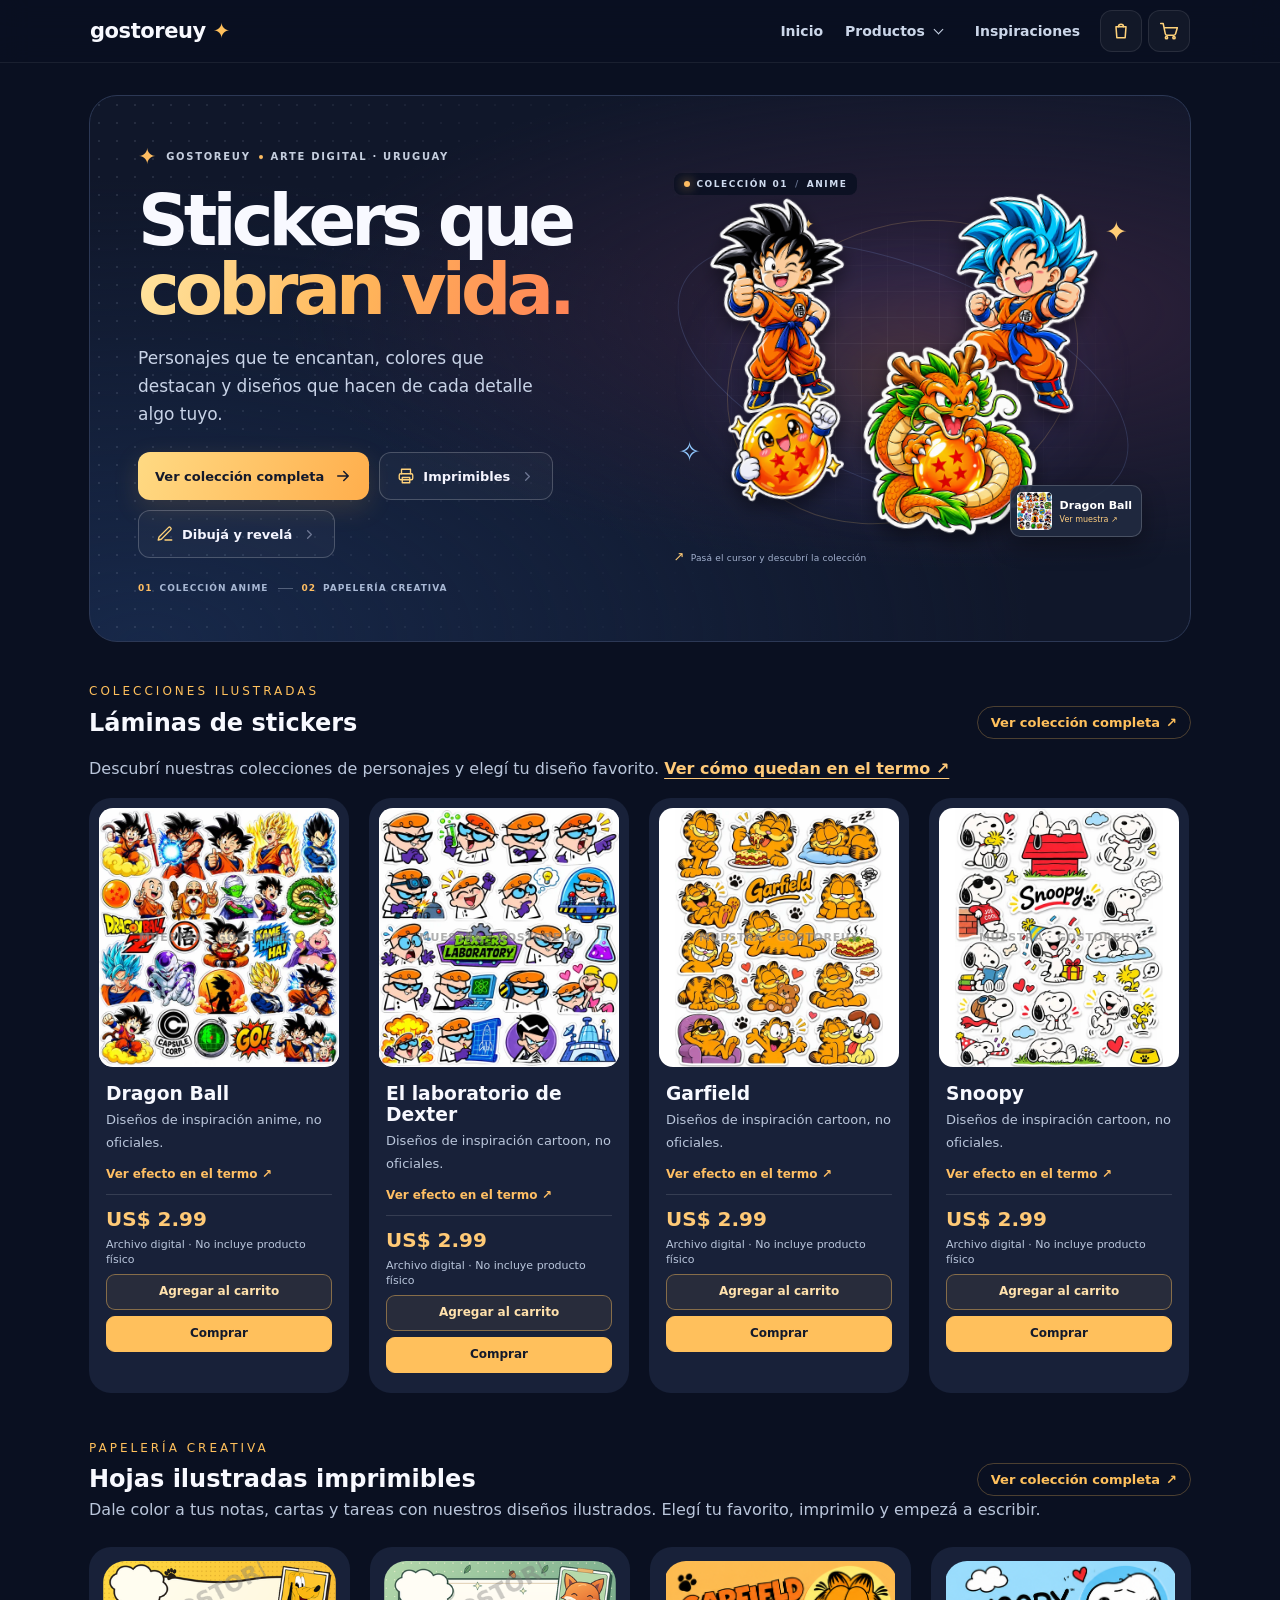
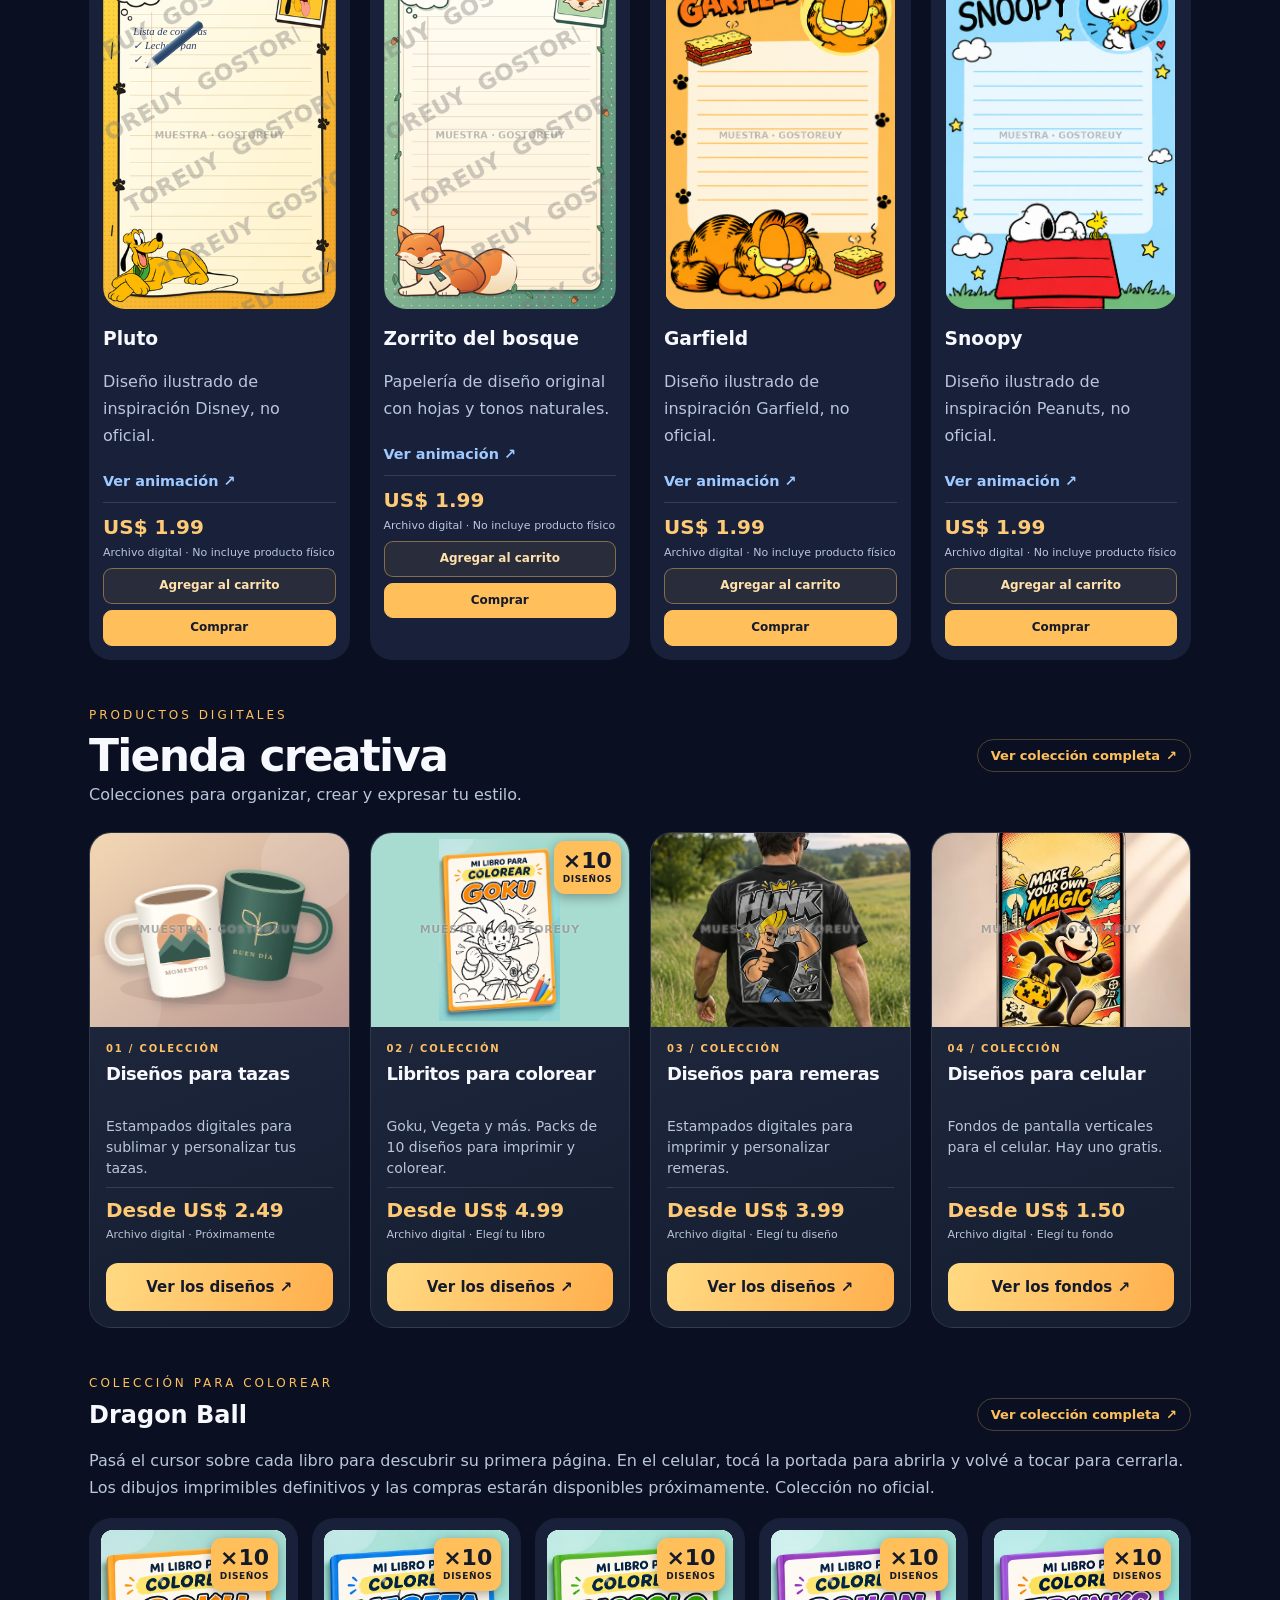
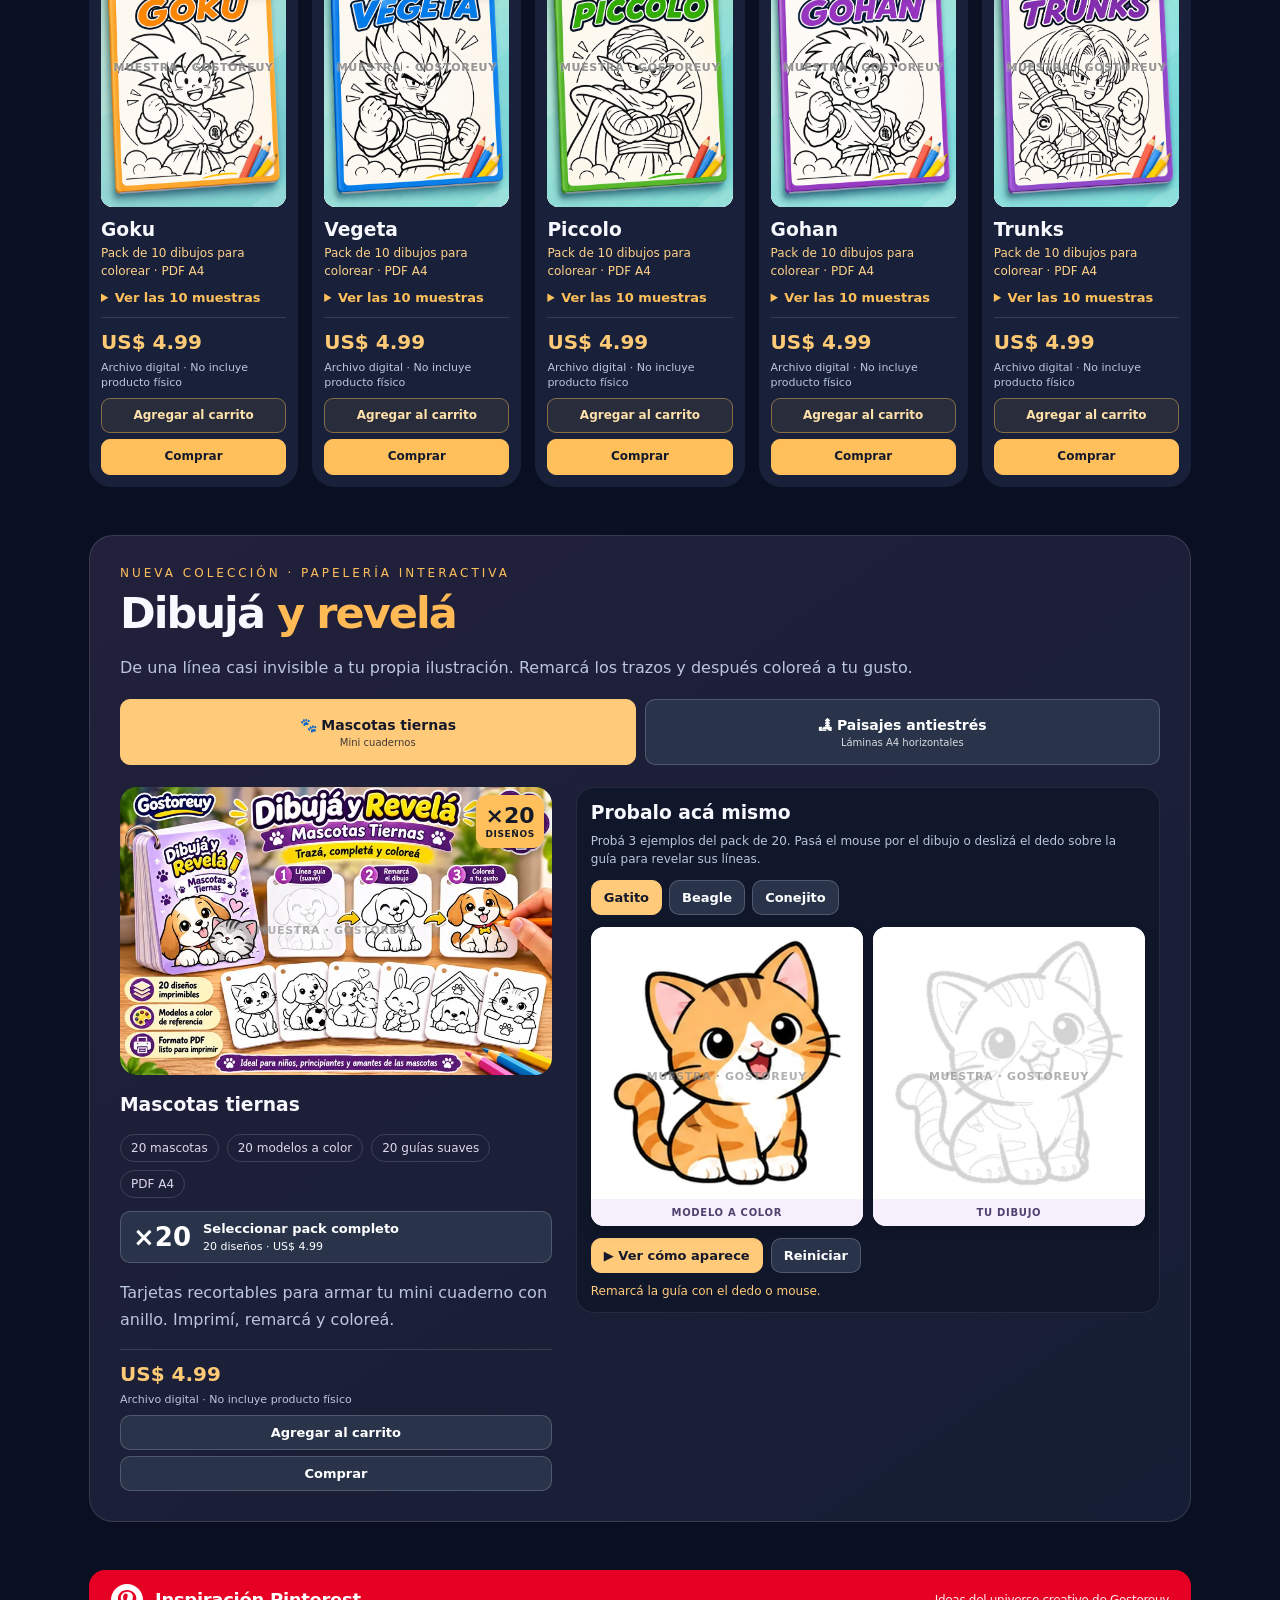
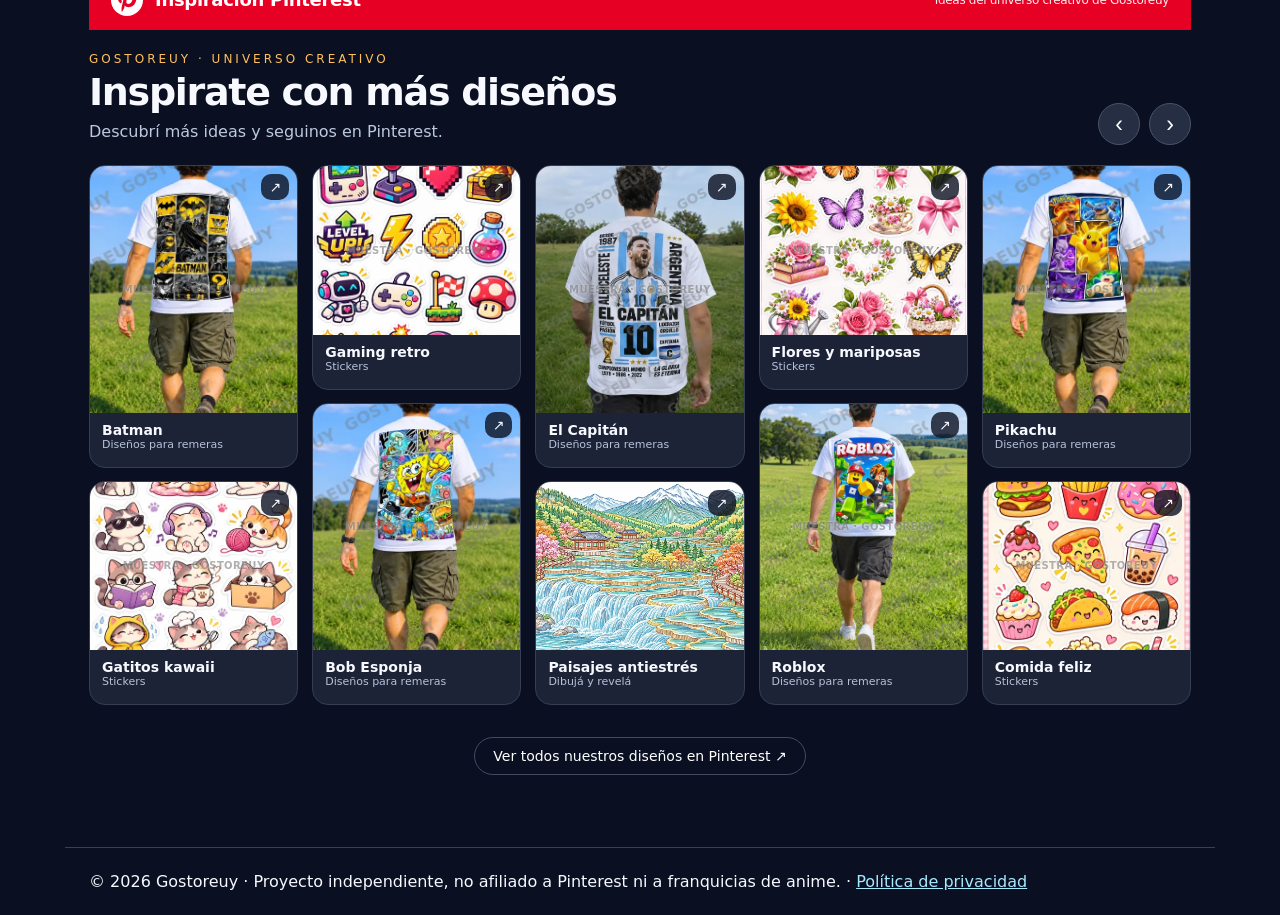
==== commit 38597829: "Never Give Up: fondo de celular (PNG) y póster a US$ 1,50 con entrega Co-Authored-By: Claude Sonnet " ====
--- a/index.html
+++ b/index.html
@@ -305,7 +305,7 @@
 root.querySelector('#rv-play').addEventListener('click',()=>{if(!ready)return;reset();const token=run,t0=performance.now();status.textContent='Revelando el dibujo…';const reduced=matchMedia('(prefers-reduced-motion: reduce)').matches;function tick(t){if(token!==run)return;const h=reduced?360:Math.min(360,(t-t0)*360/3500);d.save();d.beginPath();d.rect(0,0,360,h);d.clip();tile(d,2);d.restore();if(h<360)requestAnimationFrame(tick);else status.textContent='¡Listo! Ahora podés colorearlo.'}requestAnimationFrame(tick)});
 atlas.onload=()=>{ready=true;reset()};atlas.onerror=()=>status.textContent='No se pudo cargar la muestra. Recargá la página.';atlas.src='assets/revela-atlas.webp';
 })();
-</script><section id="go-pinterest-showcase" aria-labelledby="go-pinterest-title"><a class="pin-banner" href="https://www.pinterest.com/gvelazcamp/" target="_blank" rel="noopener noreferrer" aria-label="Abrir nuestro perfil de Pinterest"><svg viewBox="0 0 24 24" aria-label="Pinterest" role="img"><circle cx="12" cy="12" r="12" fill="white"/><path fill="#e60023" d="M10.4 16.2c.5.8 1.5 1.3 2.7 1.3 3.5 0 5.9-3.1 5.9-6.6 0-3.7-3-6.4-6.8-6.4-4.6 0-7 3.3-7 6.1 0 1.7.7 3.2 2.1 3.8.2.1.4 0 .4-.2l.4-1.3c.1-.2 0-.3-.1-.5-.4-.5-.7-1.1-.7-1.9 0-2.5 1.9-4.7 4.9-4.7 2.7 0 4.2 1.6 4.2 3.8 0 2.9-1.3 5.4-3.3 5.4-1.1 0-1.9-.9-1.6-2.1.4-1.4 1-3 1-4.1 0-.9-.5-1.6-1.4-1.6-1.1 0-2 1.2-2 2.7 0 1 .3 1.6.3 1.6l-1.3 5.4c-.3 1.3-.2 2.8-.1 3.7.1.2.3.2.4 0 .6-.8 1.4-2.1 1.7-3.4z"/></svg><span>Inspiración Pinterest</span><small>Ideas del universo creativo de Gostoreuy</small></a><div class="head"><div><div class="tag">GOSTOREUY · UNIVERSO CREATIVO</div><h2 id="go-pinterest-title">Inspirate con más diseños</h2><p>Descubrí más ideas y seguinos en Pinterest.</p></div><div class="nav"><button type="button" aria-label="Anterior" onclick="document.getElementById('go-pin-rail').scrollBy({left:-450,behavior:'smooth'})">‹</button><button type="button" aria-label="Siguiente" onclick="document.getElementById('go-pin-rail').scrollBy({left:450,behavior:'smooth'})">›</button></div></div><div class="rail" id="go-pin-rail"><div class="stack"><a class="pin tall" href="https://www.pinterest.com/pin/1047298088374891910/" target="_blank" rel="noopener noreferrer" aria-label="Batman · Ver pin en Pinterest"><span class="pin-media"><img src="assets/remeras/batman.webp" alt="Batman" loading="lazy" decoding="async"></span><span class="out">↗</span><div class="info"><strong>Batman</strong><small>Diseños para remeras</small></div></a><a class="pin short" href="https://www.pinterest.com/gvelazcamp/" target="_blank" rel="noopener noreferrer" aria-label="Gatitos kawaii · Ver perfil en Pinterest"><span class="pin-media"><img src="assets/sticker-thumbs/stickers-gatitos-kawaii.webp" alt="Gatitos kawaii" loading="lazy" decoding="async"></span><span class="out">↗</span><div class="info"><strong>Gatitos kawaii</strong><small>Stickers</small></div></a></div><div class="stack"><a class="pin short" href="https://www.pinterest.com/gvelazcamp/" target="_blank" rel="noopener noreferrer" aria-label="Gaming retro · Ver perfil en Pinterest"><span class="pin-media"><img src="assets/sticker-thumbs/stickers-gaming-retro.webp" alt="Gaming retro" loading="lazy" decoding="async"></span><span class="out">↗</span><div class="info"><strong>Gaming retro</strong><small>Stickers</small></div></a><a class="pin tall" href="https://www.pinterest.com/pin/1047298088374891870/" target="_blank" rel="noopener noreferrer" aria-label="Bob Esponja · Ver pin en Pinterest"><span class="pin-media"><img src="assets/remeras/bob-esponja-anime.webp" alt="Bob Esponja" loading="lazy" decoding="async"></span><span class="out">↗</span><div class="info"><strong>Bob Esponja</strong><small>Diseños para remeras</small></div></a></div><div class="stack"><a class="pin " href="https://www.pinterest.com/pin/1047298088374891954/" target="_blank" rel="noopener noreferrer" aria-label="El Capitán · Ver pin en Pinterest"><span class="pin-media"><img src="assets/remeras/el-capitan.webp" alt="El Capitán" loading="lazy" decoding="async"></span><span class="out">↗</span><div class="info"><strong>El Capitán</strong><small>Diseños para remeras</small></div></a><a class="pin short" href="https://www.pinterest.com/pin/1047298088374843343/" target="_blank" rel="noopener noreferrer" aria-label="Paisajes antiestrés · Ver pin en Pinterest"><span class="pin-media"><img src="assets/paisaje-a4-color.webp" alt="Paisajes antiestrés" loading="lazy" decoding="async"></span><span class="out">↗</span><div class="info"><strong>Paisajes antiestrés</strong><small>Dibujá y revelá</small></div></a></div><div class="stack"><a class="pin " href="https://www.pinterest.com/gvelazcamp/" target="_blank" rel="noopener noreferrer" aria-label="Flores y mariposas · Ver perfil en Pinterest"><span class="pin-media"><img src="assets/sticker-thumbs/stickers-flores-mariposas.webp" alt="Flores y mariposas" loading="lazy" decoding="async"></span><span class="out">↗</span><div class="info"><strong>Flores y mariposas</strong><small>Stickers</small></div></a><a class="pin " href="https://www.pinterest.com/pin/1047298088374891949/" target="_blank" rel="noopener noreferrer" aria-label="Roblox · Ver pin en Pinterest"><span class="pin-media"><img src="assets/remeras/roblox.webp" alt="Roblox" loading="lazy" decoding="async"></span><span class="out">↗</span><div class="info"><strong>Roblox</strong><small>Diseños para remeras</small></div></a></div><div class="stack"><a class="pin tall" href="https://www.pinterest.com/gvelazcamp/" target="_blank" rel="noopener noreferrer" aria-label="Pikachu · Ver perfil en Pinterest"><span class="pin-media"><img src="assets/remeras/pokemon-pikachu.webp" alt="Pikachu" loading="lazy" decoding="async"></span><span class="out">↗</span><div class="info"><strong>Pikachu</strong><small>Diseños para remeras</small></div></a><a class="pin short" href="https://www.pinterest.com/gvelazcamp/" target="_blank" rel="noopener noreferrer" aria-label="Comida feliz · Ver perfil en Pinterest"><span class="pin-media"><img src="assets/sticker-thumbs/stickers-comida-feliz.webp" alt="Comida feliz" loading="lazy" decoding="async"></span><span class="out">↗</span><div class="info"><strong>Comida feliz</strong><small>Stickers</small></div></a></div><div class="stack"><a class="pin " href="https://www.pinterest.com/gvelazcamp/" target="_blank" rel="noopener noreferrer" aria-label="The Mask · Ver perfil en Pinterest"><span class="pin-media"><img src="assets/remeras/the-mask.webp" alt="The Mask" loading="lazy" decoding="async"></span><span class="out">↗</span><div class="info"><strong>The Mask</strong><small>Diseños para remeras</small></div></a><a class="pin short" href="https://www.pinterest.com/gvelazcamp/" target="_blank" rel="noopener noreferrer" aria-label="Espacio mágico · Ver perfil en Pinterest"><span class="pin-media"><img src="assets/sticker-thumbs/stickers-espacio-magico.webp" alt="Espacio mágico" loading="lazy" decoding="async"></span><span class="out">↗</span><div class="info"><strong>Espacio mágico</strong><small>Stickers</small></div></a></div><div class="stack"><a class="pin tall" href="https://www.pinterest.com/gvelazcamp/" target="_blank" rel="noopener noreferrer" aria-label="Weapon X · Ver perfil en Pinterest"><span class="pin-media"><img src="assets/remeras/wolverine-weapon-x.webp" alt="Weapon X" loading="lazy" decoding="async"></span><span class="out">↗</span><div class="info"><strong>Weapon X</strong><small>Diseños para remeras</small></div></a><a class="pin short" href="https://www.pinterest.com/gvelazcamp/" target="_blank" rel="noopener noreferrer" aria-label="Mascotas tiernas · Ver perfil en Pinterest"><span class="pin-media"><img src="assets/revela-portada.webp" alt="Mascotas tiernas" loading="lazy" decoding="async"></span><span class="out">↗</span><div class="info"><strong>Mascotas tiernas</strong><small>Dibujá y revelá</small></div></a></div></div><div class="cta"><a href="https://www.pinterest.com/gvelazcamp/" target="_blank" rel="noopener noreferrer">Ver todos nuestros diseños en Pinterest ↗</a></div></section><section id="celular"><div class="tag">Fondos de pantalla</div><div class="collection-heading"><h2>Diseños para celular</h2><a class="collection-back" href="./#celular">← Volver a la portada</a></div><p>Fondos verticales para el celular, con vista previa en pantalla. Colección no oficial.</p><div class="cel-hero"><img src="assets/celular/banner-celular-felix.webp" alt="Diseños para celular. Félix: Make your own magic. Fondos verticales de alta calidad. Reclamar gratis – descargar." width="1672" height="941" decoding="async"><button type="button" class="cel-hero-claim" aria-label="Reclamar gratis – descargar: ir al formulario"></button></div><form class="cel-claim" id="claim-felix" novalidate><label for="claim-mail">Dejá tu mail y descargá el fondo de Félix gratis</label><div class="cel-claim-row"><input id="claim-mail" type="email" name="email" placeholder="tu@mail.com" autocomplete="email" required><button type="submit" class="cel-btn">Reclamar gratis</button></div><label class="cel-news"><input type="checkbox" name="accepts_news" id="claim-news"> Quiero recibir novedades y fondos nuevos de GoStoreUY por mail (opcional)</label><small id="claim-note">Usamos tu mail solo para registrar este reclamo.</small><p class="cel-msg" role="status" aria-live="polite"></p></form><details class="cel-del"><summary>Borrar mi mail</summary><form id="claim-del" novalidate><div class="cel-claim-row"><input type="email" id="del-mail" placeholder="tu@mail.com" autocomplete="email" required aria-label="Mail a borrar"><button type="submit" class="cel-btn">Borrar</button></div><p class="cel-msg" role="status" aria-live="polite"></p></form></details><div class="cel-grid"><article class="card shop-card cel-card cel-paid"><img src="assets/celular/popeye.webp" alt="Fondo de pantalla Popeye Power, vista previa en celular" loading="lazy" width="640" height="800"><div class="shop-details"><h3>Popeye Power</h3><span class="shop-status">En preparación</span></div></article><article class="card shop-card cel-card cel-paid"><img src="assets/celular/inspector-gadget.webp" alt="Fondo de pantalla Inspector Gadget, vista previa en celular" loading="lazy" width="640" height="800"><div class="shop-details"><h3>Inspector Gadget</h3><span class="shop-status">En preparación</span></div></article><article class="card shop-card cel-card cel-paid"><img src="assets/celular/inspector-gadget-curious.webp" alt="Fondo de pantalla Inspector Gadget · Stay Curious, vista previa en celular" loading="lazy" width="640" height="800"><div class="shop-details"><h3>Inspector Gadget · Stay Curious</h3><span class="shop-status">En preparación</span></div></article><article class="card shop-card cel-card cel-paid"><img src="assets/celular/samurai-jack.webp" alt="Fondo de pantalla Samurai Jack · Break the Limits, vista previa en celular" loading="lazy" width="640" height="800"><div class="shop-details"><h3>Samurai Jack · Break the Limits</h3><span class="shop-status">En preparación</span></div></article><article class="card shop-card cel-card cel-paid"><img src="assets/celular/pantera-rosa.webp" alt="Fondo de pantalla Pantera Rosa · Stay Cool, vista previa en celular" loading="lazy" width="640" height="800"><div class="shop-details"><h3>Pantera Rosa · Stay Cool</h3><span class="shop-status">En preparación</span></div></article><article class="card shop-card cel-card cel-paid"><img src="assets/celular/pantera-rosa-comic.webp" alt="Fondo de pantalla Pantera Rosa · Comic, vista previa en celular" loading="lazy" width="640" height="800"><div class="shop-details"><h3>Pantera Rosa · Comic</h3><span class="shop-status">En preparación</span></div></article><article class="card shop-card cel-card cel-paid"><img src="assets/celular/coraje.webp" alt="Fondo de pantalla Coraje · Stay Spooky, vista previa en celular" loading="lazy" width="640" height="800"><div class="shop-details"><h3>Coraje · Stay Spooky</h3><span class="shop-status">En preparación</span></div></article><article class="card shop-card cel-card cel-paid"><img src="assets/celular/sonic.webp" alt="Fondo de pantalla Sonic · Neon Speed, vista previa en celular" loading="lazy" width="640" height="800"><div class="shop-details"><h3>Sonic · Neon Speed</h3><span class="shop-status">En preparación</span></div></article><article class="card shop-card cel-card cel-paid"><img src="assets/celular/dexter.webp" alt="Fondo de pantalla Dexter · Genius Mode, vista previa en celular" loading="lazy" width="640" height="800"><div class="shop-details"><h3>Dexter · Genius Mode</h3><span class="shop-status">En preparación</span></div></article><article class="card shop-card cel-card cel-paid"><img src="assets/celular/scooby.webp" alt="Fondo de pantalla Scooby-Doo · Stay Spooky, vista previa en celular" loading="lazy" width="640" height="800"><div class="shop-details"><h3>Scooby-Doo · Stay Spooky</h3><span class="shop-status">En preparación</span></div></article><article class="card shop-card cel-card cel-paid"><img src="assets/celular/alien.webp" alt="Fondo de pantalla Buena Vibra Siempre, vista previa en celular" loading="lazy" width="640" height="800"><div class="shop-details"><h3>Buena Vibra Siempre</h3><span class="shop-status">En preparación</span></div></article><article class="card shop-card cel-card cel-paid"><img src="assets/celular/carpincho.webp" alt="Fondo de pantalla Carpincho World, vista previa en celular" loading="lazy" width="640" height="800"><div class="shop-details"><h3>Carpincho World</h3><span class="shop-status">En preparación</span></div></article><article class="card shop-card cel-card cel-paid"><img src="assets/celular/charizard.webp" alt="Fondo de pantalla Charizard · Retro Fire, vista previa en celular" loading="lazy" width="640" height="800"><div class="shop-details"><h3>Charizard · Retro Fire</h3><span class="shop-status">En preparación</span></div></article><article class="card shop-card cel-card cel-paid"><img src="assets/celular/gta-vice-city.webp" alt="Fondo de pantalla GTA Vice City · Miami Neon, vista previa en celular" loading="lazy" width="640" height="800"><div class="shop-details"><h3>GTA Vice City · Miami Neon</h3><span class="shop-status">En preparación</span></div></article><article class="card shop-card cel-card cel-paid"><img src="assets/celular/mickey.webp" alt="Fondo de pantalla Mickey Mouse · Magic World, vista previa en celular" loading="lazy" width="640" height="800"><div class="shop-details"><h3>Mickey Mouse · Magic World</h3><span class="shop-status">En preparación</span></div></article><article class="card shop-card cel-card cel-paid"><img src="assets/celular/midnight-ramen.webp" alt="Fondo de pantalla Midnight Ramen, vista previa en celular" loading="lazy" width="640" height="800"><div class="shop-details"><h3>Midnight Ramen</h3><span class="shop-status">En preparación</span></div></article><article class="card shop-card cel-card cel-paid"><img src="assets/celular/zombie-party.webp" alt="Fondo de pantalla Zombie Party, vista previa en celular" loading="lazy" width="640" height="800"><div class="shop-details"><h3>Zombie Party</h3><span class="shop-status">En preparación</span></div></article><article class="card shop-card cel-card cel-paid"><img src="assets/celular/find-your-magic.webp" alt="Fondo de pantalla Find your Magic, vista previa en celular" loading="lazy" width="640" height="800"><div class="shop-details"><h3>Find your Magic</h3><span class="shop-status">En preparación</span></div></article></div><p style="text-align:center;opacity:.8;margin-top:18px">Más fondos para celular, muy pronto.</p></section><section id="inspiraciones"><div class="tag">Galería</div><div class="collection-heading"><h2>Inspiraciones</h2><a class="collection-back" href="./#inspiraciones">← Volver a la portada</a></div><p>Pósters de GoStoreUY para imprimir, a US$ 1,50 cada uno. Las vistas previas tienen marca de agua; el archivo que recibís no. Colección no oficial.</p><h3 class="insp-cat">Pósters</h3><div class="insp-grid"><article class="insp-card insp-paid"><img src="assets/inspiraciones/pin-popeye-power-20261127.webp" alt="Popeye Power" loading="lazy" decoding="async" draggable="false"><div class="shop-details"><h3>Popeye Power</h3><span class="shop-status">En preparación</span></div></article><article class="insp-card insp-paid"><img src="assets/inspiraciones/pin-inspector-gadget-comic-20261127.webp" alt="Inspector Gadget" loading="lazy" decoding="async" draggable="false"><div class="shop-details"><h3>Inspector Gadget</h3><span class="shop-status">En preparación</span></div></article><article class="insp-card insp-paid"><img src="assets/inspiraciones/pin-inspector-gadget-stay-curious-20261127.webp" alt="Inspector Gadget · Stay Curious" loading="lazy" decoding="async" draggable="false"><div class="shop-details"><h3>Inspector Gadget · Stay Curious</h3><span class="shop-status">En preparación</span></div></article><article class="insp-card insp-paid"><img src="assets/inspiraciones/pin-samurai-jack-break-the-limits-20261127.webp" alt="Samurai Jack · Break the Limits" loading="lazy" decoding="async" draggable="false"><div class="shop-details"><h3>Samurai Jack · Break the Limits</h3><span class="shop-status">En preparación</span></div></article><article class="insp-card insp-paid"><img src="assets/inspiraciones/pin-pantera-rosa-stay-cool-20261127.webp" alt="Pantera Rosa · Stay Cool" loading="lazy" decoding="async" draggable="false"><div class="shop-details"><h3>Pantera Rosa · Stay Cool</h3><span class="shop-status">En preparación</span></div></article><article class="insp-card insp-paid"><img src="assets/inspiraciones/pin-pink-panther-comic-20261127.webp" alt="Pantera Rosa · Comic" loading="lazy" decoding="async" draggable="false"><div class="shop-details"><h3>Pantera Rosa · Comic</h3><span class="shop-status">En preparación</span></div></article><article class="insp-card insp-paid"><img src="assets/inspiraciones/pin-coraje-stay-spooky-20261127.webp" alt="Coraje · Stay Spooky" loading="lazy" decoding="async" draggable="false"><div class="shop-details"><h3>Coraje · Stay Spooky</h3><span class="shop-status">En preparación</span></div></article><article class="insp-card insp-paid"><img src="assets/inspiraciones/pin-sonic-neon-speed-20261127.webp" alt="Sonic · Neon Speed" loading="lazy" decoding="async" draggable="false"><div class="shop-details"><h3>Sonic · Neon Speed</h3><span class="shop-status">En preparación</span></div></article><article class="insp-card insp-paid"><img src="assets/inspiraciones/pin-dexter-genius-mode-20261127.webp" alt="Dexter · Genius Mode" loading="lazy" decoding="async" draggable="false"><div class="shop-details"><h3>Dexter · Genius Mode</h3><span class="shop-status">En preparación</span></div></article><article class="insp-card insp-paid"><img src="assets/inspiraciones/pin-scooby-doo-stay-spooky-20261127.webp" alt="Scooby-Doo · Stay Spooky" loading="lazy" decoding="async" draggable="false"><div class="shop-details"><h3>Scooby-Doo · Stay Spooky</h3><span class="shop-status">En preparación</span></div></article><article class="insp-card insp-paid"><img src="assets/inspiraciones/pin-felix-make-your-own-magic-20261127.webp" alt="Félix · Make your own magic" loading="lazy" decoding="async" draggable="false"><div class="shop-details"><h3>Félix · Make your own magic</h3><span class="shop-status">En preparación</span></div></article><article class="insp-card insp-paid"><img src="assets/inspiraciones/pin-buena-vibra-alien-20261126.webp" alt="Buena Vibra Siempre" loading="lazy" decoding="async" draggable="false"><div class="shop-details"><h3>Buena Vibra Siempre</h3><span class="shop-status">En preparación</span></div></article><article class="insp-card insp-paid"><img src="assets/inspiraciones/pin-carpincho-world-20261126.webp" alt="Carpincho World" loading="lazy" decoding="async" draggable="false"><div class="shop-details"><h3>Carpincho World</h3><span class="shop-status">En preparación</span></div></article><article class="insp-card insp-paid"><img src="assets/inspiraciones/pin-charizard-retro-20261126.webp" alt="Charizard · Retro Fire" loading="lazy" decoding="async" draggable="false"><div class="shop-details"><h3>Charizard · Retro Fire</h3><span class="shop-status">En preparación</span></div></article><article class="insp-card insp-paid"><img src="assets/inspiraciones/pin-gta-vice-city-pin-20261126.webp" alt="GTA Vice City · Miami Neon" loading="lazy" decoding="async" draggable="false"><div class="shop-details"><h3>GTA Vice City · Miami Neon</h3><span class="shop-status">En preparación</span></div></article><article class="insp-card insp-paid"><img src="assets/inspiraciones/pin-mickey-magic-20261126.webp" alt="Mickey Mouse · Magic World" loading="lazy" decoding="async" draggable="false"><div class="shop-details"><h3>Mickey Mouse · Magic World</h3><span class="shop-status">En preparación</span></div></article><article class="insp-card insp-paid"><img src="assets/inspiraciones/pin-midnight-ramen-20261127.webp" alt="Midnight Ramen" loading="lazy" decoding="async" draggable="false"><div class="shop-details"><h3>Midnight Ramen</h3><span class="shop-status">En preparación</span></div></article><article class="insp-card insp-paid"><img src="assets/inspiraciones/pin-zombie-party-20261126.webp" alt="Zombie Party" loading="lazy" decoding="async" draggable="false"><div class="shop-details"><h3>Zombie Party</h3><span class="shop-status">En preparación</span></div></article><article class="insp-card insp-paid"><img src="assets/inspiraciones/pin-find-your-magic-20261126.webp" alt="Find your Magic" loading="lazy" decoding="async" draggable="false"><div class="shop-details"><h3>Find your Magic</h3><span class="shop-status">En preparación</span></div></article></div></section></main><footer>© 2026 Gostoreuy · Proyecto independiente, no afiliado a Pinterest ni a franquicias de anime. · <a href="privacy.html">Política de privacidad</a></footer><script>
+</script><section id="go-pinterest-showcase" aria-labelledby="go-pinterest-title"><a class="pin-banner" href="https://www.pinterest.com/gvelazcamp/" target="_blank" rel="noopener noreferrer" aria-label="Abrir nuestro perfil de Pinterest"><svg viewBox="0 0 24 24" aria-label="Pinterest" role="img"><circle cx="12" cy="12" r="12" fill="white"/><path fill="#e60023" d="M10.4 16.2c.5.8 1.5 1.3 2.7 1.3 3.5 0 5.9-3.1 5.9-6.6 0-3.7-3-6.4-6.8-6.4-4.6 0-7 3.3-7 6.1 0 1.7.7 3.2 2.1 3.8.2.1.4 0 .4-.2l.4-1.3c.1-.2 0-.3-.1-.5-.4-.5-.7-1.1-.7-1.9 0-2.5 1.9-4.7 4.9-4.7 2.7 0 4.2 1.6 4.2 3.8 0 2.9-1.3 5.4-3.3 5.4-1.1 0-1.9-.9-1.6-2.1.4-1.4 1-3 1-4.1 0-.9-.5-1.6-1.4-1.6-1.1 0-2 1.2-2 2.7 0 1 .3 1.6.3 1.6l-1.3 5.4c-.3 1.3-.2 2.8-.1 3.7.1.2.3.2.4 0 .6-.8 1.4-2.1 1.7-3.4z"/></svg><span>Inspiración Pinterest</span><small>Ideas del universo creativo de Gostoreuy</small></a><div class="head"><div><div class="tag">GOSTOREUY · UNIVERSO CREATIVO</div><h2 id="go-pinterest-title">Inspirate con más diseños</h2><p>Descubrí más ideas y seguinos en Pinterest.</p></div><div class="nav"><button type="button" aria-label="Anterior" onclick="document.getElementById('go-pin-rail').scrollBy({left:-450,behavior:'smooth'})">‹</button><button type="button" aria-label="Siguiente" onclick="document.getElementById('go-pin-rail').scrollBy({left:450,behavior:'smooth'})">›</button></div></div><div class="rail" id="go-pin-rail"><div class="stack"><a class="pin tall" href="https://www.pinterest.com/pin/1047298088374891910/" target="_blank" rel="noopener noreferrer" aria-label="Batman · Ver pin en Pinterest"><span class="pin-media"><img src="assets/remeras/batman.webp" alt="Batman" loading="lazy" decoding="async"></span><span class="out">↗</span><div class="info"><strong>Batman</strong><small>Diseños para remeras</small></div></a><a class="pin short" href="https://www.pinterest.com/gvelazcamp/" target="_blank" rel="noopener noreferrer" aria-label="Gatitos kawaii · Ver perfil en Pinterest"><span class="pin-media"><img src="assets/sticker-thumbs/stickers-gatitos-kawaii.webp" alt="Gatitos kawaii" loading="lazy" decoding="async"></span><span class="out">↗</span><div class="info"><strong>Gatitos kawaii</strong><small>Stickers</small></div></a></div><div class="stack"><a class="pin short" href="https://www.pinterest.com/gvelazcamp/" target="_blank" rel="noopener noreferrer" aria-label="Gaming retro · Ver perfil en Pinterest"><span class="pin-media"><img src="assets/sticker-thumbs/stickers-gaming-retro.webp" alt="Gaming retro" loading="lazy" decoding="async"></span><span class="out">↗</span><div class="info"><strong>Gaming retro</strong><small>Stickers</small></div></a><a class="pin tall" href="https://www.pinterest.com/pin/1047298088374891870/" target="_blank" rel="noopener noreferrer" aria-label="Bob Esponja · Ver pin en Pinterest"><span class="pin-media"><img src="assets/remeras/bob-esponja-anime.webp" alt="Bob Esponja" loading="lazy" decoding="async"></span><span class="out">↗</span><div class="info"><strong>Bob Esponja</strong><small>Diseños para remeras</small></div></a></div><div class="stack"><a class="pin " href="https://www.pinterest.com/pin/1047298088374891954/" target="_blank" rel="noopener noreferrer" aria-label="El Capitán · Ver pin en Pinterest"><span class="pin-media"><img src="assets/remeras/el-capitan.webp" alt="El Capitán" loading="lazy" decoding="async"></span><span class="out">↗</span><div class="info"><strong>El Capitán</strong><small>Diseños para remeras</small></div></a><a class="pin short" href="https://www.pinterest.com/pin/1047298088374843343/" target="_blank" rel="noopener noreferrer" aria-label="Paisajes antiestrés · Ver pin en Pinterest"><span class="pin-media"><img src="assets/paisaje-a4-color.webp" alt="Paisajes antiestrés" loading="lazy" decoding="async"></span><span class="out">↗</span><div class="info"><strong>Paisajes antiestrés</strong><small>Dibujá y revelá</small></div></a></div><div class="stack"><a class="pin " href="https://www.pinterest.com/gvelazcamp/" target="_blank" rel="noopener noreferrer" aria-label="Flores y mariposas · Ver perfil en Pinterest"><span class="pin-media"><img src="assets/sticker-thumbs/stickers-flores-mariposas.webp" alt="Flores y mariposas" loading="lazy" decoding="async"></span><span class="out">↗</span><div class="info"><strong>Flores y mariposas</strong><small>Stickers</small></div></a><a class="pin " href="https://www.pinterest.com/pin/1047298088374891949/" target="_blank" rel="noopener noreferrer" aria-label="Roblox · Ver pin en Pinterest"><span class="pin-media"><img src="assets/remeras/roblox.webp" alt="Roblox" loading="lazy" decoding="async"></span><span class="out">↗</span><div class="info"><strong>Roblox</strong><small>Diseños para remeras</small></div></a></div><div class="stack"><a class="pin tall" href="https://www.pinterest.com/gvelazcamp/" target="_blank" rel="noopener noreferrer" aria-label="Pikachu · Ver perfil en Pinterest"><span class="pin-media"><img src="assets/remeras/pokemon-pikachu.webp" alt="Pikachu" loading="lazy" decoding="async"></span><span class="out">↗</span><div class="info"><strong>Pikachu</strong><small>Diseños para remeras</small></div></a><a class="pin short" href="https://www.pinterest.com/gvelazcamp/" target="_blank" rel="noopener noreferrer" aria-label="Comida feliz · Ver perfil en Pinterest"><span class="pin-media"><img src="assets/sticker-thumbs/stickers-comida-feliz.webp" alt="Comida feliz" loading="lazy" decoding="async"></span><span class="out">↗</span><div class="info"><strong>Comida feliz</strong><small>Stickers</small></div></a></div><div class="stack"><a class="pin " href="https://www.pinterest.com/gvelazcamp/" target="_blank" rel="noopener noreferrer" aria-label="The Mask · Ver perfil en Pinterest"><span class="pin-media"><img src="assets/remeras/the-mask.webp" alt="The Mask" loading="lazy" decoding="async"></span><span class="out">↗</span><div class="info"><strong>The Mask</strong><small>Diseños para remeras</small></div></a><a class="pin short" href="https://www.pinterest.com/gvelazcamp/" target="_blank" rel="noopener noreferrer" aria-label="Espacio mágico · Ver perfil en Pinterest"><span class="pin-media"><img src="assets/sticker-thumbs/stickers-espacio-magico.webp" alt="Espacio mágico" loading="lazy" decoding="async"></span><span class="out">↗</span><div class="info"><strong>Espacio mágico</strong><small>Stickers</small></div></a></div><div class="stack"><a class="pin tall" href="https://www.pinterest.com/gvelazcamp/" target="_blank" rel="noopener noreferrer" aria-label="Weapon X · Ver perfil en Pinterest"><span class="pin-media"><img src="assets/remeras/wolverine-weapon-x.webp" alt="Weapon X" loading="lazy" decoding="async"></span><span class="out">↗</span><div class="info"><strong>Weapon X</strong><small>Diseños para remeras</small></div></a><a class="pin short" href="https://www.pinterest.com/gvelazcamp/" target="_blank" rel="noopener noreferrer" aria-label="Mascotas tiernas · Ver perfil en Pinterest"><span class="pin-media"><img src="assets/revela-portada.webp" alt="Mascotas tiernas" loading="lazy" decoding="async"></span><span class="out">↗</span><div class="info"><strong>Mascotas tiernas</strong><small>Dibujá y revelá</small></div></a></div></div><div class="cta"><a href="https://www.pinterest.com/gvelazcamp/" target="_blank" rel="noopener noreferrer">Ver todos nuestros diseños en Pinterest ↗</a></div></section><section id="celular"><div class="tag">Fondos de pantalla</div><div class="collection-heading"><h2>Diseños para celular</h2><a class="collection-back" href="./#celular">← Volver a la portada</a></div><p>Fondos verticales para el celular, con vista previa en pantalla. Colección no oficial.</p><div class="cel-hero"><img src="assets/celular/banner-celular-felix.webp" alt="Diseños para celular. Félix: Make your own magic. Fondos verticales de alta calidad. Reclamar gratis – descargar." width="1672" height="941" decoding="async"><button type="button" class="cel-hero-claim" aria-label="Reclamar gratis – descargar: ir al formulario"></button></div><form class="cel-claim" id="claim-felix" novalidate><label for="claim-mail">Dejá tu mail y descargá el fondo de Félix gratis</label><div class="cel-claim-row"><input id="claim-mail" type="email" name="email" placeholder="tu@mail.com" autocomplete="email" required><button type="submit" class="cel-btn">Reclamar gratis</button></div><label class="cel-news"><input type="checkbox" name="accepts_news" id="claim-news"> Quiero recibir novedades y fondos nuevos de GoStoreUY por mail (opcional)</label><small id="claim-note">Usamos tu mail solo para registrar este reclamo.</small><p class="cel-msg" role="status" aria-live="polite"></p></form><details class="cel-del"><summary>Borrar mi mail</summary><form id="claim-del" novalidate><div class="cel-claim-row"><input type="email" id="del-mail" placeholder="tu@mail.com" autocomplete="email" required aria-label="Mail a borrar"><button type="submit" class="cel-btn">Borrar</button></div><p class="cel-msg" role="status" aria-live="polite"></p></form></details><div class="cel-grid"><article class="card shop-card cel-card cel-paid"><img src="assets/celular/popeye.webp" alt="Fondo de pantalla Popeye Power, vista previa en celular" loading="lazy" width="640" height="800"><div class="shop-details"><h3>Popeye Power</h3><span class="shop-status">En preparación</span></div></article><article class="card shop-card cel-card cel-paid"><img src="assets/celular/inspector-gadget.webp" alt="Fondo de pantalla Inspector Gadget, vista previa en celular" loading="lazy" width="640" height="800"><div class="shop-details"><h3>Inspector Gadget</h3><span class="shop-status">En preparación</span></div></article><article class="card shop-card cel-card cel-paid"><img src="assets/celular/inspector-gadget-curious.webp" alt="Fondo de pantalla Inspector Gadget · Stay Curious, vista previa en celular" loading="lazy" width="640" height="800"><div class="shop-details"><h3>Inspector Gadget · Stay Curious</h3><span class="shop-status">En preparación</span></div></article><article class="card shop-card cel-card cel-paid"><img src="assets/celular/samurai-jack.webp" alt="Fondo de pantalla Samurai Jack · Break the Limits, vista previa en celular" loading="lazy" width="640" height="800"><div class="shop-details"><h3>Samurai Jack · Break the Limits</h3><span class="shop-status">En preparación</span></div></article><article class="card shop-card cel-card cel-paid"><img src="assets/celular/pantera-rosa.webp" alt="Fondo de pantalla Pantera Rosa · Stay Cool, vista previa en celular" loading="lazy" width="640" height="800"><div class="shop-details"><h3>Pantera Rosa · Stay Cool</h3><span class="shop-status">En preparación</span></div></article><article class="card shop-card cel-card cel-paid"><img src="assets/celular/pantera-rosa-comic.webp" alt="Fondo de pantalla Pantera Rosa · Comic, vista previa en celular" loading="lazy" width="640" height="800"><div class="shop-details"><h3>Pantera Rosa · Comic</h3><span class="shop-status">En preparación</span></div></article><article class="card shop-card cel-card cel-paid"><img src="assets/celular/coraje.webp" alt="Fondo de pantalla Coraje · Stay Spooky, vista previa en celular" loading="lazy" width="640" height="800"><div class="shop-details"><h3>Coraje · Stay Spooky</h3><span class="shop-status">En preparación</span></div></article><article class="card shop-card cel-card cel-paid"><img src="assets/celular/sonic.webp" alt="Fondo de pantalla Sonic · Neon Speed, vista previa en celular" loading="lazy" width="640" height="800"><div class="shop-details"><h3>Sonic · Neon Speed</h3><span class="shop-status">En preparación</span></div></article><article class="card shop-card cel-card cel-paid"><img src="assets/celular/dexter.webp" alt="Fondo de pantalla Dexter · Genius Mode, vista previa en celular" loading="lazy" width="640" height="800"><div class="shop-details"><h3>Dexter · Genius Mode</h3><span class="shop-status">En preparación</span></div></article><article class="card shop-card cel-card cel-paid"><img src="assets/celular/scooby.webp" alt="Fondo de pantalla Scooby-Doo · Stay Spooky, vista previa en celular" loading="lazy" width="640" height="800"><div class="shop-details"><h3>Scooby-Doo · Stay Spooky</h3><span class="shop-status">En preparación</span></div></article><article class="card shop-card cel-card cel-paid"><img src="assets/celular/alien.webp" alt="Fondo de pantalla Buena Vibra Siempre, vista previa en celular" loading="lazy" width="640" height="800"><div class="shop-details"><h3>Buena Vibra Siempre</h3><span class="shop-status">En preparación</span></div></article><article class="card shop-card cel-card cel-paid"><img src="assets/celular/carpincho.webp" alt="Fondo de pantalla Carpincho World, vista previa en celular" loading="lazy" width="640" height="800"><div class="shop-details"><h3>Carpincho World</h3><span class="shop-status">En preparación</span></div></article><article class="card shop-card cel-card cel-paid"><img src="assets/celular/charizard.webp" alt="Fondo de pantalla Charizard · Retro Fire, vista previa en celular" loading="lazy" width="640" height="800"><div class="shop-details"><h3>Charizard · Retro Fire</h3><span class="shop-status">En preparación</span></div></article><article class="card shop-card cel-card cel-paid"><img src="assets/celular/gta-vice-city.webp" alt="Fondo de pantalla GTA Vice City · Miami Neon, vista previa en celular" loading="lazy" width="640" height="800"><div class="shop-details"><h3>GTA Vice City · Miami Neon</h3><span class="shop-status">En preparación</span></div></article><article class="card shop-card cel-card cel-paid"><img src="assets/celular/mickey.webp" alt="Fondo de pantalla Mickey Mouse · Magic World, vista previa en celular" loading="lazy" width="640" height="800"><div class="shop-details"><h3>Mickey Mouse · Magic World</h3><span class="shop-status">En preparación</span></div></article><article class="card shop-card cel-card cel-paid"><img src="assets/celular/midnight-ramen.webp" alt="Fondo de pantalla Midnight Ramen, vista previa en celular" loading="lazy" width="640" height="800"><div class="shop-details"><h3>Midnight Ramen</h3><span class="shop-status">En preparación</span></div></article><article class="card shop-card cel-card cel-paid"><img src="assets/celular/zombie-party.webp" alt="Fondo de pantalla Zombie Party, vista previa en celular" loading="lazy" width="640" height="800"><div class="shop-details"><h3>Zombie Party</h3><span class="shop-status">En preparación</span></div></article><article class="card shop-card cel-card cel-paid"><img src="assets/celular/find-your-magic.webp" alt="Fondo de pantalla Find your Magic, vista previa en celular" loading="lazy" width="640" height="800"><div class="shop-details"><h3>Find your Magic</h3><span class="shop-status">En preparación</span></div></article><article class="card shop-card cel-card cel-paid"><img src="assets/celular/never-give-up.webp" alt="Fondo de pantalla Never Give Up, vista previa en celular" loading="lazy" width="640" height="800"><div class="shop-details"><h3>Never Give Up</h3><span class="shop-status">En preparación</span></div></article></div><p style="text-align:center;opacity:.8;margin-top:18px">Más fondos para celular, muy pronto.</p></section><section id="inspiraciones"><div class="tag">Galería</div><div class="collection-heading"><h2>Inspiraciones</h2><a class="collection-back" href="./#inspiraciones">← Volver a la portada</a></div><p>Pósters de GoStoreUY para imprimir, a US$ 1,50 cada uno. Las vistas previas tienen marca de agua; el archivo que recibís no. Colección no oficial.</p><h3 class="insp-cat">Pósters</h3><div class="insp-grid"><article class="insp-card insp-paid"><img src="assets/inspiraciones/pin-popeye-power-20261127.webp" alt="Popeye Power" loading="lazy" decoding="async" draggable="false"><div class="shop-details"><h3>Popeye Power</h3><span class="shop-status">En preparación</span></div></article><article class="insp-card insp-paid"><img src="assets/inspiraciones/pin-inspector-gadget-comic-20261127.webp" alt="Inspector Gadget" loading="lazy" decoding="async" draggable="false"><div class="shop-details"><h3>Inspector Gadget</h3><span class="shop-status">En preparación</span></div></article><article class="insp-card insp-paid"><img src="assets/inspiraciones/pin-inspector-gadget-stay-curious-20261127.webp" alt="Inspector Gadget · Stay Curious" loading="lazy" decoding="async" draggable="false"><div class="shop-details"><h3>Inspector Gadget · Stay Curious</h3><span class="shop-status">En preparación</span></div></article><article class="insp-card insp-paid"><img src="assets/inspiraciones/pin-samurai-jack-break-the-limits-20261127.webp" alt="Samurai Jack · Break the Limits" loading="lazy" decoding="async" draggable="false"><div class="shop-details"><h3>Samurai Jack · Break the Limits</h3><span class="shop-status">En preparación</span></div></article><article class="insp-card insp-paid"><img src="assets/inspiraciones/pin-pantera-rosa-stay-cool-20261127.webp" alt="Pantera Rosa · Stay Cool" loading="lazy" decoding="async" draggable="false"><div class="shop-details"><h3>Pantera Rosa · Stay Cool</h3><span class="shop-status">En preparación</span></div></article><article class="insp-card insp-paid"><img src="assets/inspiraciones/pin-pink-panther-comic-20261127.webp" alt="Pantera Rosa · Comic" loading="lazy" decoding="async" draggable="false"><div class="shop-details"><h3>Pantera Rosa · Comic</h3><span class="shop-status">En preparación</span></div></article><article class="insp-card insp-paid"><img src="assets/inspiraciones/pin-coraje-stay-spooky-20261127.webp" alt="Coraje · Stay Spooky" loading="lazy" decoding="async" draggable="false"><div class="shop-details"><h3>Coraje · Stay Spooky</h3><span class="shop-status">En preparación</span></div></article><article class="insp-card insp-paid"><img src="assets/inspiraciones/pin-sonic-neon-speed-20261127.webp" alt="Sonic · Neon Speed" loading="lazy" decoding="async" draggable="false"><div class="shop-details"><h3>Sonic · Neon Speed</h3><span class="shop-status">En preparación</span></div></article><article class="insp-card insp-paid"><img src="assets/inspiraciones/pin-dexter-genius-mode-20261127.webp" alt="Dexter · Genius Mode" loading="lazy" decoding="async" draggable="false"><div class="shop-details"><h3>Dexter · Genius Mode</h3><span class="shop-status">En preparación</span></div></article><article class="insp-card insp-paid"><img src="assets/inspiraciones/pin-scooby-doo-stay-spooky-20261127.webp" alt="Scooby-Doo · Stay Spooky" loading="lazy" decoding="async" draggable="false"><div class="shop-details"><h3>Scooby-Doo · Stay Spooky</h3><span class="shop-status">En preparación</span></div></article><article class="insp-card insp-paid"><img src="assets/inspiraciones/pin-felix-make-your-own-magic-20261127.webp" alt="Félix · Make your own magic" loading="lazy" decoding="async" draggable="false"><div class="shop-details"><h3>Félix · Make your own magic</h3><span class="shop-status">En preparación</span></div></article><article class="insp-card insp-paid"><img src="assets/inspiraciones/pin-buena-vibra-alien-20261126.webp" alt="Buena Vibra Siempre" loading="lazy" decoding="async" draggable="false"><div class="shop-details"><h3>Buena Vibra Siempre</h3><span class="shop-status">En preparación</span></div></article><article class="insp-card insp-paid"><img src="assets/inspiraciones/pin-carpincho-world-20261126.webp" alt="Carpincho World" loading="lazy" decoding="async" draggable="false"><div class="shop-details"><h3>Carpincho World</h3><span class="shop-status">En preparación</span></div></article><article class="insp-card insp-paid"><img src="assets/inspiraciones/pin-charizard-retro-20261126.webp" alt="Charizard · Retro Fire" loading="lazy" decoding="async" draggable="false"><div class="shop-details"><h3>Charizard · Retro Fire</h3><span class="shop-status">En preparación</span></div></article><article class="insp-card insp-paid"><img src="assets/inspiraciones/pin-gta-vice-city-pin-20261126.webp" alt="GTA Vice City · Miami Neon" loading="lazy" decoding="async" draggable="false"><div class="shop-details"><h3>GTA Vice City · Miami Neon</h3><span class="shop-status">En preparación</span></div></article><article class="insp-card insp-paid"><img src="assets/inspiraciones/pin-mickey-magic-20261126.webp" alt="Mickey Mouse · Magic World" loading="lazy" decoding="async" draggable="false"><div class="shop-details"><h3>Mickey Mouse · Magic World</h3><span class="shop-status">En preparación</span></div></article><article class="insp-card insp-paid"><img src="assets/inspiraciones/pin-midnight-ramen-20261127.webp" alt="Midnight Ramen" loading="lazy" decoding="async" draggable="false"><div class="shop-details"><h3>Midnight Ramen</h3><span class="shop-status">En preparación</span></div></article><article class="insp-card insp-paid"><img src="assets/inspiraciones/pin-zombie-party-20261126.webp" alt="Zombie Party" loading="lazy" decoding="async" draggable="false"><div class="shop-details"><h3>Zombie Party</h3><span class="shop-status">En preparación</span></div></article><article class="insp-card insp-paid"><img src="assets/inspiraciones/pin-find-your-magic-20261126.webp" alt="Find your Magic" loading="lazy" decoding="async" draggable="false"><div class="shop-details"><h3>Find your Magic</h3><span class="shop-status">En preparación</span></div></article><article class="insp-card insp-paid"><img src="assets/inspiraciones/pin-never-give-up.webp" alt="Never Give Up" loading="lazy" decoding="async" draggable="false"><div class="shop-details"><h3>Never Give Up</h3><span class="shop-status">En preparación</span></div></article></div></section></main><footer>© 2026 Gostoreuy · Proyecto independiente, no afiliado a Pinterest ni a franquicias de anime. · <a href="privacy.html">Política de privacidad</a></footer><script>
 (()=>{const masks={goku:[[30,171],[57,163],[91,165],[113,157],[146,153],[159,158],[170,175],[205,160],[257,158],[268,320],[246,335],[225,398],[37,410]],vegeta:[[29,176],[68,167],[104,164],[129,153],[153,153],[178,153],[200,160],[245,157],[267,318],[244,337],[221,399],[38,410]],gohan:[[30,171],[63,165],[105,160],[146,157],[178,155],[201,157],[254,157],[268,319],[246,337],[223,399],[37,410]],piccolo:[[29,175],[60,167],[98,164],[143,155],[177,155],[204,157],[254,154],[268,320],[244,339],[220,400],[38,410]],trunks:[[29,175],[57,168],[94,164],[135,158],[174,153],[201,154],[250,157],[267,320],[244,336],[222,400],[38,410]]};
 document.querySelectorAll('#colorear .book-toggle').forEach(btn=>{const img=btn.querySelector('img'),page=btn.querySelector('canvas'),ctx=page.getContext('2d'),label=btn.closest('article').querySelector('.book-action'),name=btn.closest('article').querySelector('h3').textContent;let ready=false;ctx.fillStyle='#fff';ctx.fillRect(0,0,600,900);
 function prepare(){if(ready||!img.naturalWidth)return;const source=document.createElement('canvas');source.width=600;source.height=900;const c=source.getContext('2d',{willReadFrequently:true});c.fillStyle='#fff';c.fillRect(0,0,600,900);c.save();c.beginPath();masks[btn.dataset.book].forEach(([x,y],i)=>i?c.lineTo(x*2,y*2):c.moveTo(x*2,y*2));c.closePath();c.clip();c.drawImage(img,0,0,600,900);c.restore();const pixels=c.getImageData(0,0,600,900);for(let i=0;i<pixels.data.length;i+=4){const r=pixels.data[i],g=pixels.data[i+1],b=pixels.data[i+2],avg=(r+g+b)/3;const v=Math.max(r,g,b)-Math.min(r,g,b)>45?255:255-Math.min(255,Math.max(0,(150-avg)*2));pixels.data[i]=pixels.data[i+1]=pixels.data[i+2]=v;pixels.data[i+3]=255;}c.putImageData(pixels,0,0);ctx.fillStyle='#fff';ctx.fillRect(0,0,600,900);ctx.drawImage(source,50,290,505,538,35,167,530,565);ready=true;}
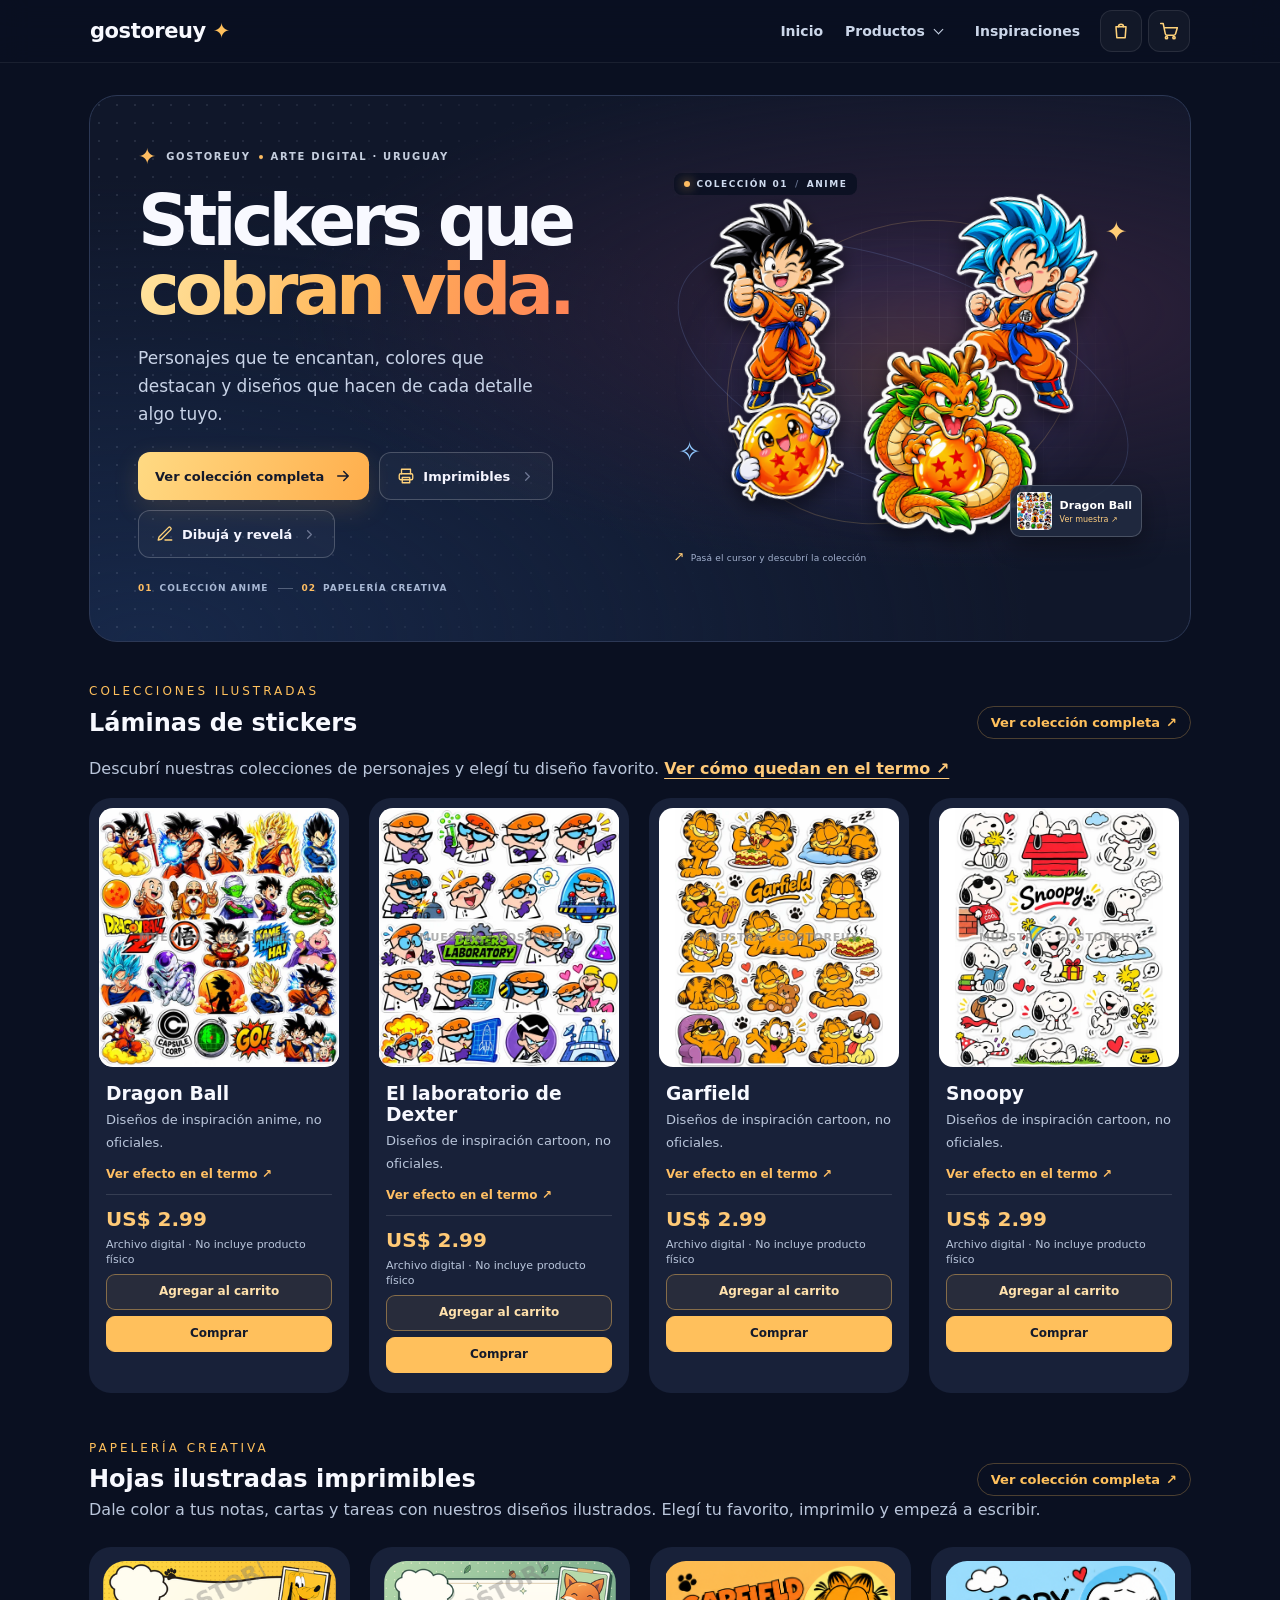
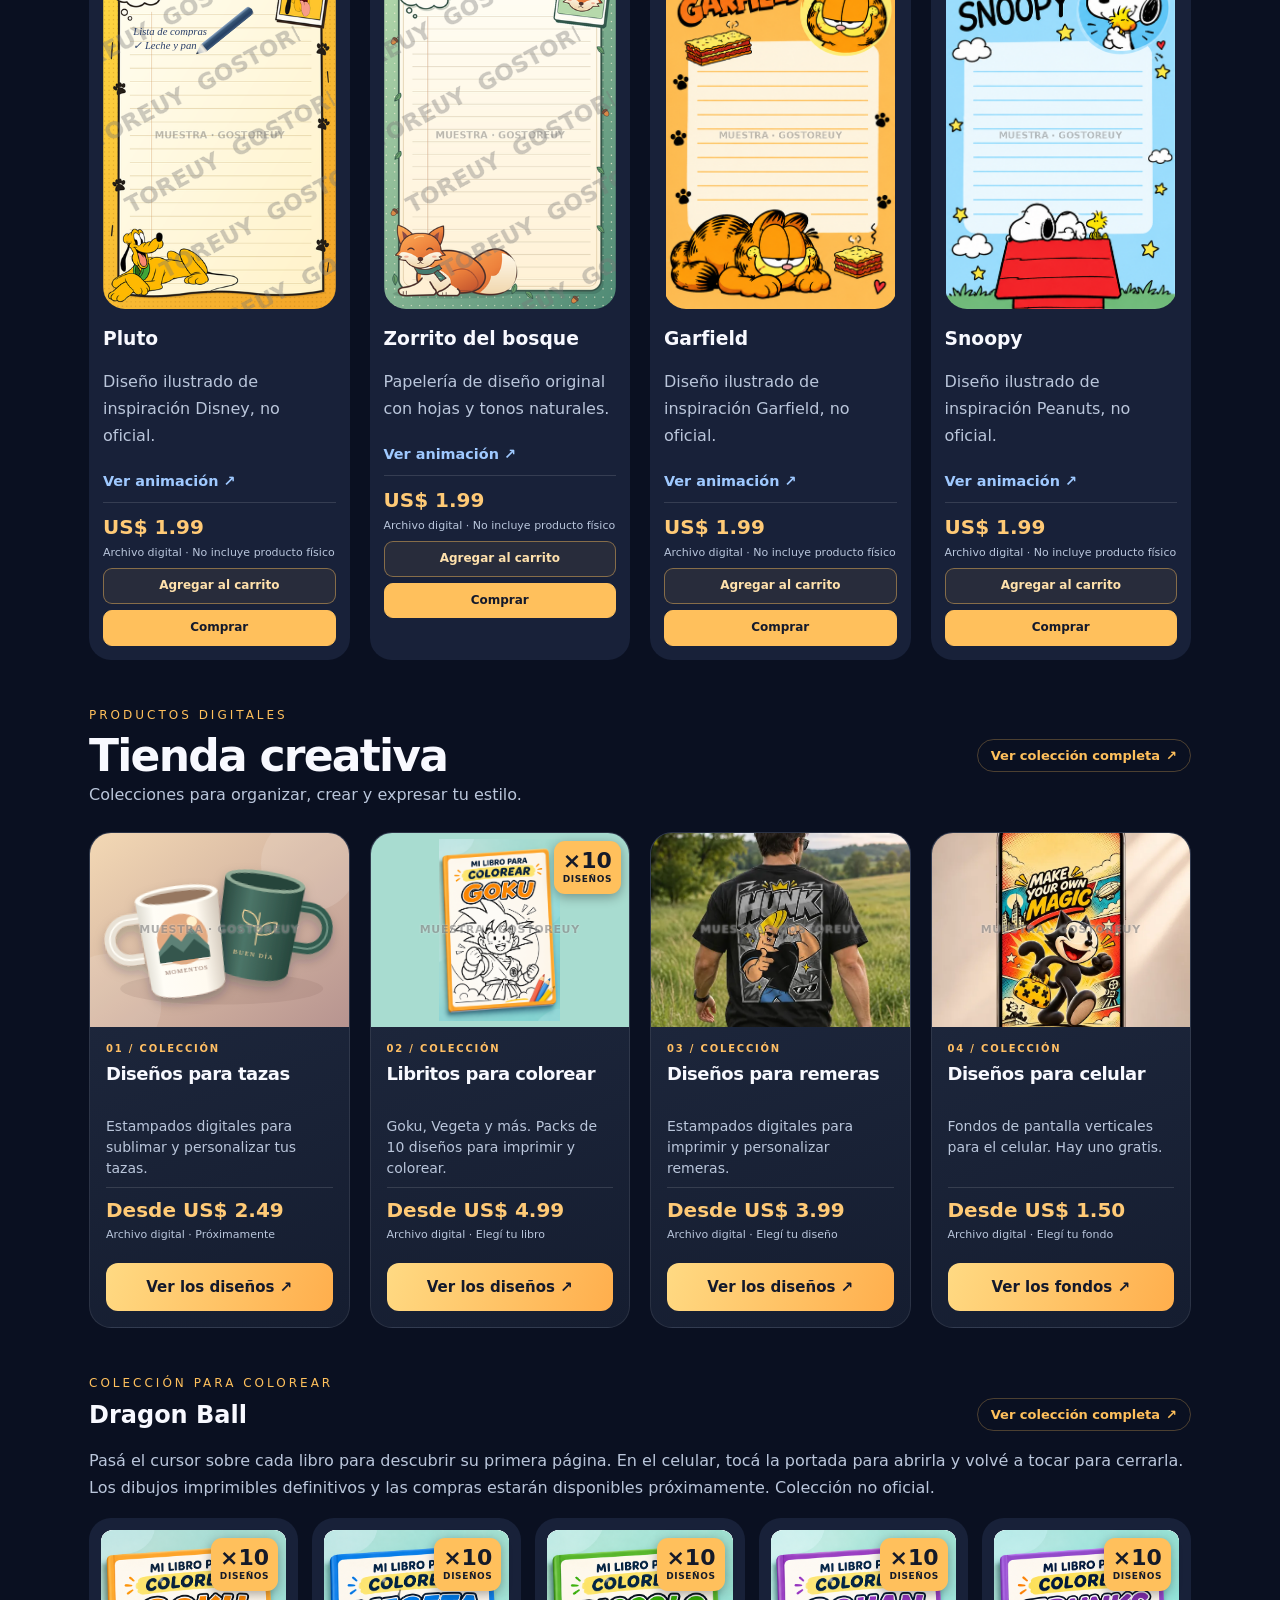
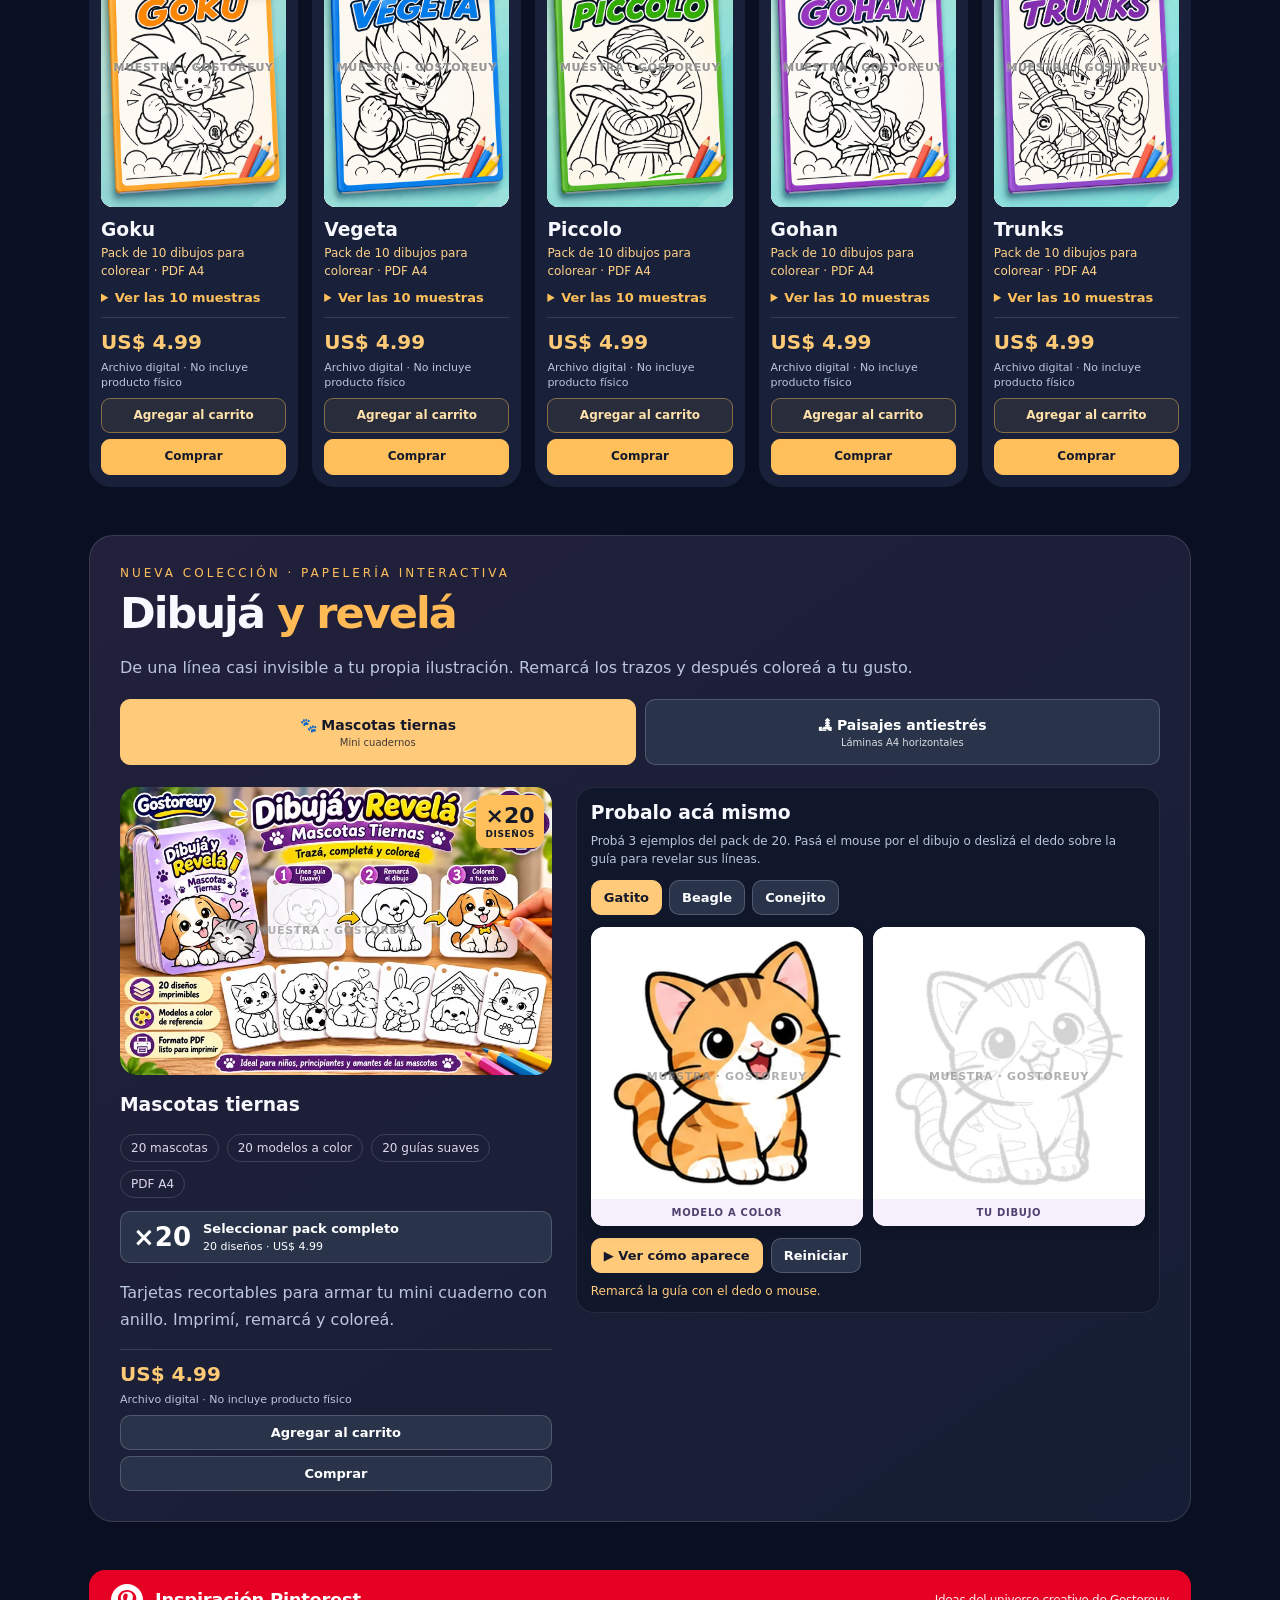
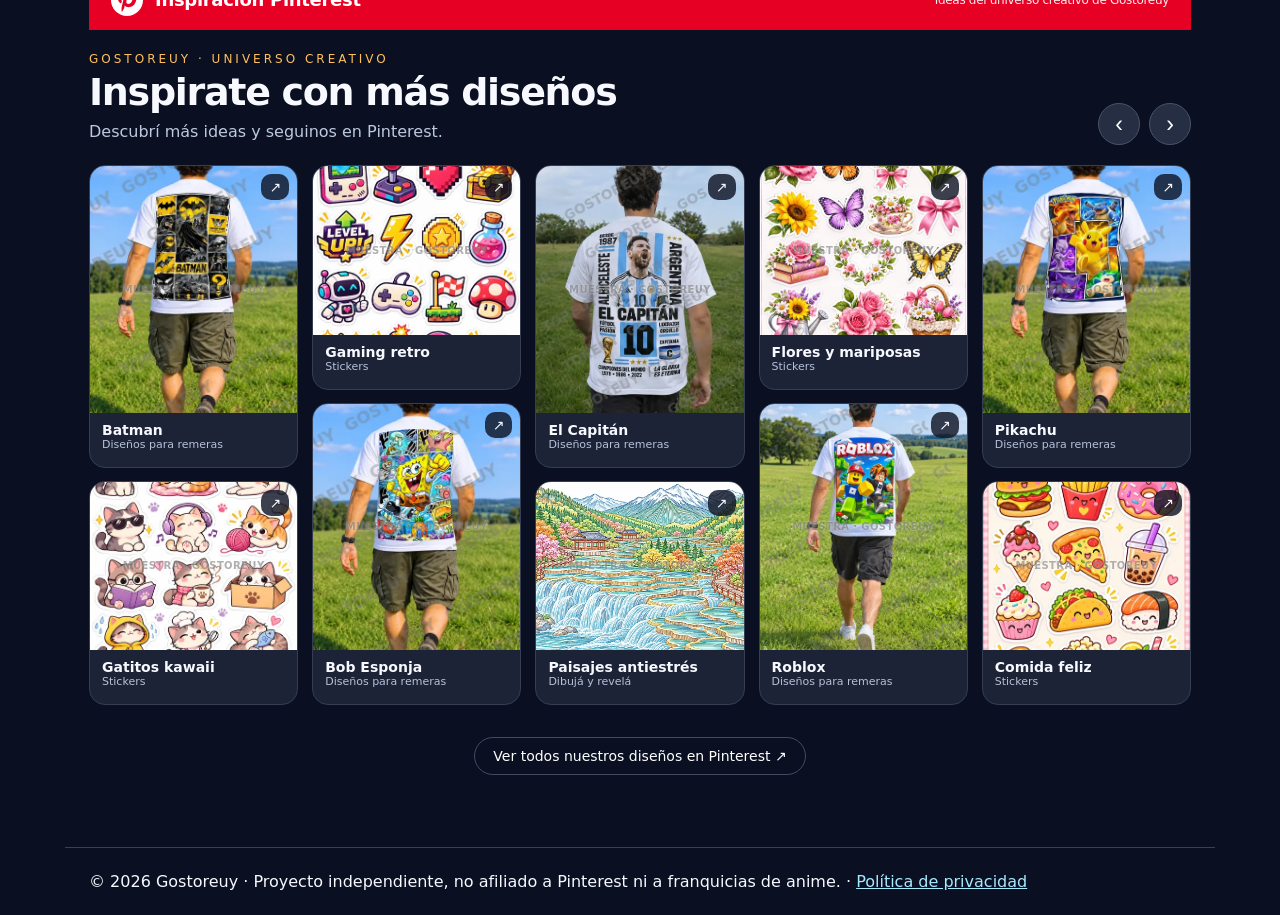
==== commit 4dba3361: "Stay Wild: fondo de celular (PNG) y póster a US$ 1,50 con entrega Co-Authored-By: Claude Sonnet 5.5 " ====
--- a/index.html
+++ b/index.html
@@ -305,7 +305,7 @@
 root.querySelector('#rv-play').addEventListener('click',()=>{if(!ready)return;reset();const token=run,t0=performance.now();status.textContent='Revelando el dibujo…';const reduced=matchMedia('(prefers-reduced-motion: reduce)').matches;function tick(t){if(token!==run)return;const h=reduced?360:Math.min(360,(t-t0)*360/3500);d.save();d.beginPath();d.rect(0,0,360,h);d.clip();tile(d,2);d.restore();if(h<360)requestAnimationFrame(tick);else status.textContent='¡Listo! Ahora podés colorearlo.'}requestAnimationFrame(tick)});
 atlas.onload=()=>{ready=true;reset()};atlas.onerror=()=>status.textContent='No se pudo cargar la muestra. Recargá la página.';atlas.src='assets/revela-atlas.webp';
 })();
-</script><section id="go-pinterest-showcase" aria-labelledby="go-pinterest-title"><a class="pin-banner" href="https://www.pinterest.com/gvelazcamp/" target="_blank" rel="noopener noreferrer" aria-label="Abrir nuestro perfil de Pinterest"><svg viewBox="0 0 24 24" aria-label="Pinterest" role="img"><circle cx="12" cy="12" r="12" fill="white"/><path fill="#e60023" d="M10.4 16.2c.5.8 1.5 1.3 2.7 1.3 3.5 0 5.9-3.1 5.9-6.6 0-3.7-3-6.4-6.8-6.4-4.6 0-7 3.3-7 6.1 0 1.7.7 3.2 2.1 3.8.2.1.4 0 .4-.2l.4-1.3c.1-.2 0-.3-.1-.5-.4-.5-.7-1.1-.7-1.9 0-2.5 1.9-4.7 4.9-4.7 2.7 0 4.2 1.6 4.2 3.8 0 2.9-1.3 5.4-3.3 5.4-1.1 0-1.9-.9-1.6-2.1.4-1.4 1-3 1-4.1 0-.9-.5-1.6-1.4-1.6-1.1 0-2 1.2-2 2.7 0 1 .3 1.6.3 1.6l-1.3 5.4c-.3 1.3-.2 2.8-.1 3.7.1.2.3.2.4 0 .6-.8 1.4-2.1 1.7-3.4z"/></svg><span>Inspiración Pinterest</span><small>Ideas del universo creativo de Gostoreuy</small></a><div class="head"><div><div class="tag">GOSTOREUY · UNIVERSO CREATIVO</div><h2 id="go-pinterest-title">Inspirate con más diseños</h2><p>Descubrí más ideas y seguinos en Pinterest.</p></div><div class="nav"><button type="button" aria-label="Anterior" onclick="document.getElementById('go-pin-rail').scrollBy({left:-450,behavior:'smooth'})">‹</button><button type="button" aria-label="Siguiente" onclick="document.getElementById('go-pin-rail').scrollBy({left:450,behavior:'smooth'})">›</button></div></div><div class="rail" id="go-pin-rail"><div class="stack"><a class="pin tall" href="https://www.pinterest.com/pin/1047298088374891910/" target="_blank" rel="noopener noreferrer" aria-label="Batman · Ver pin en Pinterest"><span class="pin-media"><img src="assets/remeras/batman.webp" alt="Batman" loading="lazy" decoding="async"></span><span class="out">↗</span><div class="info"><strong>Batman</strong><small>Diseños para remeras</small></div></a><a class="pin short" href="https://www.pinterest.com/gvelazcamp/" target="_blank" rel="noopener noreferrer" aria-label="Gatitos kawaii · Ver perfil en Pinterest"><span class="pin-media"><img src="assets/sticker-thumbs/stickers-gatitos-kawaii.webp" alt="Gatitos kawaii" loading="lazy" decoding="async"></span><span class="out">↗</span><div class="info"><strong>Gatitos kawaii</strong><small>Stickers</small></div></a></div><div class="stack"><a class="pin short" href="https://www.pinterest.com/gvelazcamp/" target="_blank" rel="noopener noreferrer" aria-label="Gaming retro · Ver perfil en Pinterest"><span class="pin-media"><img src="assets/sticker-thumbs/stickers-gaming-retro.webp" alt="Gaming retro" loading="lazy" decoding="async"></span><span class="out">↗</span><div class="info"><strong>Gaming retro</strong><small>Stickers</small></div></a><a class="pin tall" href="https://www.pinterest.com/pin/1047298088374891870/" target="_blank" rel="noopener noreferrer" aria-label="Bob Esponja · Ver pin en Pinterest"><span class="pin-media"><img src="assets/remeras/bob-esponja-anime.webp" alt="Bob Esponja" loading="lazy" decoding="async"></span><span class="out">↗</span><div class="info"><strong>Bob Esponja</strong><small>Diseños para remeras</small></div></a></div><div class="stack"><a class="pin " href="https://www.pinterest.com/pin/1047298088374891954/" target="_blank" rel="noopener noreferrer" aria-label="El Capitán · Ver pin en Pinterest"><span class="pin-media"><img src="assets/remeras/el-capitan.webp" alt="El Capitán" loading="lazy" decoding="async"></span><span class="out">↗</span><div class="info"><strong>El Capitán</strong><small>Diseños para remeras</small></div></a><a class="pin short" href="https://www.pinterest.com/pin/1047298088374843343/" target="_blank" rel="noopener noreferrer" aria-label="Paisajes antiestrés · Ver pin en Pinterest"><span class="pin-media"><img src="assets/paisaje-a4-color.webp" alt="Paisajes antiestrés" loading="lazy" decoding="async"></span><span class="out">↗</span><div class="info"><strong>Paisajes antiestrés</strong><small>Dibujá y revelá</small></div></a></div><div class="stack"><a class="pin " href="https://www.pinterest.com/gvelazcamp/" target="_blank" rel="noopener noreferrer" aria-label="Flores y mariposas · Ver perfil en Pinterest"><span class="pin-media"><img src="assets/sticker-thumbs/stickers-flores-mariposas.webp" alt="Flores y mariposas" loading="lazy" decoding="async"></span><span class="out">↗</span><div class="info"><strong>Flores y mariposas</strong><small>Stickers</small></div></a><a class="pin " href="https://www.pinterest.com/pin/1047298088374891949/" target="_blank" rel="noopener noreferrer" aria-label="Roblox · Ver pin en Pinterest"><span class="pin-media"><img src="assets/remeras/roblox.webp" alt="Roblox" loading="lazy" decoding="async"></span><span class="out">↗</span><div class="info"><strong>Roblox</strong><small>Diseños para remeras</small></div></a></div><div class="stack"><a class="pin tall" href="https://www.pinterest.com/gvelazcamp/" target="_blank" rel="noopener noreferrer" aria-label="Pikachu · Ver perfil en Pinterest"><span class="pin-media"><img src="assets/remeras/pokemon-pikachu.webp" alt="Pikachu" loading="lazy" decoding="async"></span><span class="out">↗</span><div class="info"><strong>Pikachu</strong><small>Diseños para remeras</small></div></a><a class="pin short" href="https://www.pinterest.com/gvelazcamp/" target="_blank" rel="noopener noreferrer" aria-label="Comida feliz · Ver perfil en Pinterest"><span class="pin-media"><img src="assets/sticker-thumbs/stickers-comida-feliz.webp" alt="Comida feliz" loading="lazy" decoding="async"></span><span class="out">↗</span><div class="info"><strong>Comida feliz</strong><small>Stickers</small></div></a></div><div class="stack"><a class="pin " href="https://www.pinterest.com/gvelazcamp/" target="_blank" rel="noopener noreferrer" aria-label="The Mask · Ver perfil en Pinterest"><span class="pin-media"><img src="assets/remeras/the-mask.webp" alt="The Mask" loading="lazy" decoding="async"></span><span class="out">↗</span><div class="info"><strong>The Mask</strong><small>Diseños para remeras</small></div></a><a class="pin short" href="https://www.pinterest.com/gvelazcamp/" target="_blank" rel="noopener noreferrer" aria-label="Espacio mágico · Ver perfil en Pinterest"><span class="pin-media"><img src="assets/sticker-thumbs/stickers-espacio-magico.webp" alt="Espacio mágico" loading="lazy" decoding="async"></span><span class="out">↗</span><div class="info"><strong>Espacio mágico</strong><small>Stickers</small></div></a></div><div class="stack"><a class="pin tall" href="https://www.pinterest.com/gvelazcamp/" target="_blank" rel="noopener noreferrer" aria-label="Weapon X · Ver perfil en Pinterest"><span class="pin-media"><img src="assets/remeras/wolverine-weapon-x.webp" alt="Weapon X" loading="lazy" decoding="async"></span><span class="out">↗</span><div class="info"><strong>Weapon X</strong><small>Diseños para remeras</small></div></a><a class="pin short" href="https://www.pinterest.com/gvelazcamp/" target="_blank" rel="noopener noreferrer" aria-label="Mascotas tiernas · Ver perfil en Pinterest"><span class="pin-media"><img src="assets/revela-portada.webp" alt="Mascotas tiernas" loading="lazy" decoding="async"></span><span class="out">↗</span><div class="info"><strong>Mascotas tiernas</strong><small>Dibujá y revelá</small></div></a></div></div><div class="cta"><a href="https://www.pinterest.com/gvelazcamp/" target="_blank" rel="noopener noreferrer">Ver todos nuestros diseños en Pinterest ↗</a></div></section><section id="celular"><div class="tag">Fondos de pantalla</div><div class="collection-heading"><h2>Diseños para celular</h2><a class="collection-back" href="./#celular">← Volver a la portada</a></div><p>Fondos verticales para el celular, con vista previa en pantalla. Colección no oficial.</p><div class="cel-hero"><img src="assets/celular/banner-celular-felix.webp" alt="Diseños para celular. Félix: Make your own magic. Fondos verticales de alta calidad. Reclamar gratis – descargar." width="1672" height="941" decoding="async"><button type="button" class="cel-hero-claim" aria-label="Reclamar gratis – descargar: ir al formulario"></button></div><form class="cel-claim" id="claim-felix" novalidate><label for="claim-mail">Dejá tu mail y descargá el fondo de Félix gratis</label><div class="cel-claim-row"><input id="claim-mail" type="email" name="email" placeholder="tu@mail.com" autocomplete="email" required><button type="submit" class="cel-btn">Reclamar gratis</button></div><label class="cel-news"><input type="checkbox" name="accepts_news" id="claim-news"> Quiero recibir novedades y fondos nuevos de GoStoreUY por mail (opcional)</label><small id="claim-note">Usamos tu mail solo para registrar este reclamo.</small><p class="cel-msg" role="status" aria-live="polite"></p></form><details class="cel-del"><summary>Borrar mi mail</summary><form id="claim-del" novalidate><div class="cel-claim-row"><input type="email" id="del-mail" placeholder="tu@mail.com" autocomplete="email" required aria-label="Mail a borrar"><button type="submit" class="cel-btn">Borrar</button></div><p class="cel-msg" role="status" aria-live="polite"></p></form></details><div class="cel-grid"><article class="card shop-card cel-card cel-paid"><img src="assets/celular/popeye.webp" alt="Fondo de pantalla Popeye Power, vista previa en celular" loading="lazy" width="640" height="800"><div class="shop-details"><h3>Popeye Power</h3><span class="shop-status">En preparación</span></div></article><article class="card shop-card cel-card cel-paid"><img src="assets/celular/inspector-gadget.webp" alt="Fondo de pantalla Inspector Gadget, vista previa en celular" loading="lazy" width="640" height="800"><div class="shop-details"><h3>Inspector Gadget</h3><span class="shop-status">En preparación</span></div></article><article class="card shop-card cel-card cel-paid"><img src="assets/celular/inspector-gadget-curious.webp" alt="Fondo de pantalla Inspector Gadget · Stay Curious, vista previa en celular" loading="lazy" width="640" height="800"><div class="shop-details"><h3>Inspector Gadget · Stay Curious</h3><span class="shop-status">En preparación</span></div></article><article class="card shop-card cel-card cel-paid"><img src="assets/celular/samurai-jack.webp" alt="Fondo de pantalla Samurai Jack · Break the Limits, vista previa en celular" loading="lazy" width="640" height="800"><div class="shop-details"><h3>Samurai Jack · Break the Limits</h3><span class="shop-status">En preparación</span></div></article><article class="card shop-card cel-card cel-paid"><img src="assets/celular/pantera-rosa.webp" alt="Fondo de pantalla Pantera Rosa · Stay Cool, vista previa en celular" loading="lazy" width="640" height="800"><div class="shop-details"><h3>Pantera Rosa · Stay Cool</h3><span class="shop-status">En preparación</span></div></article><article class="card shop-card cel-card cel-paid"><img src="assets/celular/pantera-rosa-comic.webp" alt="Fondo de pantalla Pantera Rosa · Comic, vista previa en celular" loading="lazy" width="640" height="800"><div class="shop-details"><h3>Pantera Rosa · Comic</h3><span class="shop-status">En preparación</span></div></article><article class="card shop-card cel-card cel-paid"><img src="assets/celular/coraje.webp" alt="Fondo de pantalla Coraje · Stay Spooky, vista previa en celular" loading="lazy" width="640" height="800"><div class="shop-details"><h3>Coraje · Stay Spooky</h3><span class="shop-status">En preparación</span></div></article><article class="card shop-card cel-card cel-paid"><img src="assets/celular/sonic.webp" alt="Fondo de pantalla Sonic · Neon Speed, vista previa en celular" loading="lazy" width="640" height="800"><div class="shop-details"><h3>Sonic · Neon Speed</h3><span class="shop-status">En preparación</span></div></article><article class="card shop-card cel-card cel-paid"><img src="assets/celular/dexter.webp" alt="Fondo de pantalla Dexter · Genius Mode, vista previa en celular" loading="lazy" width="640" height="800"><div class="shop-details"><h3>Dexter · Genius Mode</h3><span class="shop-status">En preparación</span></div></article><article class="card shop-card cel-card cel-paid"><img src="assets/celular/scooby.webp" alt="Fondo de pantalla Scooby-Doo · Stay Spooky, vista previa en celular" loading="lazy" width="640" height="800"><div class="shop-details"><h3>Scooby-Doo · Stay Spooky</h3><span class="shop-status">En preparación</span></div></article><article class="card shop-card cel-card cel-paid"><img src="assets/celular/alien.webp" alt="Fondo de pantalla Buena Vibra Siempre, vista previa en celular" loading="lazy" width="640" height="800"><div class="shop-details"><h3>Buena Vibra Siempre</h3><span class="shop-status">En preparación</span></div></article><article class="card shop-card cel-card cel-paid"><img src="assets/celular/carpincho.webp" alt="Fondo de pantalla Carpincho World, vista previa en celular" loading="lazy" width="640" height="800"><div class="shop-details"><h3>Carpincho World</h3><span class="shop-status">En preparación</span></div></article><article class="card shop-card cel-card cel-paid"><img src="assets/celular/charizard.webp" alt="Fondo de pantalla Charizard · Retro Fire, vista previa en celular" loading="lazy" width="640" height="800"><div class="shop-details"><h3>Charizard · Retro Fire</h3><span class="shop-status">En preparación</span></div></article><article class="card shop-card cel-card cel-paid"><img src="assets/celular/gta-vice-city.webp" alt="Fondo de pantalla GTA Vice City · Miami Neon, vista previa en celular" loading="lazy" width="640" height="800"><div class="shop-details"><h3>GTA Vice City · Miami Neon</h3><span class="shop-status">En preparación</span></div></article><article class="card shop-card cel-card cel-paid"><img src="assets/celular/mickey.webp" alt="Fondo de pantalla Mickey Mouse · Magic World, vista previa en celular" loading="lazy" width="640" height="800"><div class="shop-details"><h3>Mickey Mouse · Magic World</h3><span class="shop-status">En preparación</span></div></article><article class="card shop-card cel-card cel-paid"><img src="assets/celular/midnight-ramen.webp" alt="Fondo de pantalla Midnight Ramen, vista previa en celular" loading="lazy" width="640" height="800"><div class="shop-details"><h3>Midnight Ramen</h3><span class="shop-status">En preparación</span></div></article><article class="card shop-card cel-card cel-paid"><img src="assets/celular/zombie-party.webp" alt="Fondo de pantalla Zombie Party, vista previa en celular" loading="lazy" width="640" height="800"><div class="shop-details"><h3>Zombie Party</h3><span class="shop-status">En preparación</span></div></article><article class="card shop-card cel-card cel-paid"><img src="assets/celular/find-your-magic.webp" alt="Fondo de pantalla Find your Magic, vista previa en celular" loading="lazy" width="640" height="800"><div class="shop-details"><h3>Find your Magic</h3><span class="shop-status">En preparación</span></div></article><article class="card shop-card cel-card cel-paid"><img src="assets/celular/never-give-up.webp" alt="Fondo de pantalla Never Give Up, vista previa en celular" loading="lazy" width="640" height="800"><div class="shop-details"><h3>Never Give Up</h3><span class="shop-status">En preparación</span></div></article></div><p style="text-align:center;opacity:.8;margin-top:18px">Más fondos para celular, muy pronto.</p></section><section id="inspiraciones"><div class="tag">Galería</div><div class="collection-heading"><h2>Inspiraciones</h2><a class="collection-back" href="./#inspiraciones">← Volver a la portada</a></div><p>Pósters de GoStoreUY para imprimir, a US$ 1,50 cada uno. Las vistas previas tienen marca de agua; el archivo que recibís no. Colección no oficial.</p><h3 class="insp-cat">Pósters</h3><div class="insp-grid"><article class="insp-card insp-paid"><img src="assets/inspiraciones/pin-popeye-power-20261127.webp" alt="Popeye Power" loading="lazy" decoding="async" draggable="false"><div class="shop-details"><h3>Popeye Power</h3><span class="shop-status">En preparación</span></div></article><article class="insp-card insp-paid"><img src="assets/inspiraciones/pin-inspector-gadget-comic-20261127.webp" alt="Inspector Gadget" loading="lazy" decoding="async" draggable="false"><div class="shop-details"><h3>Inspector Gadget</h3><span class="shop-status">En preparación</span></div></article><article class="insp-card insp-paid"><img src="assets/inspiraciones/pin-inspector-gadget-stay-curious-20261127.webp" alt="Inspector Gadget · Stay Curious" loading="lazy" decoding="async" draggable="false"><div class="shop-details"><h3>Inspector Gadget · Stay Curious</h3><span class="shop-status">En preparación</span></div></article><article class="insp-card insp-paid"><img src="assets/inspiraciones/pin-samurai-jack-break-the-limits-20261127.webp" alt="Samurai Jack · Break the Limits" loading="lazy" decoding="async" draggable="false"><div class="shop-details"><h3>Samurai Jack · Break the Limits</h3><span class="shop-status">En preparación</span></div></article><article class="insp-card insp-paid"><img src="assets/inspiraciones/pin-pantera-rosa-stay-cool-20261127.webp" alt="Pantera Rosa · Stay Cool" loading="lazy" decoding="async" draggable="false"><div class="shop-details"><h3>Pantera Rosa · Stay Cool</h3><span class="shop-status">En preparación</span></div></article><article class="insp-card insp-paid"><img src="assets/inspiraciones/pin-pink-panther-comic-20261127.webp" alt="Pantera Rosa · Comic" loading="lazy" decoding="async" draggable="false"><div class="shop-details"><h3>Pantera Rosa · Comic</h3><span class="shop-status">En preparación</span></div></article><article class="insp-card insp-paid"><img src="assets/inspiraciones/pin-coraje-stay-spooky-20261127.webp" alt="Coraje · Stay Spooky" loading="lazy" decoding="async" draggable="false"><div class="shop-details"><h3>Coraje · Stay Spooky</h3><span class="shop-status">En preparación</span></div></article><article class="insp-card insp-paid"><img src="assets/inspiraciones/pin-sonic-neon-speed-20261127.webp" alt="Sonic · Neon Speed" loading="lazy" decoding="async" draggable="false"><div class="shop-details"><h3>Sonic · Neon Speed</h3><span class="shop-status">En preparación</span></div></article><article class="insp-card insp-paid"><img src="assets/inspiraciones/pin-dexter-genius-mode-20261127.webp" alt="Dexter · Genius Mode" loading="lazy" decoding="async" draggable="false"><div class="shop-details"><h3>Dexter · Genius Mode</h3><span class="shop-status">En preparación</span></div></article><article class="insp-card insp-paid"><img src="assets/inspiraciones/pin-scooby-doo-stay-spooky-20261127.webp" alt="Scooby-Doo · Stay Spooky" loading="lazy" decoding="async" draggable="false"><div class="shop-details"><h3>Scooby-Doo · Stay Spooky</h3><span class="shop-status">En preparación</span></div></article><article class="insp-card insp-paid"><img src="assets/inspiraciones/pin-felix-make-your-own-magic-20261127.webp" alt="Félix · Make your own magic" loading="lazy" decoding="async" draggable="false"><div class="shop-details"><h3>Félix · Make your own magic</h3><span class="shop-status">En preparación</span></div></article><article class="insp-card insp-paid"><img src="assets/inspiraciones/pin-buena-vibra-alien-20261126.webp" alt="Buena Vibra Siempre" loading="lazy" decoding="async" draggable="false"><div class="shop-details"><h3>Buena Vibra Siempre</h3><span class="shop-status">En preparación</span></div></article><article class="insp-card insp-paid"><img src="assets/inspiraciones/pin-carpincho-world-20261126.webp" alt="Carpincho World" loading="lazy" decoding="async" draggable="false"><div class="shop-details"><h3>Carpincho World</h3><span class="shop-status">En preparación</span></div></article><article class="insp-card insp-paid"><img src="assets/inspiraciones/pin-charizard-retro-20261126.webp" alt="Charizard · Retro Fire" loading="lazy" decoding="async" draggable="false"><div class="shop-details"><h3>Charizard · Retro Fire</h3><span class="shop-status">En preparación</span></div></article><article class="insp-card insp-paid"><img src="assets/inspiraciones/pin-gta-vice-city-pin-20261126.webp" alt="GTA Vice City · Miami Neon" loading="lazy" decoding="async" draggable="false"><div class="shop-details"><h3>GTA Vice City · Miami Neon</h3><span class="shop-status">En preparación</span></div></article><article class="insp-card insp-paid"><img src="assets/inspiraciones/pin-mickey-magic-20261126.webp" alt="Mickey Mouse · Magic World" loading="lazy" decoding="async" draggable="false"><div class="shop-details"><h3>Mickey Mouse · Magic World</h3><span class="shop-status">En preparación</span></div></article><article class="insp-card insp-paid"><img src="assets/inspiraciones/pin-midnight-ramen-20261127.webp" alt="Midnight Ramen" loading="lazy" decoding="async" draggable="false"><div class="shop-details"><h3>Midnight Ramen</h3><span class="shop-status">En preparación</span></div></article><article class="insp-card insp-paid"><img src="assets/inspiraciones/pin-zombie-party-20261126.webp" alt="Zombie Party" loading="lazy" decoding="async" draggable="false"><div class="shop-details"><h3>Zombie Party</h3><span class="shop-status">En preparación</span></div></article><article class="insp-card insp-paid"><img src="assets/inspiraciones/pin-find-your-magic-20261126.webp" alt="Find your Magic" loading="lazy" decoding="async" draggable="false"><div class="shop-details"><h3>Find your Magic</h3><span class="shop-status">En preparación</span></div></article><article class="insp-card insp-paid"><img src="assets/inspiraciones/pin-never-give-up.webp" alt="Never Give Up" loading="lazy" decoding="async" draggable="false"><div class="shop-details"><h3>Never Give Up</h3><span class="shop-status">En preparación</span></div></article></div></section></main><footer>© 2026 Gostoreuy · Proyecto independiente, no afiliado a Pinterest ni a franquicias de anime. · <a href="privacy.html">Política de privacidad</a></footer><script>
+</script><section id="go-pinterest-showcase" aria-labelledby="go-pinterest-title"><a class="pin-banner" href="https://www.pinterest.com/gvelazcamp/" target="_blank" rel="noopener noreferrer" aria-label="Abrir nuestro perfil de Pinterest"><svg viewBox="0 0 24 24" aria-label="Pinterest" role="img"><circle cx="12" cy="12" r="12" fill="white"/><path fill="#e60023" d="M10.4 16.2c.5.8 1.5 1.3 2.7 1.3 3.5 0 5.9-3.1 5.9-6.6 0-3.7-3-6.4-6.8-6.4-4.6 0-7 3.3-7 6.1 0 1.7.7 3.2 2.1 3.8.2.1.4 0 .4-.2l.4-1.3c.1-.2 0-.3-.1-.5-.4-.5-.7-1.1-.7-1.9 0-2.5 1.9-4.7 4.9-4.7 2.7 0 4.2 1.6 4.2 3.8 0 2.9-1.3 5.4-3.3 5.4-1.1 0-1.9-.9-1.6-2.1.4-1.4 1-3 1-4.1 0-.9-.5-1.6-1.4-1.6-1.1 0-2 1.2-2 2.7 0 1 .3 1.6.3 1.6l-1.3 5.4c-.3 1.3-.2 2.8-.1 3.7.1.2.3.2.4 0 .6-.8 1.4-2.1 1.7-3.4z"/></svg><span>Inspiración Pinterest</span><small>Ideas del universo creativo de Gostoreuy</small></a><div class="head"><div><div class="tag">GOSTOREUY · UNIVERSO CREATIVO</div><h2 id="go-pinterest-title">Inspirate con más diseños</h2><p>Descubrí más ideas y seguinos en Pinterest.</p></div><div class="nav"><button type="button" aria-label="Anterior" onclick="document.getElementById('go-pin-rail').scrollBy({left:-450,behavior:'smooth'})">‹</button><button type="button" aria-label="Siguiente" onclick="document.getElementById('go-pin-rail').scrollBy({left:450,behavior:'smooth'})">›</button></div></div><div class="rail" id="go-pin-rail"><div class="stack"><a class="pin tall" href="https://www.pinterest.com/pin/1047298088374891910/" target="_blank" rel="noopener noreferrer" aria-label="Batman · Ver pin en Pinterest"><span class="pin-media"><img src="assets/remeras/batman.webp" alt="Batman" loading="lazy" decoding="async"></span><span class="out">↗</span><div class="info"><strong>Batman</strong><small>Diseños para remeras</small></div></a><a class="pin short" href="https://www.pinterest.com/gvelazcamp/" target="_blank" rel="noopener noreferrer" aria-label="Gatitos kawaii · Ver perfil en Pinterest"><span class="pin-media"><img src="assets/sticker-thumbs/stickers-gatitos-kawaii.webp" alt="Gatitos kawaii" loading="lazy" decoding="async"></span><span class="out">↗</span><div class="info"><strong>Gatitos kawaii</strong><small>Stickers</small></div></a></div><div class="stack"><a class="pin short" href="https://www.pinterest.com/gvelazcamp/" target="_blank" rel="noopener noreferrer" aria-label="Gaming retro · Ver perfil en Pinterest"><span class="pin-media"><img src="assets/sticker-thumbs/stickers-gaming-retro.webp" alt="Gaming retro" loading="lazy" decoding="async"></span><span class="out">↗</span><div class="info"><strong>Gaming retro</strong><small>Stickers</small></div></a><a class="pin tall" href="https://www.pinterest.com/pin/1047298088374891870/" target="_blank" rel="noopener noreferrer" aria-label="Bob Esponja · Ver pin en Pinterest"><span class="pin-media"><img src="assets/remeras/bob-esponja-anime.webp" alt="Bob Esponja" loading="lazy" decoding="async"></span><span class="out">↗</span><div class="info"><strong>Bob Esponja</strong><small>Diseños para remeras</small></div></a></div><div class="stack"><a class="pin " href="https://www.pinterest.com/pin/1047298088374891954/" target="_blank" rel="noopener noreferrer" aria-label="El Capitán · Ver pin en Pinterest"><span class="pin-media"><img src="assets/remeras/el-capitan.webp" alt="El Capitán" loading="lazy" decoding="async"></span><span class="out">↗</span><div class="info"><strong>El Capitán</strong><small>Diseños para remeras</small></div></a><a class="pin short" href="https://www.pinterest.com/pin/1047298088374843343/" target="_blank" rel="noopener noreferrer" aria-label="Paisajes antiestrés · Ver pin en Pinterest"><span class="pin-media"><img src="assets/paisaje-a4-color.webp" alt="Paisajes antiestrés" loading="lazy" decoding="async"></span><span class="out">↗</span><div class="info"><strong>Paisajes antiestrés</strong><small>Dibujá y revelá</small></div></a></div><div class="stack"><a class="pin " href="https://www.pinterest.com/gvelazcamp/" target="_blank" rel="noopener noreferrer" aria-label="Flores y mariposas · Ver perfil en Pinterest"><span class="pin-media"><img src="assets/sticker-thumbs/stickers-flores-mariposas.webp" alt="Flores y mariposas" loading="lazy" decoding="async"></span><span class="out">↗</span><div class="info"><strong>Flores y mariposas</strong><small>Stickers</small></div></a><a class="pin " href="https://www.pinterest.com/pin/1047298088374891949/" target="_blank" rel="noopener noreferrer" aria-label="Roblox · Ver pin en Pinterest"><span class="pin-media"><img src="assets/remeras/roblox.webp" alt="Roblox" loading="lazy" decoding="async"></span><span class="out">↗</span><div class="info"><strong>Roblox</strong><small>Diseños para remeras</small></div></a></div><div class="stack"><a class="pin tall" href="https://www.pinterest.com/gvelazcamp/" target="_blank" rel="noopener noreferrer" aria-label="Pikachu · Ver perfil en Pinterest"><span class="pin-media"><img src="assets/remeras/pokemon-pikachu.webp" alt="Pikachu" loading="lazy" decoding="async"></span><span class="out">↗</span><div class="info"><strong>Pikachu</strong><small>Diseños para remeras</small></div></a><a class="pin short" href="https://www.pinterest.com/gvelazcamp/" target="_blank" rel="noopener noreferrer" aria-label="Comida feliz · Ver perfil en Pinterest"><span class="pin-media"><img src="assets/sticker-thumbs/stickers-comida-feliz.webp" alt="Comida feliz" loading="lazy" decoding="async"></span><span class="out">↗</span><div class="info"><strong>Comida feliz</strong><small>Stickers</small></div></a></div><div class="stack"><a class="pin " href="https://www.pinterest.com/gvelazcamp/" target="_blank" rel="noopener noreferrer" aria-label="The Mask · Ver perfil en Pinterest"><span class="pin-media"><img src="assets/remeras/the-mask.webp" alt="The Mask" loading="lazy" decoding="async"></span><span class="out">↗</span><div class="info"><strong>The Mask</strong><small>Diseños para remeras</small></div></a><a class="pin short" href="https://www.pinterest.com/gvelazcamp/" target="_blank" rel="noopener noreferrer" aria-label="Espacio mágico · Ver perfil en Pinterest"><span class="pin-media"><img src="assets/sticker-thumbs/stickers-espacio-magico.webp" alt="Espacio mágico" loading="lazy" decoding="async"></span><span class="out">↗</span><div class="info"><strong>Espacio mágico</strong><small>Stickers</small></div></a></div><div class="stack"><a class="pin tall" href="https://www.pinterest.com/gvelazcamp/" target="_blank" rel="noopener noreferrer" aria-label="Weapon X · Ver perfil en Pinterest"><span class="pin-media"><img src="assets/remeras/wolverine-weapon-x.webp" alt="Weapon X" loading="lazy" decoding="async"></span><span class="out">↗</span><div class="info"><strong>Weapon X</strong><small>Diseños para remeras</small></div></a><a class="pin short" href="https://www.pinterest.com/gvelazcamp/" target="_blank" rel="noopener noreferrer" aria-label="Mascotas tiernas · Ver perfil en Pinterest"><span class="pin-media"><img src="assets/revela-portada.webp" alt="Mascotas tiernas" loading="lazy" decoding="async"></span><span class="out">↗</span><div class="info"><strong>Mascotas tiernas</strong><small>Dibujá y revelá</small></div></a></div></div><div class="cta"><a href="https://www.pinterest.com/gvelazcamp/" target="_blank" rel="noopener noreferrer">Ver todos nuestros diseños en Pinterest ↗</a></div></section><section id="celular"><div class="tag">Fondos de pantalla</div><div class="collection-heading"><h2>Diseños para celular</h2><a class="collection-back" href="./#celular">← Volver a la portada</a></div><p>Fondos verticales para el celular, con vista previa en pantalla. Colección no oficial.</p><div class="cel-hero"><img src="assets/celular/banner-celular-felix.webp" alt="Diseños para celular. Félix: Make your own magic. Fondos verticales de alta calidad. Reclamar gratis – descargar." width="1672" height="941" decoding="async"><button type="button" class="cel-hero-claim" aria-label="Reclamar gratis – descargar: ir al formulario"></button></div><form class="cel-claim" id="claim-felix" novalidate><label for="claim-mail">Dejá tu mail y descargá el fondo de Félix gratis</label><div class="cel-claim-row"><input id="claim-mail" type="email" name="email" placeholder="tu@mail.com" autocomplete="email" required><button type="submit" class="cel-btn">Reclamar gratis</button></div><label class="cel-news"><input type="checkbox" name="accepts_news" id="claim-news"> Quiero recibir novedades y fondos nuevos de GoStoreUY por mail (opcional)</label><small id="claim-note">Usamos tu mail solo para registrar este reclamo.</small><p class="cel-msg" role="status" aria-live="polite"></p></form><details class="cel-del"><summary>Borrar mi mail</summary><form id="claim-del" novalidate><div class="cel-claim-row"><input type="email" id="del-mail" placeholder="tu@mail.com" autocomplete="email" required aria-label="Mail a borrar"><button type="submit" class="cel-btn">Borrar</button></div><p class="cel-msg" role="status" aria-live="polite"></p></form></details><div class="cel-grid"><article class="card shop-card cel-card cel-paid"><img src="assets/celular/popeye.webp" alt="Fondo de pantalla Popeye Power, vista previa en celular" loading="lazy" width="640" height="800"><div class="shop-details"><h3>Popeye Power</h3><span class="shop-status">En preparación</span></div></article><article class="card shop-card cel-card cel-paid"><img src="assets/celular/inspector-gadget.webp" alt="Fondo de pantalla Inspector Gadget, vista previa en celular" loading="lazy" width="640" height="800"><div class="shop-details"><h3>Inspector Gadget</h3><span class="shop-status">En preparación</span></div></article><article class="card shop-card cel-card cel-paid"><img src="assets/celular/inspector-gadget-curious.webp" alt="Fondo de pantalla Inspector Gadget · Stay Curious, vista previa en celular" loading="lazy" width="640" height="800"><div class="shop-details"><h3>Inspector Gadget · Stay Curious</h3><span class="shop-status">En preparación</span></div></article><article class="card shop-card cel-card cel-paid"><img src="assets/celular/samurai-jack.webp" alt="Fondo de pantalla Samurai Jack · Break the Limits, vista previa en celular" loading="lazy" width="640" height="800"><div class="shop-details"><h3>Samurai Jack · Break the Limits</h3><span class="shop-status">En preparación</span></div></article><article class="card shop-card cel-card cel-paid"><img src="assets/celular/pantera-rosa.webp" alt="Fondo de pantalla Pantera Rosa · Stay Cool, vista previa en celular" loading="lazy" width="640" height="800"><div class="shop-details"><h3>Pantera Rosa · Stay Cool</h3><span class="shop-status">En preparación</span></div></article><article class="card shop-card cel-card cel-paid"><img src="assets/celular/pantera-rosa-comic.webp" alt="Fondo de pantalla Pantera Rosa · Comic, vista previa en celular" loading="lazy" width="640" height="800"><div class="shop-details"><h3>Pantera Rosa · Comic</h3><span class="shop-status">En preparación</span></div></article><article class="card shop-card cel-card cel-paid"><img src="assets/celular/coraje.webp" alt="Fondo de pantalla Coraje · Stay Spooky, vista previa en celular" loading="lazy" width="640" height="800"><div class="shop-details"><h3>Coraje · Stay Spooky</h3><span class="shop-status">En preparación</span></div></article><article class="card shop-card cel-card cel-paid"><img src="assets/celular/sonic.webp" alt="Fondo de pantalla Sonic · Neon Speed, vista previa en celular" loading="lazy" width="640" height="800"><div class="shop-details"><h3>Sonic · Neon Speed</h3><span class="shop-status">En preparación</span></div></article><article class="card shop-card cel-card cel-paid"><img src="assets/celular/dexter.webp" alt="Fondo de pantalla Dexter · Genius Mode, vista previa en celular" loading="lazy" width="640" height="800"><div class="shop-details"><h3>Dexter · Genius Mode</h3><span class="shop-status">En preparación</span></div></article><article class="card shop-card cel-card cel-paid"><img src="assets/celular/scooby.webp" alt="Fondo de pantalla Scooby-Doo · Stay Spooky, vista previa en celular" loading="lazy" width="640" height="800"><div class="shop-details"><h3>Scooby-Doo · Stay Spooky</h3><span class="shop-status">En preparación</span></div></article><article class="card shop-card cel-card cel-paid"><img src="assets/celular/alien.webp" alt="Fondo de pantalla Buena Vibra Siempre, vista previa en celular" loading="lazy" width="640" height="800"><div class="shop-details"><h3>Buena Vibra Siempre</h3><span class="shop-status">En preparación</span></div></article><article class="card shop-card cel-card cel-paid"><img src="assets/celular/carpincho.webp" alt="Fondo de pantalla Carpincho World, vista previa en celular" loading="lazy" width="640" height="800"><div class="shop-details"><h3>Carpincho World</h3><span class="shop-status">En preparación</span></div></article><article class="card shop-card cel-card cel-paid"><img src="assets/celular/charizard.webp" alt="Fondo de pantalla Charizard · Retro Fire, vista previa en celular" loading="lazy" width="640" height="800"><div class="shop-details"><h3>Charizard · Retro Fire</h3><span class="shop-status">En preparación</span></div></article><article class="card shop-card cel-card cel-paid"><img src="assets/celular/gta-vice-city.webp" alt="Fondo de pantalla GTA Vice City · Miami Neon, vista previa en celular" loading="lazy" width="640" height="800"><div class="shop-details"><h3>GTA Vice City · Miami Neon</h3><span class="shop-status">En preparación</span></div></article><article class="card shop-card cel-card cel-paid"><img src="assets/celular/mickey.webp" alt="Fondo de pantalla Mickey Mouse · Magic World, vista previa en celular" loading="lazy" width="640" height="800"><div class="shop-details"><h3>Mickey Mouse · Magic World</h3><span class="shop-status">En preparación</span></div></article><article class="card shop-card cel-card cel-paid"><img src="assets/celular/midnight-ramen.webp" alt="Fondo de pantalla Midnight Ramen, vista previa en celular" loading="lazy" width="640" height="800"><div class="shop-details"><h3>Midnight Ramen</h3><span class="shop-status">En preparación</span></div></article><article class="card shop-card cel-card cel-paid"><img src="assets/celular/zombie-party.webp" alt="Fondo de pantalla Zombie Party, vista previa en celular" loading="lazy" width="640" height="800"><div class="shop-details"><h3>Zombie Party</h3><span class="shop-status">En preparación</span></div></article><article class="card shop-card cel-card cel-paid"><img src="assets/celular/find-your-magic.webp" alt="Fondo de pantalla Find your Magic, vista previa en celular" loading="lazy" width="640" height="800"><div class="shop-details"><h3>Find your Magic</h3><span class="shop-status">En preparación</span></div></article><article class="card shop-card cel-card cel-paid"><img src="assets/celular/never-give-up.webp" alt="Fondo de pantalla Never Give Up, vista previa en celular" loading="lazy" width="640" height="800"><div class="shop-details"><h3>Never Give Up</h3><span class="shop-status">En preparación</span></div></article><article class="card shop-card cel-card cel-paid"><img src="assets/celular/stay-wild.webp" alt="Fondo de pantalla Stay Wild, vista previa en celular" loading="lazy" width="640" height="800"><div class="shop-details"><h3>Stay Wild</h3><span class="shop-status">En preparación</span></div></article></div><p style="text-align:center;opacity:.8;margin-top:18px">Más fondos para celular, muy pronto.</p></section><section id="inspiraciones"><div class="tag">Galería</div><div class="collection-heading"><h2>Inspiraciones</h2><a class="collection-back" href="./#inspiraciones">← Volver a la portada</a></div><p>Pósters de GoStoreUY para imprimir, a US$ 1,50 cada uno. Las vistas previas tienen marca de agua; el archivo que recibís no. Colección no oficial.</p><h3 class="insp-cat">Pósters</h3><div class="insp-grid"><article class="insp-card insp-paid"><img src="assets/inspiraciones/pin-popeye-power-20261127.webp" alt="Popeye Power" loading="lazy" decoding="async" draggable="false"><div class="shop-details"><h3>Popeye Power</h3><span class="shop-status">En preparación</span></div></article><article class="insp-card insp-paid"><img src="assets/inspiraciones/pin-inspector-gadget-comic-20261127.webp" alt="Inspector Gadget" loading="lazy" decoding="async" draggable="false"><div class="shop-details"><h3>Inspector Gadget</h3><span class="shop-status">En preparación</span></div></article><article class="insp-card insp-paid"><img src="assets/inspiraciones/pin-inspector-gadget-stay-curious-20261127.webp" alt="Inspector Gadget · Stay Curious" loading="lazy" decoding="async" draggable="false"><div class="shop-details"><h3>Inspector Gadget · Stay Curious</h3><span class="shop-status">En preparación</span></div></article><article class="insp-card insp-paid"><img src="assets/inspiraciones/pin-samurai-jack-break-the-limits-20261127.webp" alt="Samurai Jack · Break the Limits" loading="lazy" decoding="async" draggable="false"><div class="shop-details"><h3>Samurai Jack · Break the Limits</h3><span class="shop-status">En preparación</span></div></article><article class="insp-card insp-paid"><img src="assets/inspiraciones/pin-pantera-rosa-stay-cool-20261127.webp" alt="Pantera Rosa · Stay Cool" loading="lazy" decoding="async" draggable="false"><div class="shop-details"><h3>Pantera Rosa · Stay Cool</h3><span class="shop-status">En preparación</span></div></article><article class="insp-card insp-paid"><img src="assets/inspiraciones/pin-pink-panther-comic-20261127.webp" alt="Pantera Rosa · Comic" loading="lazy" decoding="async" draggable="false"><div class="shop-details"><h3>Pantera Rosa · Comic</h3><span class="shop-status">En preparación</span></div></article><article class="insp-card insp-paid"><img src="assets/inspiraciones/pin-coraje-stay-spooky-20261127.webp" alt="Coraje · Stay Spooky" loading="lazy" decoding="async" draggable="false"><div class="shop-details"><h3>Coraje · Stay Spooky</h3><span class="shop-status">En preparación</span></div></article><article class="insp-card insp-paid"><img src="assets/inspiraciones/pin-sonic-neon-speed-20261127.webp" alt="Sonic · Neon Speed" loading="lazy" decoding="async" draggable="false"><div class="shop-details"><h3>Sonic · Neon Speed</h3><span class="shop-status">En preparación</span></div></article><article class="insp-card insp-paid"><img src="assets/inspiraciones/pin-dexter-genius-mode-20261127.webp" alt="Dexter · Genius Mode" loading="lazy" decoding="async" draggable="false"><div class="shop-details"><h3>Dexter · Genius Mode</h3><span class="shop-status">En preparación</span></div></article><article class="insp-card insp-paid"><img src="assets/inspiraciones/pin-scooby-doo-stay-spooky-20261127.webp" alt="Scooby-Doo · Stay Spooky" loading="lazy" decoding="async" draggable="false"><div class="shop-details"><h3>Scooby-Doo · Stay Spooky</h3><span class="shop-status">En preparación</span></div></article><article class="insp-card insp-paid"><img src="assets/inspiraciones/pin-felix-make-your-own-magic-20261127.webp" alt="Félix · Make your own magic" loading="lazy" decoding="async" draggable="false"><div class="shop-details"><h3>Félix · Make your own magic</h3><span class="shop-status">En preparación</span></div></article><article class="insp-card insp-paid"><img src="assets/inspiraciones/pin-buena-vibra-alien-20261126.webp" alt="Buena Vibra Siempre" loading="lazy" decoding="async" draggable="false"><div class="shop-details"><h3>Buena Vibra Siempre</h3><span class="shop-status">En preparación</span></div></article><article class="insp-card insp-paid"><img src="assets/inspiraciones/pin-carpincho-world-20261126.webp" alt="Carpincho World" loading="lazy" decoding="async" draggable="false"><div class="shop-details"><h3>Carpincho World</h3><span class="shop-status">En preparación</span></div></article><article class="insp-card insp-paid"><img src="assets/inspiraciones/pin-charizard-retro-20261126.webp" alt="Charizard · Retro Fire" loading="lazy" decoding="async" draggable="false"><div class="shop-details"><h3>Charizard · Retro Fire</h3><span class="shop-status">En preparación</span></div></article><article class="insp-card insp-paid"><img src="assets/inspiraciones/pin-gta-vice-city-pin-20261126.webp" alt="GTA Vice City · Miami Neon" loading="lazy" decoding="async" draggable="false"><div class="shop-details"><h3>GTA Vice City · Miami Neon</h3><span class="shop-status">En preparación</span></div></article><article class="insp-card insp-paid"><img src="assets/inspiraciones/pin-mickey-magic-20261126.webp" alt="Mickey Mouse · Magic World" loading="lazy" decoding="async" draggable="false"><div class="shop-details"><h3>Mickey Mouse · Magic World</h3><span class="shop-status">En preparación</span></div></article><article class="insp-card insp-paid"><img src="assets/inspiraciones/pin-midnight-ramen-20261127.webp" alt="Midnight Ramen" loading="lazy" decoding="async" draggable="false"><div class="shop-details"><h3>Midnight Ramen</h3><span class="shop-status">En preparación</span></div></article><article class="insp-card insp-paid"><img src="assets/inspiraciones/pin-zombie-party-20261126.webp" alt="Zombie Party" loading="lazy" decoding="async" draggable="false"><div class="shop-details"><h3>Zombie Party</h3><span class="shop-status">En preparación</span></div></article><article class="insp-card insp-paid"><img src="assets/inspiraciones/pin-find-your-magic-20261126.webp" alt="Find your Magic" loading="lazy" decoding="async" draggable="false"><div class="shop-details"><h3>Find your Magic</h3><span class="shop-status">En preparación</span></div></article><article class="insp-card insp-paid"><img src="assets/inspiraciones/pin-never-give-up.webp" alt="Never Give Up" loading="lazy" decoding="async" draggable="false"><div class="shop-details"><h3>Never Give Up</h3><span class="shop-status">En preparación</span></div></article><article class="insp-card insp-paid"><img src="assets/inspiraciones/pin-stay-wild.webp" alt="Stay Wild" loading="lazy" decoding="async" draggable="false"><div class="shop-details"><h3>Stay Wild</h3><span class="shop-status">En preparación</span></div></article></div></section></main><footer>© 2026 Gostoreuy · Proyecto independiente, no afiliado a Pinterest ni a franquicias de anime. · <a href="privacy.html">Política de privacidad</a></footer><script>
 (()=>{const masks={goku:[[30,171],[57,163],[91,165],[113,157],[146,153],[159,158],[170,175],[205,160],[257,158],[268,320],[246,335],[225,398],[37,410]],vegeta:[[29,176],[68,167],[104,164],[129,153],[153,153],[178,153],[200,160],[245,157],[267,318],[244,337],[221,399],[38,410]],gohan:[[30,171],[63,165],[105,160],[146,157],[178,155],[201,157],[254,157],[268,319],[246,337],[223,399],[37,410]],piccolo:[[29,175],[60,167],[98,164],[143,155],[177,155],[204,157],[254,154],[268,320],[244,339],[220,400],[38,410]],trunks:[[29,175],[57,168],[94,164],[135,158],[174,153],[201,154],[250,157],[267,320],[244,336],[222,400],[38,410]]};
 document.querySelectorAll('#colorear .book-toggle').forEach(btn=>{const img=btn.querySelector('img'),page=btn.querySelector('canvas'),ctx=page.getContext('2d'),label=btn.closest('article').querySelector('.book-action'),name=btn.closest('article').querySelector('h3').textContent;let ready=false;ctx.fillStyle='#fff';ctx.fillRect(0,0,600,900);
 function prepare(){if(ready||!img.naturalWidth)return;const source=document.createElement('canvas');source.width=600;source.height=900;const c=source.getContext('2d',{willReadFrequently:true});c.fillStyle='#fff';c.fillRect(0,0,600,900);c.save();c.beginPath();masks[btn.dataset.book].forEach(([x,y],i)=>i?c.lineTo(x*2,y*2):c.moveTo(x*2,y*2));c.closePath();c.clip();c.drawImage(img,0,0,600,900);c.restore();const pixels=c.getImageData(0,0,600,900);for(let i=0;i<pixels.data.length;i+=4){const r=pixels.data[i],g=pixels.data[i+1],b=pixels.data[i+2],avg=(r+g+b)/3;const v=Math.max(r,g,b)-Math.min(r,g,b)>45?255:255-Math.min(255,Math.max(0,(150-avg)*2));pixels.data[i]=pixels.data[i+1]=pixels.data[i+2]=v;pixels.data[i+3]=255;}c.putImageData(pixels,0,0);ctx.fillStyle='#fff';ctx.fillRect(0,0,600,900);ctx.drawImage(source,50,290,505,538,35,167,530,565);ready=true;}
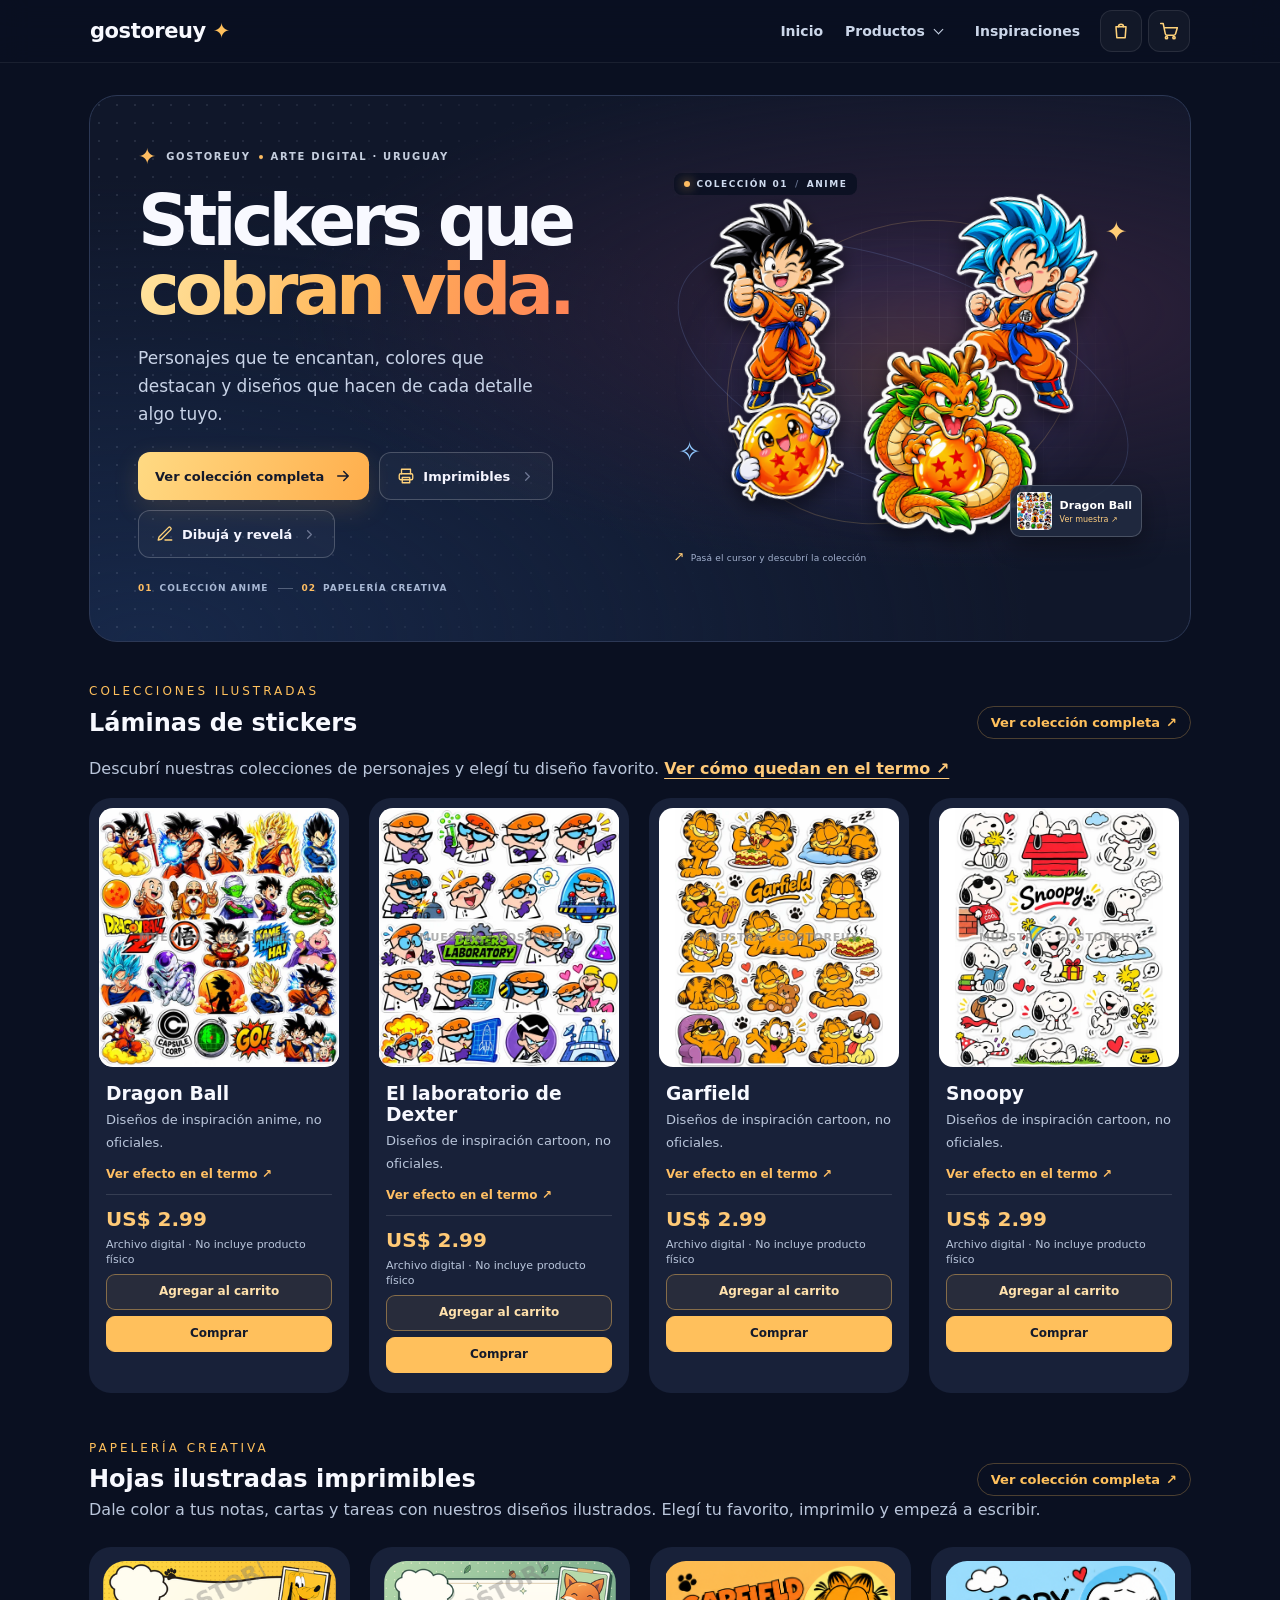
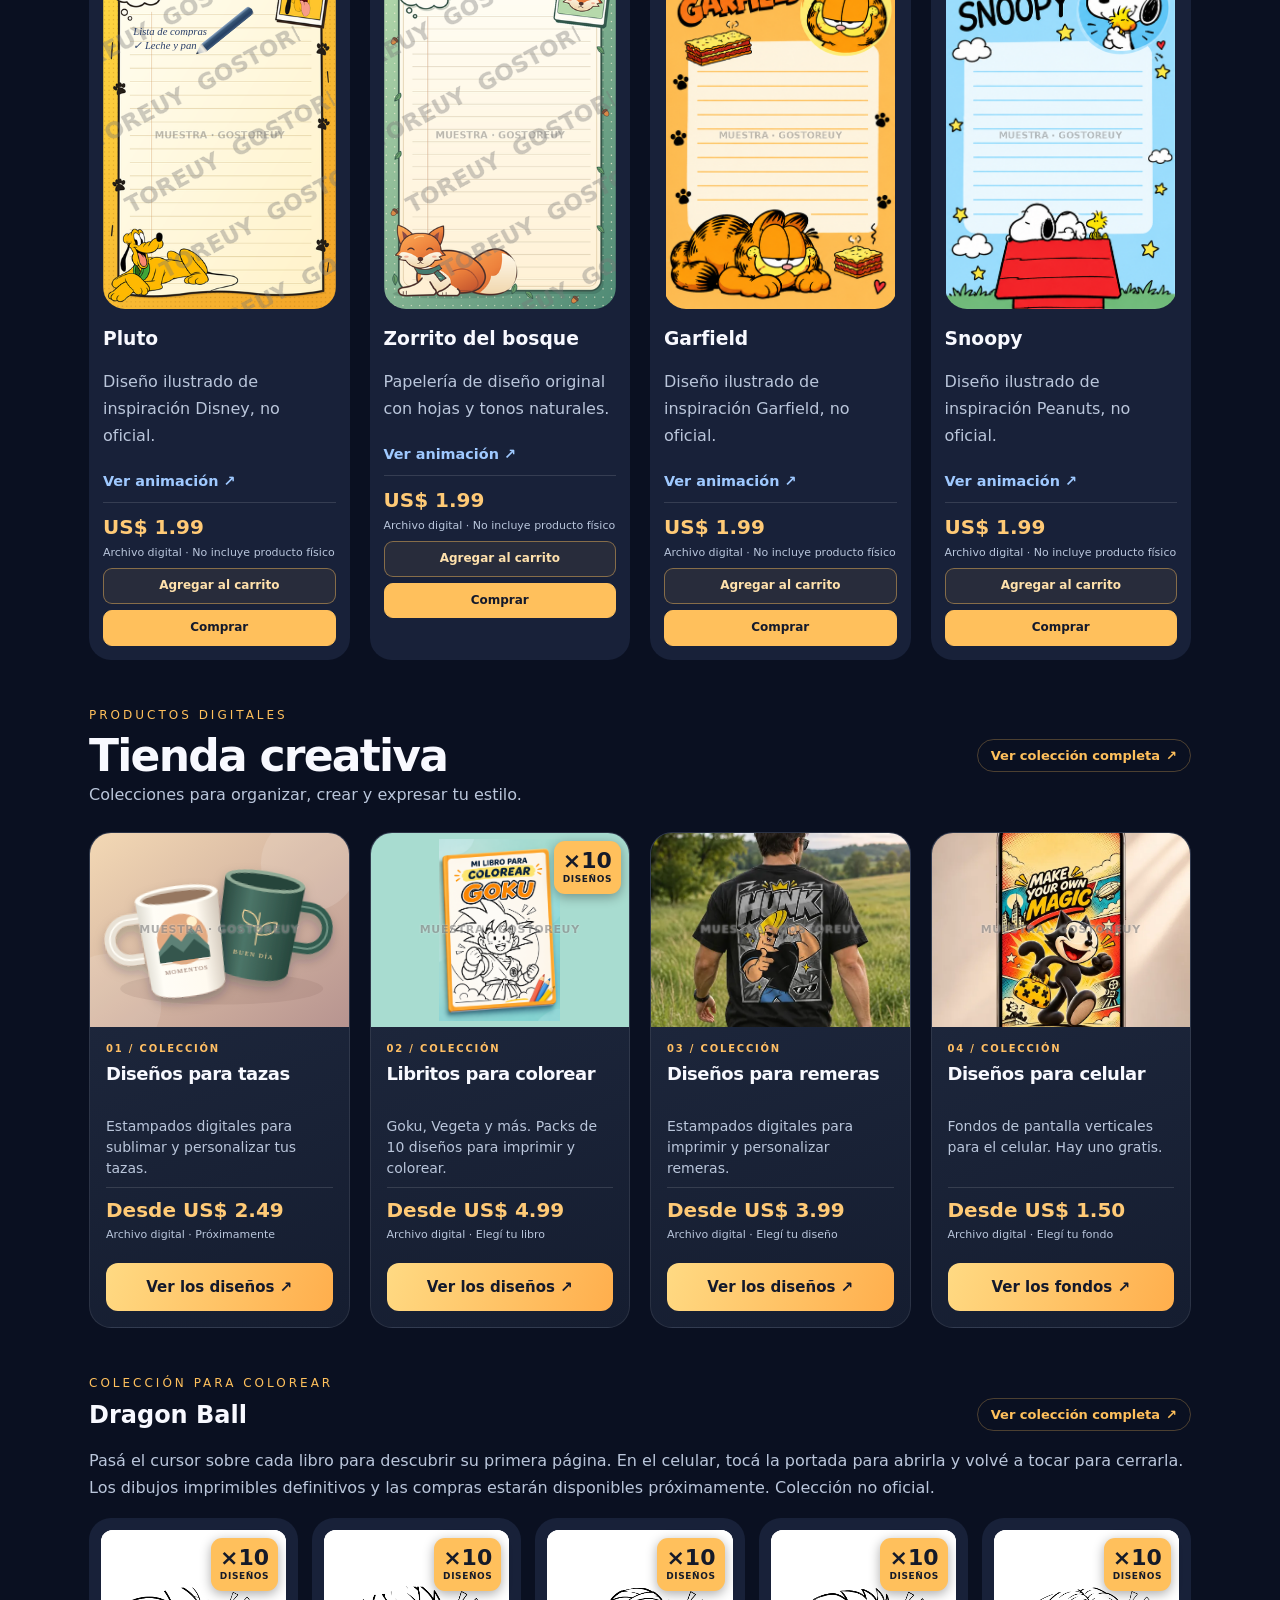
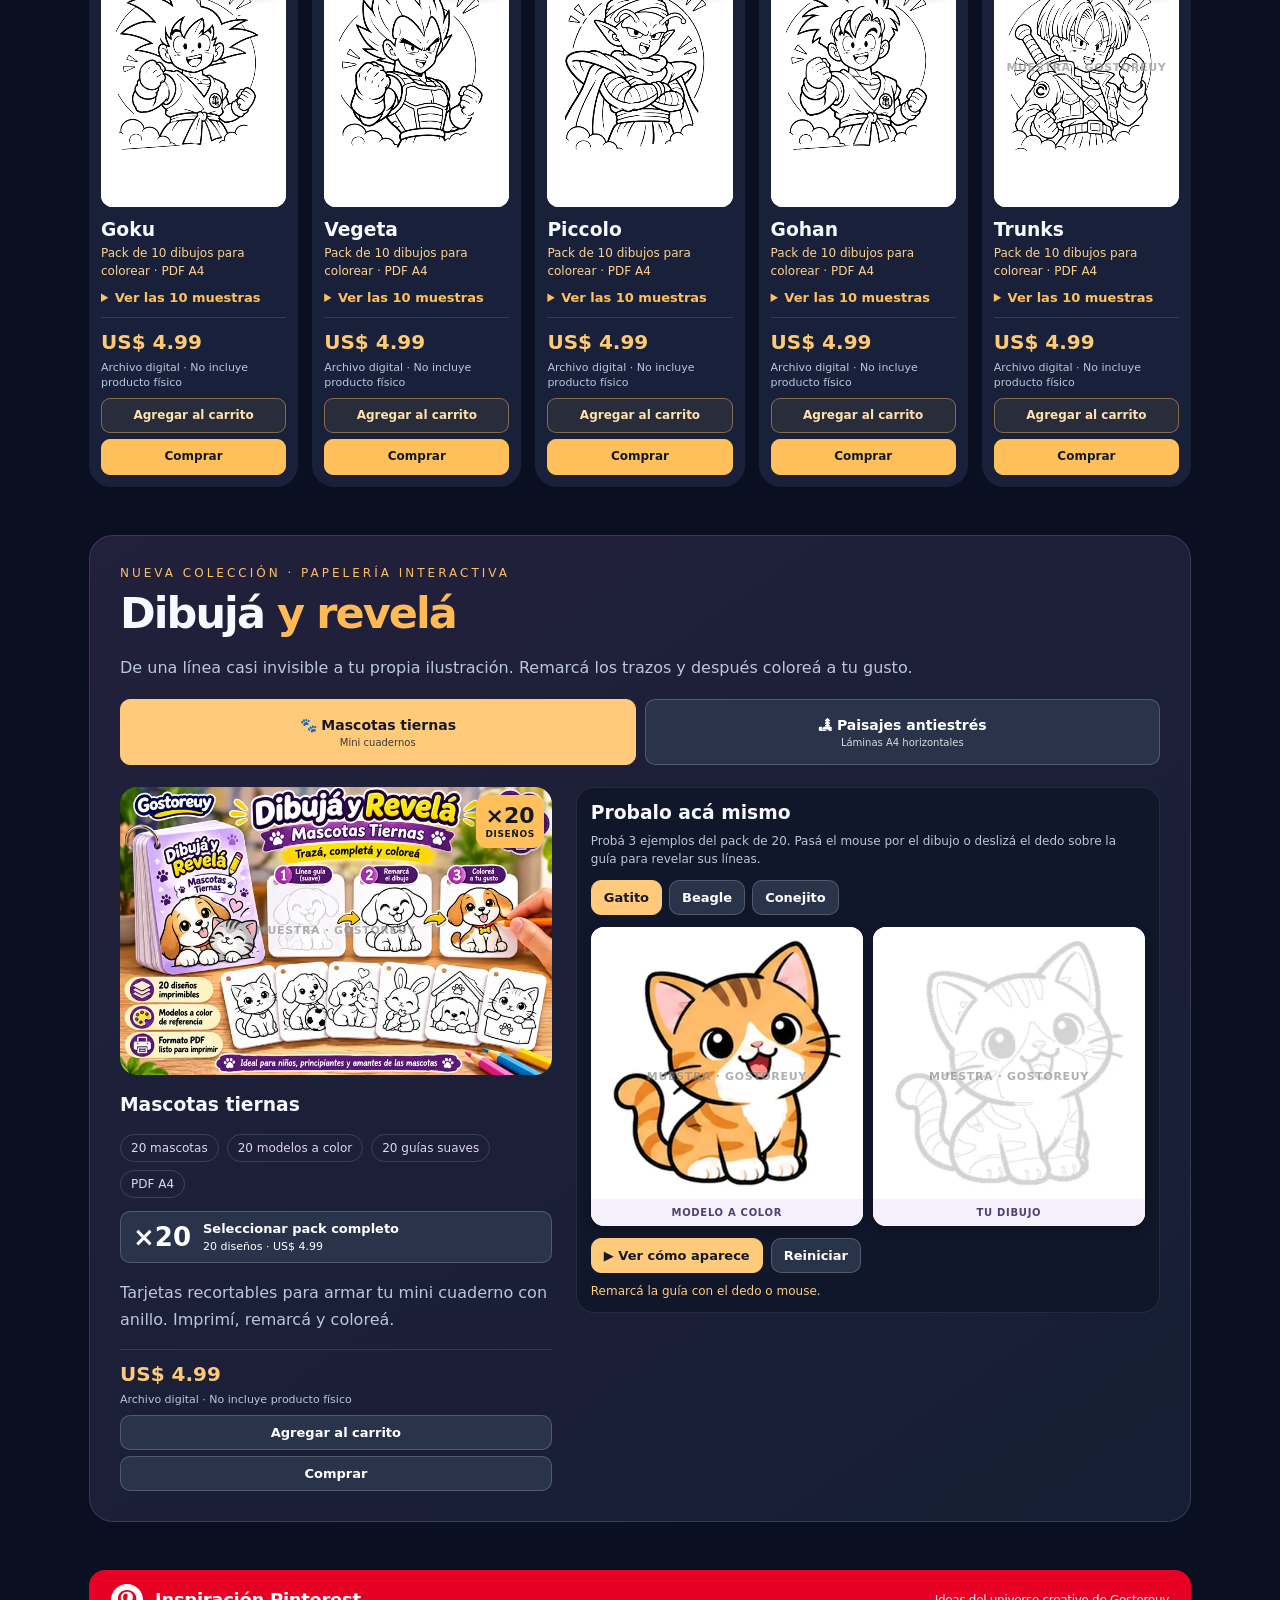
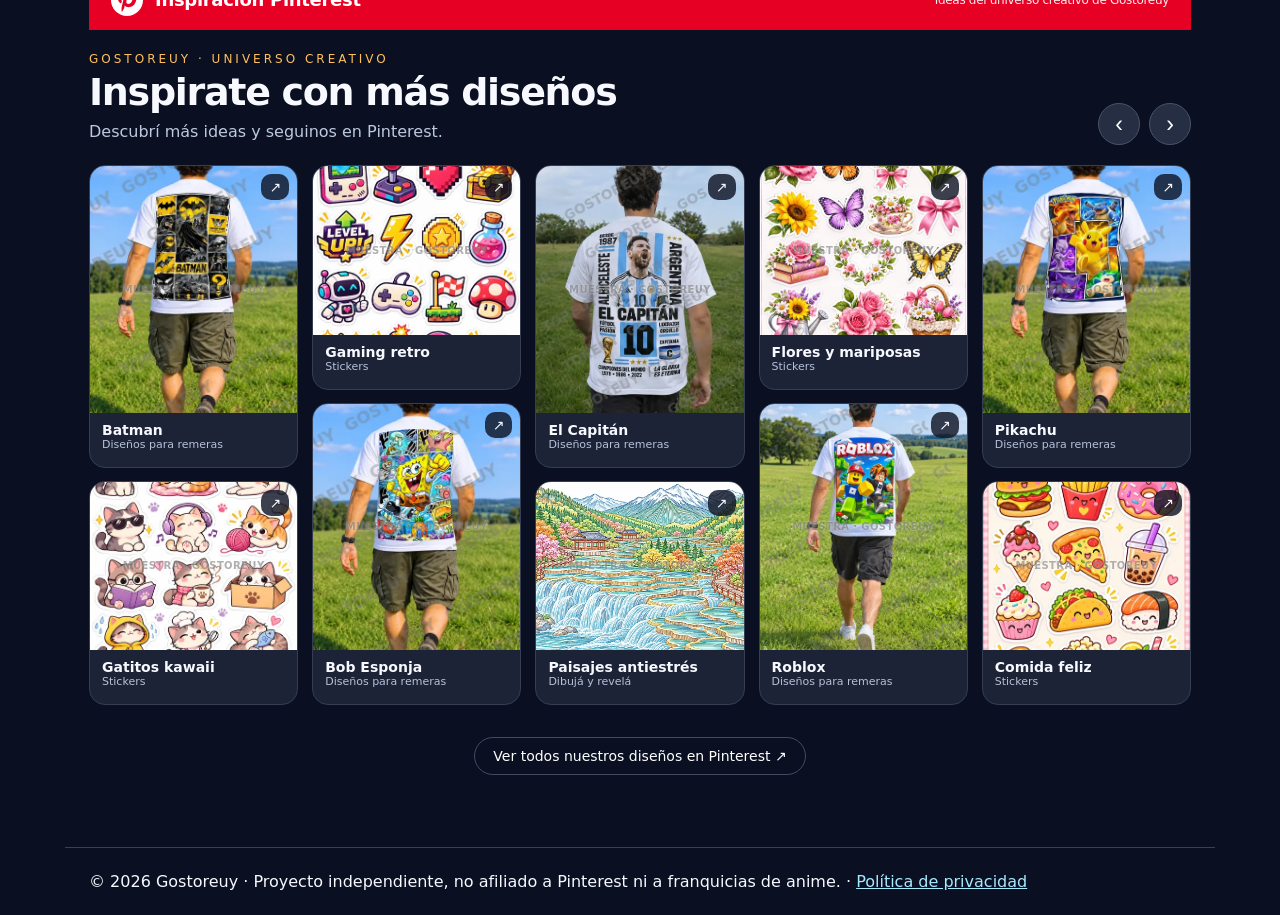
==== commit 8876853d: "Inspiraciones: alta de 4 pósters nuevos en la galería Co-Authored-By: Claude Opus 5.5 <noreply@anthr" ====
--- a/index.html
+++ b/index.html
@@ -305,7 +305,7 @@
 root.querySelector('#rv-play').addEventListener('click',()=>{if(!ready)return;reset();const token=run,t0=performance.now();status.textContent='Revelando el dibujo…';const reduced=matchMedia('(prefers-reduced-motion: reduce)').matches;function tick(t){if(token!==run)return;const h=reduced?360:Math.min(360,(t-t0)*360/3500);d.save();d.beginPath();d.rect(0,0,360,h);d.clip();tile(d,2);d.restore();if(h<360)requestAnimationFrame(tick);else status.textContent='¡Listo! Ahora podés colorearlo.'}requestAnimationFrame(tick)});
 atlas.onload=()=>{ready=true;reset()};atlas.onerror=()=>status.textContent='No se pudo cargar la muestra. Recargá la página.';atlas.src='assets/revela-atlas.webp';
 })();
-</script><section id="go-pinterest-showcase" aria-labelledby="go-pinterest-title"><a class="pin-banner" href="https://www.pinterest.com/gvelazcamp/" target="_blank" rel="noopener noreferrer" aria-label="Abrir nuestro perfil de Pinterest"><svg viewBox="0 0 24 24" aria-label="Pinterest" role="img"><circle cx="12" cy="12" r="12" fill="white"/><path fill="#e60023" d="M10.4 16.2c.5.8 1.5 1.3 2.7 1.3 3.5 0 5.9-3.1 5.9-6.6 0-3.7-3-6.4-6.8-6.4-4.6 0-7 3.3-7 6.1 0 1.7.7 3.2 2.1 3.8.2.1.4 0 .4-.2l.4-1.3c.1-.2 0-.3-.1-.5-.4-.5-.7-1.1-.7-1.9 0-2.5 1.9-4.7 4.9-4.7 2.7 0 4.2 1.6 4.2 3.8 0 2.9-1.3 5.4-3.3 5.4-1.1 0-1.9-.9-1.6-2.1.4-1.4 1-3 1-4.1 0-.9-.5-1.6-1.4-1.6-1.1 0-2 1.2-2 2.7 0 1 .3 1.6.3 1.6l-1.3 5.4c-.3 1.3-.2 2.8-.1 3.7.1.2.3.2.4 0 .6-.8 1.4-2.1 1.7-3.4z"/></svg><span>Inspiración Pinterest</span><small>Ideas del universo creativo de Gostoreuy</small></a><div class="head"><div><div class="tag">GOSTOREUY · UNIVERSO CREATIVO</div><h2 id="go-pinterest-title">Inspirate con más diseños</h2><p>Descubrí más ideas y seguinos en Pinterest.</p></div><div class="nav"><button type="button" aria-label="Anterior" onclick="document.getElementById('go-pin-rail').scrollBy({left:-450,behavior:'smooth'})">‹</button><button type="button" aria-label="Siguiente" onclick="document.getElementById('go-pin-rail').scrollBy({left:450,behavior:'smooth'})">›</button></div></div><div class="rail" id="go-pin-rail"><div class="stack"><a class="pin tall" href="https://www.pinterest.com/pin/1047298088374891910/" target="_blank" rel="noopener noreferrer" aria-label="Batman · Ver pin en Pinterest"><span class="pin-media"><img src="assets/remeras/batman.webp" alt="Batman" loading="lazy" decoding="async"></span><span class="out">↗</span><div class="info"><strong>Batman</strong><small>Diseños para remeras</small></div></a><a class="pin short" href="https://www.pinterest.com/gvelazcamp/" target="_blank" rel="noopener noreferrer" aria-label="Gatitos kawaii · Ver perfil en Pinterest"><span class="pin-media"><img src="assets/sticker-thumbs/stickers-gatitos-kawaii.webp" alt="Gatitos kawaii" loading="lazy" decoding="async"></span><span class="out">↗</span><div class="info"><strong>Gatitos kawaii</strong><small>Stickers</small></div></a></div><div class="stack"><a class="pin short" href="https://www.pinterest.com/gvelazcamp/" target="_blank" rel="noopener noreferrer" aria-label="Gaming retro · Ver perfil en Pinterest"><span class="pin-media"><img src="assets/sticker-thumbs/stickers-gaming-retro.webp" alt="Gaming retro" loading="lazy" decoding="async"></span><span class="out">↗</span><div class="info"><strong>Gaming retro</strong><small>Stickers</small></div></a><a class="pin tall" href="https://www.pinterest.com/pin/1047298088374891870/" target="_blank" rel="noopener noreferrer" aria-label="Bob Esponja · Ver pin en Pinterest"><span class="pin-media"><img src="assets/remeras/bob-esponja-anime.webp" alt="Bob Esponja" loading="lazy" decoding="async"></span><span class="out">↗</span><div class="info"><strong>Bob Esponja</strong><small>Diseños para remeras</small></div></a></div><div class="stack"><a class="pin " href="https://www.pinterest.com/pin/1047298088374891954/" target="_blank" rel="noopener noreferrer" aria-label="El Capitán · Ver pin en Pinterest"><span class="pin-media"><img src="assets/remeras/el-capitan.webp" alt="El Capitán" loading="lazy" decoding="async"></span><span class="out">↗</span><div class="info"><strong>El Capitán</strong><small>Diseños para remeras</small></div></a><a class="pin short" href="https://www.pinterest.com/pin/1047298088374843343/" target="_blank" rel="noopener noreferrer" aria-label="Paisajes antiestrés · Ver pin en Pinterest"><span class="pin-media"><img src="assets/paisaje-a4-color.webp" alt="Paisajes antiestrés" loading="lazy" decoding="async"></span><span class="out">↗</span><div class="info"><strong>Paisajes antiestrés</strong><small>Dibujá y revelá</small></div></a></div><div class="stack"><a class="pin " href="https://www.pinterest.com/gvelazcamp/" target="_blank" rel="noopener noreferrer" aria-label="Flores y mariposas · Ver perfil en Pinterest"><span class="pin-media"><img src="assets/sticker-thumbs/stickers-flores-mariposas.webp" alt="Flores y mariposas" loading="lazy" decoding="async"></span><span class="out">↗</span><div class="info"><strong>Flores y mariposas</strong><small>Stickers</small></div></a><a class="pin " href="https://www.pinterest.com/pin/1047298088374891949/" target="_blank" rel="noopener noreferrer" aria-label="Roblox · Ver pin en Pinterest"><span class="pin-media"><img src="assets/remeras/roblox.webp" alt="Roblox" loading="lazy" decoding="async"></span><span class="out">↗</span><div class="info"><strong>Roblox</strong><small>Diseños para remeras</small></div></a></div><div class="stack"><a class="pin tall" href="https://www.pinterest.com/gvelazcamp/" target="_blank" rel="noopener noreferrer" aria-label="Pikachu · Ver perfil en Pinterest"><span class="pin-media"><img src="assets/remeras/pokemon-pikachu.webp" alt="Pikachu" loading="lazy" decoding="async"></span><span class="out">↗</span><div class="info"><strong>Pikachu</strong><small>Diseños para remeras</small></div></a><a class="pin short" href="https://www.pinterest.com/gvelazcamp/" target="_blank" rel="noopener noreferrer" aria-label="Comida feliz · Ver perfil en Pinterest"><span class="pin-media"><img src="assets/sticker-thumbs/stickers-comida-feliz.webp" alt="Comida feliz" loading="lazy" decoding="async"></span><span class="out">↗</span><div class="info"><strong>Comida feliz</strong><small>Stickers</small></div></a></div><div class="stack"><a class="pin " href="https://www.pinterest.com/gvelazcamp/" target="_blank" rel="noopener noreferrer" aria-label="The Mask · Ver perfil en Pinterest"><span class="pin-media"><img src="assets/remeras/the-mask.webp" alt="The Mask" loading="lazy" decoding="async"></span><span class="out">↗</span><div class="info"><strong>The Mask</strong><small>Diseños para remeras</small></div></a><a class="pin short" href="https://www.pinterest.com/gvelazcamp/" target="_blank" rel="noopener noreferrer" aria-label="Espacio mágico · Ver perfil en Pinterest"><span class="pin-media"><img src="assets/sticker-thumbs/stickers-espacio-magico.webp" alt="Espacio mágico" loading="lazy" decoding="async"></span><span class="out">↗</span><div class="info"><strong>Espacio mágico</strong><small>Stickers</small></div></a></div><div class="stack"><a class="pin tall" href="https://www.pinterest.com/gvelazcamp/" target="_blank" rel="noopener noreferrer" aria-label="Weapon X · Ver perfil en Pinterest"><span class="pin-media"><img src="assets/remeras/wolverine-weapon-x.webp" alt="Weapon X" loading="lazy" decoding="async"></span><span class="out">↗</span><div class="info"><strong>Weapon X</strong><small>Diseños para remeras</small></div></a><a class="pin short" href="https://www.pinterest.com/gvelazcamp/" target="_blank" rel="noopener noreferrer" aria-label="Mascotas tiernas · Ver perfil en Pinterest"><span class="pin-media"><img src="assets/revela-portada.webp" alt="Mascotas tiernas" loading="lazy" decoding="async"></span><span class="out">↗</span><div class="info"><strong>Mascotas tiernas</strong><small>Dibujá y revelá</small></div></a></div></div><div class="cta"><a href="https://www.pinterest.com/gvelazcamp/" target="_blank" rel="noopener noreferrer">Ver todos nuestros diseños en Pinterest ↗</a></div></section><section id="celular"><div class="tag">Fondos de pantalla</div><div class="collection-heading"><h2>Diseños para celular</h2><a class="collection-back" href="./#celular">← Volver a la portada</a></div><p>Fondos verticales para el celular, con vista previa en pantalla. Colección no oficial.</p><div class="cel-hero"><img src="assets/celular/banner-celular-felix.webp" alt="Diseños para celular. Félix: Make your own magic. Fondos verticales de alta calidad. Reclamar gratis – descargar." width="1672" height="941" decoding="async"><button type="button" class="cel-hero-claim" aria-label="Reclamar gratis – descargar: ir al formulario"></button></div><form class="cel-claim" id="claim-felix" novalidate><label for="claim-mail">Dejá tu mail y descargá el fondo de Félix gratis</label><div class="cel-claim-row"><input id="claim-mail" type="email" name="email" placeholder="tu@mail.com" autocomplete="email" required><button type="submit" class="cel-btn">Reclamar gratis</button></div><label class="cel-news"><input type="checkbox" name="accepts_news" id="claim-news"> Quiero recibir novedades y fondos nuevos de GoStoreUY por mail (opcional)</label><small id="claim-note">Usamos tu mail solo para registrar este reclamo.</small><p class="cel-msg" role="status" aria-live="polite"></p></form><details class="cel-del"><summary>Borrar mi mail</summary><form id="claim-del" novalidate><div class="cel-claim-row"><input type="email" id="del-mail" placeholder="tu@mail.com" autocomplete="email" required aria-label="Mail a borrar"><button type="submit" class="cel-btn">Borrar</button></div><p class="cel-msg" role="status" aria-live="polite"></p></form></details><div class="cel-grid"><article class="card shop-card cel-card cel-paid"><img src="assets/celular/popeye.webp" alt="Fondo de pantalla Popeye Power, vista previa en celular" loading="lazy" width="640" height="800"><div class="shop-details"><h3>Popeye Power</h3><span class="shop-status">En preparación</span></div></article><article class="card shop-card cel-card cel-paid"><img src="assets/celular/inspector-gadget.webp" alt="Fondo de pantalla Inspector Gadget, vista previa en celular" loading="lazy" width="640" height="800"><div class="shop-details"><h3>Inspector Gadget</h3><span class="shop-status">En preparación</span></div></article><article class="card shop-card cel-card cel-paid"><img src="assets/celular/inspector-gadget-curious.webp" alt="Fondo de pantalla Inspector Gadget · Stay Curious, vista previa en celular" loading="lazy" width="640" height="800"><div class="shop-details"><h3>Inspector Gadget · Stay Curious</h3><span class="shop-status">En preparación</span></div></article><article class="card shop-card cel-card cel-paid"><img src="assets/celular/samurai-jack.webp" alt="Fondo de pantalla Samurai Jack · Break the Limits, vista previa en celular" loading="lazy" width="640" height="800"><div class="shop-details"><h3>Samurai Jack · Break the Limits</h3><span class="shop-status">En preparación</span></div></article><article class="card shop-card cel-card cel-paid"><img src="assets/celular/pantera-rosa.webp" alt="Fondo de pantalla Pantera Rosa · Stay Cool, vista previa en celular" loading="lazy" width="640" height="800"><div class="shop-details"><h3>Pantera Rosa · Stay Cool</h3><span class="shop-status">En preparación</span></div></article><article class="card shop-card cel-card cel-paid"><img src="assets/celular/pantera-rosa-comic.webp" alt="Fondo de pantalla Pantera Rosa · Comic, vista previa en celular" loading="lazy" width="640" height="800"><div class="shop-details"><h3>Pantera Rosa · Comic</h3><span class="shop-status">En preparación</span></div></article><article class="card shop-card cel-card cel-paid"><img src="assets/celular/coraje.webp" alt="Fondo de pantalla Coraje · Stay Spooky, vista previa en celular" loading="lazy" width="640" height="800"><div class="shop-details"><h3>Coraje · Stay Spooky</h3><span class="shop-status">En preparación</span></div></article><article class="card shop-card cel-card cel-paid"><img src="assets/celular/sonic.webp" alt="Fondo de pantalla Sonic · Neon Speed, vista previa en celular" loading="lazy" width="640" height="800"><div class="shop-details"><h3>Sonic · Neon Speed</h3><span class="shop-status">En preparación</span></div></article><article class="card shop-card cel-card cel-paid"><img src="assets/celular/dexter.webp" alt="Fondo de pantalla Dexter · Genius Mode, vista previa en celular" loading="lazy" width="640" height="800"><div class="shop-details"><h3>Dexter · Genius Mode</h3><span class="shop-status">En preparación</span></div></article><article class="card shop-card cel-card cel-paid"><img src="assets/celular/scooby.webp" alt="Fondo de pantalla Scooby-Doo · Stay Spooky, vista previa en celular" loading="lazy" width="640" height="800"><div class="shop-details"><h3>Scooby-Doo · Stay Spooky</h3><span class="shop-status">En preparación</span></div></article><article class="card shop-card cel-card cel-paid"><img src="assets/celular/alien.webp" alt="Fondo de pantalla Buena Vibra Siempre, vista previa en celular" loading="lazy" width="640" height="800"><div class="shop-details"><h3>Buena Vibra Siempre</h3><span class="shop-status">En preparación</span></div></article><article class="card shop-card cel-card cel-paid"><img src="assets/celular/carpincho.webp" alt="Fondo de pantalla Carpincho World, vista previa en celular" loading="lazy" width="640" height="800"><div class="shop-details"><h3>Carpincho World</h3><span class="shop-status">En preparación</span></div></article><article class="card shop-card cel-card cel-paid"><img src="assets/celular/charizard.webp" alt="Fondo de pantalla Charizard · Retro Fire, vista previa en celular" loading="lazy" width="640" height="800"><div class="shop-details"><h3>Charizard · Retro Fire</h3><span class="shop-status">En preparación</span></div></article><article class="card shop-card cel-card cel-paid"><img src="assets/celular/gta-vice-city.webp" alt="Fondo de pantalla GTA Vice City · Miami Neon, vista previa en celular" loading="lazy" width="640" height="800"><div class="shop-details"><h3>GTA Vice City · Miami Neon</h3><span class="shop-status">En preparación</span></div></article><article class="card shop-card cel-card cel-paid"><img src="assets/celular/mickey.webp" alt="Fondo de pantalla Mickey Mouse · Magic World, vista previa en celular" loading="lazy" width="640" height="800"><div class="shop-details"><h3>Mickey Mouse · Magic World</h3><span class="shop-status">En preparación</span></div></article><article class="card shop-card cel-card cel-paid"><img src="assets/celular/midnight-ramen.webp" alt="Fondo de pantalla Midnight Ramen, vista previa en celular" loading="lazy" width="640" height="800"><div class="shop-details"><h3>Midnight Ramen</h3><span class="shop-status">En preparación</span></div></article><article class="card shop-card cel-card cel-paid"><img src="assets/celular/zombie-party.webp" alt="Fondo de pantalla Zombie Party, vista previa en celular" loading="lazy" width="640" height="800"><div class="shop-details"><h3>Zombie Party</h3><span class="shop-status">En preparación</span></div></article><article class="card shop-card cel-card cel-paid"><img src="assets/celular/find-your-magic.webp" alt="Fondo de pantalla Find your Magic, vista previa en celular" loading="lazy" width="640" height="800"><div class="shop-details"><h3>Find your Magic</h3><span class="shop-status">En preparación</span></div></article><article class="card shop-card cel-card cel-paid"><img src="assets/celular/never-give-up.webp" alt="Fondo de pantalla Never Give Up, vista previa en celular" loading="lazy" width="640" height="800"><div class="shop-details"><h3>Never Give Up</h3><span class="shop-status">En preparación</span></div></article><article class="card shop-card cel-card cel-paid"><img src="assets/celular/stay-wild.webp" alt="Fondo de pantalla Stay Wild, vista previa en celular" loading="lazy" width="640" height="800"><div class="shop-details"><h3>Stay Wild</h3><span class="shop-status">En preparación</span></div></article></div><p style="text-align:center;opacity:.8;margin-top:18px">Más fondos para celular, muy pronto.</p></section><section id="inspiraciones"><div class="tag">Galería</div><div class="collection-heading"><h2>Inspiraciones</h2><a class="collection-back" href="./#inspiraciones">← Volver a la portada</a></div><p>Pósters de GoStoreUY para imprimir, a US$ 1,50 cada uno. Las vistas previas tienen marca de agua; el archivo que recibís no. Colección no oficial.</p><h3 class="insp-cat">Pósters</h3><div class="insp-grid"><article class="insp-card insp-paid"><img src="assets/inspiraciones/pin-popeye-power-20261127.webp" alt="Popeye Power" loading="lazy" decoding="async" draggable="false"><div class="shop-details"><h3>Popeye Power</h3><span class="shop-status">En preparación</span></div></article><article class="insp-card insp-paid"><img src="assets/inspiraciones/pin-inspector-gadget-comic-20261127.webp" alt="Inspector Gadget" loading="lazy" decoding="async" draggable="false"><div class="shop-details"><h3>Inspector Gadget</h3><span class="shop-status">En preparación</span></div></article><article class="insp-card insp-paid"><img src="assets/inspiraciones/pin-inspector-gadget-stay-curious-20261127.webp" alt="Inspector Gadget · Stay Curious" loading="lazy" decoding="async" draggable="false"><div class="shop-details"><h3>Inspector Gadget · Stay Curious</h3><span class="shop-status">En preparación</span></div></article><article class="insp-card insp-paid"><img src="assets/inspiraciones/pin-samurai-jack-break-the-limits-20261127.webp" alt="Samurai Jack · Break the Limits" loading="lazy" decoding="async" draggable="false"><div class="shop-details"><h3>Samurai Jack · Break the Limits</h3><span class="shop-status">En preparación</span></div></article><article class="insp-card insp-paid"><img src="assets/inspiraciones/pin-pantera-rosa-stay-cool-20261127.webp" alt="Pantera Rosa · Stay Cool" loading="lazy" decoding="async" draggable="false"><div class="shop-details"><h3>Pantera Rosa · Stay Cool</h3><span class="shop-status">En preparación</span></div></article><article class="insp-card insp-paid"><img src="assets/inspiraciones/pin-pink-panther-comic-20261127.webp" alt="Pantera Rosa · Comic" loading="lazy" decoding="async" draggable="false"><div class="shop-details"><h3>Pantera Rosa · Comic</h3><span class="shop-status">En preparación</span></div></article><article class="insp-card insp-paid"><img src="assets/inspiraciones/pin-coraje-stay-spooky-20261127.webp" alt="Coraje · Stay Spooky" loading="lazy" decoding="async" draggable="false"><div class="shop-details"><h3>Coraje · Stay Spooky</h3><span class="shop-status">En preparación</span></div></article><article class="insp-card insp-paid"><img src="assets/inspiraciones/pin-sonic-neon-speed-20261127.webp" alt="Sonic · Neon Speed" loading="lazy" decoding="async" draggable="false"><div class="shop-details"><h3>Sonic · Neon Speed</h3><span class="shop-status">En preparación</span></div></article><article class="insp-card insp-paid"><img src="assets/inspiraciones/pin-dexter-genius-mode-20261127.webp" alt="Dexter · Genius Mode" loading="lazy" decoding="async" draggable="false"><div class="shop-details"><h3>Dexter · Genius Mode</h3><span class="shop-status">En preparación</span></div></article><article class="insp-card insp-paid"><img src="assets/inspiraciones/pin-scooby-doo-stay-spooky-20261127.webp" alt="Scooby-Doo · Stay Spooky" loading="lazy" decoding="async" draggable="false"><div class="shop-details"><h3>Scooby-Doo · Stay Spooky</h3><span class="shop-status">En preparación</span></div></article><article class="insp-card insp-paid"><img src="assets/inspiraciones/pin-felix-make-your-own-magic-20261127.webp" alt="Félix · Make your own magic" loading="lazy" decoding="async" draggable="false"><div class="shop-details"><h3>Félix · Make your own magic</h3><span class="shop-status">En preparación</span></div></article><article class="insp-card insp-paid"><img src="assets/inspiraciones/pin-buena-vibra-alien-20261126.webp" alt="Buena Vibra Siempre" loading="lazy" decoding="async" draggable="false"><div class="shop-details"><h3>Buena Vibra Siempre</h3><span class="shop-status">En preparación</span></div></article><article class="insp-card insp-paid"><img src="assets/inspiraciones/pin-carpincho-world-20261126.webp" alt="Carpincho World" loading="lazy" decoding="async" draggable="false"><div class="shop-details"><h3>Carpincho World</h3><span class="shop-status">En preparación</span></div></article><article class="insp-card insp-paid"><img src="assets/inspiraciones/pin-charizard-retro-20261126.webp" alt="Charizard · Retro Fire" loading="lazy" decoding="async" draggable="false"><div class="shop-details"><h3>Charizard · Retro Fire</h3><span class="shop-status">En preparación</span></div></article><article class="insp-card insp-paid"><img src="assets/inspiraciones/pin-gta-vice-city-pin-20261126.webp" alt="GTA Vice City · Miami Neon" loading="lazy" decoding="async" draggable="false"><div class="shop-details"><h3>GTA Vice City · Miami Neon</h3><span class="shop-status">En preparación</span></div></article><article class="insp-card insp-paid"><img src="assets/inspiraciones/pin-mickey-magic-20261126.webp" alt="Mickey Mouse · Magic World" loading="lazy" decoding="async" draggable="false"><div class="shop-details"><h3>Mickey Mouse · Magic World</h3><span class="shop-status">En preparación</span></div></article><article class="insp-card insp-paid"><img src="assets/inspiraciones/pin-midnight-ramen-20261127.webp" alt="Midnight Ramen" loading="lazy" decoding="async" draggable="false"><div class="shop-details"><h3>Midnight Ramen</h3><span class="shop-status">En preparación</span></div></article><article class="insp-card insp-paid"><img src="assets/inspiraciones/pin-zombie-party-20261126.webp" alt="Zombie Party" loading="lazy" decoding="async" draggable="false"><div class="shop-details"><h3>Zombie Party</h3><span class="shop-status">En preparación</span></div></article><article class="insp-card insp-paid"><img src="assets/inspiraciones/pin-find-your-magic-20261126.webp" alt="Find your Magic" loading="lazy" decoding="async" draggable="false"><div class="shop-details"><h3>Find your Magic</h3><span class="shop-status">En preparación</span></div></article><article class="insp-card insp-paid"><img src="assets/inspiraciones/pin-never-give-up.webp" alt="Never Give Up" loading="lazy" decoding="async" draggable="false"><div class="shop-details"><h3>Never Give Up</h3><span class="shop-status">En preparación</span></div></article><article class="insp-card insp-paid"><img src="assets/inspiraciones/pin-stay-wild.webp" alt="Stay Wild" loading="lazy" decoding="async" draggable="false"><div class="shop-details"><h3>Stay Wild</h3><span class="shop-status">En preparación</span></div></article></div></section></main><footer>© 2026 Gostoreuy · Proyecto independiente, no afiliado a Pinterest ni a franquicias de anime. · <a href="privacy.html">Política de privacidad</a></footer><script>
+</script><section id="go-pinterest-showcase" aria-labelledby="go-pinterest-title"><a class="pin-banner" href="https://www.pinterest.com/gvelazcamp/" target="_blank" rel="noopener noreferrer" aria-label="Abrir nuestro perfil de Pinterest"><svg viewBox="0 0 24 24" aria-label="Pinterest" role="img"><circle cx="12" cy="12" r="12" fill="white"/><path fill="#e60023" d="M10.4 16.2c.5.8 1.5 1.3 2.7 1.3 3.5 0 5.9-3.1 5.9-6.6 0-3.7-3-6.4-6.8-6.4-4.6 0-7 3.3-7 6.1 0 1.7.7 3.2 2.1 3.8.2.1.4 0 .4-.2l.4-1.3c.1-.2 0-.3-.1-.5-.4-.5-.7-1.1-.7-1.9 0-2.5 1.9-4.7 4.9-4.7 2.7 0 4.2 1.6 4.2 3.8 0 2.9-1.3 5.4-3.3 5.4-1.1 0-1.9-.9-1.6-2.1.4-1.4 1-3 1-4.1 0-.9-.5-1.6-1.4-1.6-1.1 0-2 1.2-2 2.7 0 1 .3 1.6.3 1.6l-1.3 5.4c-.3 1.3-.2 2.8-.1 3.7.1.2.3.2.4 0 .6-.8 1.4-2.1 1.7-3.4z"/></svg><span>Inspiración Pinterest</span><small>Ideas del universo creativo de Gostoreuy</small></a><div class="head"><div><div class="tag">GOSTOREUY · UNIVERSO CREATIVO</div><h2 id="go-pinterest-title">Inspirate con más diseños</h2><p>Descubrí más ideas y seguinos en Pinterest.</p></div><div class="nav"><button type="button" aria-label="Anterior" onclick="document.getElementById('go-pin-rail').scrollBy({left:-450,behavior:'smooth'})">‹</button><button type="button" aria-label="Siguiente" onclick="document.getElementById('go-pin-rail').scrollBy({left:450,behavior:'smooth'})">›</button></div></div><div class="rail" id="go-pin-rail"><div class="stack"><a class="pin tall" href="https://www.pinterest.com/pin/1047298088374891910/" target="_blank" rel="noopener noreferrer" aria-label="Batman · Ver pin en Pinterest"><span class="pin-media"><img src="assets/remeras/batman.webp" alt="Batman" loading="lazy" decoding="async"></span><span class="out">↗</span><div class="info"><strong>Batman</strong><small>Diseños para remeras</small></div></a><a class="pin short" href="https://www.pinterest.com/gvelazcamp/" target="_blank" rel="noopener noreferrer" aria-label="Gatitos kawaii · Ver perfil en Pinterest"><span class="pin-media"><img src="assets/sticker-thumbs/stickers-gatitos-kawaii.webp" alt="Gatitos kawaii" loading="lazy" decoding="async"></span><span class="out">↗</span><div class="info"><strong>Gatitos kawaii</strong><small>Stickers</small></div></a></div><div class="stack"><a class="pin short" href="https://www.pinterest.com/gvelazcamp/" target="_blank" rel="noopener noreferrer" aria-label="Gaming retro · Ver perfil en Pinterest"><span class="pin-media"><img src="assets/sticker-thumbs/stickers-gaming-retro.webp" alt="Gaming retro" loading="lazy" decoding="async"></span><span class="out">↗</span><div class="info"><strong>Gaming retro</strong><small>Stickers</small></div></a><a class="pin tall" href="https://www.pinterest.com/pin/1047298088374891870/" target="_blank" rel="noopener noreferrer" aria-label="Bob Esponja · Ver pin en Pinterest"><span class="pin-media"><img src="assets/remeras/bob-esponja-anime.webp" alt="Bob Esponja" loading="lazy" decoding="async"></span><span class="out">↗</span><div class="info"><strong>Bob Esponja</strong><small>Diseños para remeras</small></div></a></div><div class="stack"><a class="pin " href="https://www.pinterest.com/pin/1047298088374891954/" target="_blank" rel="noopener noreferrer" aria-label="El Capitán · Ver pin en Pinterest"><span class="pin-media"><img src="assets/remeras/el-capitan.webp" alt="El Capitán" loading="lazy" decoding="async"></span><span class="out">↗</span><div class="info"><strong>El Capitán</strong><small>Diseños para remeras</small></div></a><a class="pin short" href="https://www.pinterest.com/pin/1047298088374843343/" target="_blank" rel="noopener noreferrer" aria-label="Paisajes antiestrés · Ver pin en Pinterest"><span class="pin-media"><img src="assets/paisaje-a4-color.webp" alt="Paisajes antiestrés" loading="lazy" decoding="async"></span><span class="out">↗</span><div class="info"><strong>Paisajes antiestrés</strong><small>Dibujá y revelá</small></div></a></div><div class="stack"><a class="pin " href="https://www.pinterest.com/gvelazcamp/" target="_blank" rel="noopener noreferrer" aria-label="Flores y mariposas · Ver perfil en Pinterest"><span class="pin-media"><img src="assets/sticker-thumbs/stickers-flores-mariposas.webp" alt="Flores y mariposas" loading="lazy" decoding="async"></span><span class="out">↗</span><div class="info"><strong>Flores y mariposas</strong><small>Stickers</small></div></a><a class="pin " href="https://www.pinterest.com/pin/1047298088374891949/" target="_blank" rel="noopener noreferrer" aria-label="Roblox · Ver pin en Pinterest"><span class="pin-media"><img src="assets/remeras/roblox.webp" alt="Roblox" loading="lazy" decoding="async"></span><span class="out">↗</span><div class="info"><strong>Roblox</strong><small>Diseños para remeras</small></div></a></div><div class="stack"><a class="pin tall" href="https://www.pinterest.com/gvelazcamp/" target="_blank" rel="noopener noreferrer" aria-label="Pikachu · Ver perfil en Pinterest"><span class="pin-media"><img src="assets/remeras/pokemon-pikachu.webp" alt="Pikachu" loading="lazy" decoding="async"></span><span class="out">↗</span><div class="info"><strong>Pikachu</strong><small>Diseños para remeras</small></div></a><a class="pin short" href="https://www.pinterest.com/gvelazcamp/" target="_blank" rel="noopener noreferrer" aria-label="Comida feliz · Ver perfil en Pinterest"><span class="pin-media"><img src="assets/sticker-thumbs/stickers-comida-feliz.webp" alt="Comida feliz" loading="lazy" decoding="async"></span><span class="out">↗</span><div class="info"><strong>Comida feliz</strong><small>Stickers</small></div></a></div><div class="stack"><a class="pin " href="https://www.pinterest.com/gvelazcamp/" target="_blank" rel="noopener noreferrer" aria-label="The Mask · Ver perfil en Pinterest"><span class="pin-media"><img src="assets/remeras/the-mask.webp" alt="The Mask" loading="lazy" decoding="async"></span><span class="out">↗</span><div class="info"><strong>The Mask</strong><small>Diseños para remeras</small></div></a><a class="pin short" href="https://www.pinterest.com/gvelazcamp/" target="_blank" rel="noopener noreferrer" aria-label="Espacio mágico · Ver perfil en Pinterest"><span class="pin-media"><img src="assets/sticker-thumbs/stickers-espacio-magico.webp" alt="Espacio mágico" loading="lazy" decoding="async"></span><span class="out">↗</span><div class="info"><strong>Espacio mágico</strong><small>Stickers</small></div></a></div><div class="stack"><a class="pin tall" href="https://www.pinterest.com/gvelazcamp/" target="_blank" rel="noopener noreferrer" aria-label="Weapon X · Ver perfil en Pinterest"><span class="pin-media"><img src="assets/remeras/wolverine-weapon-x.webp" alt="Weapon X" loading="lazy" decoding="async"></span><span class="out">↗</span><div class="info"><strong>Weapon X</strong><small>Diseños para remeras</small></div></a><a class="pin short" href="https://www.pinterest.com/gvelazcamp/" target="_blank" rel="noopener noreferrer" aria-label="Mascotas tiernas · Ver perfil en Pinterest"><span class="pin-media"><img src="assets/revela-portada.webp" alt="Mascotas tiernas" loading="lazy" decoding="async"></span><span class="out">↗</span><div class="info"><strong>Mascotas tiernas</strong><small>Dibujá y revelá</small></div></a></div></div><div class="cta"><a href="https://www.pinterest.com/gvelazcamp/" target="_blank" rel="noopener noreferrer">Ver todos nuestros diseños en Pinterest ↗</a></div></section><section id="celular"><div class="tag">Fondos de pantalla</div><div class="collection-heading"><h2>Diseños para celular</h2><a class="collection-back" href="./#celular">← Volver a la portada</a></div><p>Fondos verticales para el celular, con vista previa en pantalla. Colección no oficial.</p><div class="cel-hero"><img src="assets/celular/banner-celular-felix.webp" alt="Diseños para celular. Félix: Make your own magic. Fondos verticales de alta calidad. Reclamar gratis – descargar." width="1672" height="941" decoding="async"><button type="button" class="cel-hero-claim" aria-label="Reclamar gratis – descargar: ir al formulario"></button></div><form class="cel-claim" id="claim-felix" novalidate><label for="claim-mail">Dejá tu mail y descargá el fondo de Félix gratis</label><div class="cel-claim-row"><input id="claim-mail" type="email" name="email" placeholder="tu@mail.com" autocomplete="email" required><button type="submit" class="cel-btn">Reclamar gratis</button></div><label class="cel-news"><input type="checkbox" name="accepts_news" id="claim-news"> Quiero recibir novedades y fondos nuevos de GoStoreUY por mail (opcional)</label><small id="claim-note">Usamos tu mail solo para registrar este reclamo.</small><p class="cel-msg" role="status" aria-live="polite"></p></form><details class="cel-del"><summary>Borrar mi mail</summary><form id="claim-del" novalidate><div class="cel-claim-row"><input type="email" id="del-mail" placeholder="tu@mail.com" autocomplete="email" required aria-label="Mail a borrar"><button type="submit" class="cel-btn">Borrar</button></div><p class="cel-msg" role="status" aria-live="polite"></p></form></details><div class="cel-grid"><article class="card shop-card cel-card cel-paid"><img src="assets/celular/popeye.webp" alt="Fondo de pantalla Popeye Power, vista previa en celular" loading="lazy" width="640" height="800"><div class="shop-details"><h3>Popeye Power</h3><span class="shop-status">En preparación</span></div></article><article class="card shop-card cel-card cel-paid"><img src="assets/celular/inspector-gadget.webp" alt="Fondo de pantalla Inspector Gadget, vista previa en celular" loading="lazy" width="640" height="800"><div class="shop-details"><h3>Inspector Gadget</h3><span class="shop-status">En preparación</span></div></article><article class="card shop-card cel-card cel-paid"><img src="assets/celular/inspector-gadget-curious.webp" alt="Fondo de pantalla Inspector Gadget · Stay Curious, vista previa en celular" loading="lazy" width="640" height="800"><div class="shop-details"><h3>Inspector Gadget · Stay Curious</h3><span class="shop-status">En preparación</span></div></article><article class="card shop-card cel-card cel-paid"><img src="assets/celular/samurai-jack.webp" alt="Fondo de pantalla Samurai Jack · Break the Limits, vista previa en celular" loading="lazy" width="640" height="800"><div class="shop-details"><h3>Samurai Jack · Break the Limits</h3><span class="shop-status">En preparación</span></div></article><article class="card shop-card cel-card cel-paid"><img src="assets/celular/pantera-rosa.webp" alt="Fondo de pantalla Pantera Rosa · Stay Cool, vista previa en celular" loading="lazy" width="640" height="800"><div class="shop-details"><h3>Pantera Rosa · Stay Cool</h3><span class="shop-status">En preparación</span></div></article><article class="card shop-card cel-card cel-paid"><img src="assets/celular/pantera-rosa-comic.webp" alt="Fondo de pantalla Pantera Rosa · Comic, vista previa en celular" loading="lazy" width="640" height="800"><div class="shop-details"><h3>Pantera Rosa · Comic</h3><span class="shop-status">En preparación</span></div></article><article class="card shop-card cel-card cel-paid"><img src="assets/celular/coraje.webp" alt="Fondo de pantalla Coraje · Stay Spooky, vista previa en celular" loading="lazy" width="640" height="800"><div class="shop-details"><h3>Coraje · Stay Spooky</h3><span class="shop-status">En preparación</span></div></article><article class="card shop-card cel-card cel-paid"><img src="assets/celular/sonic.webp" alt="Fondo de pantalla Sonic · Neon Speed, vista previa en celular" loading="lazy" width="640" height="800"><div class="shop-details"><h3>Sonic · Neon Speed</h3><span class="shop-status">En preparación</span></div></article><article class="card shop-card cel-card cel-paid"><img src="assets/celular/dexter.webp" alt="Fondo de pantalla Dexter · Genius Mode, vista previa en celular" loading="lazy" width="640" height="800"><div class="shop-details"><h3>Dexter · Genius Mode</h3><span class="shop-status">En preparación</span></div></article><article class="card shop-card cel-card cel-paid"><img src="assets/celular/scooby.webp" alt="Fondo de pantalla Scooby-Doo · Stay Spooky, vista previa en celular" loading="lazy" width="640" height="800"><div class="shop-details"><h3>Scooby-Doo · Stay Spooky</h3><span class="shop-status">En preparación</span></div></article><article class="card shop-card cel-card cel-paid"><img src="assets/celular/alien.webp" alt="Fondo de pantalla Buena Vibra Siempre, vista previa en celular" loading="lazy" width="640" height="800"><div class="shop-details"><h3>Buena Vibra Siempre</h3><span class="shop-status">En preparación</span></div></article><article class="card shop-card cel-card cel-paid"><img src="assets/celular/carpincho.webp" alt="Fondo de pantalla Carpincho World, vista previa en celular" loading="lazy" width="640" height="800"><div class="shop-details"><h3>Carpincho World</h3><span class="shop-status">En preparación</span></div></article><article class="card shop-card cel-card cel-paid"><img src="assets/celular/charizard.webp" alt="Fondo de pantalla Charizard · Retro Fire, vista previa en celular" loading="lazy" width="640" height="800"><div class="shop-details"><h3>Charizard · Retro Fire</h3><span class="shop-status">En preparación</span></div></article><article class="card shop-card cel-card cel-paid"><img src="assets/celular/gta-vice-city.webp" alt="Fondo de pantalla GTA Vice City · Miami Neon, vista previa en celular" loading="lazy" width="640" height="800"><div class="shop-details"><h3>GTA Vice City · Miami Neon</h3><span class="shop-status">En preparación</span></div></article><article class="card shop-card cel-card cel-paid"><img src="assets/celular/mickey.webp" alt="Fondo de pantalla Mickey Mouse · Magic World, vista previa en celular" loading="lazy" width="640" height="800"><div class="shop-details"><h3>Mickey Mouse · Magic World</h3><span class="shop-status">En preparación</span></div></article><article class="card shop-card cel-card cel-paid"><img src="assets/celular/midnight-ramen.webp" alt="Fondo de pantalla Midnight Ramen, vista previa en celular" loading="lazy" width="640" height="800"><div class="shop-details"><h3>Midnight Ramen</h3><span class="shop-status">En preparación</span></div></article><article class="card shop-card cel-card cel-paid"><img src="assets/celular/zombie-party.webp" alt="Fondo de pantalla Zombie Party, vista previa en celular" loading="lazy" width="640" height="800"><div class="shop-details"><h3>Zombie Party</h3><span class="shop-status">En preparación</span></div></article><article class="card shop-card cel-card cel-paid"><img src="assets/celular/find-your-magic.webp" alt="Fondo de pantalla Find your Magic, vista previa en celular" loading="lazy" width="640" height="800"><div class="shop-details"><h3>Find your Magic</h3><span class="shop-status">En preparación</span></div></article><article class="card shop-card cel-card cel-paid"><img src="assets/celular/never-give-up.webp" alt="Fondo de pantalla Never Give Up, vista previa en celular" loading="lazy" width="640" height="800"><div class="shop-details"><h3>Never Give Up</h3><span class="shop-status">En preparación</span></div></article><article class="card shop-card cel-card cel-paid"><img src="assets/celular/stay-wild.webp" alt="Fondo de pantalla Stay Wild, vista previa en celular" loading="lazy" width="640" height="800"><div class="shop-details"><h3>Stay Wild</h3><span class="shop-status">En preparación</span></div></article></div><p style="text-align:center;opacity:.8;margin-top:18px">Más fondos para celular, muy pronto.</p></section><section id="inspiraciones"><div class="tag">Galería</div><div class="collection-heading"><h2>Inspiraciones</h2><a class="collection-back" href="./#inspiraciones">← Volver a la portada</a></div><p>Pósters de GoStoreUY para imprimir, a US$ 1,50 cada uno. Las vistas previas tienen marca de agua; el archivo que recibís no. Colección no oficial.</p><h3 class="insp-cat">Pósters</h3><div class="insp-grid"><article class="insp-card insp-paid"><img src="assets/inspiraciones/pin-popeye-power-20261127.webp" alt="Popeye Power" loading="lazy" decoding="async" draggable="false"><div class="shop-details"><h3>Popeye Power</h3><span class="shop-status">En preparación</span></div></article><article class="insp-card insp-paid"><img src="assets/inspiraciones/pin-inspector-gadget-comic-20261127.webp" alt="Inspector Gadget" loading="lazy" decoding="async" draggable="false"><div class="shop-details"><h3>Inspector Gadget</h3><span class="shop-status">En preparación</span></div></article><article class="insp-card insp-paid"><img src="assets/inspiraciones/pin-inspector-gadget-stay-curious-20261127.webp" alt="Inspector Gadget · Stay Curious" loading="lazy" decoding="async" draggable="false"><div class="shop-details"><h3>Inspector Gadget · Stay Curious</h3><span class="shop-status">En preparación</span></div></article><article class="insp-card insp-paid"><img src="assets/inspiraciones/pin-samurai-jack-break-the-limits-20261127.webp" alt="Samurai Jack · Break the Limits" loading="lazy" decoding="async" draggable="false"><div class="shop-details"><h3>Samurai Jack · Break the Limits</h3><span class="shop-status">En preparación</span></div></article><article class="insp-card insp-paid"><img src="assets/inspiraciones/pin-pantera-rosa-stay-cool-20261127.webp" alt="Pantera Rosa · Stay Cool" loading="lazy" decoding="async" draggable="false"><div class="shop-details"><h3>Pantera Rosa · Stay Cool</h3><span class="shop-status">En preparación</span></div></article><article class="insp-card insp-paid"><img src="assets/inspiraciones/pin-pink-panther-comic-20261127.webp" alt="Pantera Rosa · Comic" loading="lazy" decoding="async" draggable="false"><div class="shop-details"><h3>Pantera Rosa · Comic</h3><span class="shop-status">En preparación</span></div></article><article class="insp-card insp-paid"><img src="assets/inspiraciones/pin-coraje-stay-spooky-20261127.webp" alt="Coraje · Stay Spooky" loading="lazy" decoding="async" draggable="false"><div class="shop-details"><h3>Coraje · Stay Spooky</h3><span class="shop-status">En preparación</span></div></article><article class="insp-card insp-paid"><img src="assets/inspiraciones/pin-sonic-neon-speed-20261127.webp" alt="Sonic · Neon Speed" loading="lazy" decoding="async" draggable="false"><div class="shop-details"><h3>Sonic · Neon Speed</h3><span class="shop-status">En preparación</span></div></article><article class="insp-card insp-paid"><img src="assets/inspiraciones/pin-dexter-genius-mode-20261127.webp" alt="Dexter · Genius Mode" loading="lazy" decoding="async" draggable="false"><div class="shop-details"><h3>Dexter · Genius Mode</h3><span class="shop-status">En preparación</span></div></article><article class="insp-card insp-paid"><img src="assets/inspiraciones/pin-scooby-doo-stay-spooky-20261127.webp" alt="Scooby-Doo · Stay Spooky" loading="lazy" decoding="async" draggable="false"><div class="shop-details"><h3>Scooby-Doo · Stay Spooky</h3><span class="shop-status">En preparación</span></div></article><article class="insp-card insp-paid"><img src="assets/inspiraciones/pin-felix-make-your-own-magic-20261127.webp" alt="Félix · Make your own magic" loading="lazy" decoding="async" draggable="false"><div class="shop-details"><h3>Félix · Make your own magic</h3><span class="shop-status">En preparación</span></div></article><article class="insp-card insp-paid"><img src="assets/inspiraciones/pin-buena-vibra-alien-20261126.webp" alt="Buena Vibra Siempre" loading="lazy" decoding="async" draggable="false"><div class="shop-details"><h3>Buena Vibra Siempre</h3><span class="shop-status">En preparación</span></div></article><article class="insp-card insp-paid"><img src="assets/inspiraciones/pin-carpincho-world-20261126.webp" alt="Carpincho World" loading="lazy" decoding="async" draggable="false"><div class="shop-details"><h3>Carpincho World</h3><span class="shop-status">En preparación</span></div></article><article class="insp-card insp-paid"><img src="assets/inspiraciones/pin-charizard-retro-20261126.webp" alt="Charizard · Retro Fire" loading="lazy" decoding="async" draggable="false"><div class="shop-details"><h3>Charizard · Retro Fire</h3><span class="shop-status">En preparación</span></div></article><article class="insp-card insp-paid"><img src="assets/inspiraciones/pin-gta-vice-city-pin-20261126.webp" alt="GTA Vice City · Miami Neon" loading="lazy" decoding="async" draggable="false"><div class="shop-details"><h3>GTA Vice City · Miami Neon</h3><span class="shop-status">En preparación</span></div></article><article class="insp-card insp-paid"><img src="assets/inspiraciones/pin-mickey-magic-20261126.webp" alt="Mickey Mouse · Magic World" loading="lazy" decoding="async" draggable="false"><div class="shop-details"><h3>Mickey Mouse · Magic World</h3><span class="shop-status">En preparación</span></div></article><article class="insp-card insp-paid"><img src="assets/inspiraciones/pin-midnight-ramen-20261127.webp" alt="Midnight Ramen" loading="lazy" decoding="async" draggable="false"><div class="shop-details"><h3>Midnight Ramen</h3><span class="shop-status">En preparación</span></div></article><article class="insp-card insp-paid"><img src="assets/inspiraciones/pin-zombie-party-20261126.webp" alt="Zombie Party" loading="lazy" decoding="async" draggable="false"><div class="shop-details"><h3>Zombie Party</h3><span class="shop-status">En preparación</span></div></article><article class="insp-card insp-paid"><img src="assets/inspiraciones/pin-find-your-magic-20261126.webp" alt="Find your Magic" loading="lazy" decoding="async" draggable="false"><div class="shop-details"><h3>Find your Magic</h3><span class="shop-status">En preparación</span></div></article><article class="insp-card insp-paid"><img src="assets/inspiraciones/pin-never-give-up.webp" alt="Never Give Up" loading="lazy" decoding="async" draggable="false"><div class="shop-details"><h3>Never Give Up</h3><span class="shop-status">En preparación</span></div></article><article class="insp-card insp-paid"><img src="assets/inspiraciones/pin-stay-wild.webp" alt="Stay Wild" loading="lazy" decoding="async" draggable="false"><div class="shop-details"><h3>Stay Wild</h3><span class="shop-status">En preparación</span></div></article><article class="insp-card insp-paid"><img src="assets/inspiraciones/pin-felix-tanque-20261128.webp" alt="Félix · Tank" loading="lazy" decoding="async" draggable="false"><div class="shop-details"><h3>Félix · Tank</h3><span class="shop-status">En preparación</span></div></article><article class="insp-card insp-paid"><img src="assets/inspiraciones/pin-cinco-personajes-anime-20261128.webp" alt="Anime · Cinco estilos" loading="lazy" decoding="async" draggable="false"><div class="shop-details"><h3>Anime · Cinco estilos</h3><span class="shop-status">En preparación</span></div></article><article class="insp-card insp-paid"><img src="assets/inspiraciones/pin-own-the-night-20261128.webp" alt="Own the Night" loading="lazy" decoding="async" draggable="false"><div class="shop-details"><h3>Own the Night</h3><span class="shop-status">En preparación</span></div></article><article class="insp-card insp-paid"><img src="assets/inspiraciones/pin-catch-me-if-you-can-20261128.webp" alt="Correcaminos · Catch Me If You Can" loading="lazy" decoding="async" draggable="false"><div class="shop-details"><h3>Correcaminos · Catch Me If You Can</h3><span class="shop-status">En preparación</span></div></article></div></section></main><footer>© 2026 Gostoreuy · Proyecto independiente, no afiliado a Pinterest ni a franquicias de anime. · <a href="privacy.html">Política de privacidad</a></footer><script>
 (()=>{const masks={goku:[[30,171],[57,163],[91,165],[113,157],[146,153],[159,158],[170,175],[205,160],[257,158],[268,320],[246,335],[225,398],[37,410]],vegeta:[[29,176],[68,167],[104,164],[129,153],[153,153],[178,153],[200,160],[245,157],[267,318],[244,337],[221,399],[38,410]],gohan:[[30,171],[63,165],[105,160],[146,157],[178,155],[201,157],[254,157],[268,319],[246,337],[223,399],[37,410]],piccolo:[[29,175],[60,167],[98,164],[143,155],[177,155],[204,157],[254,154],[268,320],[244,339],[220,400],[38,410]],trunks:[[29,175],[57,168],[94,164],[135,158],[174,153],[201,154],[250,157],[267,320],[244,336],[222,400],[38,410]]};
 document.querySelectorAll('#colorear .book-toggle').forEach(btn=>{const img=btn.querySelector('img'),page=btn.querySelector('canvas'),ctx=page.getContext('2d'),label=btn.closest('article').querySelector('.book-action'),name=btn.closest('article').querySelector('h3').textContent;let ready=false;ctx.fillStyle='#fff';ctx.fillRect(0,0,600,900);
 function prepare(){if(ready||!img.naturalWidth)return;const source=document.createElement('canvas');source.width=600;source.height=900;const c=source.getContext('2d',{willReadFrequently:true});c.fillStyle='#fff';c.fillRect(0,0,600,900);c.save();c.beginPath();masks[btn.dataset.book].forEach(([x,y],i)=>i?c.lineTo(x*2,y*2):c.moveTo(x*2,y*2));c.closePath();c.clip();c.drawImage(img,0,0,600,900);c.restore();const pixels=c.getImageData(0,0,600,900);for(let i=0;i<pixels.data.length;i+=4){const r=pixels.data[i],g=pixels.data[i+1],b=pixels.data[i+2],avg=(r+g+b)/3;const v=Math.max(r,g,b)-Math.min(r,g,b)>45?255:255-Math.min(255,Math.max(0,(150-avg)*2));pixels.data[i]=pixels.data[i+1]=pixels.data[i+2]=v;pixels.data[i+3]=255;}c.putImageData(pixels,0,0);ctx.fillStyle='#fff';ctx.fillRect(0,0,600,900);ctx.drawImage(source,50,290,505,538,35,167,530,565);ready=true;}
